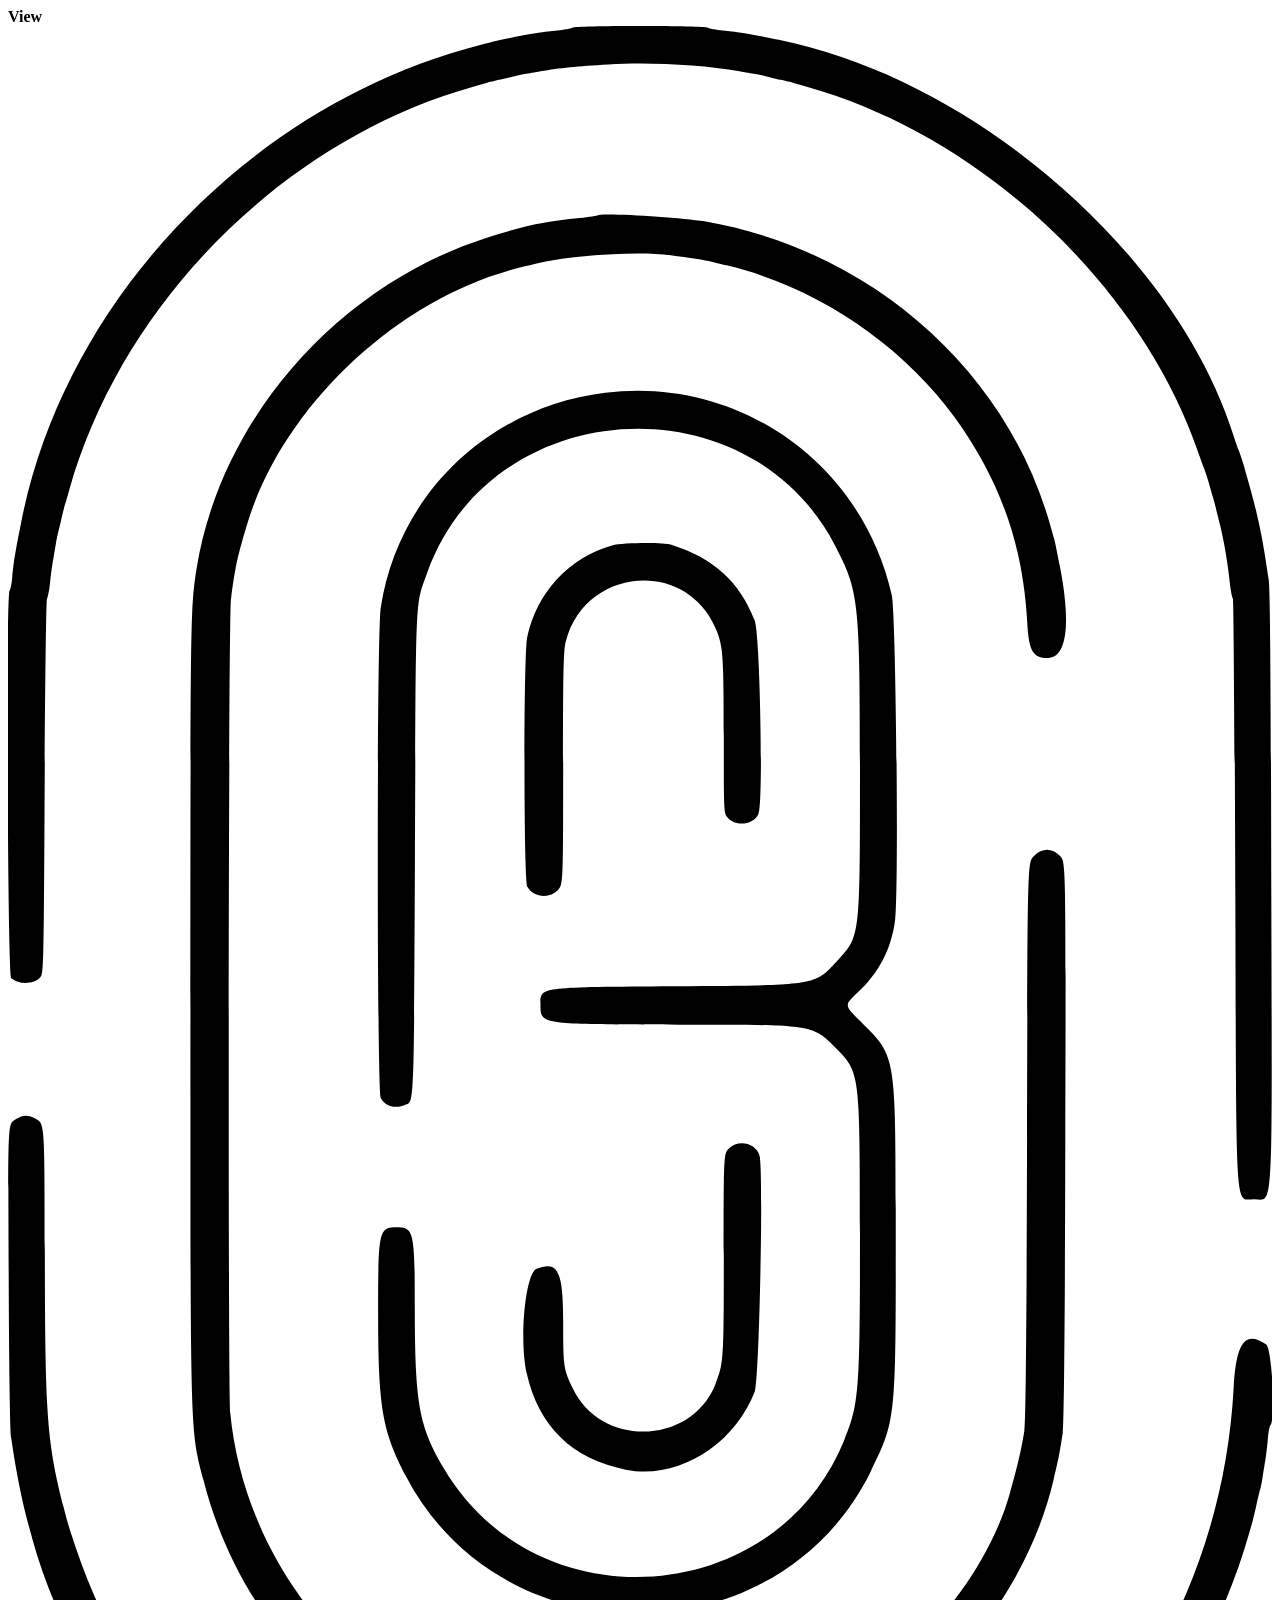
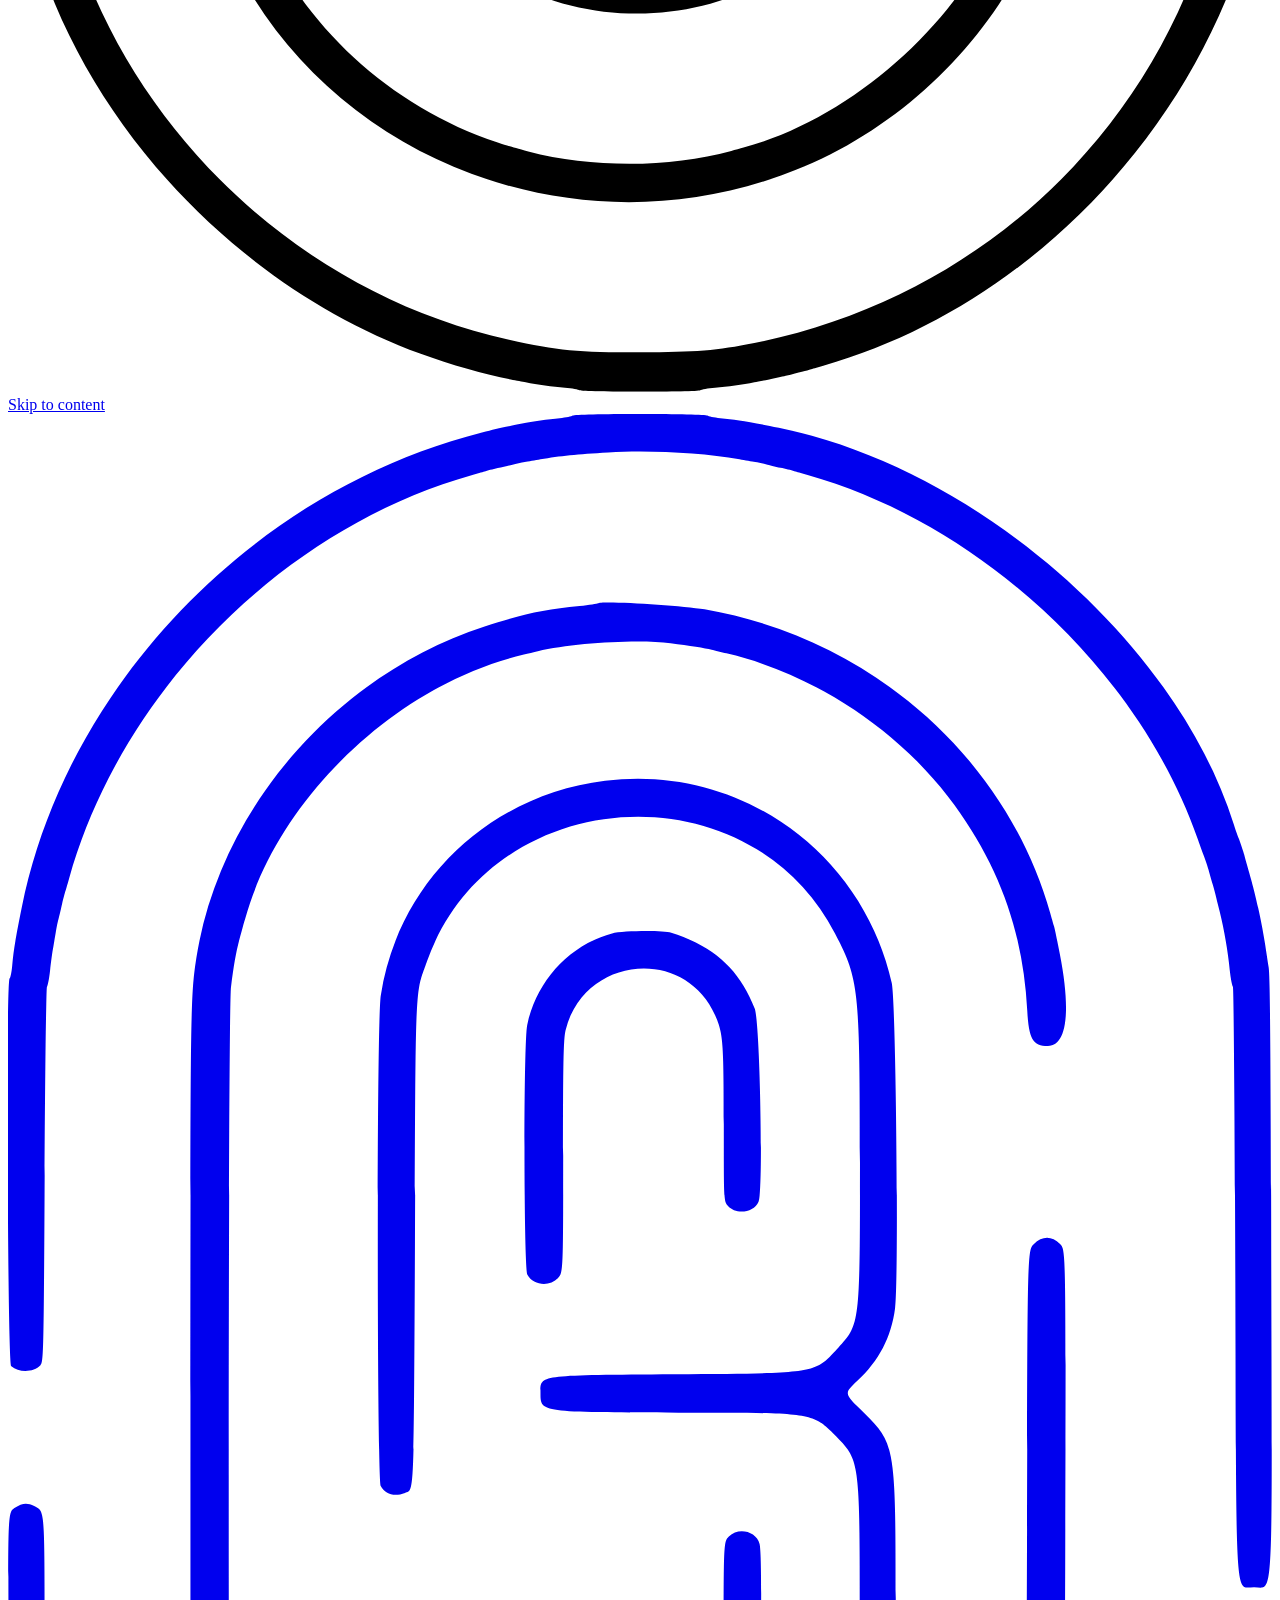
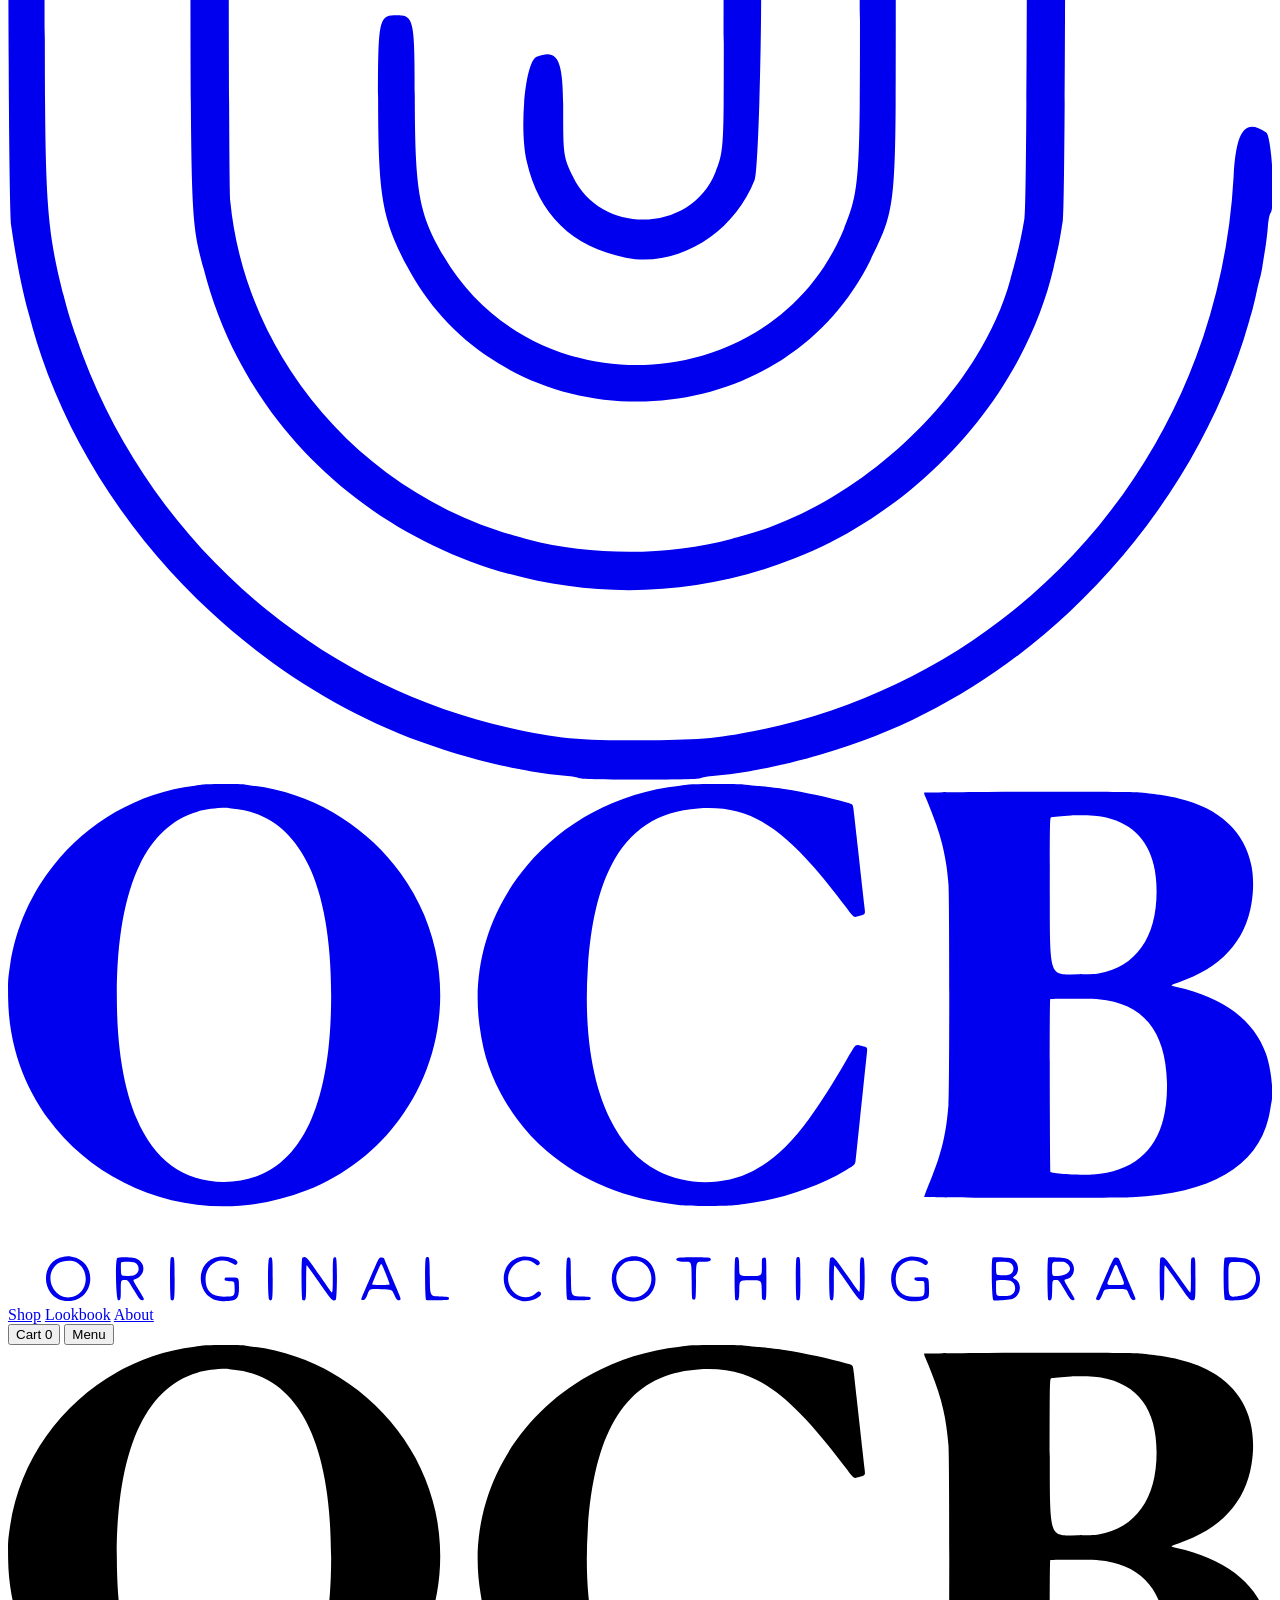
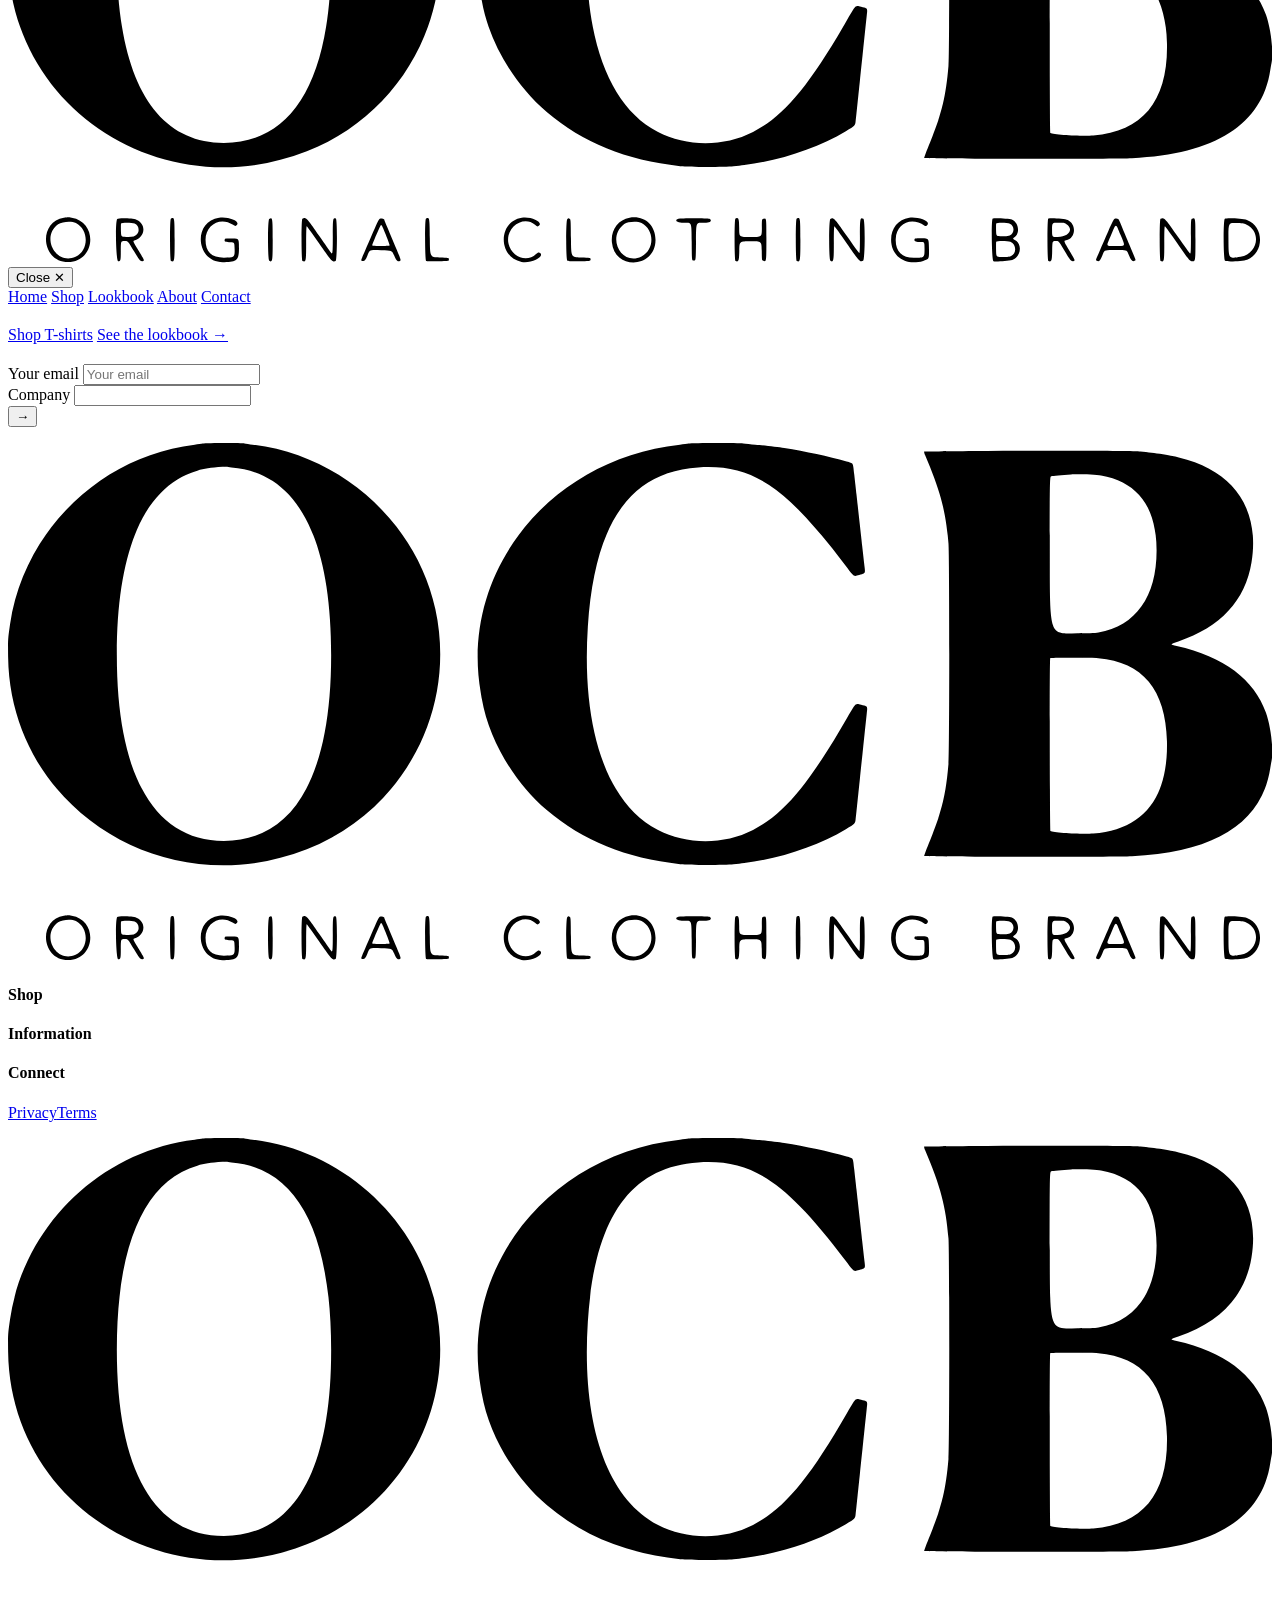
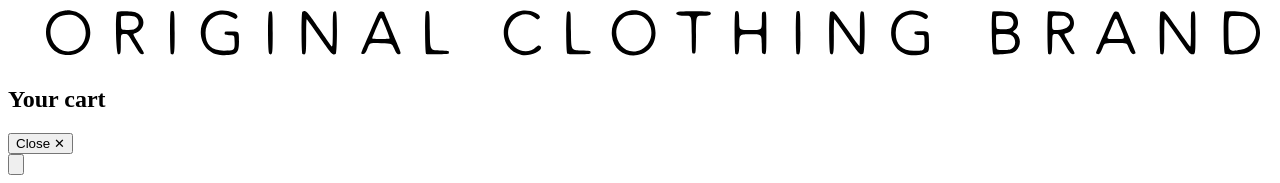
==== index.html @ a8099e5e "Add files via upload" ====
<!DOCTYPE html>
<html lang="en">
<head>
<meta charset="utf-8">
<meta name="viewport" content="width=device-width, initial-scale=1, viewport-fit=cover">
<title>OCB — Original Clothing Brand</title>
<meta name="description" content="OCB — Original Clothing Brand. Some things aren't said. They're worn. Drop 001 is live: two pieces, printed on the back.">
<meta name="theme-color" content="#0B0B0B">
<meta property="og:title" content="OCB — Original Clothing Brand">
<meta property="og:description" content="Some things aren't said. They're worn. Drop 001 is live.">
<meta property="og:type" content="website">
<meta property="og:url" content="https://ocbofficial.com/">
<meta property="og:image" content="https://ocbofficial.com/images/og.jpg">
<meta name="twitter:card" content="summary_large_image">

<!-- installable web app -->
<link rel="manifest" href="manifest.webmanifest">
<link rel="icon" type="image/png" href="icons/favicon-48.png">
<link rel="apple-touch-icon" href="icons/apple-touch-icon.png">
<meta name="mobile-web-app-capable" content="yes">
<meta name="apple-mobile-web-app-capable" content="yes">
<meta name="apple-mobile-web-app-status-bar-style" content="black-translucent">
<meta name="apple-mobile-web-app-title" content="OCB">

<link rel="preconnect" href="https://fonts.googleapis.com">
<link rel="preconnect" href="https://fonts.gstatic.com" crossorigin>
<link href="https://fonts.googleapis.com/css2?family=DM+Sans:ital,opsz,wght@0,9..40,300;0,9..40,400;0,9..40,500;1,9..40,400&family=Instrument+Sans:ital,wght@0,400;0,500;0,600;0,700;1,400&family=Space+Grotesk:wght@400;500;600;700&display=swap" rel="stylesheet">
<link rel="stylesheet" href="css/styles.css">
</head>
<body data-theme="dark">

<!-- ============ LOGO + ICON LIBRARY (vector, no image files) ============ -->
<svg width="0" height="0" style="position:absolute" aria-hidden="true" focusable="false">
  <defs>
    <symbol id="ocbMark" viewBox="0 0 724 1126">
      <g transform="translate(0,1126) scale(0.1,-0.1)"><path d="M3235 11251 c-6 -5 -39 -12 -75 -15 -65 -6 -158 -19 -215 -31 -117
-23 -150 -31 -230 -51 -1300 -328 -2377 -1439 -2636 -2719 -36 -180 -47 -245
-55 -335 -3 -36 -10 -69 -15 -74 -21 -23 -11 -2201 10 -2220 43 -39 129 -36
167 5 18 20 19 54 24 1088 3 586 9 1072 13 1079 5 7 13 50 18 95 5 45 13 107
19 137 5 30 12 71 15 90 3 19 10 51 15 70 5 19 14 58 20 85 7 28 15 61 20 75
4 14 13 45 20 70 304 1079 1231 2006 2310 2310 25 7 56 16 70 20 14 5 48 13
75 20 28 6 66 15 85 20 19 5 51 12 70 15 19 3 60 10 90 16 112 19 209 29 388
39 239 14 536 -2 752 -39 30 -6 71 -13 90 -16 19 -3 51 -10 70 -15 19 -5 58
-14 85 -20 28 -7 61 -15 75 -20 14 -4 45 -13 70 -20 991 -279 1901 -1127 2233
-2080 9 -25 26 -72 38 -105 12 -33 26 -75 30 -92 5 -18 14 -50 20 -70 6 -21
15 -55 20 -75 5 -21 14 -57 20 -80 24 -96 47 -231 57 -334 5 -44 13 -87 18
-95 5 -8 11 -689 14 -1697 6 -1880 -3 -1742 107 -1742 112 0 104 -147 99 1763
-2 1220 -6 1734 -15 1787 -28 185 -36 232 -60 340 -18 80 -29 125 -62 240 -6
19 -14 49 -18 65 -5 17 -18 57 -30 90 -13 33 -26 71 -30 85 -326 1040 -1477
2042 -2606 2271 -180 36 -245 47 -335 55 -36 3 -69 10 -74 15 -6 5 -178 9
-386 9 -208 0 -380 -4 -385 -9z M3379 10176 c-3 -3 -50 -10 -105 -16 -207 -20
-323 -46 -544 -117 -850 -276 -1517 -1044 -1651 -1898 -33 -218 -34 -257 -34
-2510 0 -2497 -3 -2400 75 -2705 364 -1436 1973 -2224 3390 -1660 730 290
1310 943 1479 1663 30 127 35 153 53 272 7 46 12 607 14 1668 4 1599 4 1599
-30 1633 -48 48 -101 48 -151 -1 -35 -35 -35 -35 -38 -1628 -3 -1109 -7 -1613
-15 -1662 -16 -97 -35 -184 -62 -280 -6 -22 -15 -53 -19 -70 -174 -638 -843
-1281 -1528 -1466 -18 -5 -50 -14 -70 -19 -353 -97 -800 -98 -1163 -3 -97 26
-114 31 -175 51 -838 279 -1448 1030 -1532 1887 -14 143 -10 4545 4 4660 20
158 33 224 62 325 5 19 14 51 20 70 194 698 877 1345 1596 1512 22 5 58 13 80
19 196 47 573 70 760 46 108 -14 199 -28 235 -37 19 -5 58 -14 85 -21 508
-119 1001 -448 1306 -869 262 -362 393 -731 417 -1175 9 -165 32 -205 118
-205 108 0 134 193 69 525 -23 118 -28 143 -35 165 -4 14 -13 45 -20 70 -250
891 -1030 1577 -1980 1741 -148 25 -595 51 -611 35z M3420 9159 c-666 -82
-1187 -582 -1285 -1231 -23 -149 -22 -2765 0 -2808 25 -48 78 -63 139 -40 53
20 51 -48 57 1440 6 1526 1 1411 69 1605 362 1024 1836 1124 2337 160 138
-266 143 -313 143 -1312 0 -928 0 -927 -123 -1060 -140 -152 -110 -147 -940
-153 -793 -6 -767 -2 -767 -110 0 -109 -1 -109 791 -110 774 0 767 1 902 -135
136 -139 137 -141 137 -1058 0 -918 -5 -979 -92 -1192 -396 -963 -1765 -1055
-2293 -155 -142 243 -164 367 -165 918 0 440 -5 462 -105 462 -100 0 -105 -21
-105 -477 0 -556 23 -688 161 -952 553 -1057 2128 -1043 2658 24 146 295 146
297 146 1340 0 1071 6 1037 -207 1248 -88 88 -88 88 -13 159 124 116 194 249
216 416 22 166 6 1752 -19 1863 -171 756 -877 1254 -1642 1158z M3460 8285
c-244 -67 -433 -271 -486 -525 -22 -101 -20 -1389 1 -1430 32 -61 127 -71 176
-19 29 31 29 31 29 700 0 554 2 678 15 724 110 422 681 476 856 80 45 -102 49
-153 49 -622 0 -442 0 -442 23 -468 46 -54 150 -40 176 23 28 68 9 1027 -22
1107 -87 223 -233 356 -478 434 -46 15 -281 12 -339 -4z M37 4993 c-37 -26
-37 -26 -33 -887 2 -519 8 -889 14 -931 30 -207 64 -374 102 -510 6 -22 15
-53 19 -70 294 -1054 1172 -1993 2225 -2377 175 -64 371 -119 516 -147 30 -6
69 -13 85 -16 66 -14 154 -26 225 -31 41 -3 79 -10 84 -15 13 -12 679 -12 691
0 6 5 44 12 85 15 71 5 159 17 225 31 17 3 55 10 85 16 30 6 73 15 95 21 79
20 120 30 145 38 14 4 45 13 70 20 1134 318 2109 1309 2440 2480 7 25 16 56
20 70 4 14 13 52 20 85 7 33 16 71 20 85 5 14 11 45 15 70 4 25 11 70 16 100
5 30 12 87 15 125 3 39 10 74 15 80 30 31 9 440 -24 463 -122 82 -172 14 -187
-253 -86 -1577 -1201 -2867 -2745 -3176 -215 -43 -335 -53 -655 -53 -355 0
-471 11 -750 73 -1145 252 -2106 1122 -2482 2246 -39 116 -49 150 -68 225 -97
383 -108 528 -109 1473 -1 755 1 730 -61 762 -41 21 -69 18 -113 -12z M4129
4831 c-29 -29 -29 -29 -29 -610 0 -612 -1 -620 -48 -741 -137 -348 -652 -365
-815 -27 -55 114 -57 125 -57 385 0 291 -30 350 -152 303 -65 -25 -101 -406
-57 -598 69 -305 259 -490 567 -552 293 -60 618 136 739 446 26 66 51 1260 28
1351 -18 73 -121 98 -176 43z" fill="currentColor"/></g>
    </symbol>
    <symbol id="ocbWord" viewBox="0 0 2230 914">
      <g transform="translate(0,914) scale(0.1,-0.1)"><path d="M3435 9129 c-22 -4 -85 -13 -140 -20 -1656 -196 -3016 -1517 -3259
-3165 -36 -247 -38 -272 -34 -579 34 -2645 2738 -4386 5270 -3394 1698 666
2657 2459 2267 4239 -333 1522 -1659 2714 -3224 2900 -55 6 -119 16 -142 21
-51 11 -682 10 -738 -2z m506 -420 c1158 -91 1760 -1225 1760 -3312 0 -2136
-659 -3276 -1892 -3277 -1225 -1 -1889 1154 -1889 3285 0 1856 489 2975 1420
3247 125 36 225 51 446 67 11 0 81 -4 155 -10z M12005 9130 c-22 -4 -89 -13
-150 -20 -2287 -245 -3889 -2237 -3515 -4372 5 -32 14 -82 19 -112 124 -717
564 -1468 1151 -1967 636 -539 1381 -841 2350 -951 154 -17 796 -17 940 0 58
7 143 17 190 23 630 78 1292 298 1792 596 165 98 164 98 172 175 4 35 11 101
16 148 5 47 14 132 20 190 6 58 15 143 20 190 5 47 14 132 20 190 6 58 15 147
20 198 6 50 14 134 20 185 5 50 14 139 20 197 20 189 41 392 61 574 14 129 18
123 -100 150 -106 24 -89 41 -251 -241 -670 -1164 -1115 -1694 -1656 -1970
-516 -264 -1170 -263 -1684 3 -895 464 -1347 1780 -1230 3585 118 1827 743
2729 1945 2808 952 63 1542 -329 2600 -1730 158 -209 141 -197 242 -169 110
31 109 28 94 152 -17 147 -28 248 -41 363 -6 55 -15 136 -20 180 -5 44 -14
125 -20 180 -14 125 -28 257 -40 360 -5 44 -14 125 -20 180 -6 55 -15 136 -20
180 -5 44 -14 125 -20 180 -24 217 -9 193 -135 228 -317 89 -725 177 -1100
237 -110 18 -368 48 -510 60 -77 6 -173 16 -213 21 -88 11 -910 10 -967 -1z
M17278 9001 c-608 -3 -1110 -9 -1114 -13 -4 -4 3 -31 15 -60 276 -650 366
-990 413 -1558 19 -222 19 -3677 0 -3895 -22 -267 -53 -478 -98 -665 -18 -74
-71 -263 -84 -300 -79 -223 -125 -343 -182 -479 -38 -91 -66 -171 -64 -178 7
-16 3314 -19 3666 -3 1465 67 2299 598 2440 1555 7 44 16 99 21 122 39 181 -8
600 -97 853 -205 590 -746 995 -1576 1180 -124 27 -124 29 30 80 743 247 1183
723 1291 1395 152 946 -318 1624 -1284 1850 -38 9 -88 20 -110 25 -65 16 -262
47 -370 59 -55 6 -143 16 -195 22 -116 14 -1168 17 -2702 10z m2005 -436 c652
-117 980 -558 981 -1320 1 -817 -365 -1334 -1026 -1450 -63 -11 -175 -15 -470
-15 -388 0 -388 0 -388 1384 0 1384 0 1384 28 1390 23 4 190 19 347 30 110 8
443 -4 528 -19z m-48 -3224 c785 -66 1191 -556 1212 -1461 23 -1009 -418
-1562 -1300 -1630 -201 -16 -706 14 -755 44 -13 8 -18 3036 -5 3049 10 10 722
8 848 -2z M986 799 c-464 -77 -398 -781 74 -782 481 -2 539 706 63 783 -65 11
-68 11 -137 -1z m212 -93 c234 -123 230 -486 -6 -594 -346 -158 -618 348 -308
571 71 50 239 63 314 23z M3724 800 c-470 -70 -410 -780 66 -784 248 -3 285
29 285 244 0 175 0 175 -125 175 -125 0 -125 0 -128 -27 -4 -32 8 -37 108 -40
65 -3 65 -3 68 -120 3 -150 0 -153 -188 -153 -220 0 -325 102 -325 315 0 270
268 416 486 264 40 -27 40 -27 66 -1 66 65 -147 152 -313 127z M9064 800
c-422 -64 -425 -699 -3 -780 157 -31 399 79 333 151 -24 26 -44 23 -78 -11
-158 -162 -438 -54 -487 188 -57 278 264 502 469 327 36 -32 43 -34 61 -23
101 63 -122 175 -295 148z M10966 800 c-202 -36 -332 -215 -312 -432 46 -500
766 -465 770 37 2 266 -200 440 -458 395z m212 -94 c231 -121 231 -475 -1
-590 -352 -176 -623 333 -305 573 59 44 236 54 306 17z M15900 800 c-197 -33
-320 -183 -320 -390 0 -295 260 -466 566 -372 107 33 105 29 102 228 -3 169
-3 169 -122 172 -89 2 -121 -1 -128 -10 -24 -38 10 -58 98 -58 74 0 74 0 74
-120 0 -152 0 -152 -165 -158 -230 -9 -352 110 -343 333 10 276 276 398 510
233 20 -14 58 13 58 42 0 59 -207 121 -330 100z M1927 776 c-40 -41 -22 -746
19 -746 40 0 44 18 44 178 0 179 1 182 70 182 57 0 52 6 169 -192 93 -158 113
-178 155 -162 24 9 23 11 -79 180 -102 169 -104 172 -77 180 195 60 219 293
37 369 -62 26 -315 34 -338 11z m306 -80 c73 -30 95 -131 42 -186 -39 -41 -83
-52 -190 -48 -90 3 -90 3 -93 112 -1 61 0 116 2 123 7 18 195 18 239 -1z
M2873 783 c-21 -8 -18 -739 2 -747 64 -24 65 -16 65 374 0 374 -4 400 -53 379
-1 0 -8 -3 -14 -6z M4608 779 c-29 -16 -27 -723 1 -739 59 -31 61 -18 61 370
0 388 -3 404 -62 369z M5193 783 c-21 -8 -18 -739 2 -747 62 -23 65 -10 65
314 0 174 4 300 9 300 5 0 104 -137 221 -304 222 -320 231 -330 290 -311 28 9
32 738 4 749 -52 20 -54 8 -54 -314 0 -313 -3 -331 -41 -277 -9 12 -98 141
-200 287 -226 326 -230 330 -296 303z M6559 783 c-9 -2 -31 -39 -49 -81 -49
-112 -128 -294 -209 -480 -80 -183 -79 -178 -49 -185 36 -10 55 9 88 90 46
112 26 104 243 101 191 -3 191 -3 230 -95 40 -94 60 -113 102 -97 21 8 17 25
-39 156 -24 57 -67 159 -96 228 -29 69 -72 171 -96 228 -24 57 -44 107 -44
113 0 5 -12 14 -26 19 -26 10 -29 10 -55 3z m40 -131 c30 -56 140 -335 135
-343 -6 -11 -301 -12 -308 -1 -6 10 144 362 155 362 4 0 13 -8 18 -18z M7373
783 c-22 -8 -18 -739 3 -747 24 -9 377 -7 392 3 8 4 12 19 10 32 -3 24 -3 24
-168 29 -165 5 -165 5 -168 338 -2 344 -7 372 -55 351 -1 0 -8 -3 -14 -6z
M9866 774 c-24 -23 -24 -705 0 -728 13 -13 46 -16 202 -16 199 0 216 4 210 41
-3 24 -3 24 -173 29 -170 5 -170 5 -173 335 -2 296 -4 331 -19 343 -22 16 -28
15 -47 -4z M11823 780 c-80 -32 -8 -70 133 -70 104 0 104 0 106 -332 3 -333 3
-333 38 -333 35 0 35 0 38 333 2 332 2 332 106 332 118 0 156 10 156 40 0 13
-10 24 -26 30 -32 13 -521 12 -551 0z M12833 783 c-21 -8 -18 -739 2 -747 56
-21 64 2 67 181 3 168 3 168 198 168 195 0 195 0 198 -168 2 -168 2 -168 27
-177 56 -21 55 -30 55 370 0 400 1 391 -55 370 -25 -10 -25 -10 -25 -165 0
-155 0 -155 -200 -155 -200 0 -200 0 -200 155 0 155 -11 192 -53 174 -1 0 -8
-3 -14 -6z M13913 783 c-21 -8 -18 -739 2 -747 64 -24 65 -16 65 374 0 374 -4
400 -53 379 -1 0 -8 -3 -14 -6z M14508 779 c-29 -16 -27 -723 1 -739 58 -30
61 -13 61 317 0 204 3 294 11 291 5 -2 104 -138 218 -303 219 -315 233 -331
287 -306 34 15 39 722 5 741 -58 30 -61 13 -61 -315 0 -232 -3 -293 -12 -289
-7 2 -105 138 -218 300 -218 316 -237 336 -292 303z M17373 784 c-30 -13 -17
-743 13 -750 65 -16 299 1 349 27 138 69 159 270 36 341 -48 27 -49 32 -15 54
103 68 76 258 -46 311 -36 15 -311 29 -337 17z m303 -90 c86 -41 84 -168 -3
-209 -24 -12 -58 -15 -135 -13 -103 3 -103 3 -106 107 -1 58 0 111 2 118 8 20
198 18 242 -3z m8 -318 c107 -45 115 -199 14 -252 -26 -14 -59 -18 -148 -18
-115 -1 -115 -1 -118 128 -1 72 0 136 2 143 8 19 205 18 250 -1z M18353 784
c-21 -9 -18 -740 2 -748 56 -21 64 2 67 181 3 168 3 168 55 171 62 4 60 6 187
-212 79 -135 100 -156 140 -140 25 10 22 16 -80 185 -100 165 -102 173 -57
182 170 34 190 275 30 356 -46 23 -307 42 -344 25z m315 -94 c142 -87 50 -230
-148 -230 -100 0 -100 0 -100 125 0 125 0 125 108 125 90 0 112 -3 140 -20z
M19525 780 c-15 -5 -47 -67 -110 -211 -49 -112 -115 -265 -148 -339 -83 -191
-79 -178 -58 -189 38 -21 58 -2 96 89 45 107 27 100 245 100 202 0 184 8 230
-103 35 -85 58 -106 96 -88 23 10 23 10 -7 83 -70 164 -111 263 -150 356 -23
53 -59 140 -80 192 -22 52 -43 97 -47 101 -14 13 -47 17 -67 9z m104 -285 c88
-210 95 -195 -90 -195 -178 0 -169 -20 -81 186 97 230 80 229 171 9z M20333
783 c-21 -8 -18 -739 2 -747 62 -24 65 -10 65 315 0 229 3 300 12 297 7 -3
105 -139 220 -303 202 -292 220 -313 265 -314 52 -2 53 2 53 379 0 388 -2 401
-61 370 -18 -10 -19 -24 -19 -310 0 -233 -3 -300 -12 -300 -7 0 -105 134 -218
296 -232 335 -241 344 -307 317z M21468 780 c-31 -19 -27 -724 4 -741 39 -21
321 -6 390 21 305 115 302 593 -4 700 -74 25 -358 40 -390 20z m377 -98 c276
-126 207 -519 -100 -572 -210 -36 -210 -37 -213 298 -2 304 -2 304 130 300
112 -3 141 -7 183 -26z" fill="currentColor"/></g>
    </symbol>
    <symbol id="i-diamond" viewBox="0 0 24 24"><path d="M12 2 22 12 12 22 2 12Z" fill="none" stroke="currentColor" stroke-width="1.6"/></symbol>
    <symbol id="i-arrow" viewBox="0 0 24 24"><path d="M3 12h17M14 5l7 7-7 7" fill="none" stroke="currentColor" stroke-width="1.7" stroke-linecap="round" stroke-linejoin="round"/></symbol>
    <symbol id="i-left" viewBox="0 0 24 24"><path d="M15 5l-7 7 7 7" fill="none" stroke="currentColor" stroke-width="1.8" stroke-linecap="round" stroke-linejoin="round"/></symbol>
    <symbol id="i-right" viewBox="0 0 24 24"><path d="M9 5l7 7-7 7" fill="none" stroke="currentColor" stroke-width="1.8" stroke-linecap="round" stroke-linejoin="round"/></symbol>
    <symbol id="i-x" viewBox="0 0 24 24"><path d="M5 5l14 14M19 5 5 19" fill="none" stroke="currentColor" stroke-width="1.7" stroke-linecap="round"/></symbol>
    <symbol id="i-bag" viewBox="0 0 24 24"><path d="M5 8h14l-1 12.5H6L5 8Z"/><path d="M9 8V6.5a3 3 0 0 1 6 0V8"/></symbol>
    <symbol id="i-user" viewBox="0 0 24 24"><circle cx="12" cy="8.5" r="3.7"/><path d="M4.5 20.5c1.2-3.6 4-5.3 7.5-5.3s6.3 1.7 7.5 5.3"/></symbol>
    <symbol id="i-menu" viewBox="0 0 24 24"><path d="M4 8.5h16M4 15.5h16"/></symbol>
    <symbol id="i-truck" viewBox="0 0 24 24"><path d="M2.5 6.5h11v10h-11zM13.5 10h4.2l3.3 3.4v3.1h-7.5"/><circle cx="7" cy="17.5" r="1.8"/><circle cx="17" cy="17.5" r="1.8"/></symbol>
    <symbol id="i-return" viewBox="0 0 24 24"><path d="M4 9h11a5 5 0 0 1 0 10H8"/><path d="M8 5 4 9l4 4"/></symbol>
    <symbol id="i-lock" viewBox="0 0 24 24"><rect x="5" y="10.5" width="14" height="10" rx="2"/><path d="M8.5 10.5V8a3.5 3.5 0 0 1 7 0v2.5"/></symbol>
    <symbol id="i-mail" viewBox="0 0 24 24"><rect x="3" y="5.5" width="18" height="13" rx="2"/><path d="m4 7.5 8 6 8-6"/></symbol>
    <symbol id="i-card" viewBox="0 0 24 24"><rect x="2.5" y="5.5" width="19" height="13" rx="2.2"/><path d="M2.5 10h19M6.5 15h4"/></symbol>
    <symbol id="i-info" viewBox="0 0 24 24"><circle cx="12" cy="12" r="9"/><path d="M12 11v5.5M12 7.6v.2"/></symbol>
    <symbol id="i-phone" viewBox="0 0 24 24"><rect x="6.5" y="2.5" width="11" height="19" rx="2.6"/><path d="M10.5 18.5h3"/></symbol>
    <symbol id="i-share" viewBox="0 0 24 24"><path d="M12 15V3.5M8 7l4-4 4 4"/><path d="M7.5 10.5H6a1.5 1.5 0 0 0-1.5 1.5v7A1.5 1.5 0 0 0 6 20.5h12a1.5 1.5 0 0 0 1.5-1.5v-7a1.5 1.5 0 0 0-1.5-1.5h-1.5"/></symbol>
    <symbol id="i-plus" viewBox="0 0 24 24"><rect x="3.5" y="3.5" width="17" height="17" rx="4"/><path d="M12 8v8M8 12h8"/></symbol>
    <symbol id="i-dots" viewBox="0 0 24 24"><circle cx="12" cy="5" r="1.2" fill="currentColor"/><circle cx="12" cy="12" r="1.2" fill="currentColor"/><circle cx="12" cy="19" r="1.2" fill="currentColor"/></symbol>
    <symbol id="i-install" viewBox="0 0 24 24"><path d="M12 3.5V15M7.5 10.5 12 15l4.5-4.5"/><path d="M4.5 16.5v2a2 2 0 0 0 2 2h11a2 2 0 0 0 2-2v-2"/></symbol>
    <symbol id="i-desktop" viewBox="0 0 24 24"><rect x="3" y="4.5" width="18" height="12" rx="1.8"/><path d="M8.5 20.5h7M12 16.5v4M12 7.5v5M9.8 10.5 12 12.7l2.2-2.2"/></symbol>
    <symbol id="i-check" viewBox="0 0 24 24"><path d="m5 12.5 4.5 4.5L19 7.5"/></symbol>
    <symbol id="i-wa" viewBox="0 0 24 24"><path d="M3.6 20.4 4.9 16a8.5 8.5 0 1 1 3.2 3.1l-4.5 1.300Z"/><path d="M9.2 8.300c-.4 1.200.3 2.800 1.700 4.200 1.400 1.400 3 2.100 4.200 1.700l.8-1.300-1.700-1-.8.700c-.9-.4-1.700-1.200-2.100-2.100l.7-.8-1-1.700-1.800.300Z"/></symbol>
  </defs>
</svg>

<div class="grain" aria-hidden="true"></div>
<div class="cursor" aria-hidden="true"><b>View</b></div>
<div class="cursor-dot" aria-hidden="true"></div>

<div class="loader" id="loader" role="status" aria-label="Loading">
  <div class="loader__mark" id="loaderMark"></div>
  <div class="loader__bar"><i id="loaderBar"></i></div>
</div>
<div class="curtain" id="curtain" aria-hidden="true"><svg viewBox="0 0 724 1126"><use href="#ocbMark"/></svg></div>

<a class="skip" href="#main">Skip to content</a>

<!-- ============ HEADER ============
     Menu links: change the words freely. Keep the href values:
     #/shop  #/lookbook  #/about  #/faq  #/contact -->
<header class="head" id="head">
  <div class="strip" id="strip" hidden></div>
  <div class="nav">
    <a class="nav__logo" href="#/" aria-label="OCB, Original Clothing Brand. Home">
      <svg class="m" viewBox="0 0 724 1126" aria-hidden="true"><use href="#ocbMark"/></svg>
      <svg class="w" viewBox="0 0 2230 914" aria-hidden="true"><use href="#ocbWord"/></svg>
    </a>
    <nav class="nav__mid" id="navMid" aria-label="Main">
      <a href="#/shop" data-spy="shop">Shop</a>
      <a href="#/lookbook" data-spy="lookbook">Lookbook</a>
      <a href="#/about" data-spy="about">About</a>
    </nav>
    <div class="nav__right">
      <button class="nav__btn nav__icon" id="btnAccount" aria-label="Account" hidden><svg class="icon" viewBox="0 0 24 24" aria-hidden="true"><use href="#i-user"/></svg></button>
      <button class="nav__btn" id="btnCart" aria-label="Open cart">Cart <span class="nav__count" id="cartCount" aria-hidden="true">0</span></button>
      <button class="nav__btn" id="btnMenu" aria-label="Open menu" aria-expanded="false">Menu</button>
    </div>
  </div>
</header>

<!-- full-screen menu -->
<div class="menu" id="menu" data-theme="dark" role="dialog" aria-modal="true" aria-label="Menu">
  <div class="menu__top">
    <svg class="menu__word" viewBox="0 0 2230 914" aria-hidden="true"><use href="#ocbWord"/></svg>
    <button class="nav__btn menu__close" id="menuClose" aria-label="Close menu">Close <span aria-hidden="true">✕</span></button>
  </div>
  <nav class="menu__links" aria-label="Main">
    <a href="#/">Home</a>
    <a href="#/shop">Shop</a>
    <a href="#/lookbook">Lookbook</a>
    <a href="#/about">About</a>
    <a href="#/contact">Contact</a>
  </nav>
  <div class="menu__small" id="menuSmall"></div>
  <p class="menu__tag" id="menuTag"></p>
</div>

<!-- ============ HOME ============ -->
<main id="main">
<div class="view" id="vHome" data-theme="dark">

  <!-- the release -->
  <section class="hero" id="top">
    <div class="hero__media" id="heroMedia"></div>
    <div class="hero__text">
      <p class="hero__label hero__fade" id="heroLabel"></p>
      <h1 class="display hero__title" id="heroTitle"></h1>
      <p class="hero__sub hero__fade" id="heroSub"></p>
      <div class="hero__buy hero__fade">
        <p class="hero__spec" id="heroSpec"></p>
        <p class="hero__price" id="heroPrice"></p>
      </div>
      <div class="hero__cta hero__fade">
        <a href="#/shop" class="btn btn--fill" data-magnet><span id="heroBtn">Shop T-shirts</span></a>
        <a href="#/lookbook" class="more" id="heroLook">See the lookbook <span class="arr" aria-hidden="true">→</span></a>
      </div>
      <p class="hero__note hero__fade" id="heroNote"></p>
    </div>
  </section>

  <div class="marquee" aria-hidden="true"><div class="marquee__row" id="marquee"></div></div>

  <!-- the products -->
  <section class="block" id="sides" data-theme="light">
    <div class="wrap">
      <div class="block__head" id="sidesHead"></div>
      <div class="cards" id="sidesGrid"></div>
    </div>
  </section>

  <!-- lookbook teaser (uses the header videos) -->
  <section class="block" id="look" data-theme="dark">
    <div class="wrap">
      <div class="block__head block__head--row" id="lookHead"></div>
      <div class="looks" id="lookGrid"></div>
    </div>
  </section>

  <!-- details -->
  <section class="block" id="details" data-theme="light">
    <div class="wrap">
      <div class="block__head" id="detailHead"></div>
      <div class="details" id="detailGrid"></div>
    </div>
  </section>

  <!-- a note from OCB -->
  <section class="block letter" id="note" data-theme="dark">
    <div class="wrap note__grid">
      <div class="note__mark" id="noteMark" data-draw aria-hidden="true"></div>
      <div class="note__body" id="noteBody"></div>
    </div>
  </section>

  <!-- newsletter -->
  <section class="news" id="news" data-theme="light">
    <div class="wrap news__row">
      <div>
        <h2 class="news__title" id="newsTitle"></h2>
        <p class="news__sub" id="newsSub"></p>
      </div>
      <div class="news__form">
        <form id="newsForm" novalidate>
          <label class="sr" for="newsEmail">Your email</label>
          <input type="email" id="newsEmail" name="email" placeholder="Your email" autocomplete="email" required>
          <div class="hp" aria-hidden="true"><label>Company <input type="text" id="newsHp" tabindex="-1" autocomplete="off"></label></div>
          <button type="submit" aria-label="Sign up"><span aria-hidden="true">→</span></button>
        </form>
        <p class="news__msg" id="newsMsg" role="status" aria-live="polite"></p>
      </div>
    </div>
  </section>
</div>

<!-- every other page (shop, lookbook, about, product, checkout, account, order, policies) is drawn in here -->
<div class="view" id="vPage" data-theme="light"></div>
</main>

<!-- ============ FOOTER ============ -->
<footer class="foot" data-theme="dark">
  <div class="wrap">
    <div class="foot__grid">
      <div class="foot__brand">
        <svg viewBox="0 0 2230 914" aria-hidden="true"><use href="#ocbWord"/></svg>
        <p id="footTag"></p>
      </div>
      <div><h4>Shop</h4><ul id="footShop"></ul></div>
      <div><h4>Information</h4><ul id="footInfo"></ul></div>
      <div><h4>Connect</h4><ul id="footConnect"></ul></div>
    </div>
    <div class="foot__bottom">
      <p id="footCopy"></p>
      <p class="foot__legal"><a href="#/policy/privacy">Privacy</a><a href="#/policy/terms">Terms</a></p>
      <p id="footDomain"></p>
    </div>
  </div>
  <svg class="foot__big" viewBox="0 0 2230 914" aria-hidden="true"><use href="#ocbWord"/></svg>
</footer>

<!-- ============ OVERLAYS ============ -->
<div class="scrim" id="scrim"></div>

<aside class="drawer" id="drawer" data-theme="light" role="dialog" aria-modal="true" aria-label="Your cart">
  <div class="drawer__head">
    <h2>Your cart<sup id="drawerCount"></sup></h2>
    <button class="nav__btn" id="drawerClose" aria-label="Close cart">Close <span aria-hidden="true">✕</span></button>
  </div>
  <div class="drawer__ship" id="drawerShip" hidden></div>
  <div class="drawer__body" id="drawerBody"></div>
  <div class="drawer__foot" id="drawerFoot"></div>
</aside>

<div class="modal" id="modal" role="dialog" aria-modal="true">
  <div class="modal__panel" id="modalPanel" data-theme="light"></div>
</div>

<div class="zoom" id="zoom" role="dialog" aria-modal="true" aria-label="Enlarged photo">
  <button id="zoomClose" aria-label="Close"><svg class="icon" viewBox="0 0 24 24" aria-hidden="true"><use href="#i-x"/></svg></button>
  <img id="zoomImg" alt="">
</div>

<div class="toasts" id="toasts" role="status" aria-live="polite"></div>

<noscript><p style="padding:120px 24px;text-align:center">This store needs JavaScript. Please turn it on and reload.</p></noscript>

<script src="config.js"></script>
<script src="js/app.js"></script>
</body>
</html>
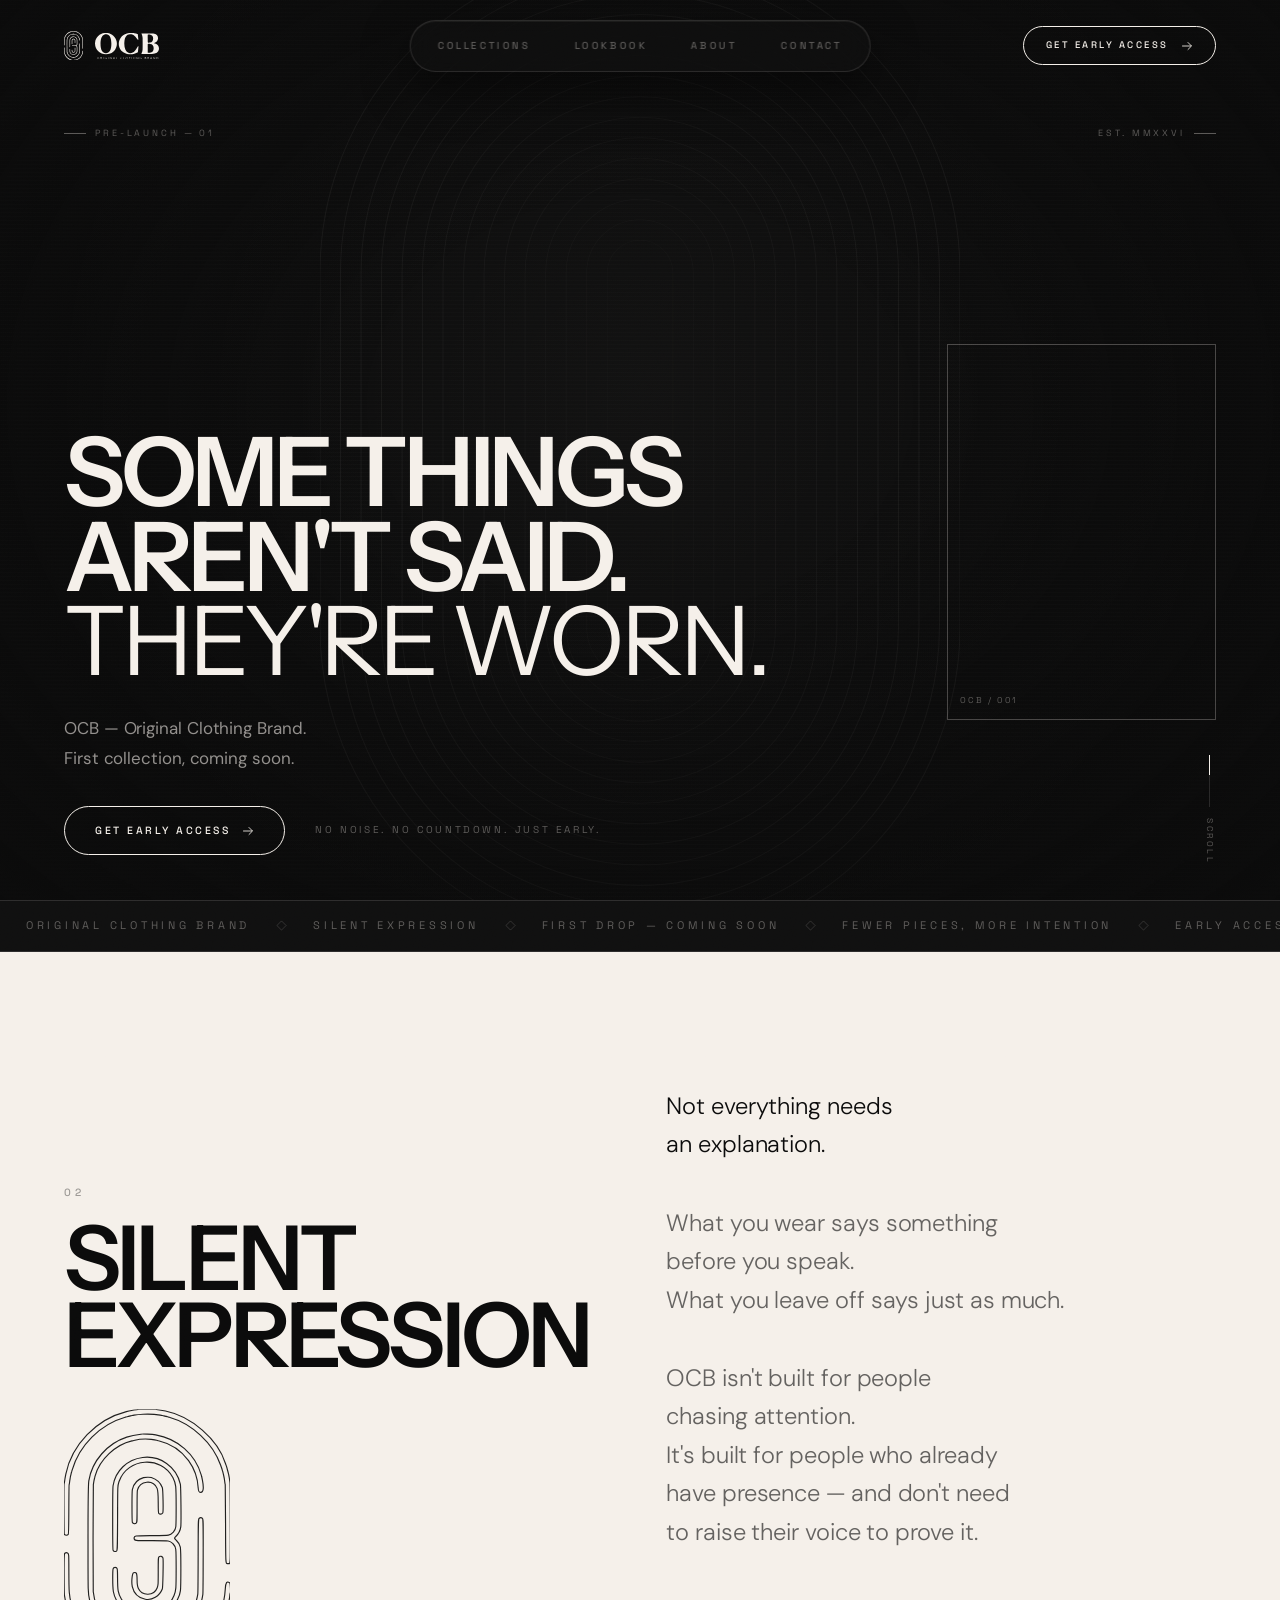
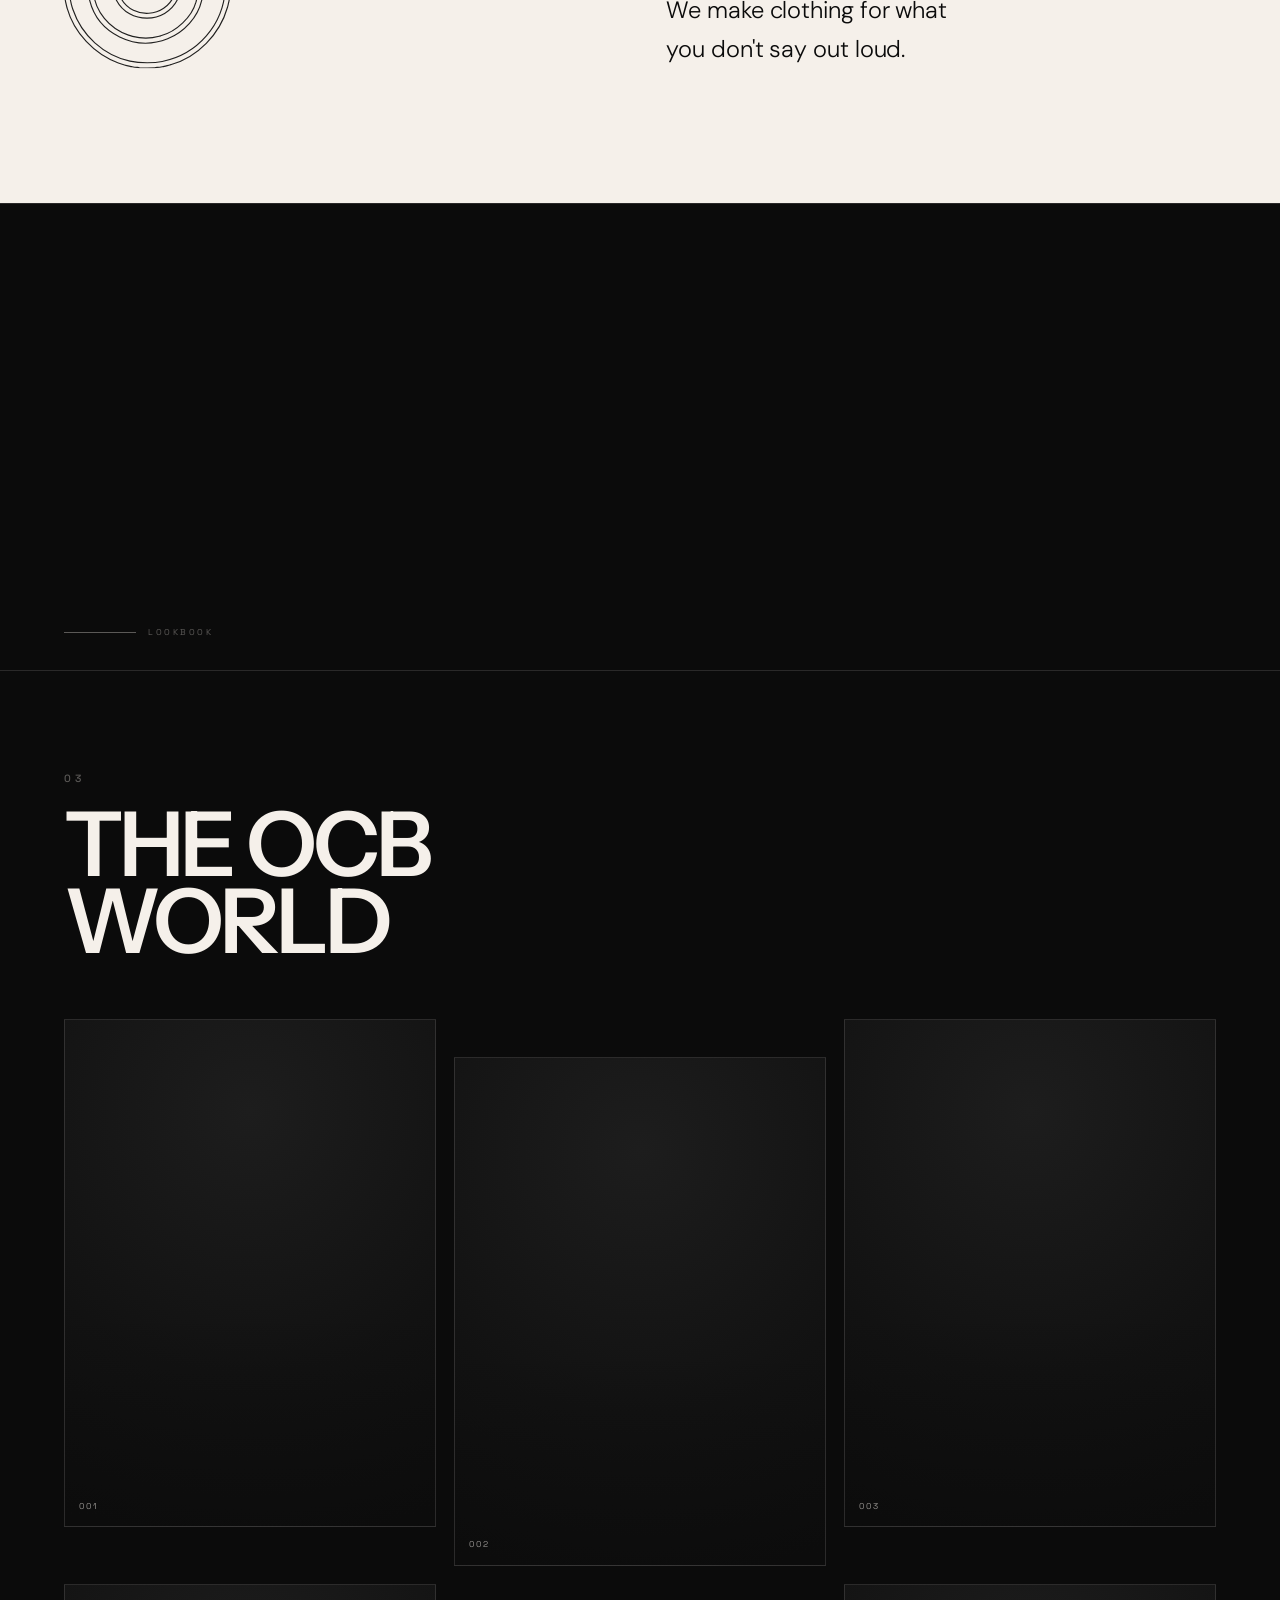
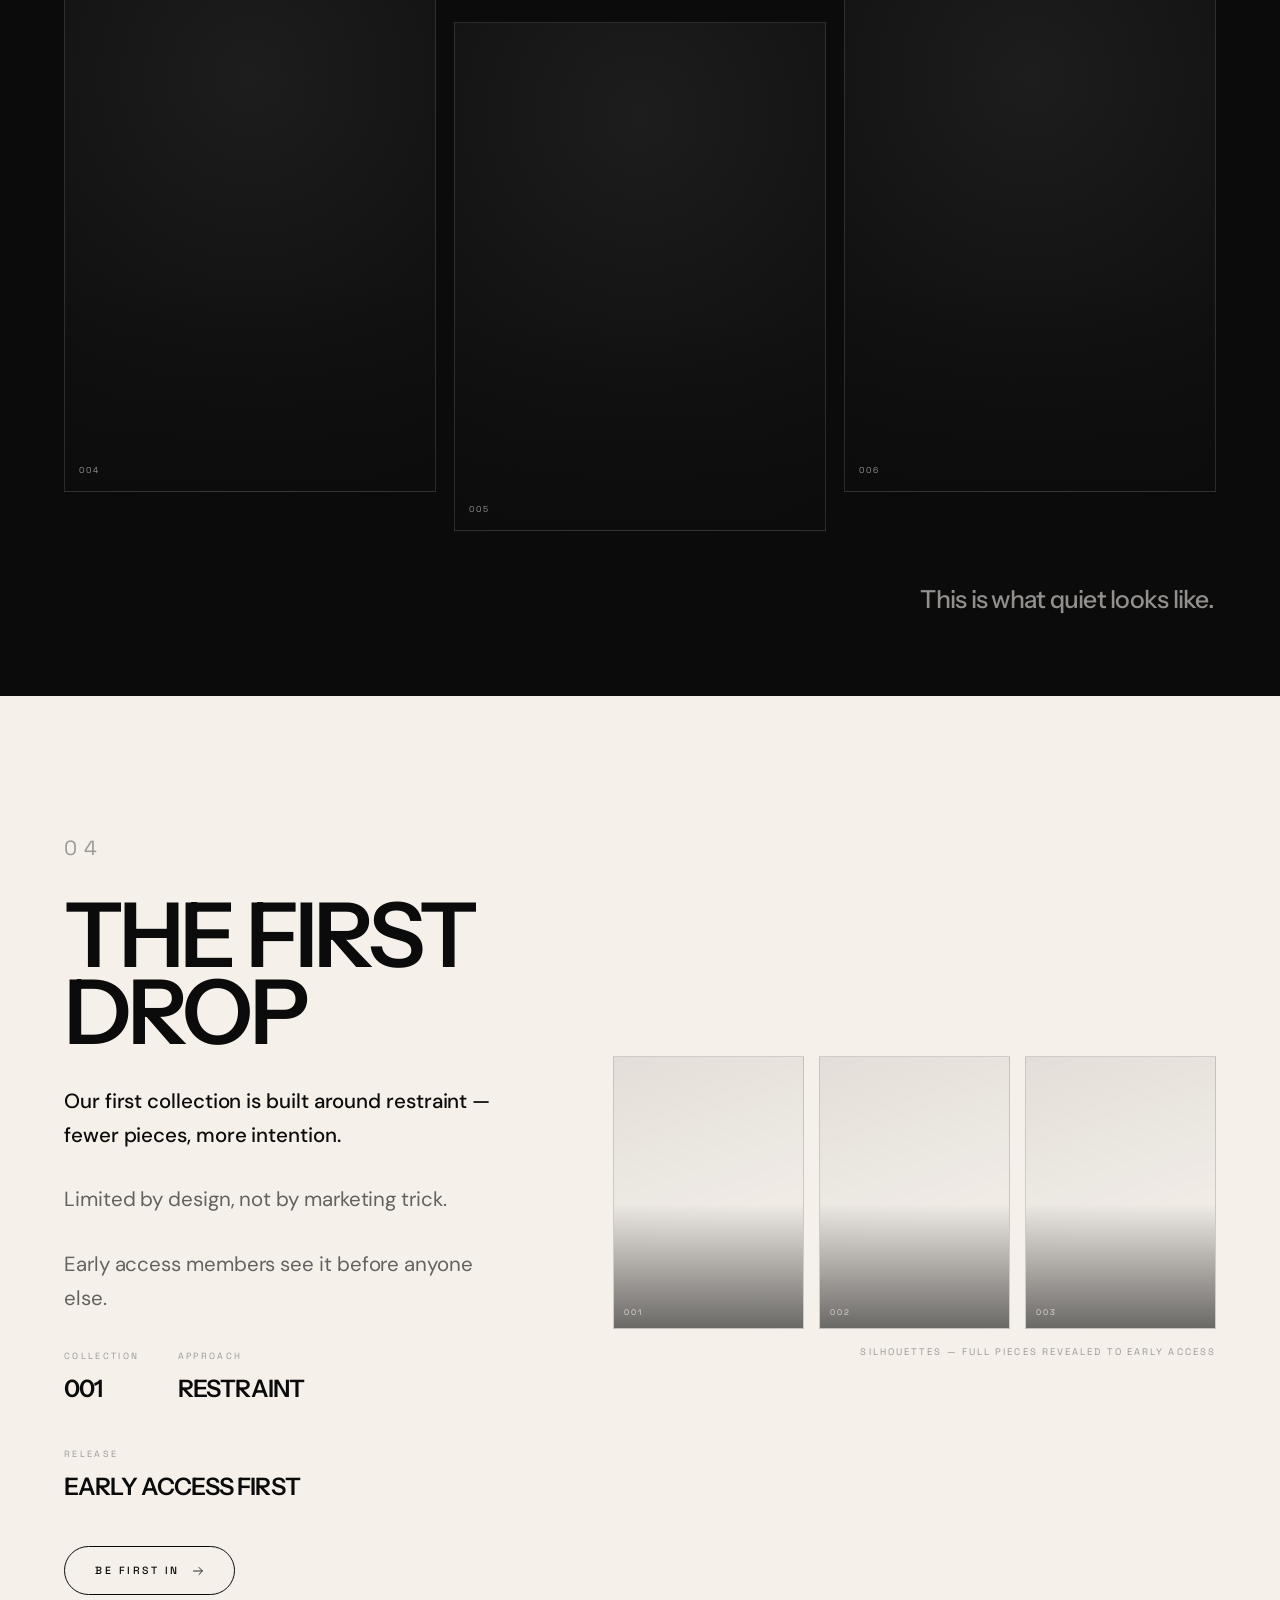
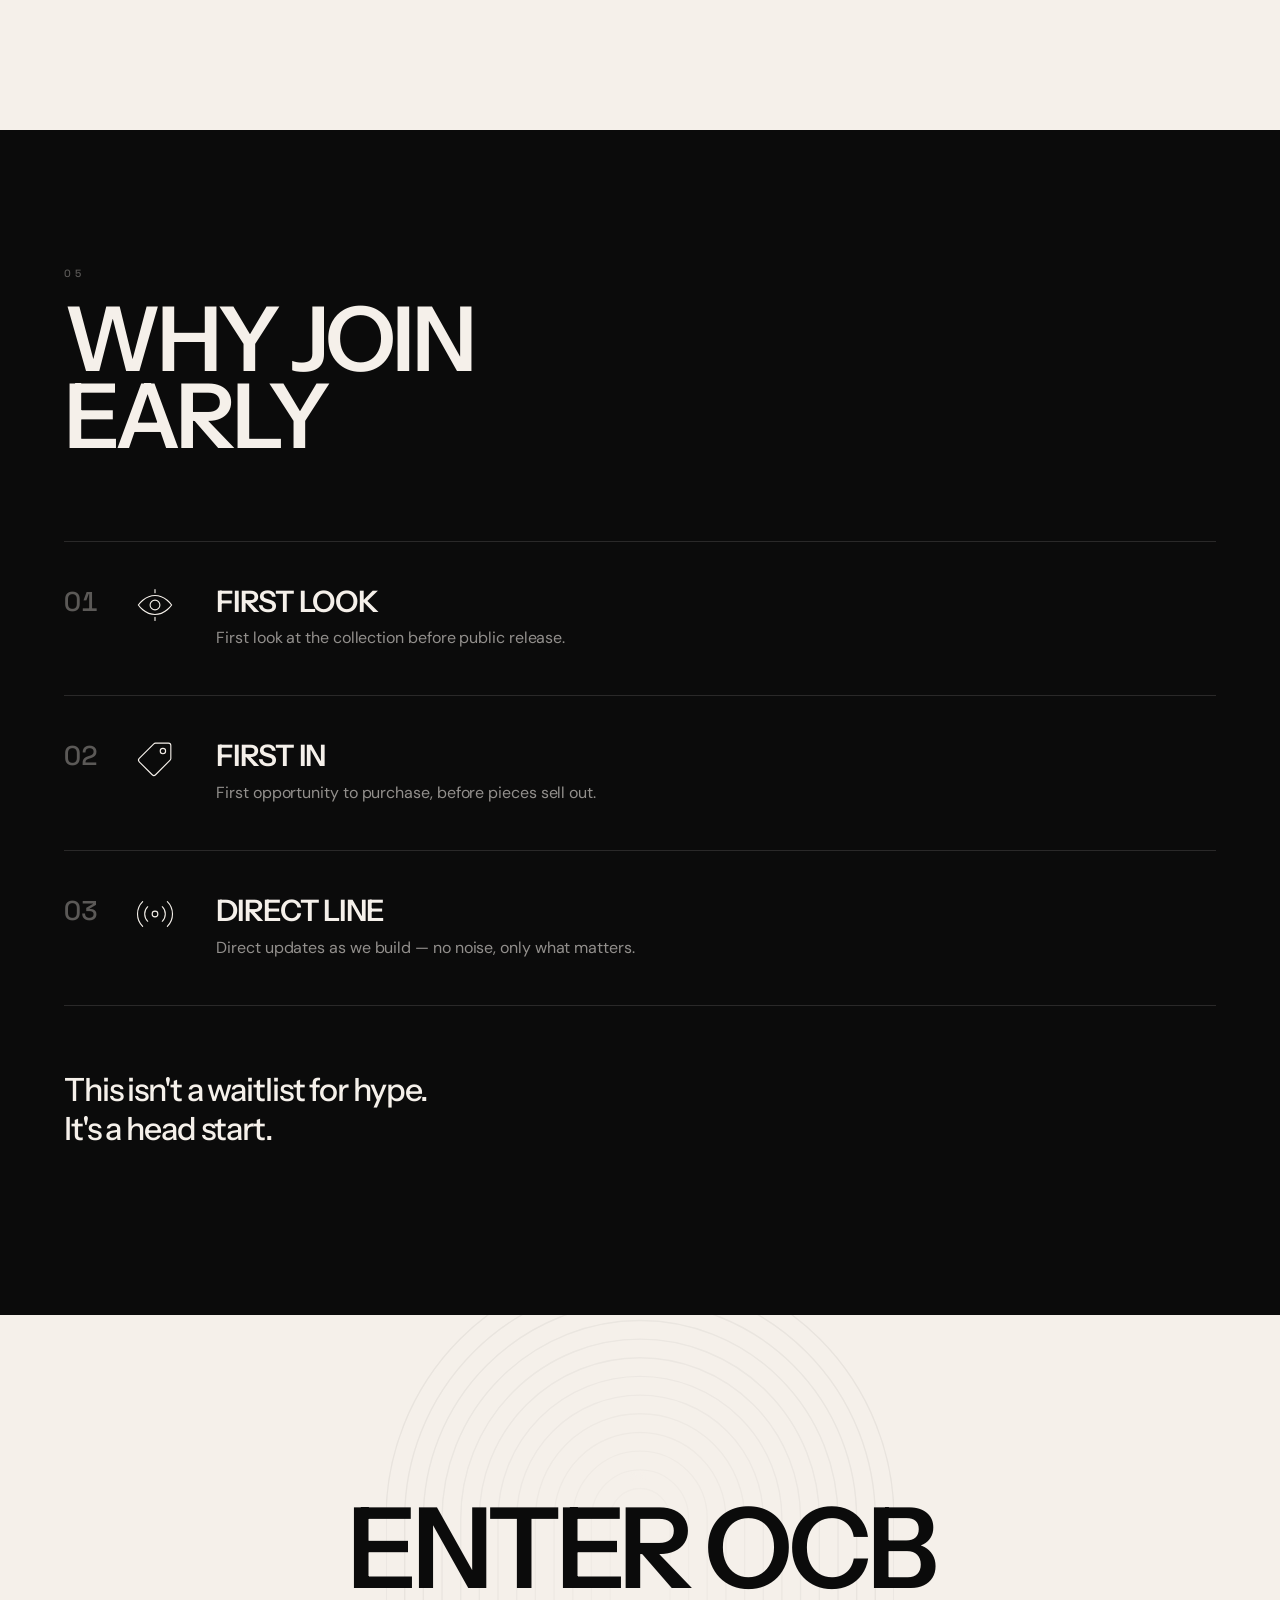
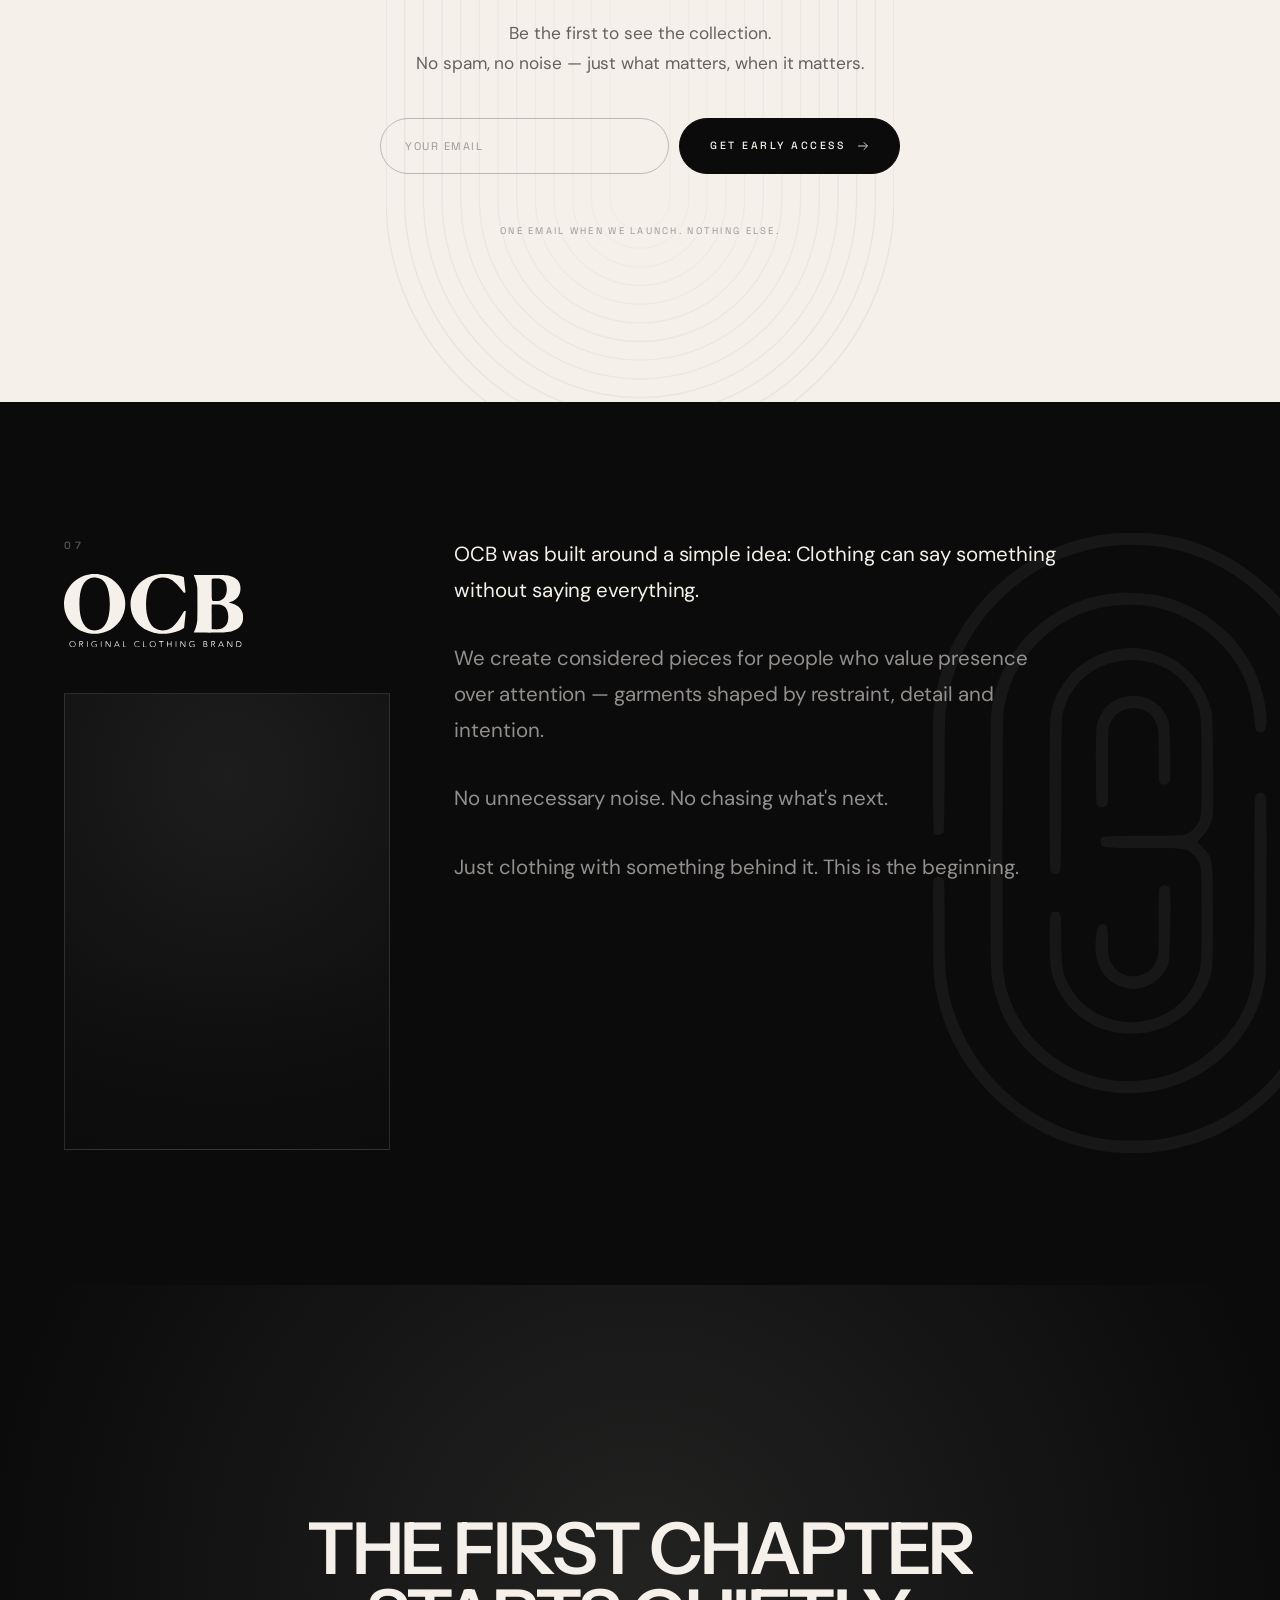
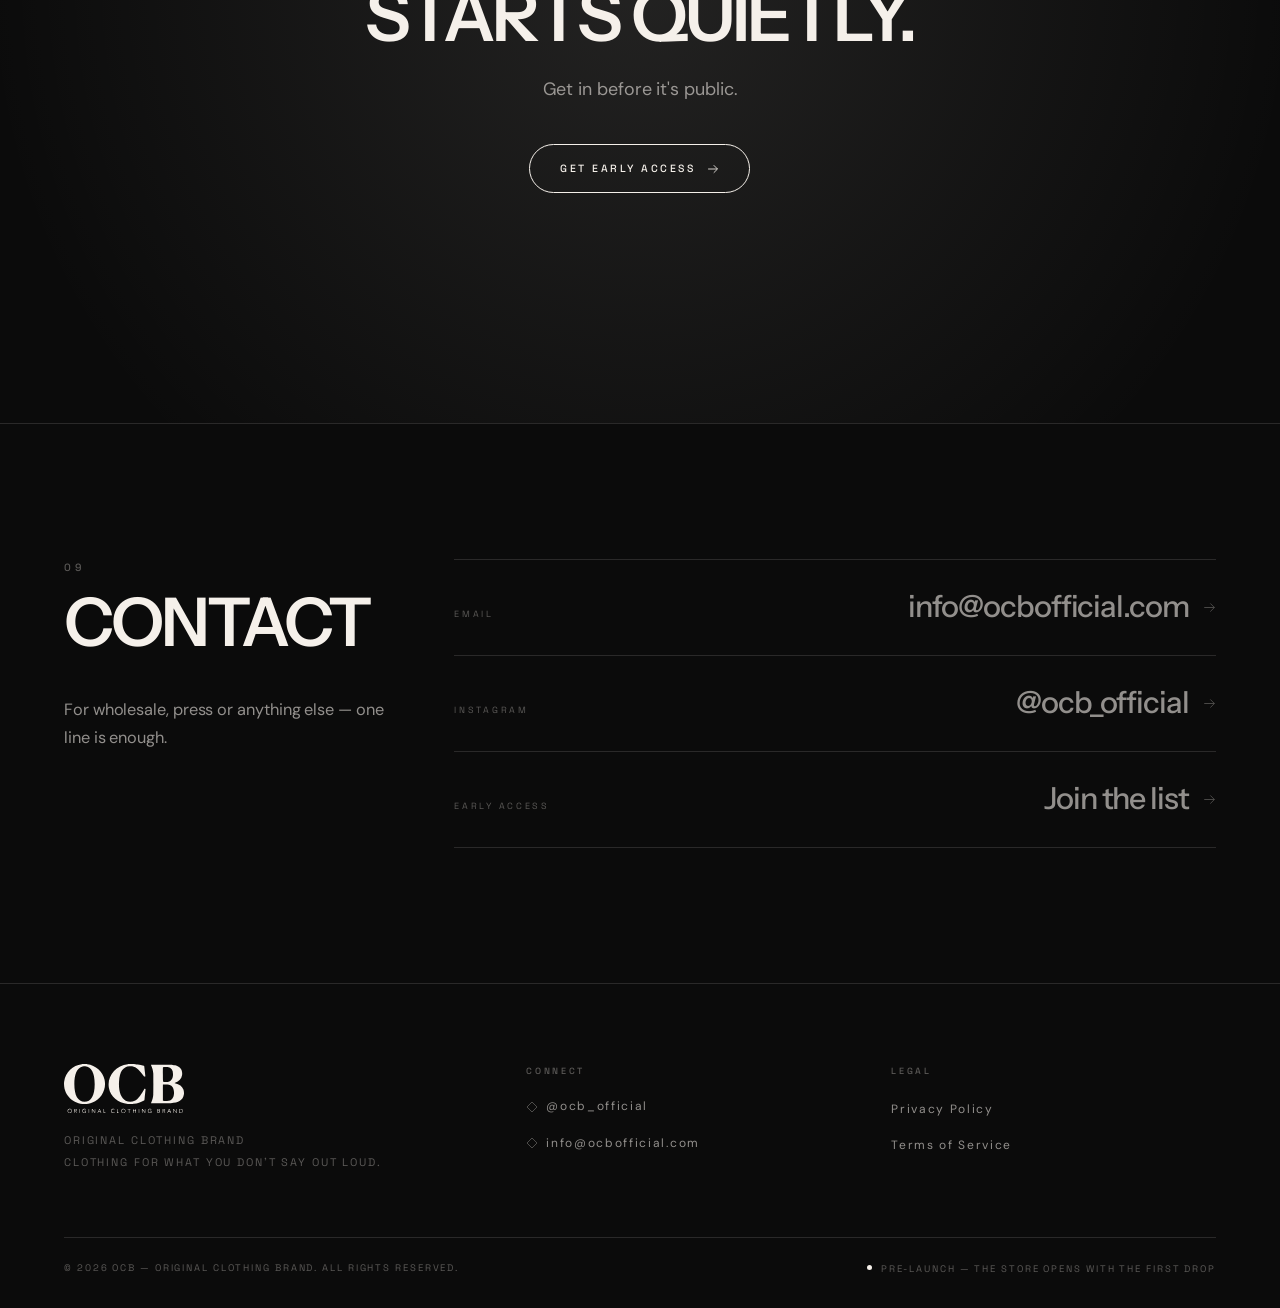
==== commit b9aa21a9: "Add files via upload" ====
--- a/index.html
+++ b/index.html
@@ -3,37 +3,760 @@
 <head>
 <meta charset="utf-8">
 <meta name="viewport" content="width=device-width, initial-scale=1, viewport-fit=cover">
-<title>OCB — Original Clothing Brand</title>
-<meta name="description" content="OCB — Original Clothing Brand. Some things aren't said. They're worn. Drop 001 is live: two pieces, printed on the back.">
+<title>OCB — Original Clothing Brand | Coming Soon</title>
+<meta name="description" content="OCB — Original Clothing Brand. Some things aren't said. They're worn. First collection coming soon. Get early access.">
 <meta name="theme-color" content="#0B0B0B">
 <meta property="og:title" content="OCB — Original Clothing Brand">
-<meta property="og:description" content="Some things aren't said. They're worn. Drop 001 is live.">
+<meta property="og:description" content="Some things aren't said. They're worn. First collection, coming soon.">
 <meta property="og:type" content="website">
-<meta property="og:url" content="https://ocbofficial.com/">
-<meta property="og:image" content="https://ocbofficial.com/images/og.jpg">
-<meta name="twitter:card" content="summary_large_image">
-
-<!-- installable web app -->
-<link rel="manifest" href="manifest.webmanifest">
-<link rel="icon" type="image/png" href="icons/favicon-48.png">
-<link rel="apple-touch-icon" href="icons/apple-touch-icon.png">
-<meta name="mobile-web-app-capable" content="yes">
-<meta name="apple-mobile-web-app-capable" content="yes">
-<meta name="apple-mobile-web-app-status-bar-style" content="black-translucent">
-<meta name="apple-mobile-web-app-title" content="OCB">
-
 <link rel="preconnect" href="https://fonts.googleapis.com">
 <link rel="preconnect" href="https://fonts.gstatic.com" crossorigin>
-<link href="https://fonts.googleapis.com/css2?family=DM+Sans:ital,opsz,wght@0,9..40,300;0,9..40,400;0,9..40,500;1,9..40,400&family=Instrument+Sans:ital,wght@0,400;0,500;0,600;0,700;1,400&family=Space+Grotesk:wght@400;500;600;700&display=swap" rel="stylesheet">
-<link rel="stylesheet" href="css/styles.css">
+<link href="https://fonts.googleapis.com/css2?family=DM+Sans:ital,opsz,wght@0,9..40,300;0,9..40,400;0,9..40,500;1,9..40,400&family=Instrument+Sans:ital,wght@0,400;0,500;0,600;0,700;1,400;1,500&family=Space+Grotesk:wght@400;500;600;700&display=swap" rel="stylesheet">
+<link rel="preload" as="image" href="https://images.unsplash.com/photo-1521572163474-6864f9cf17ab?auto=format&fit=crop&w=2000&q=82" fetchpriority="high">
+<link rel="icon" href="data:image/svg+xml,%3Csvg xmlns='http://www.w3.org/2000/svg' viewBox='0 0 100 100'%3E%3Crect width='100' height='100' fill='%230B0B0B'/%3E%3Crect x='30' y='18' width='40' height='64' rx='20' fill='none' stroke='%23F5F0EA' stroke-width='5'/%3E%3Crect x='42' y='32' width='16' height='36' rx='8' fill='none' stroke='%23F5F0EA' stroke-width='5'/%3E%3C/svg%3E">
+
+<style>
+/* ============================================================
+   OCB — ORIGINAL CLOTHING BRAND
+   Pre-launch landing page. Single file. No dependencies.
+   Palette locked to the logo: ink #0B0B0B / cream #F5F0EA
+   ============================================================ */
+
+:root{
+  --ink:#0B0B0B;
+  --ink-1:#101010;
+  --ink-2:#151515;
+  --cream:#F5F0EA;
+  --cream-dim:rgba(245,240,234,.58);
+  --cream-fade:rgba(245,240,234,.34);
+  --line:rgba(245,240,234,.13);
+  --line-strong:rgba(245,240,234,.26);
+  --ink-dim:rgba(11,11,11,.62);
+  --ink-fade:rgba(11,11,11,.38);
+  --line-dark:rgba(11,11,11,.14);
+  /* Type system — all three are free on Google Fonts.
+     Instrument Sans stands in for Neue Montreal / Söhne (both paid foundry fonts).
+     Space Grotesk carries every uppercase label. DM Sans carries body copy. */
+  --display:"Instrument Sans","Neue Montreal","Söhne","Helvetica Neue",Helvetica,Arial,sans-serif;
+  --sans:"DM Sans","Instrument Sans","Helvetica Neue",Helvetica,Arial,sans-serif;
+  --mono:"Space Grotesk","Instrument Sans","Helvetica Neue",Helvetica,Arial,sans-serif;
+  --ease:cubic-bezier(.16,1,.3,1);
+  --ease-io:cubic-bezier(.65,.05,.36,1);
+  --pad:clamp(20px,5vw,72px);
+  --max:1440px;
+}
+
+*,*::before,*::after{box-sizing:border-box}
+html{-webkit-text-size-adjust:100%;scroll-behavior:smooth}
+@media (prefers-reduced-motion:reduce){html{scroll-behavior:auto}}
+body{
+  margin:0;background:var(--ink);color:var(--cream);
+  font-family:var(--sans);font-weight:400;font-size:16px;line-height:1.62;
+  letter-spacing:-.005em;
+  -webkit-font-smoothing:antialiased;-moz-osx-font-smoothing:grayscale;
+  overflow-x:hidden;
+}
+body.is-locked{overflow:hidden;height:100vh}
+img,svg{display:block;max-width:100%}
+button,input{font:inherit;color:inherit}
+a{color:inherit;text-decoration:none}
+::selection{background:var(--cream);color:var(--ink)}
+
+/* ---------- type primitives ---------- */
+.display{
+  font-family:var(--display);font-weight:600;line-height:.88;
+  letter-spacing:-.045em;text-transform:uppercase;margin:0;
+}
+.eyebrow{
+  font-family:var(--mono);
+  font-size:clamp(9px,1vw,10.5px);letter-spacing:.34em;text-transform:uppercase;
+  font-weight:500;color:var(--cream-fade);margin:0;
+}
+.section-title{
+  font-family:var(--display);text-transform:uppercase;font-weight:600;
+  font-size:clamp(2.4rem,7.4vw,5.6rem);line-height:.86;letter-spacing:-.042em;margin:0;
+}
+.lede{font-size:clamp(1rem,1.5vw,1.18rem);line-height:1.82;color:var(--cream-dim);font-weight:400}
+
+/* ---------- layout ---------- */
+.wrap{width:100%;max-width:var(--max);margin:0 auto;padding-left:var(--pad);padding-right:var(--pad)}
+section{position:relative}
+.rule{height:1px;background:var(--line);width:100%;transform-origin:left;}
+
+/* ---------- grain + vignette ---------- */
+.grain{
+  position:fixed;inset:-50%;width:200%;height:200%;pointer-events:none;z-index:900;
+  opacity:.045;mix-blend-mode:overlay;
+  background-image:url("data:image/svg+xml,%3Csvg xmlns='http://www.w3.org/2000/svg' width='300' height='300'%3E%3Cfilter id='n'%3E%3CfeTurbulence type='fractalNoise' baseFrequency='.82' numOctaves='4' stitchTiles='stitch'/%3E%3C/filter%3E%3Crect width='300' height='300' filter='url(%23n)'/%3E%3C/svg%3E");
+  animation:grainShift 7s steps(6) infinite;
+}
+@keyframes grainShift{
+  0%{transform:translate(0,0)}20%{transform:translate(-3%,2%)}40%{transform:translate(2%,-3%)}
+  60%{transform:translate(-2%,-2%)}80%{transform:translate(3%,1%)}100%{transform:translate(0,0)}
+}
+
+/* ---------- cursor ---------- */
+.cursor{
+  position:fixed;top:0;left:0;width:26px;height:26px;border:1px solid var(--line-strong);
+  border-radius:50%;pointer-events:none;z-index:950;mix-blend-mode:difference;
+  transform:translate(-50%,-50%);transition:width .45s var(--ease),height .45s var(--ease),
+  background-color .45s var(--ease),border-color .45s var(--ease),opacity .3s;opacity:0;
+}
+.cursor.on{opacity:1}
+.cursor.grow{width:64px;height:64px;background:rgba(245,240,234,.1);border-color:rgba(245,240,234,.5)}
+.cursor-dot{
+  position:fixed;top:0;left:0;width:4px;height:4px;background:var(--cream);border-radius:50%;
+  pointer-events:none;z-index:951;transform:translate(-50%,-50%);mix-blend-mode:difference;opacity:0;
+  transition:opacity .3s
+}
+.cursor-dot.on{opacity:1}
+@media (hover:none),(pointer:coarse){.cursor,.cursor-dot{display:none}}
+
+/* ---------- preloader ---------- */
+.loader{
+  position:fixed;inset:0;z-index:1000;background:var(--ink);
+  display:flex;flex-direction:column;align-items:center;justify-content:center;gap:32px;
+}
+.loader__mark{width:58px;color:var(--cream)}
+.loader__mark path{
+  fill:none;stroke:var(--cream);stroke-width:1.15;vector-effect:non-scaling-stroke;
+  stroke-linejoin:round;stroke-dasharray:var(--len,4000);stroke-dashoffset:var(--len,4000);
+  animation:drawIn 2.1s var(--ease-io) forwards;
+}
+@keyframes drawIn{to{stroke-dashoffset:0}}
+.loader__bar{width:min(210px,44vw);height:1px;background:var(--line);position:relative;overflow:hidden}
+.loader__bar i{position:absolute;inset:0;background:var(--cream);transform:scaleX(0);transform-origin:left;transition:transform .3s linear}
+.loader__num{font-family:var(--mono);font-size:10px;letter-spacing:.36em;color:var(--cream-fade);font-variant-numeric:tabular-nums}
+.loader.done{transform:translateY(-100%);transition:transform 1.05s var(--ease) .12s}
+.loader__veil{position:fixed;inset:0;z-index:999;background:var(--ink);transform:translateY(0);pointer-events:none}
+.loader__veil.done{transform:translateY(-100%);transition:transform 1.05s var(--ease)}
+
+/* ---------- nav (floating capsule) ---------- */
+.nav{
+  position:fixed;top:0;left:0;right:0;z-index:800;
+  display:flex;align-items:center;justify-content:space-between;gap:16px;
+  padding:clamp(14px,2.2vw,26px) var(--pad);
+  transition:transform .7s var(--ease),padding .6s var(--ease);
+}
+.nav.hide{transform:translateY(-140%)}
+.nav__logo{display:flex;align-items:center;gap:12px;flex:none;position:relative;z-index:2}
+.nav__logo .m{width:19px;color:var(--cream);flex:none;
+  transition:transform .8s var(--ease)}
+.nav__logo:hover .m{transform:rotate(-8deg) scale(1.08)}
+.nav__logo .w{width:64px;color:var(--cream)}
+
+/* the capsule itself — centred, glassy, borrowed from the reference */
+.nav__mid{
+  display:none;gap:4px;align-items:center;
+  position:absolute;left:50%;top:50%;transform:translate(-50%,-50%);
+  padding:7px;border-radius:999px;
+  background:rgba(18,18,18,.55);
+  border:1px solid var(--line);
+  backdrop-filter:blur(18px) saturate(1.3);
+  -webkit-backdrop-filter:blur(18px) saturate(1.3);
+  box-shadow:0 1px 0 rgba(245,240,234,.06) inset, 0 18px 46px rgba(0,0,0,.5);
+  transition:background-color .6s var(--ease),border-color .6s var(--ease),box-shadow .6s var(--ease);
+  isolation:isolate;
+}
+@media(min-width:900px){.nav__mid{display:flex}}
+.nav.solid .nav__mid{background:rgba(14,14,14,.78);border-color:var(--line-strong)}
+
+/* sliding highlight pill that follows the active / hovered link */
+.nav__pill{
+  position:absolute;top:7px;bottom:7px;left:0;width:0;border-radius:999px;
+  background:rgba(245,240,234,.09);
+  border:1px solid rgba(245,240,234,.12);
+  opacity:0;pointer-events:none;z-index:0;
+  transition:transform .62s var(--ease),width .62s var(--ease),opacity .42s var(--ease);
+}
+.nav__mid.lit .nav__pill{opacity:1}
+
+.nav__mid a{
+  position:relative;z-index:1;
+  font-family:var(--mono);font-size:10px;letter-spacing:.26em;text-transform:uppercase;
+  font-weight:500;color:var(--cream-fade);
+  padding:10px 20px;border-radius:999px;white-space:nowrap;
+  transition:color .45s var(--ease);
+}
+.nav__mid a:hover,.nav__mid a:focus-visible{color:var(--cream)}
+.nav__mid a.active{color:var(--cream)}
+.nav__mid a:focus-visible{outline:1px solid var(--line-strong);outline-offset:2px}
+
+/* mobile: compact capsule of section dots */
+.nav__mob{
+  display:flex;gap:2px;align-items:center;
+  padding:5px;border-radius:999px;
+  background:rgba(18,18,18,.55);border:1px solid var(--line);
+  backdrop-filter:blur(18px) saturate(1.3);-webkit-backdrop-filter:blur(18px) saturate(1.3);
+}
+@media(min-width:900px){.nav__mob{display:none}}
+.nav__mob a{
+  font-family:var(--mono);font-size:8.5px;letter-spacing:.16em;text-transform:uppercase;
+  color:var(--cream-fade);padding:7px 11px;border-radius:999px;transition:color .4s,background-color .4s}
+.nav__mob a.active{color:var(--cream);background:rgba(245,240,234,.09)}
+@media(max-width:400px){.nav__mob a{padding:7px 8px;letter-spacing:.1em}}
+/* the CTA competes with the mobile capsule — hide it on small screens.
+   Scoped to .nav so it outranks .btn{display:inline-flex}. */
+.nav .nav__cta{display:none}
+@media(min-width:900px){.nav .nav__cta{display:inline-flex}}
+/* below 420px the wordmark crowds the capsule — mark alone is enough */
+@media(max-width:420px){.nav__logo .w{display:none}}
+
+/* ---------- buttons ---------- */
+.btn{
+  --bg:var(--cream);--fg:var(--ink);
+  position:relative;display:inline-flex;align-items:center;justify-content:center;gap:12px;
+  padding:15px 30px;border:1px solid var(--bg);background:transparent;color:var(--bg);
+  font-family:var(--mono);font-size:10.5px;letter-spacing:.24em;text-transform:uppercase;font-weight:500;
+  cursor:pointer;overflow:hidden;border-radius:999px;isolation:isolate;
+  transition:color .5s var(--ease),border-color .5s var(--ease),transform .35s var(--ease);
+  will-change:transform;
+}
+.btn span{position:relative;z-index:2;display:inline-flex;align-items:center;gap:12px;white-space:nowrap}
+.btn::before{
+  content:"";position:absolute;inset:0;background:var(--bg);z-index:1;
+  transform:translateY(101%);transition:transform .62s var(--ease);
+}
+.btn:hover::before,.btn:focus-visible::before{transform:translateY(0)}
+.btn:hover,.btn:focus-visible{color:var(--fg)}
+.btn:focus-visible{outline:2px solid var(--bg);outline-offset:4px}
+.btn .arw{width:12px;height:12px;flex:none;transition:transform .5s var(--ease)}
+.btn:hover .arw{transform:translateX(4px)}
+.btn--sm{padding:11px 22px;font-size:9.5px;letter-spacing:.26em}
+.btn--ink{--bg:var(--ink);--fg:var(--cream)}
+.light .btn--fill,.btn--fill{background:var(--ink);color:var(--cream);border-color:var(--ink)}
+.light .btn--fill::before,.btn--fill::before{background:var(--cream)}
+.light .btn--fill:hover,.light .btn--fill:focus-visible,.btn--fill:hover{color:var(--ink)}
+
+/* ---------- reveal system ---------- */
+[data-rv]{opacity:0;transform:translateY(28px);transition:opacity 1s var(--ease),transform 1.15s var(--ease)}
+[data-rv].in{opacity:1;transform:none}
+.mask{display:block;overflow:hidden}
+.mask > *{display:block;transform:translateY(105%);transition:transform 1.15s var(--ease)}
+.mask.in > *{transform:none}
+.rule[data-rv]{transform:scaleX(0);opacity:1;transition:transform 1.3s var(--ease)}
+.rule[data-rv].in{transform:scaleX(1)}
+@media (prefers-reduced-motion:reduce){
+  [data-rv],.mask>*{opacity:1!important;transform:none!important;transition:none!important}
+  .grain{animation:none}
+  .loader__mark path{animation:none;stroke-dashoffset:0}
+}
+
+/* ================= HERO ================= */
+.hero{min-height:100svh;display:flex;flex-direction:column;justify-content:flex-end;
+  position:relative;overflow:hidden;padding-bottom:clamp(28px,5vh,56px)}
+.hero__bg{position:absolute;inset:0;z-index:0;overflow:hidden}
+.hero__glow{
+  position:absolute;left:50%;top:44%;width:min(150vh,150vw);aspect-ratio:1;transform:translate(-50%,-50%);
+  background:radial-gradient(circle,rgba(245,240,234,.085) 0%,rgba(245,240,234,.02) 42%,transparent 68%);
+  animation:breathe 11s ease-in-out infinite;
+}
+@keyframes breathe{0%,100%{transform:translate(-50%,-50%) scale(1);opacity:.85}50%{transform:translate(-50%,-50%) scale(1.12);opacity:1}}
+.hero__motif{
+  position:absolute;left:50%;top:50%;transform:translate(-50%,-50%);
+  height:min(122vh,1180px);width:auto;color:var(--cream);opacity:.14;
+  will-change:transform;
+}
+.hero__motif svg{height:100%;width:auto}
+.hero__motif .st{fill:none;stroke:currentColor;stroke-width:1.1;vector-effect:non-scaling-stroke}
+.hero__scan{
+  position:absolute;inset:0;pointer-events:none;
+  background:repeating-linear-gradient(to bottom,rgba(245,240,234,.028) 0 1px,transparent 1px 4px);
+  opacity:.55;
+}
+.hero__vign{position:absolute;inset:0;pointer-events:none;
+  background:radial-gradient(ellipse at 50% 45%,transparent 30%,rgba(11,11,11,.55) 78%,rgba(11,11,11,.92) 100%)}
+.hero__inner{position:relative;z-index:2;width:100%;max-width:var(--max);margin:0 auto;
+  padding:0 var(--pad)}
+.hero__top{position:absolute;top:clamp(90px,14vh,150px);left:var(--pad);right:var(--pad);
+  display:flex;justify-content:space-between;gap:20px;z-index:2;max-width:calc(var(--max) - var(--pad)*2);
+  margin:0 auto}
+.hero h1{
+  font-size:clamp(2.6rem,9.6vw,9.4rem);
+  max-width:16ch;margin:0 0 clamp(22px,3.4vh,38px);
+}
+.hero h1 .ln{display:block;overflow:hidden}
+.hero h1 .ln > span{display:block;transform:translateY(108%);
+  transition:transform 1.35s var(--ease)}
+.hero h1 .ln:nth-child(2) > span{transition-delay:.11s}
+.ready .hero h1 .ln > span{transform:none}
+/* Emphasis line: weight contrast, not italic. A grotesque carries emphasis
+   through mass, so the payoff line drops to 400 against the 600 above it.
+   (Outlining it with -webkit-text-stroke spikes at the Y/R/W miters.) */
+.hero h1 em{
+  font-style:normal;font-weight:400;letter-spacing:-.04em;
+  color:var(--cream);
+}
+.hero__sub{max-width:34ch;font-size:clamp(.9rem,1.35vw,1.06rem);color:var(--cream-dim);
+  margin:0 0 clamp(26px,3.6vh,40px);line-height:1.75}
+.hero__cta{display:flex;flex-wrap:wrap;align-items:center;gap:clamp(16px,2.4vw,30px)}
+.hero__teaser{font-family:var(--mono);font-size:10px;letter-spacing:.26em;text-transform:uppercase;color:var(--cream-fade)}
+.hero__fade{opacity:0;transform:translateY(24px);transition:opacity 1.1s var(--ease),transform 1.1s var(--ease)}
+.ready .hero__fade{opacity:1;transform:none}
+.ready .hero__sub{transition-delay:.34s}
+.ready .hero__cta{transition-delay:.44s}
+.ready .hero__top{transition-delay:.54s}
+.hero__scroll{
+  position:absolute;bottom:clamp(24px,4vh,44px);right:var(--pad);z-index:3;
+  display:flex;flex-direction:column;align-items:center;gap:11px
+}
+.hero__scroll span{writing-mode:vertical-rl}
+.hero__scroll .track{width:1px;height:52px;background:var(--line);position:relative;overflow:hidden}
+.hero__scroll .track i{position:absolute;top:0;left:0;width:100%;height:40%;background:var(--cream);
+  animation:trickle 2.4s var(--ease-io) infinite}
+@keyframes trickle{0%{transform:translateY(-100%)}60%,100%{transform:translateY(260%)}}
+.hero__scroll span{font-family:var(--mono);font-size:8.5px;letter-spacing:.3em;color:var(--cream-fade);text-transform:uppercase}
+@media(max-width:900px){.hero__scroll{display:none}}
+
+/* ================= MARQUEE ================= */
+.marquee{border-top:1px solid var(--line);border-bottom:1px solid var(--line);
+  padding:16px 0;overflow:hidden;background:var(--ink-1);position:relative;z-index:2}
+.marquee__row{display:flex;width:max-content;animation:slide 34s linear infinite}
+.marquee:hover .marquee__row{animation-play-state:paused}
+.marquee__row > div{display:flex;align-items:center;flex:none}
+.marquee__row span{font-family:var(--mono);font-size:11px;letter-spacing:.34em;text-transform:uppercase;
+  color:var(--cream-fade);padding:0 26px;white-space:nowrap;font-weight:400}
+.marquee__row svg{width:11px;color:var(--cream-fade);flex:none;opacity:.7}
+@keyframes slide{to{transform:translateX(-50%)}}
+@media (prefers-reduced-motion:reduce){.marquee__row{animation:none}}
+
+/* ================= LIGHT SECTION ================= */
+.light{background:var(--cream);color:var(--ink)}
+.light .eyebrow{color:var(--ink-fade)}
+.light .lede{color:var(--ink-dim)}
+.light .rule{background:var(--line-dark)}
+.light .btn{--bg:var(--ink);--fg:var(--cream)}
+
+/* ================= PHILOSOPHY ================= */
+.philo{padding:clamp(88px,15vh,190px) 0;overflow:hidden}
+.philo__grid{display:grid;gap:clamp(34px,6vw,90px);grid-template-columns:1fr}
+@media(min-width:940px){.philo__grid{grid-template-columns:.92fr 1.08fr;align-items:start}}
+.philo__head{position:relative}
+@media(min-width:940px){.philo__head{position:sticky;top:120px}}
+.philo__body p{margin:0 0 1.7em;font-size:clamp(1.05rem,1.85vw,1.5rem);line-height:1.62;
+  font-weight:300;color:var(--ink);max-width:33ch}
+.philo__body p:last-child{margin-bottom:0}
+.philo__body .dim{color:var(--ink-dim)}
+.philo__body .ln{display:block;overflow:hidden}
+.philo__body .ln > span{display:block;transform:translateY(105%);transition:transform 1.1s var(--ease)}
+.philo__body .ln.in > span{transform:none}
+.philo__sigil{width:clamp(90px,13vw,168px);margin-top:36px;color:var(--ink);opacity:.9}
+.philo__sigil path{fill:none;stroke:currentColor;stroke-width:1.15;
+  vector-effect:non-scaling-stroke;stroke-linejoin:round;
+  stroke-dasharray:var(--len);stroke-dashoffset:var(--len)}
+.philo__sigil.in path{transition:stroke-dashoffset 2.6s var(--ease-io);stroke-dashoffset:0}
+
+/* ================= WORLD (mood grid) ================= */
+.world{padding:clamp(70px,11vh,140px) 0 clamp(62px,9vh,120px);background:var(--ink);position:relative}
+.world__head{display:flex;flex-wrap:wrap;justify-content:space-between;align-items:flex-end;
+  gap:22px;margin-bottom:clamp(34px,5vw,60px)}
+.world__title{margin-top:18px}
+.world__grid{display:grid;gap:clamp(10px,1.4vw,18px);grid-template-columns:repeat(2,1fr)}
+@media(min-width:860px){.world__grid{grid-template-columns:repeat(3,1fr)}}
+.tile{
+  position:relative;aspect-ratio:3/4.1;overflow:hidden;background:var(--ink-2);
+  border:1px solid var(--line);isolation:isolate;
+}
+@media(min-width:860px){
+  .tile:nth-child(3n+2){margin-top:clamp(16px,3vw,48px)}
+}
+.tile{background:radial-gradient(120% 90% at 50% 20%,#1c1c1c 0%,#111 55%,#0d0d0d 100%)}
+.tile svg{position:absolute;inset:0;width:100%;height:100%;color:var(--cream);
+  transition:transform 1.6s var(--ease),opacity .8s var(--ease);opacity:.62}
+.tile:hover svg{transform:scale(1.06);opacity:.9}
+.tile::after{content:"";position:absolute;inset:0;
+  background:linear-gradient(to top,rgba(11,11,11,.75),transparent 55%);pointer-events:none}
+.tile__lab{position:absolute;left:14px;bottom:13px;z-index:2;font-family:var(--mono);font-size:8.5px;letter-spacing:.26em;
+  text-transform:uppercase;color:var(--cream-dim);transition:color .5s var(--ease)}
+.tile:hover .tile__lab{color:var(--cream)}
+.tile__no{position:absolute;right:12px;top:11px;z-index:2;font-family:var(--mono);font-size:8.5px;letter-spacing:.18em;
+  color:var(--cream-fade);font-variant-numeric:tabular-nums}
+.world__quote{margin-top:clamp(30px,4.5vw,52px);display:flex;justify-content:flex-end}
+.world__quote p{font-family:var(--display);font-size:clamp(1.05rem,2.1vw,1.55rem);line-height:1.3;
+  margin:0;letter-spacing:-.03em;font-weight:500;color:var(--cream-dim);
+  max-width:24ch;text-align:right;position:relative;padding-right:2px}
+
+/* ================= FIRST DROP ================= */
+.drop{padding:clamp(88px,15vh,190px) 0;overflow:hidden}
+.drop__grid{display:grid;gap:clamp(40px,6vw,88px);grid-template-columns:1fr;align-items:center}
+@media(min-width:980px){.drop__grid{grid-template-columns:.94fr 1.2fr}}
+.drop__copy p{margin:0 0 1.5em;font-size:clamp(1.02rem,1.6vw,1.32rem);line-height:1.66;
+  font-weight:400;color:var(--ink-dim);max-width:32ch}
+.drop__copy p strong{font-weight:500;color:var(--ink)}
+.drop__meta{display:flex;gap:clamp(20px,3vw,44px);margin:34px 0 40px;flex-wrap:wrap}
+.drop__meta div{display:flex;flex-direction:column;gap:6px}
+.drop__meta dt{font-family:var(--mono);font-size:9px;letter-spacing:.26em;text-transform:uppercase;color:var(--ink-fade);margin:0}
+.drop__meta dd{margin:0;font-family:var(--display);font-weight:600;text-transform:uppercase;
+  font-size:clamp(1.1rem,2vw,1.5rem);letter-spacing:-.035em}
+.silh{display:grid;grid-template-columns:repeat(3,1fr);gap:clamp(8px,1.2vw,16px)}
+.silh__cell{position:relative;aspect-ratio:3/4;border:1px solid var(--line-dark);overflow:hidden;
+  background:linear-gradient(160deg,rgba(11,11,11,.045),transparent 60%);display:grid;place-items:center}
+.silh__cell svg{width:80%;height:auto;color:var(--ink);
+  transition:transform 1s var(--ease),opacity .7s var(--ease)}
+.silh__cell:hover svg{transform:translateY(-6px) scale(1.03)}
+.silh__cell .g{fill:none;stroke:currentColor;stroke-width:2.4;stroke-linejoin:round;stroke-linecap:round;
+  stroke-dasharray:var(--len);stroke-dashoffset:var(--len)}
+.silh__cell.in .g{transition:stroke-dashoffset 2.2s var(--ease-io);stroke-dashoffset:0}
+.silh__cell:nth-child(2).in .g{transition-delay:.16s}
+.silh__cell:nth-child(3).in .g{transition-delay:.32s}
+.silh__cell i{position:absolute;left:10px;bottom:9px;font-style:normal;font-size:8px;
+  font-family:var(--mono);letter-spacing:.24em;text-transform:uppercase;color:var(--ink-fade)}
+.silh__note{margin-top:16px;font-family:var(--mono);font-size:9.5px;letter-spacing:.22em;text-transform:uppercase;
+  color:var(--ink-fade);text-align:right}
+
+/* ================= WHY EARLY ================= */
+.why{padding:clamp(88px,15vh,190px) 0;background:var(--ink)}
+.why__head{max-width:none;margin-bottom:clamp(46px,7vw,86px)}
+.why__head .section-title{max-width:14ch}
+.why__list{display:grid;gap:0;border-top:1px solid var(--line)}
+.why__item{
+  display:grid;grid-template-columns:auto 1fr;gap:clamp(18px,3vw,44px);align-items:start;
+  padding:clamp(26px,4vw,44px) 0;border-bottom:1px solid var(--line);position:relative;
+  transition:padding-left .7s var(--ease)
+}
+@media(min-width:760px){
+  .why__item{grid-template-columns:auto 42px 1fr}
+  .why__item:hover{padding-left:16px}
+}
+.why__item::before{content:"";position:absolute;left:0;bottom:-1px;height:1px;width:100%;
+  background:var(--cream);transform:scaleX(0);transform-origin:left;transition:transform .9s var(--ease)}
+.why__item:hover::before{transform:scaleX(1)}
+.why__no{font-family:var(--mono);font-weight:500;font-size:clamp(1.2rem,2.4vw,1.7rem);line-height:1.2;
+  color:var(--cream-fade);transition:color .6s var(--ease);font-variant-numeric:tabular-nums;letter-spacing:-.01em}
+.why__item:hover .why__no{color:var(--cream)}
+.why__ico{width:38px;height:38px;color:var(--cream);display:none}
+@media(min-width:760px){.why__ico{display:block}}
+.why__ico .g{fill:none;stroke:currentColor;stroke-width:1.4;stroke-linecap:round;stroke-linejoin:round;
+  stroke-dasharray:var(--len);stroke-dashoffset:var(--len)}
+.why__item.in .why__ico .g{transition:stroke-dashoffset 1.8s var(--ease-io) .2s;stroke-dashoffset:0}
+.why__txt h3{margin:0 0 8px;font-family:var(--display);font-weight:600;text-transform:uppercase;
+  font-size:clamp(1.15rem,2.5vw,1.85rem);letter-spacing:-.038em;line-height:1.04}
+.why__txt p{margin:0;font-size:clamp(.9rem,1.25vw,1rem);color:var(--cream-dim);max-width:44ch;line-height:1.7}
+.why__close{margin-top:clamp(38px,5vw,64px);font-family:var(--display);font-weight:500;
+  font-size:clamp(1.15rem,2.6vw,2rem);line-height:1.22;letter-spacing:-.035em;max-width:22ch}
+
+/* ================= SIGNUP ================= */
+.signup{padding:clamp(96px,17vh,210px) 0;background:var(--cream);color:var(--ink);
+  position:relative;overflow:hidden;text-align:center}
+.signup__bg{position:absolute;left:50%;top:50%;transform:translate(-50%,-50%);
+  height:min(115%,860px);color:var(--ink);opacity:.05;pointer-events:none}
+.signup__bg svg{height:100%;width:auto}
+.signup__bg .st{fill:none;stroke:currentColor;stroke-width:1.4;vector-effect:non-scaling-stroke}
+.signup__inner{position:relative;z-index:2;max-width:640px;margin:0 auto}
+.signup h2{font-family:var(--display);text-transform:uppercase;font-weight:600;
+  font-size:clamp(2.8rem,10vw,7rem);line-height:.84;letter-spacing:-.05em;margin:0 0 22px}
+.signup__sub{color:var(--ink-dim);font-size:clamp(.94rem,1.4vw,1.08rem);line-height:1.75;
+  margin:0 auto 40px;max-width:38ch}
+.form{display:flex;gap:10px;flex-direction:column;align-items:stretch;max-width:520px;margin:0 auto}
+@media(min-width:620px){.form{flex-direction:row}}
+.form__field{flex:1;position:relative}
+.form input[type=email]{
+  width:100%;background:transparent;border:1px solid rgba(11,11,11,.24);border-radius:999px;
+  padding:16px 24px;font-size:13.5px;letter-spacing:.06em;color:var(--ink);
+  transition:border-color .5s var(--ease),background-color .5s var(--ease);
+}
+.form input::placeholder{color:var(--ink-fade);font-family:var(--mono);letter-spacing:.14em;text-transform:uppercase;font-size:11px}
+.form input:focus{outline:none;border-color:var(--ink);background:rgba(11,11,11,.03)}
+.form input[aria-invalid="true"]{border-color:#8B2F2F}
+.form .btn{flex:none}
+.form__msg{min-height:22px;margin-top:16px;font-family:var(--mono);font-size:10.5px;letter-spacing:.2em;text-transform:uppercase;
+  color:var(--ink-fade);opacity:0;transform:translateY(6px);transition:opacity .5s,transform .5s}
+.form__msg.show{opacity:1;transform:none}
+.form__msg.err{color:#8B2F2F}
+.signup__micro{margin-top:12px;font-family:var(--mono);font-size:9.5px;letter-spacing:.24em;text-transform:uppercase;color:var(--ink-fade)}
+.signup__done{display:none;flex-direction:column;align-items:center;gap:20px}
+.signup.done .form,.signup.done .signup__sub,.signup.done .signup__micro,
+.signup.done .form__msg{display:none}
+.signup.done .signup__done{display:flex;animation:fadeUp .9s var(--ease) both}
+@keyframes fadeUp{from{opacity:0;transform:translateY(18px)}to{opacity:1;transform:none}}
+.signup__done .tick{width:52px;color:var(--ink)}
+.signup__done .tick .g{fill:none;stroke:currentColor;stroke-width:2;stroke-linecap:round;
+  stroke-linejoin:round;stroke-dasharray:var(--len);stroke-dashoffset:var(--len);
+  animation:drawIn 1.4s var(--ease-io) .15s forwards}
+.signup__done p{margin:0;color:var(--ink-dim);font-size:.95rem;max-width:32ch;line-height:1.7}
+
+/* ================= ABOUT ================= */
+.about{padding:clamp(88px,15vh,190px) 0;background:var(--ink);position:relative;overflow:hidden}
+.about__mark{position:absolute;right:-4%;top:50%;transform:translateY(-50%);height:min(88%,620px);
+  color:var(--cream);opacity:.05;pointer-events:none}
+.about__mark svg{height:100%;width:auto}
+.about__grid{display:grid;gap:clamp(30px,5vw,80px);grid-template-columns:1fr;position:relative;z-index:2}
+@media(min-width:900px){.about__grid{grid-template-columns:.6fr 1.4fr}}
+.about__body p{margin:0 0 1.6em;font-size:clamp(1rem,1.6vw,1.28rem);line-height:1.75;
+  color:var(--cream-dim);max-width:44ch;font-weight:400}
+.about__body p:first-child{color:var(--cream)}
+.about__body p:last-child{margin-bottom:0}
+
+/* ================= FINAL CTA ================= */
+.final{min-height:82vh;display:flex;align-items:center;justify-content:center;text-align:center;
+  padding:clamp(90px,14vh,170px) 0;position:relative;overflow:hidden;background:var(--ink)}
+.final__glow{position:absolute;left:50%;bottom:-42%;width:min(150vw,1500px);aspect-ratio:1;
+  transform:translateX(-50%);
+  background:radial-gradient(circle,rgba(245,240,234,.1) 0%,transparent 62%);animation:breathe 13s ease-in-out infinite}
+.final__inner{position:relative;z-index:2;max-width:1000px;margin:0 auto;padding:0 var(--pad)}
+.final h2{font-family:var(--display);text-transform:uppercase;font-weight:600;
+  font-size:clamp(1.95rem,5.6vw,4.6rem);line-height:.94;letter-spacing:-.044em;margin:0 0 26px}
+.final h2 .ln{display:block;overflow:hidden}
+.final h2 .ln>span{display:block;transform:translateY(106%);transition:transform 1.2s var(--ease)}
+.final h2 .ln.in>span{transform:none}
+.final__sub{color:var(--cream-dim);font-size:clamp(.95rem,1.5vw,1.12rem);margin:0 0 40px}
+
+/* ================= CONTACT ================= */
+.contact{padding:clamp(88px,15vh,180px) 0;background:var(--ink);position:relative;overflow:hidden;
+  border-top:1px solid var(--line)}
+.contact__grid{display:grid;gap:clamp(34px,5vw,70px);grid-template-columns:1fr;align-items:start}
+@media(min-width:900px){.contact__grid{grid-template-columns:.6fr 1.4fr}}
+.contact__title{margin:18px 0 0;font-family:var(--display);text-transform:uppercase;font-weight:600;
+  font-size:clamp(2.2rem,6vw,4.2rem);line-height:.86;letter-spacing:-.044em}
+.contact__rows{display:grid;gap:0;border-top:1px solid var(--line)}
+.contact__row{
+  display:flex;align-items:baseline;justify-content:space-between;gap:20px;flex-wrap:wrap;
+  padding:clamp(20px,3vw,30px) 0;border-bottom:1px solid var(--line);
+  position:relative;transition:padding-left .7s var(--ease);
+}
+@media(min-width:760px){.contact__row:hover{padding-left:14px}}
+.contact__row::before{content:"";position:absolute;left:0;bottom:-1px;height:1px;width:100%;
+  background:var(--cream);transform:scaleX(0);transform-origin:left;transition:transform .9s var(--ease)}
+.contact__row:hover::before{transform:scaleX(1)}
+.contact__lab{font-family:var(--mono);font-size:9px;letter-spacing:.3em;text-transform:uppercase;
+  color:var(--cream-fade);flex:none}
+.contact__val{font-family:var(--display);font-weight:500;letter-spacing:-.035em;
+  font-size:clamp(1.05rem,2.6vw,1.9rem);line-height:1.15;color:var(--cream-dim);
+  display:inline-flex;align-items:center;gap:14px;transition:color .5s var(--ease);
+  overflow-wrap:anywhere}
+.contact__row:hover .contact__val{color:var(--cream)}
+.contact__val .arw{width:13px;height:13px;flex:none;opacity:.5;
+  transition:transform .55s var(--ease),opacity .5s var(--ease)}
+.contact__row:hover .contact__val .arw{transform:translate(4px,-4px);opacity:1}
+.contact__note{margin:clamp(28px,4vw,44px) 0 0;font-size:clamp(.9rem,1.3vw,1.02rem);
+  line-height:1.75;color:var(--cream-dim);max-width:40ch}
+
+/* ================= FOOTER ================= */
+.foot{background:var(--ink);border-top:1px solid var(--line);padding:clamp(48px,7vw,80px) 0 30px}
+.foot__grid{display:grid;gap:36px;grid-template-columns:1fr}
+@media(min-width:760px){.foot__grid{grid-template-columns:1.3fr 1fr 1fr;gap:40px}}
+.foot__brand .w{width:120px;color:var(--cream);margin-bottom:16px}
+.foot__brand p{margin:0;font-family:var(--mono);font-size:11px;letter-spacing:.17em;text-transform:uppercase;color:var(--cream-fade);line-height:2}
+.foot h4{margin:0 0 16px;font-family:var(--mono);font-size:9px;letter-spacing:.3em;text-transform:uppercase;
+  color:var(--cream-fade);font-weight:500}
+.foot ul{list-style:none;margin:0;padding:0;display:grid;gap:11px}
+.foot a{font-size:12px;letter-spacing:.14em;color:var(--cream-dim);transition:color .4s var(--ease);
+  display:inline-flex;align-items:center;gap:8px}
+.foot a:hover{color:var(--cream)}
+.foot a svg{width:12px;flex:none;opacity:.7}
+.foot__bottom{margin-top:clamp(38px,6vw,64px);padding-top:22px;border-top:1px solid var(--line);
+  display:flex;flex-wrap:wrap;gap:14px;justify-content:space-between;align-items:center}
+.foot__bottom p{margin:0;font-family:var(--mono);font-size:9.5px;letter-spacing:.2em;text-transform:uppercase;color:var(--cream-fade)}
+.foot__status{display:inline-flex;align-items:flex-start;gap:9px;line-height:1.9}
+.foot__status i{width:5px;height:5px;border-radius:50%;background:var(--cream);flex:none;margin-top:.55em;
+  animation:pulse 2.6s ease-in-out infinite}
+@keyframes pulse{0%,100%{opacity:.3;transform:scale(1)}50%{opacity:1;transform:scale(1.35)}}
+
+/* ---------- short / landscape screens ---------- */
+@media(max-height:560px) and (orientation:landscape){
+  .hero{min-height:660px}
+  .hero h1{font-size:clamp(2rem,6.4vw,3.4rem);margin-bottom:16px}
+  .hero__top{top:78px}
+  .hero__sub{margin-bottom:20px;line-height:1.55}
+  .hero__plate,.hero__scroll{display:none}
+}
+/* ---------- narrow foldables (Galaxy Fold, cover screens) ---------- */
+@media(max-width:360px){
+  .wrap,.hero__inner,.final__inner{padding-left:18px;padding-right:18px}
+  .hero__top{left:18px;right:18px}
+  .nav{padding-left:16px;padding-right:16px}
+  .nav__mob a{padding:7px 7px;letter-spacing:.06em;font-size:8px}
+  .drop__meta{gap:16px}
+  .contact__val{font-size:1rem}
+  .band__rule{left:18px}
+}
+/* ---------- tablets ---------- */
+@media(min-width:641px) and (max-width:1099px){
+  .hero h1{font-size:clamp(3.2rem,8.4vw,6rem)}
+  .world__grid{grid-template-columns:repeat(2,1fr)}
+  .tile:nth-child(3n+2){margin-top:0}
+  .tile:nth-child(2n){margin-top:clamp(16px,3vw,40px)}
+}
+
+/* ---------- mobile polish ---------- */
+@media(max-width:640px){
+  .nav{padding-top:16px;padding-bottom:16px}
+  .nav__logo .w{width:52px}
+  .nav__logo .m{width:15px}
+  .nav .btn--sm{padding:10px 15px;font-size:8.5px;letter-spacing:.2em}
+  .nav .btn--sm .arw{display:none}
+  .hero{padding-bottom:52px}
+  .hero__cta{gap:20px}
+  .hero__teaser{font-size:9px;letter-spacing:.22em}
+  .hero__top .tag:last-child{display:none}
+  .world{padding-bottom:clamp(56px,9vh,90px)}
+  .world__quote p{text-align:left}
+  .world__quote{justify-content:flex-start}
+  .why__item{grid-template-columns:auto 1fr;column-gap:18px}
+  .form .btn{width:100%}
+  .foot__bottom{gap:10px}
+  .band{height:clamp(240px,42vh,340px)}
+  .silh{grid-template-columns:1fr 1fr}
+  .silh__cell:nth-child(3){grid-column:1 / -1;aspect-ratio:16/10}
+}
+
+/* ============================================================
+   IMAGERY LAYER
+   Every photograph is desaturated to the logo palette, then
+   lets a little colour back in on hover. Photos fade up once
+   decoded (.ld), and fall back to the tonal gradient if a
+   remote image ever fails (.noimg).
+   ============================================================ */
+.pic{
+  width:100%;height:100%;object-fit:cover;display:block;
+  filter:grayscale(1) contrast(1.06) brightness(.94);
+  opacity:0;transform:scale(1.05);
+  transition:opacity 1.25s var(--ease),transform 1.9s var(--ease),filter 1s var(--ease);
+  will-change:opacity,transform;
+}
+.pic.ld{opacity:1;transform:scale(1)}
+.pic.dead{display:none}
+@media (prefers-reduced-motion:reduce){.pic{opacity:1;transform:none;transition:none}}
+
+.ph{position:relative;overflow:hidden;
+  background:radial-gradient(120% 90% at 50% 18%,#1d1d1d 0%,#121212 58%,#0d0d0d 100%)}
+.light .ph{background:linear-gradient(160deg,rgba(11,11,11,.07),rgba(11,11,11,.02) 62%)}
+.ph::after{content:"";position:absolute;inset:0;pointer-events:none;
+  background:linear-gradient(to top,rgba(11,11,11,.62),transparent 42%);
+  opacity:.85;transition:opacity .7s var(--ease)}
+.ph:hover::after{opacity:.55}
+.ph:hover .pic{filter:grayscale(.1) contrast(1.02) brightness(1);transform:scale(1.07)}
+
+/* ---------- hero frame ---------- */
+.hero__img{position:absolute;inset:0;overflow:hidden;z-index:0;isolation:isolate}
+.hero__img .pic{z-index:0}
+
+/* ---------- OPTIONAL HERO VIDEO ----------
+   Nothing here renders until HERO.videoDesktop is filled in
+   down in the script. The still photograph stays underneath
+   as the poster, so if the video is blocked, throttled or
+   missing the header simply keeps working. ---------------- */
+.hero__vid{
+  position:absolute;inset:0;z-index:1;
+  width:100%;height:100%;object-fit:cover;object-position:50% 30%;
+  background:var(--ink);pointer-events:none;
+  opacity:0;transition:opacity 1.6s var(--ease);
+}
+.hero__vid.ld{opacity:1}
+
+/* the optional black-and-white grade.
+   .mono is only added when HERO.mono is set, and .hero__grade
+   is only inserted then too — so removing that one config line
+   leaves the video in full colour with no layer at all. */
+.hero__vid.mono{filter:grayscale(1) contrast(1.14) brightness(.82)}
+.hero__grade{
+  position:absolute;inset:0;z-index:2;pointer-events:none;
+  opacity:0;transition:opacity 1.6s var(--ease);
+  mix-blend-mode:soft-light;
+  background:
+    radial-gradient(ellipse at 50% 36%,rgba(245,240,234,.10),transparent 64%),
+    linear-gradient(180deg,rgba(245,240,234,.04) 0%,rgba(11,11,11,.20) 100%);
+}
+.hero__vid.ld ~ .hero__grade{opacity:1}
+@media (prefers-reduced-motion:reduce){
+  .hero__vid,.hero__grade{transition:none}
+}
+
+/* ---------- spam trap (never seen, never focused) ---------- */
+.hp{position:absolute!important;left:-9999px!important;top:auto!important;
+  width:1px!important;height:1px!important;overflow:hidden!important;
+  opacity:0!important;pointer-events:none!important}
+.hero__img .pic{
+  object-position:50% 30%;
+  filter:grayscale(1) contrast(1.14) brightness(.82);
+  transform:scale(1.14);
+  transition:opacity 1.9s var(--ease),transform 3.2s var(--ease);
+}
+.ready .hero__img .pic.ld{transform:scale(1.02)}
+.hero__tint{position:absolute;inset:0;pointer-events:none;
+  background:
+    linear-gradient(180deg,rgba(11,11,11,.7) 0%,rgba(11,11,11,.14) 30%,rgba(11,11,11,.62) 72%,var(--ink) 100%),
+    linear-gradient(90deg,rgba(11,11,11,.8) 0%,rgba(11,11,11,.04) 58%,rgba(11,11,11,.42) 100%)}
+.hero__motif{opacity:.055}
+.hero__glow{opacity:.34}
+
+/* the standing figure, pinned opposite the headline */
+.hero__plate{display:none;margin:0}
+@media(min-width:1100px){
+  .hero__plate{
+    display:block;position:absolute;z-index:2;
+    right:var(--pad);bottom:clamp(155px,20vh,220px);
+    width:min(21vw,272px);aspect-ratio:3/4.2;
+    border:1px solid var(--line-strong);overflow:hidden;
+    opacity:0;transform:translateY(38px);
+    transition:opacity 1.4s var(--ease) .8s,transform 1.4s var(--ease) .8s;
+  }
+  .ready .hero__plate{opacity:1;transform:none}
+  /* the figure claims the right column, so the headline is capped
+     to clear it rather than run underneath */
+  .hero h1{font-size:clamp(2.6rem,7.5vw,7.9rem);max-width:none}
+  .hero__sub,.hero__cta{max-width:min(62vw,860px)}
+  .hero__plate figcaption{
+    position:absolute;left:12px;bottom:11px;z-index:2;
+    font-family:var(--mono);font-size:8.5px;letter-spacing:.26em;
+    text-transform:uppercase;color:var(--cream-fade)}
+}
+
+/* ---------- full-bleed band ---------- */
+.band{position:relative;height:clamp(280px,52vh,560px);overflow:hidden;background:var(--ink);
+  border-top:1px solid var(--line);border-bottom:1px solid var(--line)}
+.band .pic{position:absolute;left:0;top:-12%;width:100%;height:124%;
+  object-position:50% 34%;filter:grayscale(1) contrast(1.08) brightness(.7)}
+.band__tint{position:absolute;inset:0;pointer-events:none;
+  background:linear-gradient(90deg,rgba(11,11,11,.88) 0%,rgba(11,11,11,.2) 52%,rgba(11,11,11,.8) 100%)}
+.band__rule{position:absolute;left:var(--pad);bottom:clamp(18px,3vw,30px);z-index:2;
+  display:flex;align-items:center;gap:12px;
+  font-family:var(--mono);font-size:8.5px;letter-spacing:.3em;text-transform:uppercase;
+  color:var(--cream-fade)}
+.band__rule i{display:block;width:clamp(28px,6vw,72px);height:1px;background:currentColor}
+
+/* ---------- lookbook tiles ---------- */
+.tile .pic{position:absolute;inset:0}
+.tile .pic.ld{transform:scale(1)}
+.tile:hover .pic{transform:scale(1.06);filter:grayscale(.08) contrast(1.02) brightness(1)}
+
+/* ---------- collection rack ---------- */
+.silh__cell{aspect-ratio:3/4.3;
+  background:linear-gradient(160deg,rgba(11,11,11,.08),rgba(11,11,11,.02) 60%)}
+.silh__cell .pic{position:absolute;inset:0;
+  filter:grayscale(1) contrast(1.04) brightness(1)}
+.silh__cell:hover .pic{transform:scale(1.06);filter:grayscale(.08) contrast(1.02)}
+.silh__cell::after{content:"";position:absolute;inset:0;pointer-events:none;
+  background:linear-gradient(to top,rgba(11,11,11,.58),transparent 46%)}
+.silh__cell i{color:var(--cream);z-index:2;opacity:.82}
+
+/* ---------- about portrait ---------- */
+.about__ph{margin:clamp(30px,4vw,46px) 0 0;aspect-ratio:4/5;border:1px solid var(--line)}
+@media(min-width:900px){.about__ph{aspect-ratio:3/4.2}}
+
+/* ---------- final cta frame ---------- */
+.final__img{position:absolute;inset:0;z-index:0;overflow:hidden}
+.final__img .pic{object-position:50% 32%;
+  filter:grayscale(1) contrast(1.1) brightness(.52)}
+.final__img .pic.ld{opacity:.55}
+.final__tint{position:absolute;inset:0;
+  background:radial-gradient(ellipse at 50% 50%,rgba(11,11,11,.55) 22%,rgba(11,11,11,.9) 72%,var(--ink) 100%)}
+
+/* misc */
+.sr{position:absolute;width:1px;height:1px;overflow:hidden;clip:rect(0 0 0 0);white-space:nowrap}
+.tag{display:inline-flex;align-items:center;gap:9px;font-size:9px;letter-spacing:.32em;
+  font-family:var(--mono);text-transform:uppercase;color:var(--cream-fade)}
+.tag i{width:22px;height:1px;background:currentColor;display:block}
+.light .tag{color:var(--ink-fade)}
+</style>
 </head>
-<body data-theme="dark">
-
-<!-- ============ LOGO + ICON LIBRARY (vector, no image files) ============ -->
+<body>
+
+<!-- ============ SVG SYMBOL LIBRARY (all marks are vector, no images) ============ -->
 <svg width="0" height="0" style="position:absolute" aria-hidden="true" focusable="false">
   <defs>
     <symbol id="ocbMark" viewBox="0 0 724 1126">
-      <g transform="translate(0,1126) scale(0.1,-0.1)"><path d="M3235 11251 c-6 -5 -39 -12 -75 -15 -65 -6 -158 -19 -215 -31 -117
+      <g transform="translate(0,1126) scale(0.1,-0.1)"><path id="markPathSrc" d="M3235 11251 c-6 -5 -39 -12 -75 -15 -65 -6 -158 -19 -215 -31 -117
 -23 -150 -31 -230 -51 -1300 -328 -2377 -1439 -2636 -2719 -36 -180 -47 -245
 -55 -335 -3 -36 -10 -69 -15 -74 -21 -23 -11 -2201 10 -2220 43 -39 129 -36
 167 5 18 20 19 54 24 1088 3 586 9 1072 13 1079 5 7 13 50 18 95 5 45 13 107
@@ -186,212 +909,995 @@
 -126 207 -519 -100 -572 -210 -36 -210 -37 -213 298 -2 304 -2 304 130 300
 112 -3 141 -7 183 -26z" fill="currentColor"/></g>
     </symbol>
-    <symbol id="i-diamond" viewBox="0 0 24 24"><path d="M12 2 22 12 12 22 2 12Z" fill="none" stroke="currentColor" stroke-width="1.6"/></symbol>
-    <symbol id="i-arrow" viewBox="0 0 24 24"><path d="M3 12h17M14 5l7 7-7 7" fill="none" stroke="currentColor" stroke-width="1.7" stroke-linecap="round" stroke-linejoin="round"/></symbol>
-    <symbol id="i-left" viewBox="0 0 24 24"><path d="M15 5l-7 7 7 7" fill="none" stroke="currentColor" stroke-width="1.8" stroke-linecap="round" stroke-linejoin="round"/></symbol>
-    <symbol id="i-right" viewBox="0 0 24 24"><path d="M9 5l7 7-7 7" fill="none" stroke="currentColor" stroke-width="1.8" stroke-linecap="round" stroke-linejoin="round"/></symbol>
-    <symbol id="i-x" viewBox="0 0 24 24"><path d="M5 5l14 14M19 5 5 19" fill="none" stroke="currentColor" stroke-width="1.7" stroke-linecap="round"/></symbol>
-    <symbol id="i-bag" viewBox="0 0 24 24"><path d="M5 8h14l-1 12.5H6L5 8Z"/><path d="M9 8V6.5a3 3 0 0 1 6 0V8"/></symbol>
-    <symbol id="i-user" viewBox="0 0 24 24"><circle cx="12" cy="8.5" r="3.7"/><path d="M4.5 20.5c1.2-3.6 4-5.3 7.5-5.3s6.3 1.7 7.5 5.3"/></symbol>
-    <symbol id="i-menu" viewBox="0 0 24 24"><path d="M4 8.5h16M4 15.5h16"/></symbol>
-    <symbol id="i-truck" viewBox="0 0 24 24"><path d="M2.5 6.5h11v10h-11zM13.5 10h4.2l3.3 3.4v3.1h-7.5"/><circle cx="7" cy="17.5" r="1.8"/><circle cx="17" cy="17.5" r="1.8"/></symbol>
-    <symbol id="i-return" viewBox="0 0 24 24"><path d="M4 9h11a5 5 0 0 1 0 10H8"/><path d="M8 5 4 9l4 4"/></symbol>
-    <symbol id="i-lock" viewBox="0 0 24 24"><rect x="5" y="10.5" width="14" height="10" rx="2"/><path d="M8.5 10.5V8a3.5 3.5 0 0 1 7 0v2.5"/></symbol>
-    <symbol id="i-mail" viewBox="0 0 24 24"><rect x="3" y="5.5" width="18" height="13" rx="2"/><path d="m4 7.5 8 6 8-6"/></symbol>
-    <symbol id="i-card" viewBox="0 0 24 24"><rect x="2.5" y="5.5" width="19" height="13" rx="2.2"/><path d="M2.5 10h19M6.5 15h4"/></symbol>
-    <symbol id="i-info" viewBox="0 0 24 24"><circle cx="12" cy="12" r="9"/><path d="M12 11v5.5M12 7.6v.2"/></symbol>
-    <symbol id="i-phone" viewBox="0 0 24 24"><rect x="6.5" y="2.5" width="11" height="19" rx="2.6"/><path d="M10.5 18.5h3"/></symbol>
-    <symbol id="i-share" viewBox="0 0 24 24"><path d="M12 15V3.5M8 7l4-4 4 4"/><path d="M7.5 10.5H6a1.5 1.5 0 0 0-1.5 1.5v7A1.5 1.5 0 0 0 6 20.5h12a1.5 1.5 0 0 0 1.5-1.5v-7a1.5 1.5 0 0 0-1.5-1.5h-1.5"/></symbol>
-    <symbol id="i-plus" viewBox="0 0 24 24"><rect x="3.5" y="3.5" width="17" height="17" rx="4"/><path d="M12 8v8M8 12h8"/></symbol>
-    <symbol id="i-dots" viewBox="0 0 24 24"><circle cx="12" cy="5" r="1.2" fill="currentColor"/><circle cx="12" cy="12" r="1.2" fill="currentColor"/><circle cx="12" cy="19" r="1.2" fill="currentColor"/></symbol>
-    <symbol id="i-install" viewBox="0 0 24 24"><path d="M12 3.5V15M7.5 10.5 12 15l4.5-4.5"/><path d="M4.5 16.5v2a2 2 0 0 0 2 2h11a2 2 0 0 0 2-2v-2"/></symbol>
-    <symbol id="i-desktop" viewBox="0 0 24 24"><rect x="3" y="4.5" width="18" height="12" rx="1.8"/><path d="M8.5 20.5h7M12 16.5v4M12 7.5v5M9.8 10.5 12 12.7l2.2-2.2"/></symbol>
-    <symbol id="i-check" viewBox="0 0 24 24"><path d="m5 12.5 4.5 4.5L19 7.5"/></symbol>
-    <symbol id="i-wa" viewBox="0 0 24 24"><path d="M3.6 20.4 4.9 16a8.5 8.5 0 1 1 3.2 3.1l-4.5 1.300Z"/><path d="M9.2 8.300c-.4 1.200.3 2.800 1.700 4.200 1.400 1.400 3 2.100 4.200 1.700l.8-1.300-1.700-1-.8.700c-.9-.4-1.700-1.200-2.100-2.100l.7-.8-1-1.700-1.800.300Z"/></symbol>
+
+    <!-- diamond separator -->
+    <symbol id="symDiamond" viewBox="0 0 24 24">
+      <path d="M12 2 22 12 12 22 2 12Z" fill="none" stroke="currentColor" stroke-width="1.4"/>
+    </symbol>
+    <!-- arrow -->
+    <symbol id="symArrow" viewBox="0 0 24 24">
+      <path d="M3 12h17M14 5l7 7-7 7" fill="none" stroke="currentColor" stroke-width="1.7"
+            stroke-linecap="round" stroke-linejoin="round"/>
+    </symbol>
+    <!-- eye / first look -->
+    <symbol id="symEye" viewBox="0 0 48 48">
+      <path class="g" d="M3 24s8-12 21-12 21 12 21 12-8 12-21 12S3 24 3 24Z"/>
+      <circle class="g" cx="24" cy="24" r="6.2"/>
+      <path class="g" d="M24 4.5v4M24 39.5v4"/>
+    </symbol>
+    <!-- tag / first purchase -->
+    <symbol id="symTag" viewBox="0 0 48 48">
+      <path class="g" d="M24.6 4H41a3 3 0 0 1 3 3v16.4a3 3 0 0 1-.9 2.1L24.7 43.9a3 3 0 0 1-4.2 0L4.1 27.5a3 3 0 0 1 0-4.2L22.5 4.9A3 3 0 0 1 24.6 4Z"/>
+      <circle class="g" cx="34" cy="14" r="3.4"/>
+    </symbol>
+    <!-- signal / direct updates -->
+    <symbol id="symSignal" viewBox="0 0 48 48">
+      <circle class="g" cx="24" cy="24" r="3.6"/>
+      <path class="g" d="M14.8 14.8a13 13 0 0 0 0 18.4M33.2 33.2a13 13 0 0 0 0-18.4"/>
+      <path class="g" d="M8.4 8.4a22 22 0 0 0 0 31.2M39.6 39.6a22 22 0 0 0 0-31.2"/>
+    </symbol>
+    <!-- confirmation tick -->
+    <symbol id="symTick" viewBox="0 0 48 48">
+      <circle class="g" cx="24" cy="24" r="21"/>
+      <path class="g" d="m14.5 24.5 6.6 6.6L34 18.2"/>
+    </symbol>
+    <!-- garments -->
+    <symbol id="symTee" viewBox="0 0 200 200">
+      <path class="g" d="M62 26 40 39 25 70l21 10 8-16v112h92V64l8 16 21-10-15-31-22-13c-8 15-22 22-38 22s-30-7-38-22Z"/>
+      <path class="g" d="M62 26c8 15 22 22 38 22s30-7 38-22"/>
+    </symbol>
+    <symbol id="symHoodie" viewBox="0 0 200 200">
+      <path class="g" d="M70 30 47 41 28 74l21 12 9-14v104h84V72l9 14 21-12-19-33-23-11c0 13-13 21-30 21s-30-8-30-21Z"/>
+      <path class="g" d="M72 26c4-10 15-15 28-15s24 5 28 15c-6 12-17 18-28 18s-22-6-28-18Z"/>
+      <path class="g" d="M100 44v34M89 78h22"/>
+    </symbol>
+    <symbol id="symTrouser" viewBox="0 0 200 200">
+      <path class="g" d="M60 24h80l7 156h-36l-11-84-11 84H53Z"/>
+      <path class="g" d="M60 24c14 6 66 6 80 0M100 40v56"/>
+    </symbol>
   </defs>
 </svg>
 
 <div class="grain" aria-hidden="true"></div>
-<div class="cursor" aria-hidden="true"><b>View</b></div>
+<div class="cursor" aria-hidden="true"></div>
 <div class="cursor-dot" aria-hidden="true"></div>
 
+<!-- ============ PRELOADER ============ -->
 <div class="loader" id="loader" role="status" aria-label="Loading">
   <div class="loader__mark" id="loaderMark"></div>
   <div class="loader__bar"><i id="loaderBar"></i></div>
+  <div class="loader__num" id="loaderNum">000</div>
 </div>
-<div class="curtain" id="curtain" aria-hidden="true"><svg viewBox="0 0 724 1126"><use href="#ocbMark"/></svg></div>
-
-<a class="skip" href="#main">Skip to content</a>
-
-<!-- ============ HEADER ============
-     Menu links: change the words freely. Keep the href values:
-     #/shop  #/lookbook  #/about  #/faq  #/contact -->
-<header class="head" id="head">
-  <div class="strip" id="strip" hidden></div>
-  <div class="nav">
-    <a class="nav__logo" href="#/" aria-label="OCB, Original Clothing Brand. Home">
-      <svg class="m" viewBox="0 0 724 1126" aria-hidden="true"><use href="#ocbMark"/></svg>
-      <svg class="w" viewBox="0 0 2230 914" aria-hidden="true"><use href="#ocbWord"/></svg>
-    </a>
-    <nav class="nav__mid" id="navMid" aria-label="Main">
-      <a href="#/shop" data-spy="shop">Shop</a>
-      <a href="#/lookbook" data-spy="lookbook">Lookbook</a>
-      <a href="#/about" data-spy="about">About</a>
-    </nav>
-    <div class="nav__right">
-      <button class="nav__btn nav__icon" id="btnAccount" aria-label="Account" hidden><svg class="icon" viewBox="0 0 24 24" aria-hidden="true"><use href="#i-user"/></svg></button>
-      <button class="nav__btn" id="btnCart" aria-label="Open cart">Cart <span class="nav__count" id="cartCount" aria-hidden="true">0</span></button>
-      <button class="nav__btn" id="btnMenu" aria-label="Open menu" aria-expanded="false">Menu</button>
+<div class="loader__veil" id="veil" aria-hidden="true"></div>
+
+<!-- ============ NAV ============ -->
+<header class="nav" id="nav">
+  <a class="nav__logo" href="#top" aria-label="OCB — Original Clothing Brand, back to top">
+    <svg class="m" viewBox="0 0 724 1126" aria-hidden="true"><use href="#ocbMark"/></svg>
+    <svg class="w" viewBox="0 0 2230 914" aria-hidden="true"><use href="#ocbWord"/></svg>
+  </a>
+  <nav class="nav__mid" id="navMid" aria-label="Sections">
+    <span class="nav__pill" id="navPill" aria-hidden="true"></span>
+    <a href="#drop"    data-scroll data-spy="drop">Collections</a>
+    <a href="#world"   data-scroll data-spy="world">Lookbook</a>
+    <a href="#about"   data-scroll data-spy="about">About</a>
+    <a href="#contact" data-scroll data-spy="contact">Contact</a>
+  </nav>
+  <nav class="nav__mob" aria-label="Sections">
+    <a href="#drop"    data-scroll data-spy="drop"    aria-label="Collections">Drop</a>
+    <a href="#world"   data-scroll data-spy="world"   aria-label="Lookbook">World</a>
+    <a href="#about"   data-scroll data-spy="about">About</a>
+    <a href="#contact" data-scroll data-spy="contact">Contact</a>
+  </nav>
+  <a href="#signup" data-scroll class="btn btn--sm nav__cta" data-magnet>
+    <span>Get Early Access <svg class="arw" viewBox="0 0 24 24" aria-hidden="true"><use href="#symArrow"/></svg></span>
+  </a>
+</header>
+
+<main id="top">
+
+<!-- ============ 01 — HERO ============ -->
+<section class="hero" id="hero">
+  <div class="hero__bg" aria-hidden="true">
+    <div class="hero__img" id="heroMedia">
+      <img class="pic" id="heroStill" src="https://images.unsplash.com/photo-1521572163474-6864f9cf17ab?auto=format&fit=crop&w=2000&q=82" alt="" fetchpriority="high" decoding="async">
+      <!-- the optional <video> is inserted here by the HERO block in the script -->
+    </div>
+    <div class="hero__tint"></div>
+    <div class="hero__glow"></div>
+    <div class="hero__motif" id="heroMotif" data-parallax="0.16"></div>
+    <div class="hero__scan"></div>
+    <div class="hero__vign"></div>
+  </div>
+
+  <div class="hero__top hero__fade">
+    <span class="tag"><i></i>Pre-launch — 01</span>
+    <span class="tag">Est. MMXXVI<i></i></span>
+  </div>
+
+  <div class="hero__inner">
+    <h1 class="display">
+      <span class="ln"><span>Some things</span></span>
+      <span class="ln"><span>aren't said.</span></span>
+      <span class="ln"><span><em>They're worn.</em></span></span>
+    </h1>
+    <p class="hero__sub hero__fade">OCB — Original Clothing Brand.<br>First collection, coming soon.</p>
+    <div class="hero__cta hero__fade">
+      <a href="#signup" data-scroll class="btn" data-magnet>
+        <span>Get Early Access <svg class="arw" viewBox="0 0 24 24" aria-hidden="true"><use href="#symArrow"/></svg></span>
+      </a>
+      <span class="hero__teaser">No noise. No countdown. Just early.</span>
     </div>
   </div>
-</header>
-
-<!-- full-screen menu -->
-<div class="menu" id="menu" data-theme="dark" role="dialog" aria-modal="true" aria-label="Menu">
-  <div class="menu__top">
-    <svg class="menu__word" viewBox="0 0 2230 914" aria-hidden="true"><use href="#ocbWord"/></svg>
-    <button class="nav__btn menu__close" id="menuClose" aria-label="Close menu">Close <span aria-hidden="true">✕</span></button>
+
+  <figure class="hero__plate" aria-hidden="true">
+    <img class="pic" src="./image1.jpg" alt="" decoding="async">
+    <figcaption>OCB / 001</figcaption>
+  </figure>
+
+  <div class="hero__scroll" aria-hidden="true">
+    <div class="track"><i></i></div>
+    <span>Scroll</span>
   </div>
-  <nav class="menu__links" aria-label="Main">
-    <a href="#/">Home</a>
-    <a href="#/shop">Shop</a>
-    <a href="#/lookbook">Lookbook</a>
-    <a href="#/about">About</a>
-    <a href="#/contact">Contact</a>
-  </nav>
-  <div class="menu__small" id="menuSmall"></div>
-  <p class="menu__tag" id="menuTag"></p>
-</div>
-
-<!-- ============ HOME ============ -->
-<main id="main">
-<div class="view" id="vHome" data-theme="dark">
-
-  <!-- the release -->
-  <section class="hero" id="top">
-    <div class="hero__media" id="heroMedia"></div>
-    <div class="hero__text">
-      <p class="hero__label hero__fade" id="heroLabel"></p>
-      <h1 class="display hero__title" id="heroTitle"></h1>
-      <p class="hero__sub hero__fade" id="heroSub"></p>
-      <div class="hero__buy hero__fade">
-        <p class="hero__spec" id="heroSpec"></p>
-        <p class="hero__price" id="heroPrice"></p>
-      </div>
-      <div class="hero__cta hero__fade">
-        <a href="#/shop" class="btn btn--fill" data-magnet><span id="heroBtn">Shop T-shirts</span></a>
-        <a href="#/lookbook" class="more" id="heroLook">See the lookbook <span class="arr" aria-hidden="true">→</span></a>
-      </div>
-      <p class="hero__note hero__fade" id="heroNote"></p>
+</section>
+
+<!-- ============ MARQUEE ============ -->
+<div class="marquee" aria-hidden="true"><div class="marquee__row" id="marquee"></div></div>
+
+<!-- ============ 02 — BRAND PHILOSOPHY ============ -->
+<section class="light philo" id="philosophy">
+  <div class="wrap philo__grid">
+    <div class="philo__head">
+      <p class="eyebrow" data-rv>02</p>
+      <h2 class="section-title" style="margin-top:18px">
+        <span class="mask" data-rv-mask><span>Silent</span></span>
+        <span class="mask" data-rv-mask><span>Expression</span></span>
+      </h2>
+      <div class="philo__sigil" data-mark data-draw></div>
     </div>
-  </section>
-
-  <div class="marquee" aria-hidden="true"><div class="marquee__row" id="marquee"></div></div>
-
-  <!-- the products -->
-  <section class="block" id="sides" data-theme="light">
-    <div class="wrap">
-      <div class="block__head" id="sidesHead"></div>
-      <div class="cards" id="sidesGrid"></div>
+    <div class="philo__body">
+      <p><span class="ln" data-rv-line><span>Not everything needs</span></span><span class="ln" data-rv-line><span>an explanation.</span></span></p>
+      <p class="dim"><span class="ln" data-rv-line><span>What you wear says something</span></span><span class="ln" data-rv-line><span>before you speak.</span></span><span class="ln" data-rv-line><span>What you leave off says just as much.</span></span></p>
+      <p class="dim"><span class="ln" data-rv-line><span>OCB isn't built for people</span></span><span class="ln" data-rv-line><span>chasing attention.</span></span><span class="ln" data-rv-line><span>It's built for people who already</span></span><span class="ln" data-rv-line><span>have presence — and don't need</span></span><span class="ln" data-rv-line><span>to raise their voice to prove it.</span></span></p>
+      <p><span class="ln" data-rv-line><span>We make clothing for what</span></span><span class="ln" data-rv-line><span>you don't say out loud.</span></span></p>
     </div>
-  </section>
-
-  <!-- lookbook teaser (uses the header videos) -->
-  <section class="block" id="look" data-theme="dark">
-    <div class="wrap">
-      <div class="block__head block__head--row" id="lookHead"></div>
-      <div class="looks" id="lookGrid"></div>
-    </div>
-  </section>
-
-  <!-- details -->
-  <section class="block" id="details" data-theme="light">
-    <div class="wrap">
-      <div class="block__head" id="detailHead"></div>
-      <div class="details" id="detailGrid"></div>
-    </div>
-  </section>
-
-  <!-- a note from OCB -->
-  <section class="block letter" id="note" data-theme="dark">
-    <div class="wrap note__grid">
-      <div class="note__mark" id="noteMark" data-draw aria-hidden="true"></div>
-      <div class="note__body" id="noteBody"></div>
-    </div>
-  </section>
-
-  <!-- newsletter -->
-  <section class="news" id="news" data-theme="light">
-    <div class="wrap news__row">
+  </div>
+</section>
+
+<!-- ============ BAND — full-bleed break ============ -->
+<section class="band" aria-hidden="true">
+  <img class="pic" data-band="0.1" src="./image2.jpg" alt="" loading="lazy" decoding="async">
+  <div class="band__tint"></div>
+  <span class="band__rule"><i></i>Lookbook</span>
+</section>
+
+<!-- ============ 03 — THE OCB WORLD ============ -->
+<section class="world" id="world">
+  <div class="wrap">
+    <div class="world__head">
       <div>
-        <h2 class="news__title" id="newsTitle"></h2>
-        <p class="news__sub" id="newsSub"></p>
-      </div>
-      <div class="news__form">
-        <form id="newsForm" novalidate>
-          <label class="sr" for="newsEmail">Your email</label>
-          <input type="email" id="newsEmail" name="email" placeholder="Your email" autocomplete="email" required>
-          <div class="hp" aria-hidden="true"><label>Company <input type="text" id="newsHp" tabindex="-1" autocomplete="off"></label></div>
-          <button type="submit" aria-label="Sign up"><span aria-hidden="true">→</span></button>
-        </form>
-        <p class="news__msg" id="newsMsg" role="status" aria-live="polite"></p>
+        <p class="eyebrow" data-rv>03</p>
+        <h2 class="section-title world__title">
+          <span class="mask" data-rv-mask><span>The OCB</span></span>
+          <span class="mask" data-rv-mask><span>World</span></span>
+        </h2>
       </div>
     </div>
-  </section>
-</div>
-
-<!-- every other page (shop, lookbook, about, product, checkout, account, order, policies) is drawn in here -->
-<div class="view" id="vPage" data-theme="light"></div>
+    <div class="world__grid" id="worldGrid"></div>
+    <div class="world__quote" data-rv>
+      <p>This is what quiet looks like.</p>
+    </div>
+  </div>
+</section>
+
+<!-- ============ 04 — FIRST COLLECTION ============ -->
+<section class="light drop" id="drop">
+  <div class="wrap">
+    <div class="drop__grid">
+      <div class="drop__copy">
+        <p class="eyebrow" data-rv>04</p>
+        <h2 class="section-title" style="margin:18px 0 34px">
+          <span class="mask" data-rv-mask><span>The First</span></span>
+          <span class="mask" data-rv-mask><span>Drop</span></span>
+        </h2>
+        <p data-rv><strong>Our first collection is built around restraint —<br>fewer pieces, more intention.</strong></p>
+        <p data-rv>Limited by design, not by marketing trick.</p>
+        <p data-rv>Early access members see it before anyone else.</p>
+        <dl class="drop__meta" data-rv>
+          <div><dt>Collection</dt><dd>001</dd></div>
+          <div><dt>Approach</dt><dd>Restraint</dd></div>
+          <div><dt>Release</dt><dd>Early access first</dd></div>
+        </dl>
+        <a href="#signup" data-scroll class="btn" data-magnet data-rv>
+          <span>Be First In <svg class="arw" viewBox="0 0 24 24" aria-hidden="true"><use href="#symArrow"/></svg></span>
+        </a>
+      </div>
+      <div>
+        <div class="silh" id="dropRack"></div>
+        <p class="silh__note" data-rv>Silhouettes — full pieces revealed to early access</p>
+      </div>
+    </div>
+  </div>
+</section>
+
+<!-- ============ 05 — WHY EARLY ACCESS ============ -->
+<section class="why" id="why">
+  <div class="wrap">
+    <div class="why__head">
+      <p class="eyebrow" data-rv>05</p>
+      <h2 class="section-title" style="margin-top:18px">
+        <span class="mask" data-rv-mask><span>Why Join</span></span>
+        <span class="mask" data-rv-mask><span>Early</span></span>
+      </h2>
+    </div>
+    <div class="why__list">
+      <div class="why__item" data-rv data-draw>
+        <span class="why__no">01</span>
+        <svg class="why__ico" viewBox="0 0 48 48" aria-hidden="true"><use href="#symEye"/></svg>
+        <div class="why__txt">
+          <h3>First Look</h3>
+          <p>First look at the collection before public release.</p>
+        </div>
+      </div>
+      <div class="why__item" data-rv data-draw>
+        <span class="why__no">02</span>
+        <svg class="why__ico" viewBox="0 0 48 48" aria-hidden="true"><use href="#symTag"/></svg>
+        <div class="why__txt">
+          <h3>First In</h3>
+          <p>First opportunity to purchase, before pieces sell out.</p>
+        </div>
+      </div>
+      <div class="why__item" data-rv data-draw>
+        <span class="why__no">03</span>
+        <svg class="why__ico" viewBox="0 0 48 48" aria-hidden="true"><use href="#symSignal"/></svg>
+        <div class="why__txt">
+          <h3>Direct Line</h3>
+          <p>Direct updates as we build — no noise, only what matters.</p>
+        </div>
+      </div>
+    </div>
+    <p class="why__close" data-rv>This isn't a waitlist for hype.<br>It's a head start.</p>
+  </div>
+</section>
+
+<!-- ============ 06 — EMAIL SIGN-UP ============ -->
+<section class="signup" id="signup">
+  <div class="signup__bg" id="signupMotif" aria-hidden="true"></div>
+  <div class="wrap">
+    <div class="signup__inner">
+      <p class="eyebrow" data-rv>06</p>
+      <h2 style="margin-top:16px">
+        <span class="mask" data-rv-mask><span>Enter OCB</span></span>
+      </h2>
+      <p class="signup__sub" data-rv>Be the first to see the collection.<br>No spam, no noise — just what matters, when it matters.</p>
+
+      <form class="form" id="form" novalidate data-rv>
+        <div class="form__field">
+          <label class="sr" for="email">Your email</label>
+          <input type="email" id="email" name="email" placeholder="Your email" autocomplete="email" required>
+        </div>
+        <!-- Spam trap. Hidden from people and screen readers; bots fill it in
+             and the Apps Script then silently discards the submission. -->
+        <div class="hp" aria-hidden="true">
+          <label for="ocb_company">Company</label>
+          <input type="text" id="ocb_company" name="company" tabindex="-1" autocomplete="off">
+        </div>
+        <button type="submit" class="btn btn--fill" data-magnet>
+          <span>Get Early Access <svg class="arw" viewBox="0 0 24 24" aria-hidden="true"><use href="#symArrow"/></svg></span>
+        </button>
+      </form>
+      <p class="form__msg" id="formMsg" role="status" aria-live="polite"></p>
+      <p class="signup__micro">One email when we launch. Nothing else.</p>
+
+      <div class="signup__done" data-draw>
+        <svg class="tick" viewBox="0 0 48 48" aria-hidden="true"><use href="#symTick"/></svg>
+        <p>You're in. We'll be in touch — once, when it matters.</p>
+      </div>
+    </div>
+  </div>
+</section>
+
+<!-- ============ 07 — ABOUT OCB ============ -->
+<section class="about" id="about">
+  <div class="about__mark" aria-hidden="true">
+    <svg viewBox="0 0 724 1126"><use href="#ocbMark"/></svg>
+  </div>
+  <div class="wrap about__grid">
+    <div>
+      <p class="eyebrow" data-rv>07</p>
+      <svg class="w" viewBox="0 0 2230 914" aria-hidden="true" data-rv
+           style="width:clamp(110px,14vw,180px);color:var(--cream);margin-top:20px"><use href="#ocbWord"/></svg>
+      <figure class="about__ph ph" data-rv>
+        <img class="pic" src="./image3.jpg" alt="Portrait — OCB" loading="lazy" decoding="async">
+      </figure>
+    </div>
+    <div class="about__body">
+      <p data-rv>OCB was built around a simple idea: Clothing can say something without saying everything.</p>
+      <p data-rv>We create considered pieces for people who value presence over attention — garments shaped by restraint, detail and intention.</p>
+      <p data-rv>No unnecessary noise. No chasing what's next.</p>
+      <p data-rv>Just clothing with something behind it. This is the beginning.</p>
+    </div>
+  </div>
+</section>
+
+<!-- ============ 08 — FINAL CTA ============ -->
+<section class="final" id="final">
+  <div class="final__img" aria-hidden="true">
+    <img class="pic" src="./image4.jpg" alt="" loading="lazy" decoding="async">
+    <div class="final__tint"></div>
+  </div>
+  <div class="final__glow" aria-hidden="true"></div>
+  <div class="final__inner">
+    <h2>
+      <span class="ln" data-rv-line><span>The first chapter</span></span>
+      <span class="ln" data-rv-line><span>starts quietly.</span></span>
+    </h2>
+    <p class="final__sub" data-rv>Get in before it's public.</p>
+    <a href="#signup" data-scroll class="btn" data-magnet data-rv>
+      <span>Get Early Access <svg class="arw" viewBox="0 0 24 24" aria-hidden="true"><use href="#symArrow"/></svg></span>
+    </a>
+  </div>
+</section>
+
+<!-- ============ 09 — CONTACT ============ -->
+<section class="contact" id="contact">
+  <div class="wrap contact__grid">
+    <div>
+      <p class="eyebrow" data-rv>09</p>
+      <h2 class="contact__title">
+        <span class="mask" data-rv-mask><span>Contact</span></span>
+      </h2>
+      <p class="contact__note" data-rv>For wholesale, press or anything else — one line is enough.</p>
+    </div>
+    <div class="contact__rows">
+      <a class="contact__row" id="contactMail" href="#" data-rv>
+        <span class="contact__lab">Email</span>
+        <span class="contact__val" id="contactMailText">hello@ocb.com
+          <svg class="arw" viewBox="0 0 24 24" aria-hidden="true"><use href="#symArrow"/></svg></span>
+      </a>
+      <a class="contact__row" id="contactIg" href="#" target="_blank" rel="noopener" data-rv>
+        <span class="contact__lab">Instagram</span>
+        <span class="contact__val" id="contactIgText">@ocb
+          <svg class="arw" viewBox="0 0 24 24" aria-hidden="true"><use href="#symArrow"/></svg></span>
+      </a>
+      <a class="contact__row" href="#signup" data-scroll data-rv>
+        <span class="contact__lab">Early Access</span>
+        <span class="contact__val">Join the list
+          <svg class="arw" viewBox="0 0 24 24" aria-hidden="true"><use href="#symArrow"/></svg></span>
+      </a>
+    </div>
+  </div>
+</section>
+
 </main>
 
-<!-- ============ FOOTER ============ -->
-<footer class="foot" data-theme="dark">
+<!-- ============ 09 — FOOTER ============ -->
+<footer class="foot">
   <div class="wrap">
     <div class="foot__grid">
       <div class="foot__brand">
-        <svg viewBox="0 0 2230 914" aria-hidden="true"><use href="#ocbWord"/></svg>
-        <p id="footTag"></p>
+        <svg class="w" viewBox="0 0 2230 914" aria-hidden="true"><use href="#ocbWord"/></svg>
+        <p>Original Clothing Brand<br>Clothing for what you don't say out loud.</p>
       </div>
-      <div><h4>Shop</h4><ul id="footShop"></ul></div>
-      <div><h4>Information</h4><ul id="footInfo"></ul></div>
-      <div><h4>Connect</h4><ul id="footConnect"></ul></div>
+      <div>
+        <h4>Connect</h4>
+        <ul>
+          <li><a id="igLink" href="#" target="_blank" rel="noopener">
+            <svg viewBox="0 0 24 24" aria-hidden="true"><use href="#symDiamond"/></svg><span id="igText">Instagram</span></a></li>
+          <li><a id="mailLink" href="#"><svg viewBox="0 0 24 24" aria-hidden="true"><use href="#symDiamond"/></svg><span id="mailText">Contact</span></a></li>
+        </ul>
+      </div>
+      <div>
+        <h4>Legal</h4>
+        <ul>
+          <li><a href="#" data-legal>Privacy Policy</a></li>
+          <li><a href="#" data-legal>Terms of Service</a></li>
+        </ul>
+      </div>
     </div>
     <div class="foot__bottom">
-      <p id="footCopy"></p>
-      <p class="foot__legal"><a href="#/policy/privacy">Privacy</a><a href="#/policy/terms">Terms</a></p>
-      <p id="footDomain"></p>
+      <p>© 2026 OCB — Original Clothing Brand. All rights reserved.</p>
+      <p class="foot__status"><i></i> Pre-launch — the store opens with the first drop</p>
     </div>
   </div>
-  <svg class="foot__big" viewBox="0 0 2230 914" aria-hidden="true"><use href="#ocbWord"/></svg>
 </footer>
 
-<!-- ============ OVERLAYS ============ -->
-<div class="scrim" id="scrim"></div>
-
-<aside class="drawer" id="drawer" data-theme="light" role="dialog" aria-modal="true" aria-label="Your cart">
-  <div class="drawer__head">
-    <h2>Your cart<sup id="drawerCount"></sup></h2>
-    <button class="nav__btn" id="drawerClose" aria-label="Close cart">Close <span aria-hidden="true">✕</span></button>
-  </div>
-  <div class="drawer__ship" id="drawerShip" hidden></div>
-  <div class="drawer__body" id="drawerBody"></div>
-  <div class="drawer__foot" id="drawerFoot"></div>
-</aside>
-
-<div class="modal" id="modal" role="dialog" aria-modal="true">
-  <div class="modal__panel" id="modalPanel" data-theme="light"></div>
-</div>
-
-<div class="zoom" id="zoom" role="dialog" aria-modal="true" aria-label="Enlarged photo">
-  <button id="zoomClose" aria-label="Close"><svg class="icon" viewBox="0 0 24 24" aria-hidden="true"><use href="#i-x"/></svg></button>
-  <img id="zoomImg" alt="">
-</div>
-
-<div class="toasts" id="toasts" role="status" aria-live="polite"></div>
-
-<noscript><p style="padding:120px 24px;text-align:center">This store needs JavaScript. Please turn it on and reload.</p></noscript>
-
-<script src="config.js"></script>
-<script src="js/app.js"></script>
+<script>
+(function(){
+"use strict";
+
+/* ============================================================
+   HERO — optional video header
+   ------------------------------------------------------------
+   Leave videoDesktop as "" and the page keeps the photograph
+   header exactly as it is now. Put a file path in and the video
+   takes over, with the photo still sitting underneath as the
+   poster and as the fallback.
+
+   mono:true applies the black-and-white grade so any colour
+   footage matches the site. DELETE THE mono LINE (or set it to
+   false) and the grade layer is never created — the video plays
+   in full colour.
+   ============================================================ */
+var HERO = {
+  mono         : true,   // <-- DELETE THIS LINE for a full-colour video
+  videoDesktop : "headervideo1.mp4",     // e.g. "media/hero.mp4"
+  videoMobile  : "",     // optional smaller file for phones; "" = use the desktop file
+  poster       : ""      // "" = the existing hero photograph is used as the poster
+};
+
+/* ============================================================
+   CONFIG — fill these two before launch, nothing else to edit.
+   ============================================================ */
+var CONFIG = {
+  instagram : "ocb_official",   // e.g. "ocb.official"  (no @)
+  email     : "info@ocbofficial.com",    // e.g. "hello@ocb.com"
+  // Paste your Google Apps Script web-app URL here to capture sign-ups
+  // in a Google Sheet. Leave "" and the form validates + confirms locally.
+  // e.g. "https://script.google.com/macros/s/AKfycb.../exec"
+  formEndpoint : "https://script.google.com/macros/s/AKfycbxatZWjO3nD2ymn-aOhuKgQpsnm7Rgkvz1PsM3m73omiWGZVFn3hmBa4MFz-xoD1xCztQ/exec"
+};
+
+
+/* ============================================================
+   PHOTOGRAPHY
+   Swap any URL below for your own shoot — same aspect ratios,
+   nothing else needs touching. Portraits read best at 3:4.
+   ============================================================ */
+var LOOKBOOK = [
+  { src:"./image5.jpg", alt:"Model in a plain crew-neck tee" },
+  { src:"./image6.jpg", alt:"Model against a bare wall" },
+  { src:"./image7.jpg", alt:"Model in a tee, headphones on" },
+  { src:"./image8.jpg", alt:"Model in a tee and sunglasses" },
+  { src:"./image9.jpg", alt:"Full-length, tee and denim" },
+  { src:"./image1.jpg", alt:"Folded tee, close detail" }
+];
+
+var RACK = [
+  { src:"./image3.jpg", alt:"Piece 001", no:"001" },
+  { src:"./image4.jpg", alt:"Piece 002", no:"002" },
+  { src:"./image11.jpg", alt:"Piece 003", no:"003" }
+];
+
+function photo(src, alt, extra){
+  return '<img class="pic" src="' + src + '" alt="' + alt + '" loading="lazy" decoding="async"' +
+         (extra || "") + '>';
+}
+
+var RM = window.matchMedia("(prefers-reduced-motion: reduce)").matches;
+var $  = function(s,c){ return (c||document).querySelector(s); };
+var $$ = function(s,c){ return Array.prototype.slice.call((c||document).querySelectorAll(s)); };
+
+/* ---------- contact wiring (footer + contact section) ---------- */
+(function(){
+  var h       = CONFIG.instagram.replace(/^@/,"");
+  var igHref  = /^\[/.test(h) ? "#" : "https://instagram.com/" + h;
+  var mlHref  = /^\[/.test(CONFIG.email) ? "#" : "mailto:" + CONFIG.email;
+
+  /* the arrow glyph lives inside the label, so only swap the text node */
+  function setText(el, txt){
+    if(!el) return;
+    var n = el.firstChild;
+    if(n && n.nodeType === 3) n.nodeValue = txt + " ";
+    else el.insertBefore(document.createTextNode(txt + " "), el.firstChild);
+  }
+  function wire(linkId, textId, href, txt){
+    var a = $(linkId), t = $(textId);
+    if(a) a.href = href;
+    if(t) setText(t, txt);
+  }
+
+  wire("#igLink",     "#igText",         igHref, "@" + h);
+  wire("#mailLink",   "#mailText",       mlHref, CONFIG.email);
+  wire("#contactIg",  "#contactIgText",  igHref, "@" + h);
+  wire("#contactMail","#contactMailText",mlHref, CONFIG.email);
+})();
+
+/* ============================================================
+   SVG BUILDERS — every symbol on this page is drawn, not loaded
+   ============================================================ */
+var MARK_D = $("#markPathSrc").getAttribute("d");
+
+function markSVG(stroke){
+  var p = stroke
+    ? '<path d="'+MARK_D+'" fill="none" stroke="currentColor" stroke-width="1.15" vector-effect="non-scaling-stroke" stroke-linejoin="round"/>'
+    : '<path d="'+MARK_D+'" fill="currentColor"/>';
+  return '<svg viewBox="0 0 724 1126" aria-hidden="true"><g transform="translate(0,1126) scale(0.1,-0.1)">'+p+'</g></svg>';
+}
+
+/* concentric stadium field — the logo's core geometry, expanded */
+function stadiumField(rings, w, h, opts){
+  opts = opts || {};
+  var step = (w/2) / (rings + 0.6), s = '', i, ins, rw, rh;
+  for(i=0;i<rings;i++){
+    ins = i*step;
+    rw = w - ins*2; rh = h - ins*2;
+    if(rw < 6 || rh < 6) break;
+    s += '<rect class="st" x="'+ins.toFixed(1)+'" y="'+ins.toFixed(1)+'" width="'+rw.toFixed(1)+
+         '" height="'+rh.toFixed(1)+'" rx="'+(rw/2).toFixed(1)+'"'+
+         ' opacity="'+(opts.fade ? (1 - i/rings*0.72).toFixed(2) : 1)+'"/>';
+  }
+  return '<svg viewBox="0 0 '+w+' '+h+'" preserveAspectRatio="xMidYMid meet" aria-hidden="true">'+s+'</svg>';
+}
+
+/* ---------- inject built graphics ---------- */
+$("#loaderMark").innerHTML = markSVG(true);
+$$("[data-mark]").forEach(function(el){ el.innerHTML = markSVG(true); });
+$("#heroMotif").innerHTML   = stadiumField(15, 644, 1000, {fade:true});
+$("#signupMotif").innerHTML = stadiumField(13, 560, 870,  {fade:true});
+
+(function(){
+  var g = $("#worldGrid"), i, d, t;
+  for(i=0;i<LOOKBOOK.length;i++){
+    t = LOOKBOOK[i];
+    d = document.createElement("div");
+    d.className = "tile ph";
+    d.setAttribute("data-rv","");
+    d.innerHTML = photo(t.src, t.alt) +
+      '<span class="tile__lab">' + ("00"+(i+1)).slice(-3) + '</span>';
+    g.appendChild(d);
+  }
+})();
+
+/* ---------- collection rack ---------- */
+(function(){
+  var g = $("#dropRack"), i, d, r;
+  if(!g) return;
+  g.setAttribute("role","img");
+  g.setAttribute("aria-label","Pieces from the first collection");
+  for(i=0;i<RACK.length;i++){
+    r = RACK[i];
+    d = document.createElement("div");
+    d.className = "silh__cell";
+    d.setAttribute("data-rv","");
+    d.innerHTML = photo(r.src, r.alt) + '<i>' + r.no + '</i>';
+    g.appendChild(d);
+  }
+})();
+
+/* ---------- photo load / failure handling ----------
+   Photos fade in once decoded. If a remote image can't be
+   reached, it's removed so the tonal gradient shows instead
+   of a broken frame. ----------------------------------- */
+(function(){
+  function watch(im){
+    function ok(){ im.classList.add("ld"); }
+    function bad(){ im.classList.add("dead"); }
+    if(im.complete){ if(im.naturalWidth) ok(); else bad(); return; }
+    im.addEventListener("load", ok, {once:true});
+    im.addEventListener("error", bad, {once:true});
+  }
+  $$("img.pic").forEach(watch);
+  setTimeout(function(){ $$("img.pic").forEach(watch); }, 0);
+  window.addEventListener("load", function(){ $$("img.pic").forEach(watch); });
+})();
+
+(function(){
+  var words = ["Original Clothing Brand","Silent Expression","First Drop — Coming Soon","Fewer Pieces, More Intention","Early Access Only"];
+  var block = '<div>' + words.map(function(w){
+    return '<span>'+w+'</span><svg viewBox="0 0 24 24"><use href="#symDiamond"/></svg>';
+  }).join('') + '</div>';
+  $("#marquee").innerHTML = block + block;
+})();
+
+/* ============================================================
+   STROKE-DRAW PREP
+   ============================================================ */
+function prepDraw(root){
+  $$("path,circle,line,rect,polyline", root).forEach(function(p){
+    try{
+      var L = p.getTotalLength ? p.getTotalLength() : 0;
+      if(L > 0) p.style.setProperty("--len", Math.ceil(L));
+    }catch(e){}
+  });
+}
+$$("[data-draw]").forEach(function(el){
+  // <use> shadow content can't be measured — inline the referenced symbol first
+  $$("use", el).forEach(function(u){
+    var id = (u.getAttribute("href")||u.getAttribute("xlink:href")||"").slice(1);
+    var sym = document.getElementById(id);
+    if(!sym) return;
+    var frag = document.createDocumentFragment();
+    Array.prototype.slice.call(sym.children).forEach(function(c){ frag.appendChild(c.cloneNode(true)); });
+    u.parentNode.replaceChild(frag, u);
+  });
+  prepDraw(el);
+});
+prepDraw($("#loaderMark"));
+prepDraw($(".signup__done"));
+(function(){
+  var lp = $("#loaderMark path");
+  if(lp){ var L = Math.ceil(lp.getTotalLength()); lp.style.setProperty("--len", L); }
+})();
+
+/* ============================================================
+   HERO VIDEO
+   ------------------------------------------------------------
+   Deliberately defensive. The video is only ever an enhancement
+   on top of the photograph, and it bows out quietly whenever it
+   shouldn't be there: reduced-motion, Data Saver, 2G, a missing
+   file, an unsupported codec, or an autoplay block.
+   ============================================================ */
+(function(){
+  var box = $("#heroMedia");
+  if(!box || typeof HERO === "undefined") return;
+
+  var small = window.matchMedia("(max-width:760px)").matches;
+  var src   = (small && HERO.videoMobile) ? HERO.videoMobile : HERO.videoDesktop;
+
+  if(!src) return;                       // no video configured — photo header stays
+  if(RM) return;                         // reduced motion — photo header stays
+
+  var net = navigator.connection || navigator.mozConnection || navigator.webkitConnection;
+  if(net && (net.saveData || /2g/.test(net.effectiveType || ""))) return;   // slow link
+
+  var v = document.createElement("video");
+  v.className = "hero__vid" + (HERO.mono ? " mono" : "");
+  // both the property and the attribute — iOS needs the attribute present
+  // in the markup before it will honour muted autoplay.
+  v.muted = true; v.defaultMuted = true; v.loop = true; v.playsInline = true;
+  ["muted","autoplay","loop","playsinline","webkit-playsinline","disablepictureinpicture"]
+    .forEach(function(a){ v.setAttribute(a,""); });
+  v.setAttribute("preload","metadata");
+  v.setAttribute("aria-hidden","true");
+  v.setAttribute("tabindex","-1");
+  if(HERO.poster) v.poster = HERO.poster;
+  v.src = src;
+
+  var gone = false;
+  function drop(){                        // file missing or codec unsupported
+    if(gone) return; gone = true;
+    if(v.parentNode) v.parentNode.removeChild(v);
+    if(grade && grade.parentNode) grade.parentNode.removeChild(grade);
+  }
+  v.addEventListener("error", drop);
+  v.addEventListener("playing", function(){ v.classList.add("ld"); });
+
+  box.appendChild(v);
+
+  var grade = null;
+  if(HERO.mono){
+    grade = document.createElement("div");
+    grade.className = "hero__grade";
+    grade.setAttribute("aria-hidden","true");
+    box.appendChild(grade);
+  }
+
+  function attempt(){
+    if(gone) return;
+    var p = v.play();
+    if(p && p.catch) p.catch(function(){});   // refused: the photo simply stays visible
+  }
+  attempt();
+
+  // Some browsers (iOS Low Power Mode, strict autoplay settings) only allow
+  // playback after a gesture. Retry once on the first interaction.
+  ["touchstart","click","keydown","scroll"].forEach(function(ev){
+    window.addEventListener(ev, function once(){
+      ["touchstart","click","keydown","scroll"].forEach(function(e2){
+        window.removeEventListener(e2, once);
+      });
+      attempt();
+    }, {passive:true});
+  });
+
+  // Stop decoding once the hero has scrolled away — saves battery on phones.
+  if("IntersectionObserver" in window){
+    new IntersectionObserver(function(entries){
+      entries.forEach(function(e){ e.isIntersecting ? attempt() : v.pause(); });
+    }, {threshold:0.01}).observe(box);
+  }
+  document.addEventListener("visibilitychange", function(){
+    if(document.hidden) v.pause(); else attempt();
+  });
+})();
+
+/* ============================================================
+   PRELOADER
+   ============================================================ */
+(function(){
+  var loader = $("#loader"), veil = $("#veil"), bar = $("#loaderBar"), num = $("#loaderNum");
+  var pct = 0, done = false;
+  document.body.classList.add("is-locked");
+
+  function set(v){
+    pct = Math.min(100, v);
+    bar.style.transform = "scaleX(" + (pct/100) + ")";
+    num.textContent = ("00" + Math.round(pct)).slice(-3);
+  }
+  function finish(){
+    if(done) return; done = true;
+    set(100);
+    setTimeout(function(){
+      loader.classList.add("done"); veil.classList.add("done");
+      document.body.classList.remove("is-locked");
+      document.documentElement.classList.add("ready");
+      setTimeout(function(){ loader.remove(); veil.remove(); }, 1300);
+    }, RM ? 60 : 420);
+  }
+
+  if(RM){ finish(); return; }
+  var tick = setInterval(function(){
+    set(pct + Math.random()*11 + 4);
+    if(pct >= 99){ clearInterval(tick); }
+  }, 105);
+  var hard = setTimeout(function(){ clearInterval(tick); finish(); }, 2500);
+  window.addEventListener("load", function(){
+    setTimeout(function(){ clearInterval(tick); clearTimeout(hard); finish(); }, 1500);
+  });
+})();
+
+/* ============================================================
+   REVEAL ON SCROLL
+   ============================================================ */
+(function(){
+  var targets = $$("[data-rv], [data-rv-mask], [data-rv-line], [data-draw]");
+  if(RM || !("IntersectionObserver" in window)){
+    targets.forEach(function(el){ el.classList.add("in"); });
+    document.documentElement.classList.add("ready");
+    return;
+  }
+  $$("[data-rv-mask]").forEach(function(el){ el.classList.add("mask"); });
+  $$("[data-rv-line]").forEach(function(el){ el.classList.add("ln"); });
+
+  var io = new IntersectionObserver(function(entries){
+    entries.forEach(function(e){
+      if(!e.isIntersecting) return;
+      var el = e.target;
+      var sibs = el.parentNode ? $$("[data-rv-mask],[data-rv-line]", el.parentNode) : [];
+      var idx = sibs.indexOf(el);
+      el.style.transitionDelay = (idx > 0 ? idx * 0.075 : 0) + "s";
+      el.classList.add("in");
+      io.unobserve(el);
+    });
+  }, { threshold: 0.12, rootMargin: "0px 0px -8% 0px" });
+
+  targets.forEach(function(el){ io.observe(el); });
+})();
+
+/* ============================================================
+   NAV
+   ============================================================ */
+(function(){
+  var nav = $("#nav"), last = 0, tickQ = false;
+  var mid = $("#navMid"), pill = $("#navPill");
+  var links = $$("[data-spy]");
+  var current = null;
+
+  /* move the capsule highlight onto a given link */
+  function movePill(a){
+    if(!mid || !pill || !a || a.parentNode !== mid) return;
+    pill.style.width = a.offsetWidth + "px";
+    pill.style.transform = "translateX(" + a.offsetLeft + "px)";
+    mid.classList.add("lit");
+  }
+  function pillToActive(){
+    var a = mid ? mid.querySelector("a.active") : null;
+    if(a) movePill(a); else if(mid) mid.classList.remove("lit");
+  }
+
+  /* hover preview, snapping back to the active section on leave */
+  if(mid){
+    links.forEach(function(a){
+      if(a.parentNode !== mid) return;
+      a.addEventListener("mouseenter", function(){ movePill(a); });
+    });
+    mid.addEventListener("mouseleave", pillToActive);
+  }
+
+  /* scroll-spy: the section occupying the upper third of the viewport wins */
+  var spied = links.map(function(a){ return a.getAttribute("data-spy"); })
+    .filter(function(v,i,arr){ return arr.indexOf(v) === i; });
+
+  function spy(){
+    var line = window.innerHeight * 0.34, found = null;
+    for(var i = 0; i < spied.length; i++){
+      var el = document.getElementById(spied[i]);
+      if(!el) continue;
+      var r = el.getBoundingClientRect();
+      if(r.top <= line && r.bottom > line) found = spied[i];
+    }
+    /* near the very bottom, always light the last item */
+    if(window.innerHeight + window.pageYOffset >= document.body.scrollHeight - 80){
+      found = spied[spied.length - 1];
+    }
+    if(found === current) return;
+    current = found;
+    links.forEach(function(a){
+      a.classList.toggle("active", a.getAttribute("data-spy") === found);
+    });
+    pillToActive();
+  }
+
+  function onScroll(){
+    var y = window.pageYOffset;
+    nav.classList.toggle("solid", y > 40);
+    if(y > 420 && y > last + 4) nav.classList.add("hide");
+    else if(y < last - 4 || y < 200) nav.classList.remove("hide");
+    last = y;
+    spy();
+    tickQ = false;
+  }
+  window.addEventListener("scroll", function(){
+    if(!tickQ){ tickQ = true; requestAnimationFrame(onScroll); }
+  }, {passive:true});
+  window.addEventListener("resize", function(){ current = null; spy(); }, {passive:true});
+  /* fonts change link widths — re-measure once they land */
+  if(document.fonts && document.fonts.ready) document.fonts.ready.then(pillToActive);
+  onScroll();
+})();
+
+/* smooth anchor scroll */
+$$("[data-scroll]").forEach(function(a){
+  a.addEventListener("click", function(e){
+    var t = document.querySelector(a.getAttribute("href"));
+    if(!t) return;
+    e.preventDefault();
+    t.scrollIntoView({behavior: RM ? "auto" : "smooth", block: "start"});
+    if(a.getAttribute("href") === "#signup"){
+      setTimeout(function(){ var f = $("#email"); if(f) f.focus({preventScroll:true}); }, RM ? 0 : 900);
+    }
+  });
+});
+
+/* ============================================================
+   PARALLAX
+   ============================================================ */
+(function(){
+  if(RM) return;
+  var els = $$("[data-parallax]");
+  if(!els.length) return;
+  var raf = false;
+  function run(){
+    var y = window.pageYOffset;
+    els.forEach(function(el){
+      var k = parseFloat(el.getAttribute("data-parallax")) || 0.1;
+      el.style.transform = "translate(-50%,-50%) translateY(" + (y*k).toFixed(2) + "px) rotate(" + (y*0.006).toFixed(3) + "deg)";
+    });
+    raf = false;
+  }
+  window.addEventListener("scroll", function(){ if(!raf){ raf = true; requestAnimationFrame(run); } }, {passive:true});
+  run();
+})();
+
+/* ============================================================
+   BAND PARALLAX — the full-bleed photograph drifts as it passes
+   ============================================================ */
+(function(){
+  if(RM) return;
+  var els = $$("[data-band]");
+  if(!els.length) return;
+  var raf = false;
+  function run(){
+    var vh = window.innerHeight;
+    els.forEach(function(el){
+      var r = el.parentNode.getBoundingClientRect();
+      if(r.bottom < -200 || r.top > vh + 200) return;
+      var k = parseFloat(el.getAttribute("data-band")) || 0.1;
+      var mid = r.top + r.height/2 - vh/2;
+      el.style.transform = "translateY(" + (-mid*k).toFixed(2) + "px)";
+    });
+    raf = false;
+  }
+  window.addEventListener("scroll", function(){ if(!raf){ raf = true; requestAnimationFrame(run); } }, {passive:true});
+  window.addEventListener("resize", run, {passive:true});
+  run();
+})();
+
+/* ============================================================
+   CURSOR + MAGNETIC BUTTONS
+   ============================================================ */
+(function(){
+  if(RM || window.matchMedia("(hover:none)").matches) return;
+  var ring = $(".cursor"), dot = $(".cursor-dot");
+  var rx=0, ry=0, tx=0, ty=0, on=false;
+  window.addEventListener("mousemove", function(e){
+    tx = e.clientX; ty = e.clientY;
+    dot.style.transform = "translate(" + tx + "px," + ty + "px) translate(-50%,-50%)";
+    if(!on){ on = true; ring.classList.add("on"); dot.classList.add("on"); }
+  }, {passive:true});
+  (function loop(){
+    rx += (tx - rx) * 0.16; ry += (ty - ry) * 0.16;
+    ring.style.transform = "translate(" + rx.toFixed(2) + "px," + ry.toFixed(2) + "px) translate(-50%,-50%)";
+    requestAnimationFrame(loop);
+  })();
+  $$("a,button,input,.tile").forEach(function(el){
+    el.addEventListener("mouseenter", function(){ ring.classList.add("grow"); });
+    el.addEventListener("mouseleave", function(){ ring.classList.remove("grow"); });
+  });
+
+  $$("[data-magnet]").forEach(function(el){
+    el.addEventListener("mousemove", function(e){
+      var r = el.getBoundingClientRect();
+      var mx = e.clientX - (r.left + r.width/2);
+      var my = e.clientY - (r.top + r.height/2);
+      el.style.transform = "translate(" + (mx*0.22).toFixed(2) + "px," + (my*0.3).toFixed(2) + "px)";
+    });
+    el.addEventListener("mouseleave", function(){ el.style.transform = ""; });
+  });
+})();
+
+/* ============================================================
+   EMAIL SIGN-UP
+   ============================================================ */
+(function(){
+  var form = $("#form"), input = $("#email"), msg = $("#formMsg"), sec = $("#signup");
+  var RE = /^[^\s@]+@[^\s@]+\.[a-z]{2,}$/i;
+  var busy = false;
+
+  function say(text, isErr){
+    msg.textContent = text;
+    msg.classList.toggle("err", !!isErr);
+    msg.classList.add("show");
+  }
+
+  input.addEventListener("input", function(){
+    input.setAttribute("aria-invalid","false");
+    msg.classList.remove("show");
+  });
+
+  form.addEventListener("submit", function(e){
+    e.preventDefault();
+    if(busy) return;
+    var val = input.value.trim();
+    if(!RE.test(val)){
+      input.setAttribute("aria-invalid","true");
+      say("Enter a valid email address", true);
+      input.focus();
+      return;
+    }
+    busy = true;
+    say("Sending…");
+
+    function ok(){
+      busy = false;
+      sec.classList.add("done");
+      try{ localStorage.setItem("ocb_early_access","1"); }catch(err){}
+    }
+    function fail(){
+      busy = false;
+      say("Something went wrong. Try again.", true);
+    }
+
+    if(!CONFIG.formEndpoint){
+      // No endpoint configured yet — confirm locally so the page stays functional.
+      setTimeout(ok, 650);
+      return;
+    }
+    // text/plain avoids CORS preflight so Google Apps Script works
+    fetch(CONFIG.formEndpoint, {
+      method: "POST",
+      headers: {"Content-Type":"text/plain;charset=utf-8"},
+      body: JSON.stringify({
+        email   : val,
+        source  : "ocb-prelaunch",
+        company : (document.getElementById("ocb_company") || {}).value || ""
+      })
+    }).then(function(r){ return r.json(); })
+     .then(function(d){ (d.result === "success" || d.result === "duplicate") ? ok() : fail(); })
+     .catch(function(){
+       // If CORS still blocks the *response*, the POST itself went through.
+       // Treat as success (email was recorded server-side).
+       ok();
+     });
+  });
+
+  // returning visitor
+  try{ if(localStorage.getItem("ocb_early_access") === "1") sec.classList.add("done"); }catch(err){}
+})();
+
+/* legal links — placeholders until the pages exist */
+$$("[data-legal]").forEach(function(a){
+  a.addEventListener("click", function(e){ e.preventDefault(); });
+});
+
+/* keep 100svh honest on mobile browsers */
+(function(){
+  function vh(){ document.documentElement.style.setProperty("--vh", window.innerHeight*0.01 + "px"); }
+  vh(); window.addEventListener("resize", vh);
+})();
+
+})();
+</script>
 </body>
 </html>
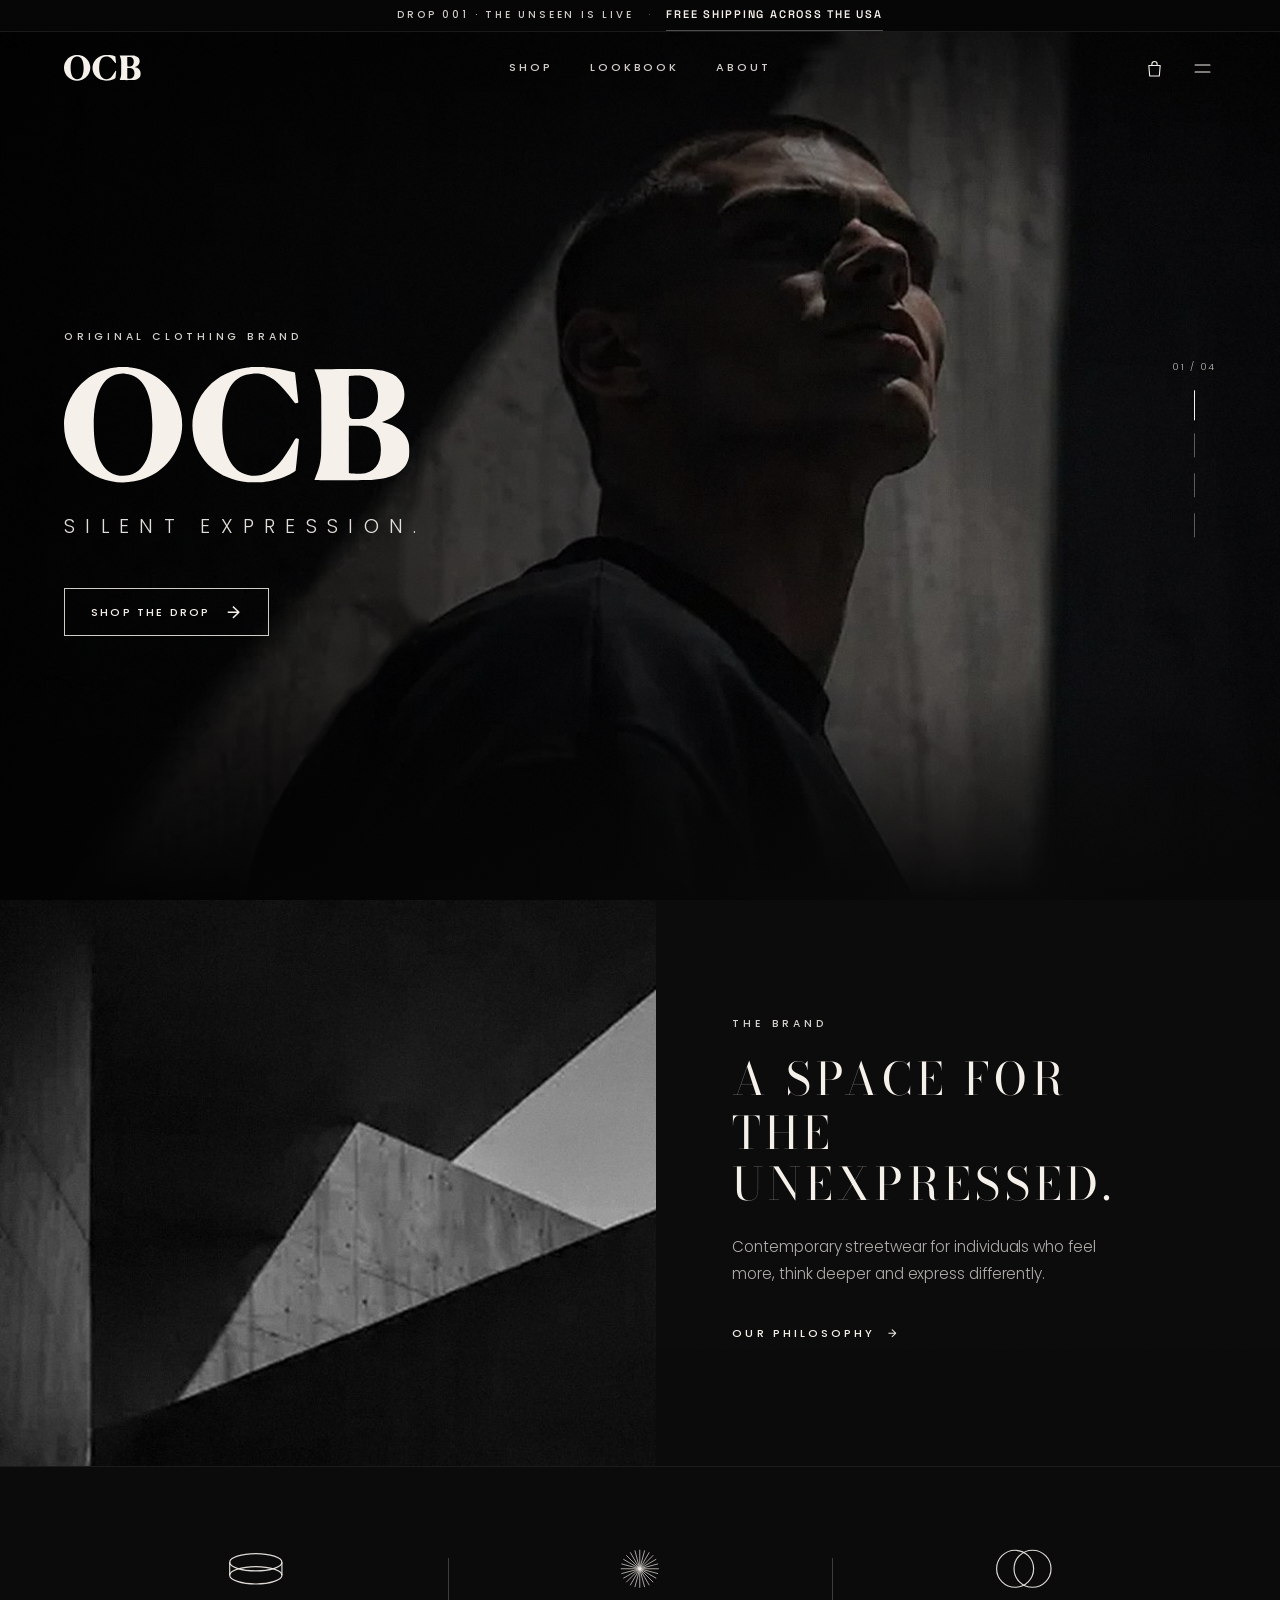
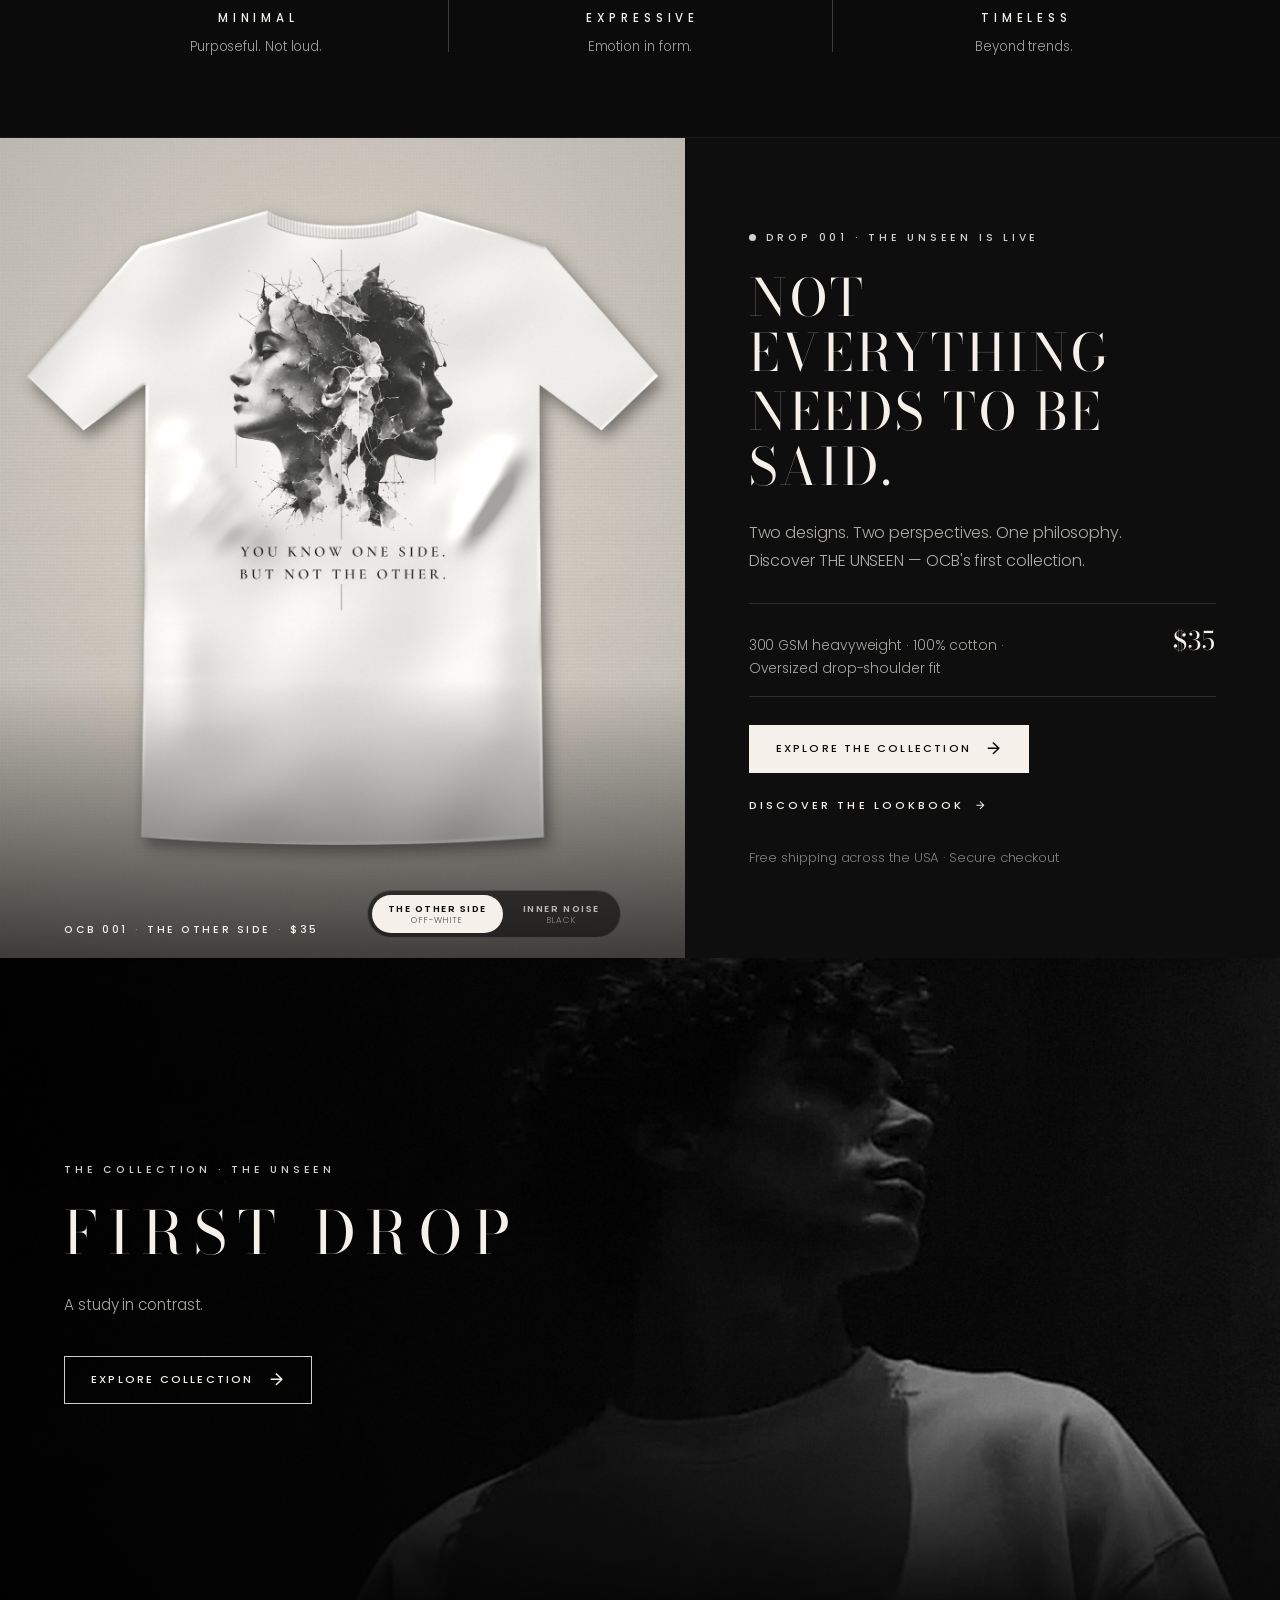
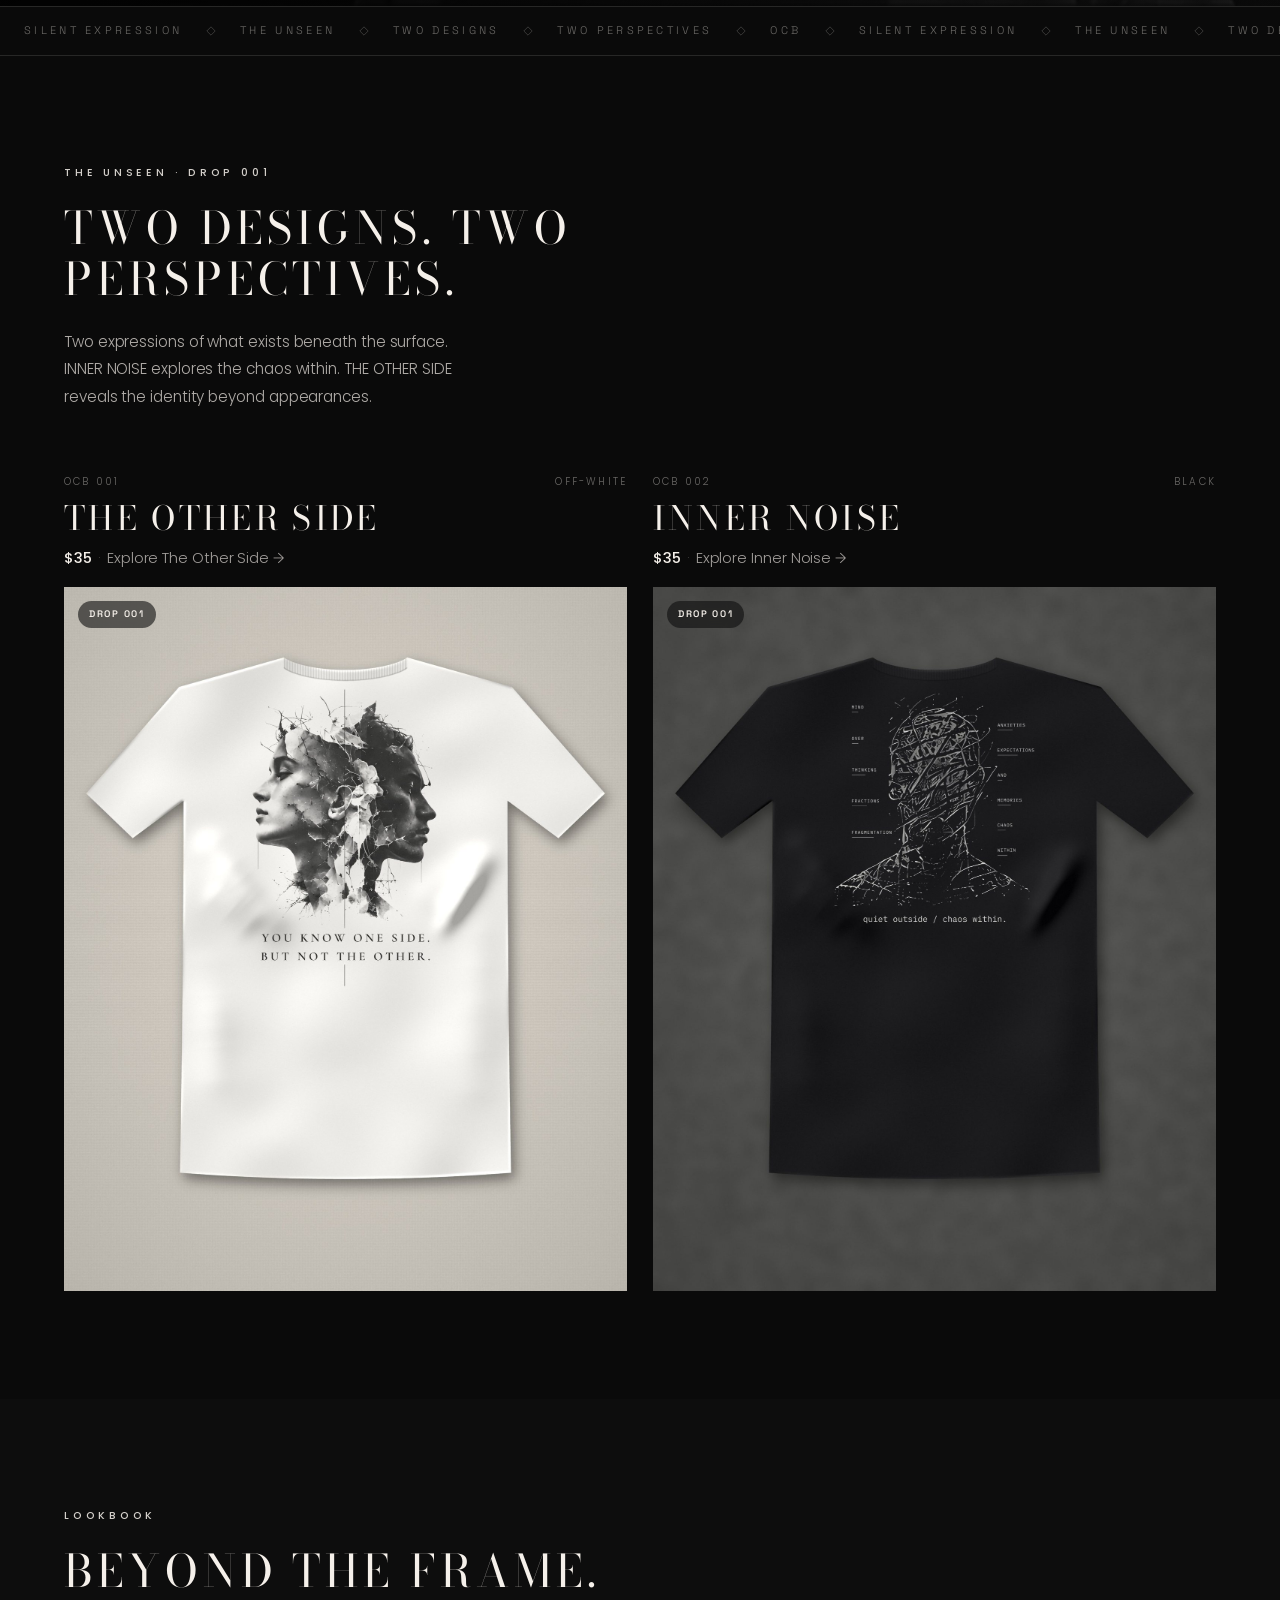
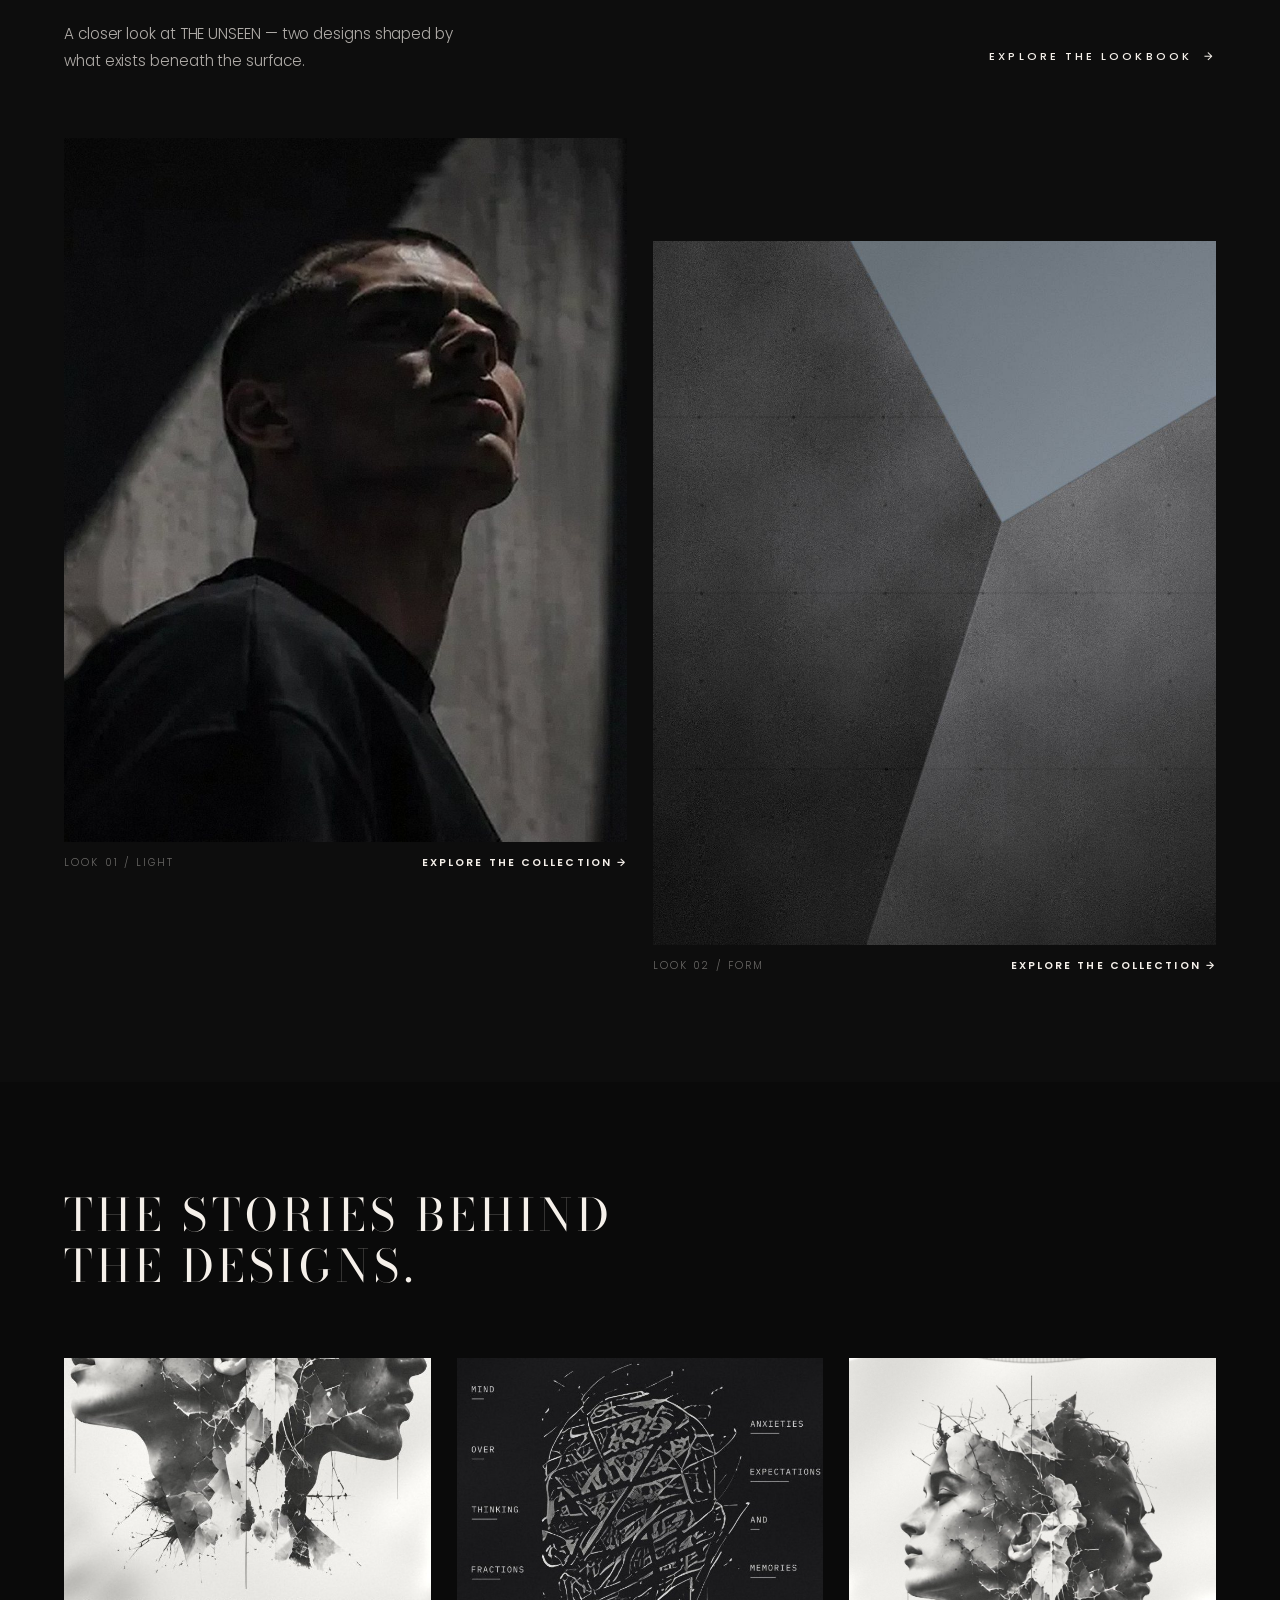
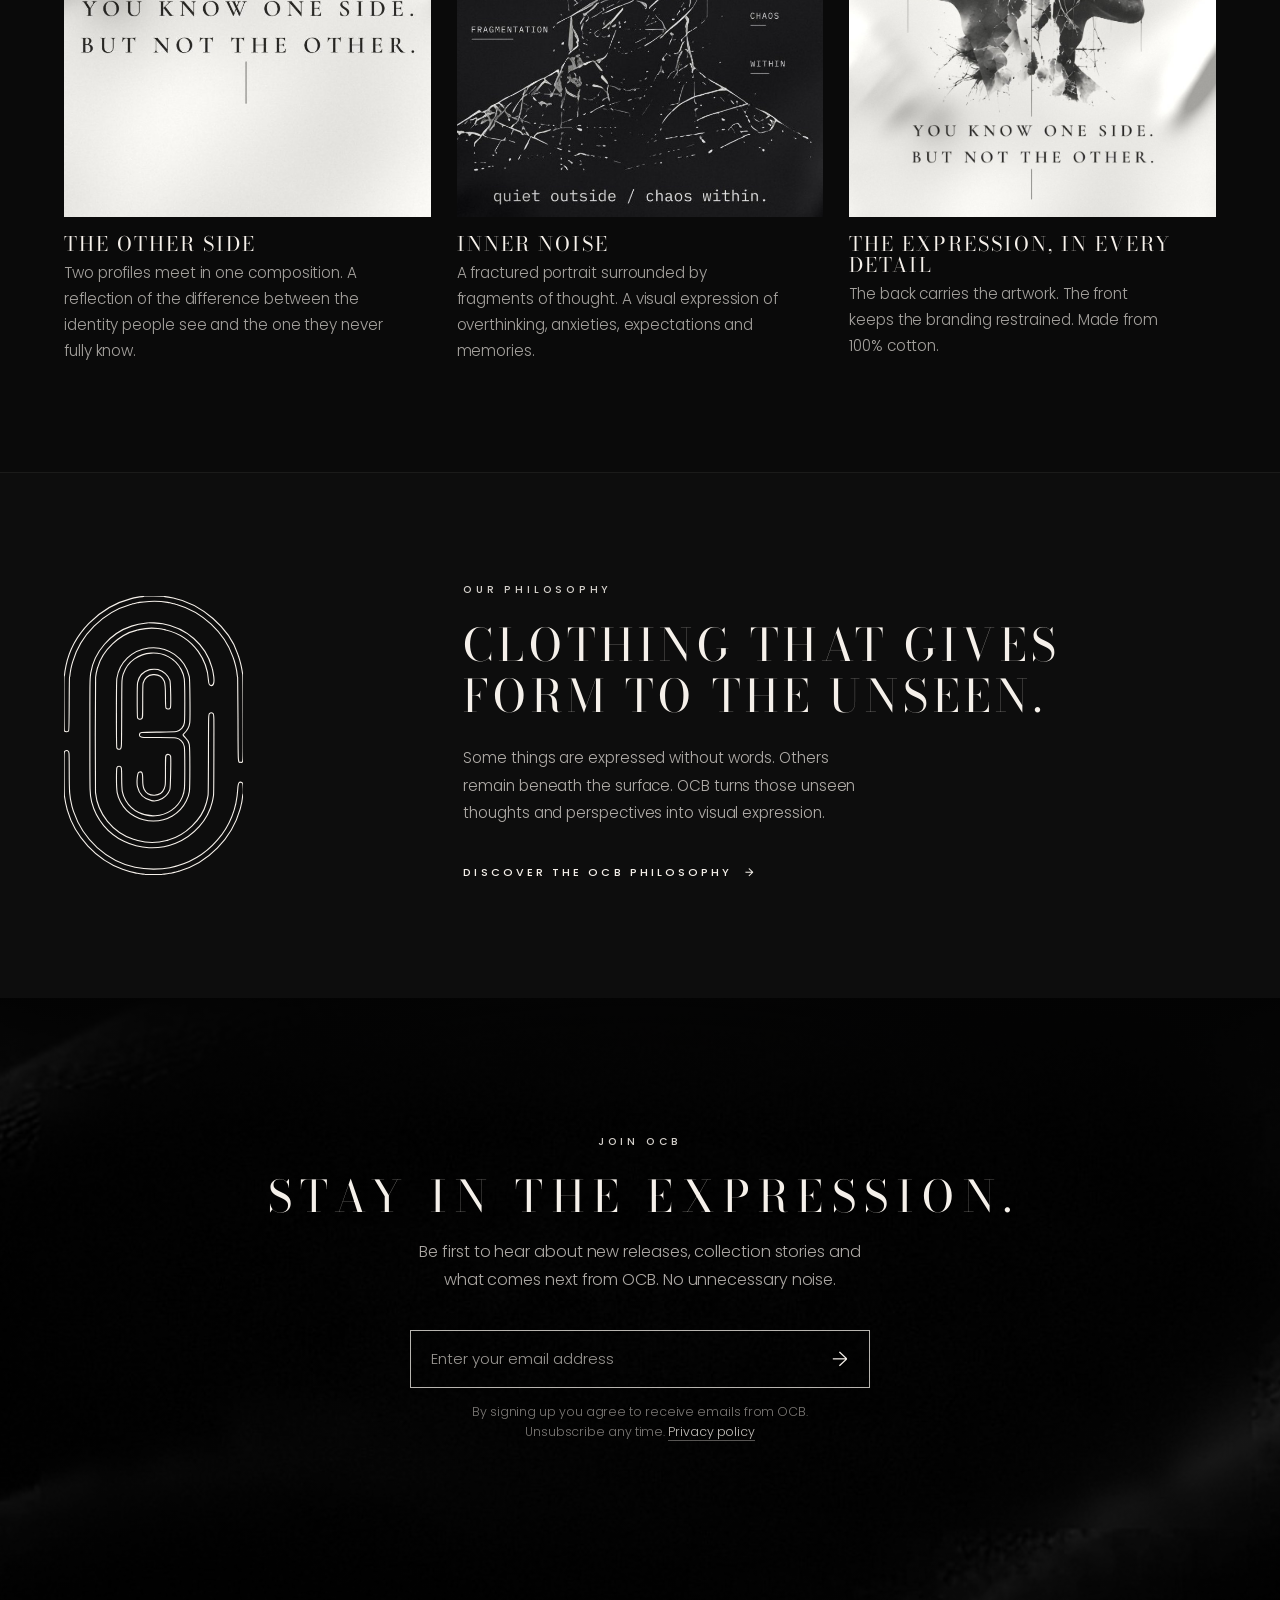
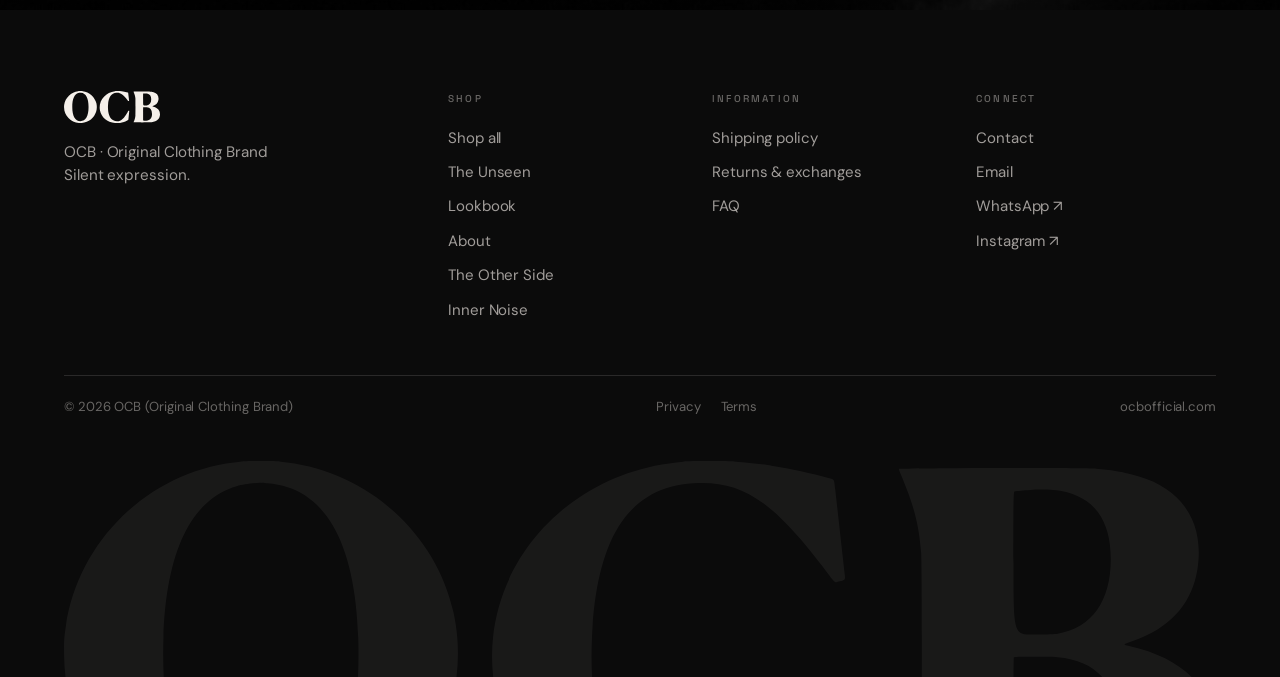
==== commit d8f30649: "Add files via upload" ====
--- a/index.html
+++ b/index.html
@@ -1,762 +1,40 @@
 <!DOCTYPE html>
+<!-- OCB store · version 4 -->
 <html lang="en">
 <head>
 <meta charset="utf-8">
 <meta name="viewport" content="width=device-width, initial-scale=1, viewport-fit=cover">
-<title>OCB — Original Clothing Brand | Coming Soon</title>
-<meta name="description" content="OCB — Original Clothing Brand. Some things aren't said. They're worn. First collection coming soon. Get early access.">
+<title>OCB — Original Clothing Brand</title>
+<meta name="description" content="OCB — Original Clothing Brand. Silent expression. Drop 001 · THE UNSEEN is live: two designs, two perspectives, one philosophy.">
 <meta name="theme-color" content="#0B0B0B">
 <meta property="og:title" content="OCB — Original Clothing Brand">
-<meta property="og:description" content="Some things aren't said. They're worn. First collection, coming soon.">
+<meta property="og:description" content="Silent expression. Drop 001 · THE UNSEEN is live.">
 <meta property="og:type" content="website">
+<meta property="og:url" content="https://ocbofficial.com/">
+<meta property="og:image" content="https://ocbofficial.com/images/og.jpg">
+<meta name="twitter:card" content="summary_large_image">
+
+<!-- installable web app -->
+<link rel="manifest" href="manifest.webmanifest?v=4">
+<link rel="icon" type="image/png" href="icons/favicon-48.png">
+<link rel="apple-touch-icon" href="icons/apple-touch-icon.png">
+<meta name="mobile-web-app-capable" content="yes">
+<meta name="apple-mobile-web-app-capable" content="yes">
+<meta name="apple-mobile-web-app-status-bar-style" content="black-translucent">
+<meta name="apple-mobile-web-app-title" content="OCB">
+
 <link rel="preconnect" href="https://fonts.googleapis.com">
 <link rel="preconnect" href="https://fonts.gstatic.com" crossorigin>
-<link href="https://fonts.googleapis.com/css2?family=DM+Sans:ital,opsz,wght@0,9..40,300;0,9..40,400;0,9..40,500;1,9..40,400&family=Instrument+Sans:ital,wght@0,400;0,500;0,600;0,700;1,400;1,500&family=Space+Grotesk:wght@400;500;600;700&display=swap" rel="stylesheet">
-<link rel="preload" as="image" href="https://images.unsplash.com/photo-1521572163474-6864f9cf17ab?auto=format&fit=crop&w=2000&q=82" fetchpriority="high">
-<link rel="icon" href="data:image/svg+xml,%3Csvg xmlns='http://www.w3.org/2000/svg' viewBox='0 0 100 100'%3E%3Crect width='100' height='100' fill='%230B0B0B'/%3E%3Crect x='30' y='18' width='40' height='64' rx='20' fill='none' stroke='%23F5F0EA' stroke-width='5'/%3E%3Crect x='42' y='32' width='16' height='36' rx='8' fill='none' stroke='%23F5F0EA' stroke-width='5'/%3E%3C/svg%3E">
-
-<style>
-/* ============================================================
-   OCB — ORIGINAL CLOTHING BRAND
-   Pre-launch landing page. Single file. No dependencies.
-   Palette locked to the logo: ink #0B0B0B / cream #F5F0EA
-   ============================================================ */
-
-:root{
-  --ink:#0B0B0B;
-  --ink-1:#101010;
-  --ink-2:#151515;
-  --cream:#F5F0EA;
-  --cream-dim:rgba(245,240,234,.58);
-  --cream-fade:rgba(245,240,234,.34);
-  --line:rgba(245,240,234,.13);
-  --line-strong:rgba(245,240,234,.26);
-  --ink-dim:rgba(11,11,11,.62);
-  --ink-fade:rgba(11,11,11,.38);
-  --line-dark:rgba(11,11,11,.14);
-  /* Type system — all three are free on Google Fonts.
-     Instrument Sans stands in for Neue Montreal / Söhne (both paid foundry fonts).
-     Space Grotesk carries every uppercase label. DM Sans carries body copy. */
-  --display:"Instrument Sans","Neue Montreal","Söhne","Helvetica Neue",Helvetica,Arial,sans-serif;
-  --sans:"DM Sans","Instrument Sans","Helvetica Neue",Helvetica,Arial,sans-serif;
-  --mono:"Space Grotesk","Instrument Sans","Helvetica Neue",Helvetica,Arial,sans-serif;
-  --ease:cubic-bezier(.16,1,.3,1);
-  --ease-io:cubic-bezier(.65,.05,.36,1);
-  --pad:clamp(20px,5vw,72px);
-  --max:1440px;
-}
-
-*,*::before,*::after{box-sizing:border-box}
-html{-webkit-text-size-adjust:100%;scroll-behavior:smooth}
-@media (prefers-reduced-motion:reduce){html{scroll-behavior:auto}}
-body{
-  margin:0;background:var(--ink);color:var(--cream);
-  font-family:var(--sans);font-weight:400;font-size:16px;line-height:1.62;
-  letter-spacing:-.005em;
-  -webkit-font-smoothing:antialiased;-moz-osx-font-smoothing:grayscale;
-  overflow-x:hidden;
-}
-body.is-locked{overflow:hidden;height:100vh}
-img,svg{display:block;max-width:100%}
-button,input{font:inherit;color:inherit}
-a{color:inherit;text-decoration:none}
-::selection{background:var(--cream);color:var(--ink)}
-
-/* ---------- type primitives ---------- */
-.display{
-  font-family:var(--display);font-weight:600;line-height:.88;
-  letter-spacing:-.045em;text-transform:uppercase;margin:0;
-}
-.eyebrow{
-  font-family:var(--mono);
-  font-size:clamp(9px,1vw,10.5px);letter-spacing:.34em;text-transform:uppercase;
-  font-weight:500;color:var(--cream-fade);margin:0;
-}
-.section-title{
-  font-family:var(--display);text-transform:uppercase;font-weight:600;
-  font-size:clamp(2.4rem,7.4vw,5.6rem);line-height:.86;letter-spacing:-.042em;margin:0;
-}
-.lede{font-size:clamp(1rem,1.5vw,1.18rem);line-height:1.82;color:var(--cream-dim);font-weight:400}
-
-/* ---------- layout ---------- */
-.wrap{width:100%;max-width:var(--max);margin:0 auto;padding-left:var(--pad);padding-right:var(--pad)}
-section{position:relative}
-.rule{height:1px;background:var(--line);width:100%;transform-origin:left;}
-
-/* ---------- grain + vignette ---------- */
-.grain{
-  position:fixed;inset:-50%;width:200%;height:200%;pointer-events:none;z-index:900;
-  opacity:.045;mix-blend-mode:overlay;
-  background-image:url("data:image/svg+xml,%3Csvg xmlns='http://www.w3.org/2000/svg' width='300' height='300'%3E%3Cfilter id='n'%3E%3CfeTurbulence type='fractalNoise' baseFrequency='.82' numOctaves='4' stitchTiles='stitch'/%3E%3C/filter%3E%3Crect width='300' height='300' filter='url(%23n)'/%3E%3C/svg%3E");
-  animation:grainShift 7s steps(6) infinite;
-}
-@keyframes grainShift{
-  0%{transform:translate(0,0)}20%{transform:translate(-3%,2%)}40%{transform:translate(2%,-3%)}
-  60%{transform:translate(-2%,-2%)}80%{transform:translate(3%,1%)}100%{transform:translate(0,0)}
-}
-
-/* ---------- cursor ---------- */
-.cursor{
-  position:fixed;top:0;left:0;width:26px;height:26px;border:1px solid var(--line-strong);
-  border-radius:50%;pointer-events:none;z-index:950;mix-blend-mode:difference;
-  transform:translate(-50%,-50%);transition:width .45s var(--ease),height .45s var(--ease),
-  background-color .45s var(--ease),border-color .45s var(--ease),opacity .3s;opacity:0;
-}
-.cursor.on{opacity:1}
-.cursor.grow{width:64px;height:64px;background:rgba(245,240,234,.1);border-color:rgba(245,240,234,.5)}
-.cursor-dot{
-  position:fixed;top:0;left:0;width:4px;height:4px;background:var(--cream);border-radius:50%;
-  pointer-events:none;z-index:951;transform:translate(-50%,-50%);mix-blend-mode:difference;opacity:0;
-  transition:opacity .3s
-}
-.cursor-dot.on{opacity:1}
-@media (hover:none),(pointer:coarse){.cursor,.cursor-dot{display:none}}
-
-/* ---------- preloader ---------- */
-.loader{
-  position:fixed;inset:0;z-index:1000;background:var(--ink);
-  display:flex;flex-direction:column;align-items:center;justify-content:center;gap:32px;
-}
-.loader__mark{width:58px;color:var(--cream)}
-.loader__mark path{
-  fill:none;stroke:var(--cream);stroke-width:1.15;vector-effect:non-scaling-stroke;
-  stroke-linejoin:round;stroke-dasharray:var(--len,4000);stroke-dashoffset:var(--len,4000);
-  animation:drawIn 2.1s var(--ease-io) forwards;
-}
-@keyframes drawIn{to{stroke-dashoffset:0}}
-.loader__bar{width:min(210px,44vw);height:1px;background:var(--line);position:relative;overflow:hidden}
-.loader__bar i{position:absolute;inset:0;background:var(--cream);transform:scaleX(0);transform-origin:left;transition:transform .3s linear}
-.loader__num{font-family:var(--mono);font-size:10px;letter-spacing:.36em;color:var(--cream-fade);font-variant-numeric:tabular-nums}
-.loader.done{transform:translateY(-100%);transition:transform 1.05s var(--ease) .12s}
-.loader__veil{position:fixed;inset:0;z-index:999;background:var(--ink);transform:translateY(0);pointer-events:none}
-.loader__veil.done{transform:translateY(-100%);transition:transform 1.05s var(--ease)}
-
-/* ---------- nav (floating capsule) ---------- */
-.nav{
-  position:fixed;top:0;left:0;right:0;z-index:800;
-  display:flex;align-items:center;justify-content:space-between;gap:16px;
-  padding:clamp(14px,2.2vw,26px) var(--pad);
-  transition:transform .7s var(--ease),padding .6s var(--ease);
-}
-.nav.hide{transform:translateY(-140%)}
-.nav__logo{display:flex;align-items:center;gap:12px;flex:none;position:relative;z-index:2}
-.nav__logo .m{width:19px;color:var(--cream);flex:none;
-  transition:transform .8s var(--ease)}
-.nav__logo:hover .m{transform:rotate(-8deg) scale(1.08)}
-.nav__logo .w{width:64px;color:var(--cream)}
-
-/* the capsule itself — centred, glassy, borrowed from the reference */
-.nav__mid{
-  display:none;gap:4px;align-items:center;
-  position:absolute;left:50%;top:50%;transform:translate(-50%,-50%);
-  padding:7px;border-radius:999px;
-  background:rgba(18,18,18,.55);
-  border:1px solid var(--line);
-  backdrop-filter:blur(18px) saturate(1.3);
-  -webkit-backdrop-filter:blur(18px) saturate(1.3);
-  box-shadow:0 1px 0 rgba(245,240,234,.06) inset, 0 18px 46px rgba(0,0,0,.5);
-  transition:background-color .6s var(--ease),border-color .6s var(--ease),box-shadow .6s var(--ease);
-  isolation:isolate;
-}
-@media(min-width:900px){.nav__mid{display:flex}}
-.nav.solid .nav__mid{background:rgba(14,14,14,.78);border-color:var(--line-strong)}
-
-/* sliding highlight pill that follows the active / hovered link */
-.nav__pill{
-  position:absolute;top:7px;bottom:7px;left:0;width:0;border-radius:999px;
-  background:rgba(245,240,234,.09);
-  border:1px solid rgba(245,240,234,.12);
-  opacity:0;pointer-events:none;z-index:0;
-  transition:transform .62s var(--ease),width .62s var(--ease),opacity .42s var(--ease);
-}
-.nav__mid.lit .nav__pill{opacity:1}
-
-.nav__mid a{
-  position:relative;z-index:1;
-  font-family:var(--mono);font-size:10px;letter-spacing:.26em;text-transform:uppercase;
-  font-weight:500;color:var(--cream-fade);
-  padding:10px 20px;border-radius:999px;white-space:nowrap;
-  transition:color .45s var(--ease);
-}
-.nav__mid a:hover,.nav__mid a:focus-visible{color:var(--cream)}
-.nav__mid a.active{color:var(--cream)}
-.nav__mid a:focus-visible{outline:1px solid var(--line-strong);outline-offset:2px}
-
-/* mobile: compact capsule of section dots */
-.nav__mob{
-  display:flex;gap:2px;align-items:center;
-  padding:5px;border-radius:999px;
-  background:rgba(18,18,18,.55);border:1px solid var(--line);
-  backdrop-filter:blur(18px) saturate(1.3);-webkit-backdrop-filter:blur(18px) saturate(1.3);
-}
-@media(min-width:900px){.nav__mob{display:none}}
-.nav__mob a{
-  font-family:var(--mono);font-size:8.5px;letter-spacing:.16em;text-transform:uppercase;
-  color:var(--cream-fade);padding:7px 11px;border-radius:999px;transition:color .4s,background-color .4s}
-.nav__mob a.active{color:var(--cream);background:rgba(245,240,234,.09)}
-@media(max-width:400px){.nav__mob a{padding:7px 8px;letter-spacing:.1em}}
-/* the CTA competes with the mobile capsule — hide it on small screens.
-   Scoped to .nav so it outranks .btn{display:inline-flex}. */
-.nav .nav__cta{display:none}
-@media(min-width:900px){.nav .nav__cta{display:inline-flex}}
-/* below 420px the wordmark crowds the capsule — mark alone is enough */
-@media(max-width:420px){.nav__logo .w{display:none}}
-
-/* ---------- buttons ---------- */
-.btn{
-  --bg:var(--cream);--fg:var(--ink);
-  position:relative;display:inline-flex;align-items:center;justify-content:center;gap:12px;
-  padding:15px 30px;border:1px solid var(--bg);background:transparent;color:var(--bg);
-  font-family:var(--mono);font-size:10.5px;letter-spacing:.24em;text-transform:uppercase;font-weight:500;
-  cursor:pointer;overflow:hidden;border-radius:999px;isolation:isolate;
-  transition:color .5s var(--ease),border-color .5s var(--ease),transform .35s var(--ease);
-  will-change:transform;
-}
-.btn span{position:relative;z-index:2;display:inline-flex;align-items:center;gap:12px;white-space:nowrap}
-.btn::before{
-  content:"";position:absolute;inset:0;background:var(--bg);z-index:1;
-  transform:translateY(101%);transition:transform .62s var(--ease);
-}
-.btn:hover::before,.btn:focus-visible::before{transform:translateY(0)}
-.btn:hover,.btn:focus-visible{color:var(--fg)}
-.btn:focus-visible{outline:2px solid var(--bg);outline-offset:4px}
-.btn .arw{width:12px;height:12px;flex:none;transition:transform .5s var(--ease)}
-.btn:hover .arw{transform:translateX(4px)}
-.btn--sm{padding:11px 22px;font-size:9.5px;letter-spacing:.26em}
-.btn--ink{--bg:var(--ink);--fg:var(--cream)}
-.light .btn--fill,.btn--fill{background:var(--ink);color:var(--cream);border-color:var(--ink)}
-.light .btn--fill::before,.btn--fill::before{background:var(--cream)}
-.light .btn--fill:hover,.light .btn--fill:focus-visible,.btn--fill:hover{color:var(--ink)}
-
-/* ---------- reveal system ---------- */
-[data-rv]{opacity:0;transform:translateY(28px);transition:opacity 1s var(--ease),transform 1.15s var(--ease)}
-[data-rv].in{opacity:1;transform:none}
-.mask{display:block;overflow:hidden}
-.mask > *{display:block;transform:translateY(105%);transition:transform 1.15s var(--ease)}
-.mask.in > *{transform:none}
-.rule[data-rv]{transform:scaleX(0);opacity:1;transition:transform 1.3s var(--ease)}
-.rule[data-rv].in{transform:scaleX(1)}
-@media (prefers-reduced-motion:reduce){
-  [data-rv],.mask>*{opacity:1!important;transform:none!important;transition:none!important}
-  .grain{animation:none}
-  .loader__mark path{animation:none;stroke-dashoffset:0}
-}
-
-/* ================= HERO ================= */
-.hero{min-height:100svh;display:flex;flex-direction:column;justify-content:flex-end;
-  position:relative;overflow:hidden;padding-bottom:clamp(28px,5vh,56px)}
-.hero__bg{position:absolute;inset:0;z-index:0;overflow:hidden}
-.hero__glow{
-  position:absolute;left:50%;top:44%;width:min(150vh,150vw);aspect-ratio:1;transform:translate(-50%,-50%);
-  background:radial-gradient(circle,rgba(245,240,234,.085) 0%,rgba(245,240,234,.02) 42%,transparent 68%);
-  animation:breathe 11s ease-in-out infinite;
-}
-@keyframes breathe{0%,100%{transform:translate(-50%,-50%) scale(1);opacity:.85}50%{transform:translate(-50%,-50%) scale(1.12);opacity:1}}
-.hero__motif{
-  position:absolute;left:50%;top:50%;transform:translate(-50%,-50%);
-  height:min(122vh,1180px);width:auto;color:var(--cream);opacity:.14;
-  will-change:transform;
-}
-.hero__motif svg{height:100%;width:auto}
-.hero__motif .st{fill:none;stroke:currentColor;stroke-width:1.1;vector-effect:non-scaling-stroke}
-.hero__scan{
-  position:absolute;inset:0;pointer-events:none;
-  background:repeating-linear-gradient(to bottom,rgba(245,240,234,.028) 0 1px,transparent 1px 4px);
-  opacity:.55;
-}
-.hero__vign{position:absolute;inset:0;pointer-events:none;
-  background:radial-gradient(ellipse at 50% 45%,transparent 30%,rgba(11,11,11,.55) 78%,rgba(11,11,11,.92) 100%)}
-.hero__inner{position:relative;z-index:2;width:100%;max-width:var(--max);margin:0 auto;
-  padding:0 var(--pad)}
-.hero__top{position:absolute;top:clamp(90px,14vh,150px);left:var(--pad);right:var(--pad);
-  display:flex;justify-content:space-between;gap:20px;z-index:2;max-width:calc(var(--max) - var(--pad)*2);
-  margin:0 auto}
-.hero h1{
-  font-size:clamp(2.6rem,9.6vw,9.4rem);
-  max-width:16ch;margin:0 0 clamp(22px,3.4vh,38px);
-}
-.hero h1 .ln{display:block;overflow:hidden}
-.hero h1 .ln > span{display:block;transform:translateY(108%);
-  transition:transform 1.35s var(--ease)}
-.hero h1 .ln:nth-child(2) > span{transition-delay:.11s}
-.ready .hero h1 .ln > span{transform:none}
-/* Emphasis line: weight contrast, not italic. A grotesque carries emphasis
-   through mass, so the payoff line drops to 400 against the 600 above it.
-   (Outlining it with -webkit-text-stroke spikes at the Y/R/W miters.) */
-.hero h1 em{
-  font-style:normal;font-weight:400;letter-spacing:-.04em;
-  color:var(--cream);
-}
-.hero__sub{max-width:34ch;font-size:clamp(.9rem,1.35vw,1.06rem);color:var(--cream-dim);
-  margin:0 0 clamp(26px,3.6vh,40px);line-height:1.75}
-.hero__cta{display:flex;flex-wrap:wrap;align-items:center;gap:clamp(16px,2.4vw,30px)}
-.hero__teaser{font-family:var(--mono);font-size:10px;letter-spacing:.26em;text-transform:uppercase;color:var(--cream-fade)}
-.hero__fade{opacity:0;transform:translateY(24px);transition:opacity 1.1s var(--ease),transform 1.1s var(--ease)}
-.ready .hero__fade{opacity:1;transform:none}
-.ready .hero__sub{transition-delay:.34s}
-.ready .hero__cta{transition-delay:.44s}
-.ready .hero__top{transition-delay:.54s}
-.hero__scroll{
-  position:absolute;bottom:clamp(24px,4vh,44px);right:var(--pad);z-index:3;
-  display:flex;flex-direction:column;align-items:center;gap:11px
-}
-.hero__scroll span{writing-mode:vertical-rl}
-.hero__scroll .track{width:1px;height:52px;background:var(--line);position:relative;overflow:hidden}
-.hero__scroll .track i{position:absolute;top:0;left:0;width:100%;height:40%;background:var(--cream);
-  animation:trickle 2.4s var(--ease-io) infinite}
-@keyframes trickle{0%{transform:translateY(-100%)}60%,100%{transform:translateY(260%)}}
-.hero__scroll span{font-family:var(--mono);font-size:8.5px;letter-spacing:.3em;color:var(--cream-fade);text-transform:uppercase}
-@media(max-width:900px){.hero__scroll{display:none}}
-
-/* ================= MARQUEE ================= */
-.marquee{border-top:1px solid var(--line);border-bottom:1px solid var(--line);
-  padding:16px 0;overflow:hidden;background:var(--ink-1);position:relative;z-index:2}
-.marquee__row{display:flex;width:max-content;animation:slide 34s linear infinite}
-.marquee:hover .marquee__row{animation-play-state:paused}
-.marquee__row > div{display:flex;align-items:center;flex:none}
-.marquee__row span{font-family:var(--mono);font-size:11px;letter-spacing:.34em;text-transform:uppercase;
-  color:var(--cream-fade);padding:0 26px;white-space:nowrap;font-weight:400}
-.marquee__row svg{width:11px;color:var(--cream-fade);flex:none;opacity:.7}
-@keyframes slide{to{transform:translateX(-50%)}}
-@media (prefers-reduced-motion:reduce){.marquee__row{animation:none}}
-
-/* ================= LIGHT SECTION ================= */
-.light{background:var(--cream);color:var(--ink)}
-.light .eyebrow{color:var(--ink-fade)}
-.light .lede{color:var(--ink-dim)}
-.light .rule{background:var(--line-dark)}
-.light .btn{--bg:var(--ink);--fg:var(--cream)}
-
-/* ================= PHILOSOPHY ================= */
-.philo{padding:clamp(88px,15vh,190px) 0;overflow:hidden}
-.philo__grid{display:grid;gap:clamp(34px,6vw,90px);grid-template-columns:1fr}
-@media(min-width:940px){.philo__grid{grid-template-columns:.92fr 1.08fr;align-items:start}}
-.philo__head{position:relative}
-@media(min-width:940px){.philo__head{position:sticky;top:120px}}
-.philo__body p{margin:0 0 1.7em;font-size:clamp(1.05rem,1.85vw,1.5rem);line-height:1.62;
-  font-weight:300;color:var(--ink);max-width:33ch}
-.philo__body p:last-child{margin-bottom:0}
-.philo__body .dim{color:var(--ink-dim)}
-.philo__body .ln{display:block;overflow:hidden}
-.philo__body .ln > span{display:block;transform:translateY(105%);transition:transform 1.1s var(--ease)}
-.philo__body .ln.in > span{transform:none}
-.philo__sigil{width:clamp(90px,13vw,168px);margin-top:36px;color:var(--ink);opacity:.9}
-.philo__sigil path{fill:none;stroke:currentColor;stroke-width:1.15;
-  vector-effect:non-scaling-stroke;stroke-linejoin:round;
-  stroke-dasharray:var(--len);stroke-dashoffset:var(--len)}
-.philo__sigil.in path{transition:stroke-dashoffset 2.6s var(--ease-io);stroke-dashoffset:0}
-
-/* ================= WORLD (mood grid) ================= */
-.world{padding:clamp(70px,11vh,140px) 0 clamp(62px,9vh,120px);background:var(--ink);position:relative}
-.world__head{display:flex;flex-wrap:wrap;justify-content:space-between;align-items:flex-end;
-  gap:22px;margin-bottom:clamp(34px,5vw,60px)}
-.world__title{margin-top:18px}
-.world__grid{display:grid;gap:clamp(10px,1.4vw,18px);grid-template-columns:repeat(2,1fr)}
-@media(min-width:860px){.world__grid{grid-template-columns:repeat(3,1fr)}}
-.tile{
-  position:relative;aspect-ratio:3/4.1;overflow:hidden;background:var(--ink-2);
-  border:1px solid var(--line);isolation:isolate;
-}
-@media(min-width:860px){
-  .tile:nth-child(3n+2){margin-top:clamp(16px,3vw,48px)}
-}
-.tile{background:radial-gradient(120% 90% at 50% 20%,#1c1c1c 0%,#111 55%,#0d0d0d 100%)}
-.tile svg{position:absolute;inset:0;width:100%;height:100%;color:var(--cream);
-  transition:transform 1.6s var(--ease),opacity .8s var(--ease);opacity:.62}
-.tile:hover svg{transform:scale(1.06);opacity:.9}
-.tile::after{content:"";position:absolute;inset:0;
-  background:linear-gradient(to top,rgba(11,11,11,.75),transparent 55%);pointer-events:none}
-.tile__lab{position:absolute;left:14px;bottom:13px;z-index:2;font-family:var(--mono);font-size:8.5px;letter-spacing:.26em;
-  text-transform:uppercase;color:var(--cream-dim);transition:color .5s var(--ease)}
-.tile:hover .tile__lab{color:var(--cream)}
-.tile__no{position:absolute;right:12px;top:11px;z-index:2;font-family:var(--mono);font-size:8.5px;letter-spacing:.18em;
-  color:var(--cream-fade);font-variant-numeric:tabular-nums}
-.world__quote{margin-top:clamp(30px,4.5vw,52px);display:flex;justify-content:flex-end}
-.world__quote p{font-family:var(--display);font-size:clamp(1.05rem,2.1vw,1.55rem);line-height:1.3;
-  margin:0;letter-spacing:-.03em;font-weight:500;color:var(--cream-dim);
-  max-width:24ch;text-align:right;position:relative;padding-right:2px}
-
-/* ================= FIRST DROP ================= */
-.drop{padding:clamp(88px,15vh,190px) 0;overflow:hidden}
-.drop__grid{display:grid;gap:clamp(40px,6vw,88px);grid-template-columns:1fr;align-items:center}
-@media(min-width:980px){.drop__grid{grid-template-columns:.94fr 1.2fr}}
-.drop__copy p{margin:0 0 1.5em;font-size:clamp(1.02rem,1.6vw,1.32rem);line-height:1.66;
-  font-weight:400;color:var(--ink-dim);max-width:32ch}
-.drop__copy p strong{font-weight:500;color:var(--ink)}
-.drop__meta{display:flex;gap:clamp(20px,3vw,44px);margin:34px 0 40px;flex-wrap:wrap}
-.drop__meta div{display:flex;flex-direction:column;gap:6px}
-.drop__meta dt{font-family:var(--mono);font-size:9px;letter-spacing:.26em;text-transform:uppercase;color:var(--ink-fade);margin:0}
-.drop__meta dd{margin:0;font-family:var(--display);font-weight:600;text-transform:uppercase;
-  font-size:clamp(1.1rem,2vw,1.5rem);letter-spacing:-.035em}
-.silh{display:grid;grid-template-columns:repeat(3,1fr);gap:clamp(8px,1.2vw,16px)}
-.silh__cell{position:relative;aspect-ratio:3/4;border:1px solid var(--line-dark);overflow:hidden;
-  background:linear-gradient(160deg,rgba(11,11,11,.045),transparent 60%);display:grid;place-items:center}
-.silh__cell svg{width:80%;height:auto;color:var(--ink);
-  transition:transform 1s var(--ease),opacity .7s var(--ease)}
-.silh__cell:hover svg{transform:translateY(-6px) scale(1.03)}
-.silh__cell .g{fill:none;stroke:currentColor;stroke-width:2.4;stroke-linejoin:round;stroke-linecap:round;
-  stroke-dasharray:var(--len);stroke-dashoffset:var(--len)}
-.silh__cell.in .g{transition:stroke-dashoffset 2.2s var(--ease-io);stroke-dashoffset:0}
-.silh__cell:nth-child(2).in .g{transition-delay:.16s}
-.silh__cell:nth-child(3).in .g{transition-delay:.32s}
-.silh__cell i{position:absolute;left:10px;bottom:9px;font-style:normal;font-size:8px;
-  font-family:var(--mono);letter-spacing:.24em;text-transform:uppercase;color:var(--ink-fade)}
-.silh__note{margin-top:16px;font-family:var(--mono);font-size:9.5px;letter-spacing:.22em;text-transform:uppercase;
-  color:var(--ink-fade);text-align:right}
-
-/* ================= WHY EARLY ================= */
-.why{padding:clamp(88px,15vh,190px) 0;background:var(--ink)}
-.why__head{max-width:none;margin-bottom:clamp(46px,7vw,86px)}
-.why__head .section-title{max-width:14ch}
-.why__list{display:grid;gap:0;border-top:1px solid var(--line)}
-.why__item{
-  display:grid;grid-template-columns:auto 1fr;gap:clamp(18px,3vw,44px);align-items:start;
-  padding:clamp(26px,4vw,44px) 0;border-bottom:1px solid var(--line);position:relative;
-  transition:padding-left .7s var(--ease)
-}
-@media(min-width:760px){
-  .why__item{grid-template-columns:auto 42px 1fr}
-  .why__item:hover{padding-left:16px}
-}
-.why__item::before{content:"";position:absolute;left:0;bottom:-1px;height:1px;width:100%;
-  background:var(--cream);transform:scaleX(0);transform-origin:left;transition:transform .9s var(--ease)}
-.why__item:hover::before{transform:scaleX(1)}
-.why__no{font-family:var(--mono);font-weight:500;font-size:clamp(1.2rem,2.4vw,1.7rem);line-height:1.2;
-  color:var(--cream-fade);transition:color .6s var(--ease);font-variant-numeric:tabular-nums;letter-spacing:-.01em}
-.why__item:hover .why__no{color:var(--cream)}
-.why__ico{width:38px;height:38px;color:var(--cream);display:none}
-@media(min-width:760px){.why__ico{display:block}}
-.why__ico .g{fill:none;stroke:currentColor;stroke-width:1.4;stroke-linecap:round;stroke-linejoin:round;
-  stroke-dasharray:var(--len);stroke-dashoffset:var(--len)}
-.why__item.in .why__ico .g{transition:stroke-dashoffset 1.8s var(--ease-io) .2s;stroke-dashoffset:0}
-.why__txt h3{margin:0 0 8px;font-family:var(--display);font-weight:600;text-transform:uppercase;
-  font-size:clamp(1.15rem,2.5vw,1.85rem);letter-spacing:-.038em;line-height:1.04}
-.why__txt p{margin:0;font-size:clamp(.9rem,1.25vw,1rem);color:var(--cream-dim);max-width:44ch;line-height:1.7}
-.why__close{margin-top:clamp(38px,5vw,64px);font-family:var(--display);font-weight:500;
-  font-size:clamp(1.15rem,2.6vw,2rem);line-height:1.22;letter-spacing:-.035em;max-width:22ch}
-
-/* ================= SIGNUP ================= */
-.signup{padding:clamp(96px,17vh,210px) 0;background:var(--cream);color:var(--ink);
-  position:relative;overflow:hidden;text-align:center}
-.signup__bg{position:absolute;left:50%;top:50%;transform:translate(-50%,-50%);
-  height:min(115%,860px);color:var(--ink);opacity:.05;pointer-events:none}
-.signup__bg svg{height:100%;width:auto}
-.signup__bg .st{fill:none;stroke:currentColor;stroke-width:1.4;vector-effect:non-scaling-stroke}
-.signup__inner{position:relative;z-index:2;max-width:640px;margin:0 auto}
-.signup h2{font-family:var(--display);text-transform:uppercase;font-weight:600;
-  font-size:clamp(2.8rem,10vw,7rem);line-height:.84;letter-spacing:-.05em;margin:0 0 22px}
-.signup__sub{color:var(--ink-dim);font-size:clamp(.94rem,1.4vw,1.08rem);line-height:1.75;
-  margin:0 auto 40px;max-width:38ch}
-.form{display:flex;gap:10px;flex-direction:column;align-items:stretch;max-width:520px;margin:0 auto}
-@media(min-width:620px){.form{flex-direction:row}}
-.form__field{flex:1;position:relative}
-.form input[type=email]{
-  width:100%;background:transparent;border:1px solid rgba(11,11,11,.24);border-radius:999px;
-  padding:16px 24px;font-size:13.5px;letter-spacing:.06em;color:var(--ink);
-  transition:border-color .5s var(--ease),background-color .5s var(--ease);
-}
-.form input::placeholder{color:var(--ink-fade);font-family:var(--mono);letter-spacing:.14em;text-transform:uppercase;font-size:11px}
-.form input:focus{outline:none;border-color:var(--ink);background:rgba(11,11,11,.03)}
-.form input[aria-invalid="true"]{border-color:#8B2F2F}
-.form .btn{flex:none}
-.form__msg{min-height:22px;margin-top:16px;font-family:var(--mono);font-size:10.5px;letter-spacing:.2em;text-transform:uppercase;
-  color:var(--ink-fade);opacity:0;transform:translateY(6px);transition:opacity .5s,transform .5s}
-.form__msg.show{opacity:1;transform:none}
-.form__msg.err{color:#8B2F2F}
-.signup__micro{margin-top:12px;font-family:var(--mono);font-size:9.5px;letter-spacing:.24em;text-transform:uppercase;color:var(--ink-fade)}
-.signup__done{display:none;flex-direction:column;align-items:center;gap:20px}
-.signup.done .form,.signup.done .signup__sub,.signup.done .signup__micro,
-.signup.done .form__msg{display:none}
-.signup.done .signup__done{display:flex;animation:fadeUp .9s var(--ease) both}
-@keyframes fadeUp{from{opacity:0;transform:translateY(18px)}to{opacity:1;transform:none}}
-.signup__done .tick{width:52px;color:var(--ink)}
-.signup__done .tick .g{fill:none;stroke:currentColor;stroke-width:2;stroke-linecap:round;
-  stroke-linejoin:round;stroke-dasharray:var(--len);stroke-dashoffset:var(--len);
-  animation:drawIn 1.4s var(--ease-io) .15s forwards}
-.signup__done p{margin:0;color:var(--ink-dim);font-size:.95rem;max-width:32ch;line-height:1.7}
-
-/* ================= ABOUT ================= */
-.about{padding:clamp(88px,15vh,190px) 0;background:var(--ink);position:relative;overflow:hidden}
-.about__mark{position:absolute;right:-4%;top:50%;transform:translateY(-50%);height:min(88%,620px);
-  color:var(--cream);opacity:.05;pointer-events:none}
-.about__mark svg{height:100%;width:auto}
-.about__grid{display:grid;gap:clamp(30px,5vw,80px);grid-template-columns:1fr;position:relative;z-index:2}
-@media(min-width:900px){.about__grid{grid-template-columns:.6fr 1.4fr}}
-.about__body p{margin:0 0 1.6em;font-size:clamp(1rem,1.6vw,1.28rem);line-height:1.75;
-  color:var(--cream-dim);max-width:44ch;font-weight:400}
-.about__body p:first-child{color:var(--cream)}
-.about__body p:last-child{margin-bottom:0}
-
-/* ================= FINAL CTA ================= */
-.final{min-height:82vh;display:flex;align-items:center;justify-content:center;text-align:center;
-  padding:clamp(90px,14vh,170px) 0;position:relative;overflow:hidden;background:var(--ink)}
-.final__glow{position:absolute;left:50%;bottom:-42%;width:min(150vw,1500px);aspect-ratio:1;
-  transform:translateX(-50%);
-  background:radial-gradient(circle,rgba(245,240,234,.1) 0%,transparent 62%);animation:breathe 13s ease-in-out infinite}
-.final__inner{position:relative;z-index:2;max-width:1000px;margin:0 auto;padding:0 var(--pad)}
-.final h2{font-family:var(--display);text-transform:uppercase;font-weight:600;
-  font-size:clamp(1.95rem,5.6vw,4.6rem);line-height:.94;letter-spacing:-.044em;margin:0 0 26px}
-.final h2 .ln{display:block;overflow:hidden}
-.final h2 .ln>span{display:block;transform:translateY(106%);transition:transform 1.2s var(--ease)}
-.final h2 .ln.in>span{transform:none}
-.final__sub{color:var(--cream-dim);font-size:clamp(.95rem,1.5vw,1.12rem);margin:0 0 40px}
-
-/* ================= CONTACT ================= */
-.contact{padding:clamp(88px,15vh,180px) 0;background:var(--ink);position:relative;overflow:hidden;
-  border-top:1px solid var(--line)}
-.contact__grid{display:grid;gap:clamp(34px,5vw,70px);grid-template-columns:1fr;align-items:start}
-@media(min-width:900px){.contact__grid{grid-template-columns:.6fr 1.4fr}}
-.contact__title{margin:18px 0 0;font-family:var(--display);text-transform:uppercase;font-weight:600;
-  font-size:clamp(2.2rem,6vw,4.2rem);line-height:.86;letter-spacing:-.044em}
-.contact__rows{display:grid;gap:0;border-top:1px solid var(--line)}
-.contact__row{
-  display:flex;align-items:baseline;justify-content:space-between;gap:20px;flex-wrap:wrap;
-  padding:clamp(20px,3vw,30px) 0;border-bottom:1px solid var(--line);
-  position:relative;transition:padding-left .7s var(--ease);
-}
-@media(min-width:760px){.contact__row:hover{padding-left:14px}}
-.contact__row::before{content:"";position:absolute;left:0;bottom:-1px;height:1px;width:100%;
-  background:var(--cream);transform:scaleX(0);transform-origin:left;transition:transform .9s var(--ease)}
-.contact__row:hover::before{transform:scaleX(1)}
-.contact__lab{font-family:var(--mono);font-size:9px;letter-spacing:.3em;text-transform:uppercase;
-  color:var(--cream-fade);flex:none}
-.contact__val{font-family:var(--display);font-weight:500;letter-spacing:-.035em;
-  font-size:clamp(1.05rem,2.6vw,1.9rem);line-height:1.15;color:var(--cream-dim);
-  display:inline-flex;align-items:center;gap:14px;transition:color .5s var(--ease);
-  overflow-wrap:anywhere}
-.contact__row:hover .contact__val{color:var(--cream)}
-.contact__val .arw{width:13px;height:13px;flex:none;opacity:.5;
-  transition:transform .55s var(--ease),opacity .5s var(--ease)}
-.contact__row:hover .contact__val .arw{transform:translate(4px,-4px);opacity:1}
-.contact__note{margin:clamp(28px,4vw,44px) 0 0;font-size:clamp(.9rem,1.3vw,1.02rem);
-  line-height:1.75;color:var(--cream-dim);max-width:40ch}
-
-/* ================= FOOTER ================= */
-.foot{background:var(--ink);border-top:1px solid var(--line);padding:clamp(48px,7vw,80px) 0 30px}
-.foot__grid{display:grid;gap:36px;grid-template-columns:1fr}
-@media(min-width:760px){.foot__grid{grid-template-columns:1.3fr 1fr 1fr;gap:40px}}
-.foot__brand .w{width:120px;color:var(--cream);margin-bottom:16px}
-.foot__brand p{margin:0;font-family:var(--mono);font-size:11px;letter-spacing:.17em;text-transform:uppercase;color:var(--cream-fade);line-height:2}
-.foot h4{margin:0 0 16px;font-family:var(--mono);font-size:9px;letter-spacing:.3em;text-transform:uppercase;
-  color:var(--cream-fade);font-weight:500}
-.foot ul{list-style:none;margin:0;padding:0;display:grid;gap:11px}
-.foot a{font-size:12px;letter-spacing:.14em;color:var(--cream-dim);transition:color .4s var(--ease);
-  display:inline-flex;align-items:center;gap:8px}
-.foot a:hover{color:var(--cream)}
-.foot a svg{width:12px;flex:none;opacity:.7}
-.foot__bottom{margin-top:clamp(38px,6vw,64px);padding-top:22px;border-top:1px solid var(--line);
-  display:flex;flex-wrap:wrap;gap:14px;justify-content:space-between;align-items:center}
-.foot__bottom p{margin:0;font-family:var(--mono);font-size:9.5px;letter-spacing:.2em;text-transform:uppercase;color:var(--cream-fade)}
-.foot__status{display:inline-flex;align-items:flex-start;gap:9px;line-height:1.9}
-.foot__status i{width:5px;height:5px;border-radius:50%;background:var(--cream);flex:none;margin-top:.55em;
-  animation:pulse 2.6s ease-in-out infinite}
-@keyframes pulse{0%,100%{opacity:.3;transform:scale(1)}50%{opacity:1;transform:scale(1.35)}}
-
-/* ---------- short / landscape screens ---------- */
-@media(max-height:560px) and (orientation:landscape){
-  .hero{min-height:660px}
-  .hero h1{font-size:clamp(2rem,6.4vw,3.4rem);margin-bottom:16px}
-  .hero__top{top:78px}
-  .hero__sub{margin-bottom:20px;line-height:1.55}
-  .hero__plate,.hero__scroll{display:none}
-}
-/* ---------- narrow foldables (Galaxy Fold, cover screens) ---------- */
-@media(max-width:360px){
-  .wrap,.hero__inner,.final__inner{padding-left:18px;padding-right:18px}
-  .hero__top{left:18px;right:18px}
-  .nav{padding-left:16px;padding-right:16px}
-  .nav__mob a{padding:7px 7px;letter-spacing:.06em;font-size:8px}
-  .drop__meta{gap:16px}
-  .contact__val{font-size:1rem}
-  .band__rule{left:18px}
-}
-/* ---------- tablets ---------- */
-@media(min-width:641px) and (max-width:1099px){
-  .hero h1{font-size:clamp(3.2rem,8.4vw,6rem)}
-  .world__grid{grid-template-columns:repeat(2,1fr)}
-  .tile:nth-child(3n+2){margin-top:0}
-  .tile:nth-child(2n){margin-top:clamp(16px,3vw,40px)}
-}
-
-/* ---------- mobile polish ---------- */
-@media(max-width:640px){
-  .nav{padding-top:16px;padding-bottom:16px}
-  .nav__logo .w{width:52px}
-  .nav__logo .m{width:15px}
-  .nav .btn--sm{padding:10px 15px;font-size:8.5px;letter-spacing:.2em}
-  .nav .btn--sm .arw{display:none}
-  .hero{padding-bottom:52px}
-  .hero__cta{gap:20px}
-  .hero__teaser{font-size:9px;letter-spacing:.22em}
-  .hero__top .tag:last-child{display:none}
-  .world{padding-bottom:clamp(56px,9vh,90px)}
-  .world__quote p{text-align:left}
-  .world__quote{justify-content:flex-start}
-  .why__item{grid-template-columns:auto 1fr;column-gap:18px}
-  .form .btn{width:100%}
-  .foot__bottom{gap:10px}
-  .band{height:clamp(240px,42vh,340px)}
-  .silh{grid-template-columns:1fr 1fr}
-  .silh__cell:nth-child(3){grid-column:1 / -1;aspect-ratio:16/10}
-}
-
-/* ============================================================
-   IMAGERY LAYER
-   Every photograph is desaturated to the logo palette, then
-   lets a little colour back in on hover. Photos fade up once
-   decoded (.ld), and fall back to the tonal gradient if a
-   remote image ever fails (.noimg).
-   ============================================================ */
-.pic{
-  width:100%;height:100%;object-fit:cover;display:block;
-  filter:grayscale(1) contrast(1.06) brightness(.94);
-  opacity:0;transform:scale(1.05);
-  transition:opacity 1.25s var(--ease),transform 1.9s var(--ease),filter 1s var(--ease);
-  will-change:opacity,transform;
-}
-.pic.ld{opacity:1;transform:scale(1)}
-.pic.dead{display:none}
-@media (prefers-reduced-motion:reduce){.pic{opacity:1;transform:none;transition:none}}
-
-.ph{position:relative;overflow:hidden;
-  background:radial-gradient(120% 90% at 50% 18%,#1d1d1d 0%,#121212 58%,#0d0d0d 100%)}
-.light .ph{background:linear-gradient(160deg,rgba(11,11,11,.07),rgba(11,11,11,.02) 62%)}
-.ph::after{content:"";position:absolute;inset:0;pointer-events:none;
-  background:linear-gradient(to top,rgba(11,11,11,.62),transparent 42%);
-  opacity:.85;transition:opacity .7s var(--ease)}
-.ph:hover::after{opacity:.55}
-.ph:hover .pic{filter:grayscale(.1) contrast(1.02) brightness(1);transform:scale(1.07)}
-
-/* ---------- hero frame ---------- */
-.hero__img{position:absolute;inset:0;overflow:hidden;z-index:0;isolation:isolate}
-.hero__img .pic{z-index:0}
-
-/* ---------- OPTIONAL HERO VIDEO ----------
-   Nothing here renders until HERO.videoDesktop is filled in
-   down in the script. The still photograph stays underneath
-   as the poster, so if the video is blocked, throttled or
-   missing the header simply keeps working. ---------------- */
-.hero__vid{
-  position:absolute;inset:0;z-index:1;
-  width:100%;height:100%;object-fit:cover;object-position:50% 30%;
-  background:var(--ink);pointer-events:none;
-  opacity:0;transition:opacity 1.6s var(--ease);
-}
-.hero__vid.ld{opacity:1}
-
-/* the optional black-and-white grade.
-   .mono is only added when HERO.mono is set, and .hero__grade
-   is only inserted then too — so removing that one config line
-   leaves the video in full colour with no layer at all. */
-.hero__vid.mono{filter:grayscale(1) contrast(1.14) brightness(.82)}
-.hero__grade{
-  position:absolute;inset:0;z-index:2;pointer-events:none;
-  opacity:0;transition:opacity 1.6s var(--ease);
-  mix-blend-mode:soft-light;
-  background:
-    radial-gradient(ellipse at 50% 36%,rgba(245,240,234,.10),transparent 64%),
-    linear-gradient(180deg,rgba(245,240,234,.04) 0%,rgba(11,11,11,.20) 100%);
-}
-.hero__vid.ld ~ .hero__grade{opacity:1}
-@media (prefers-reduced-motion:reduce){
-  .hero__vid,.hero__grade{transition:none}
-}
-
-/* ---------- spam trap (never seen, never focused) ---------- */
-.hp{position:absolute!important;left:-9999px!important;top:auto!important;
-  width:1px!important;height:1px!important;overflow:hidden!important;
-  opacity:0!important;pointer-events:none!important}
-.hero__img .pic{
-  object-position:50% 30%;
-  filter:grayscale(1) contrast(1.14) brightness(.82);
-  transform:scale(1.14);
-  transition:opacity 1.9s var(--ease),transform 3.2s var(--ease);
-}
-.ready .hero__img .pic.ld{transform:scale(1.02)}
-.hero__tint{position:absolute;inset:0;pointer-events:none;
-  background:
-    linear-gradient(180deg,rgba(11,11,11,.7) 0%,rgba(11,11,11,.14) 30%,rgba(11,11,11,.62) 72%,var(--ink) 100%),
-    linear-gradient(90deg,rgba(11,11,11,.8) 0%,rgba(11,11,11,.04) 58%,rgba(11,11,11,.42) 100%)}
-.hero__motif{opacity:.055}
-.hero__glow{opacity:.34}
-
-/* the standing figure, pinned opposite the headline */
-.hero__plate{display:none;margin:0}
-@media(min-width:1100px){
-  .hero__plate{
-    display:block;position:absolute;z-index:2;
-    right:var(--pad);bottom:clamp(155px,20vh,220px);
-    width:min(21vw,272px);aspect-ratio:3/4.2;
-    border:1px solid var(--line-strong);overflow:hidden;
-    opacity:0;transform:translateY(38px);
-    transition:opacity 1.4s var(--ease) .8s,transform 1.4s var(--ease) .8s;
-  }
-  .ready .hero__plate{opacity:1;transform:none}
-  /* the figure claims the right column, so the headline is capped
-     to clear it rather than run underneath */
-  .hero h1{font-size:clamp(2.6rem,7.5vw,7.9rem);max-width:none}
-  .hero__sub,.hero__cta{max-width:min(62vw,860px)}
-  .hero__plate figcaption{
-    position:absolute;left:12px;bottom:11px;z-index:2;
-    font-family:var(--mono);font-size:8.5px;letter-spacing:.26em;
-    text-transform:uppercase;color:var(--cream-fade)}
-}
-
-/* ---------- full-bleed band ---------- */
-.band{position:relative;height:clamp(280px,52vh,560px);overflow:hidden;background:var(--ink);
-  border-top:1px solid var(--line);border-bottom:1px solid var(--line)}
-.band .pic{position:absolute;left:0;top:-12%;width:100%;height:124%;
-  object-position:50% 34%;filter:grayscale(1) contrast(1.08) brightness(.7)}
-.band__tint{position:absolute;inset:0;pointer-events:none;
-  background:linear-gradient(90deg,rgba(11,11,11,.88) 0%,rgba(11,11,11,.2) 52%,rgba(11,11,11,.8) 100%)}
-.band__rule{position:absolute;left:var(--pad);bottom:clamp(18px,3vw,30px);z-index:2;
-  display:flex;align-items:center;gap:12px;
-  font-family:var(--mono);font-size:8.5px;letter-spacing:.3em;text-transform:uppercase;
-  color:var(--cream-fade)}
-.band__rule i{display:block;width:clamp(28px,6vw,72px);height:1px;background:currentColor}
-
-/* ---------- lookbook tiles ---------- */
-.tile .pic{position:absolute;inset:0}
-.tile .pic.ld{transform:scale(1)}
-.tile:hover .pic{transform:scale(1.06);filter:grayscale(.08) contrast(1.02) brightness(1)}
-
-/* ---------- collection rack ---------- */
-.silh__cell{aspect-ratio:3/4.3;
-  background:linear-gradient(160deg,rgba(11,11,11,.08),rgba(11,11,11,.02) 60%)}
-.silh__cell .pic{position:absolute;inset:0;
-  filter:grayscale(1) contrast(1.04) brightness(1)}
-.silh__cell:hover .pic{transform:scale(1.06);filter:grayscale(.08) contrast(1.02)}
-.silh__cell::after{content:"";position:absolute;inset:0;pointer-events:none;
-  background:linear-gradient(to top,rgba(11,11,11,.58),transparent 46%)}
-.silh__cell i{color:var(--cream);z-index:2;opacity:.82}
-
-/* ---------- about portrait ---------- */
-.about__ph{margin:clamp(30px,4vw,46px) 0 0;aspect-ratio:4/5;border:1px solid var(--line)}
-@media(min-width:900px){.about__ph{aspect-ratio:3/4.2}}
-
-/* ---------- final cta frame ---------- */
-.final__img{position:absolute;inset:0;z-index:0;overflow:hidden}
-.final__img .pic{object-position:50% 32%;
-  filter:grayscale(1) contrast(1.1) brightness(.52)}
-.final__img .pic.ld{opacity:.55}
-.final__tint{position:absolute;inset:0;
-  background:radial-gradient(ellipse at 50% 50%,rgba(11,11,11,.55) 22%,rgba(11,11,11,.9) 72%,var(--ink) 100%)}
-
-/* misc */
-.sr{position:absolute;width:1px;height:1px;overflow:hidden;clip:rect(0 0 0 0);white-space:nowrap}
-.tag{display:inline-flex;align-items:center;gap:9px;font-size:9px;letter-spacing:.32em;
-  font-family:var(--mono);text-transform:uppercase;color:var(--cream-fade)}
-.tag i{width:22px;height:1px;background:currentColor;display:block}
-.light .tag{color:var(--ink-fade)}
-</style>
+<link href="https://fonts.googleapis.com/css2?family=Bodoni+Moda:ital,opsz,wght@0,6..96,400;0,6..96,500;1,6..96,400&family=Poppins:wght@300;400;500;600&family=DM+Sans:ital,opsz,wght@0,9..40,300;0,9..40,400;0,9..40,500;1,9..40,400&family=Instrument+Sans:ital,wght@0,400;0,500;0,600;0,700;1,400&family=Space+Grotesk:wght@400;500;600;700&display=swap" rel="stylesheet">
+<link rel="stylesheet" href="css/styles.css?v=4">
 </head>
-<body>
-
-<!-- ============ SVG SYMBOL LIBRARY (all marks are vector, no images) ============ -->
+<body data-theme="dark">
+
+<!-- ============ LOGO + ICON LIBRARY (vector, no image files) ============ -->
 <svg width="0" height="0" style="position:absolute" aria-hidden="true" focusable="false">
   <defs>
     <symbol id="ocbMark" viewBox="0 0 724 1126">
-      <g transform="translate(0,1126) scale(0.1,-0.1)"><path id="markPathSrc" d="M3235 11251 c-6 -5 -39 -12 -75 -15 -65 -6 -158 -19 -215 -31 -117
+      <g transform="translate(0,1126) scale(0.1,-0.1)"><path d="M3235 11251 c-6 -5 -39 -12 -75 -15 -65 -6 -158 -19 -215 -31 -117
 -23 -150 -31 -230 -51 -1300 -328 -2377 -1439 -2636 -2719 -36 -180 -47 -245
 -55 -335 -3 -36 -10 -69 -15 -74 -21 -23 -11 -2201 10 -2220 43 -39 129 -36
 167 5 18 20 19 54 24 1088 3 586 9 1072 13 1079 5 7 13 50 18 95 5 45 13 107
@@ -909,995 +187,243 @@
 -126 207 -519 -100 -572 -210 -36 -210 -37 -213 298 -2 304 -2 304 130 300
 112 -3 141 -7 183 -26z" fill="currentColor"/></g>
     </symbol>
-
-    <!-- diamond separator -->
-    <symbol id="symDiamond" viewBox="0 0 24 24">
-      <path d="M12 2 22 12 12 22 2 12Z" fill="none" stroke="currentColor" stroke-width="1.4"/>
-    </symbol>
-    <!-- arrow -->
-    <symbol id="symArrow" viewBox="0 0 24 24">
-      <path d="M3 12h17M14 5l7 7-7 7" fill="none" stroke="currentColor" stroke-width="1.7"
-            stroke-linecap="round" stroke-linejoin="round"/>
-    </symbol>
-    <!-- eye / first look -->
-    <symbol id="symEye" viewBox="0 0 48 48">
-      <path class="g" d="M3 24s8-12 21-12 21 12 21 12-8 12-21 12S3 24 3 24Z"/>
-      <circle class="g" cx="24" cy="24" r="6.2"/>
-      <path class="g" d="M24 4.5v4M24 39.5v4"/>
-    </symbol>
-    <!-- tag / first purchase -->
-    <symbol id="symTag" viewBox="0 0 48 48">
-      <path class="g" d="M24.6 4H41a3 3 0 0 1 3 3v16.4a3 3 0 0 1-.9 2.1L24.7 43.9a3 3 0 0 1-4.2 0L4.1 27.5a3 3 0 0 1 0-4.2L22.5 4.9A3 3 0 0 1 24.6 4Z"/>
-      <circle class="g" cx="34" cy="14" r="3.4"/>
-    </symbol>
-    <!-- signal / direct updates -->
-    <symbol id="symSignal" viewBox="0 0 48 48">
-      <circle class="g" cx="24" cy="24" r="3.6"/>
-      <path class="g" d="M14.8 14.8a13 13 0 0 0 0 18.4M33.2 33.2a13 13 0 0 0 0-18.4"/>
-      <path class="g" d="M8.4 8.4a22 22 0 0 0 0 31.2M39.6 39.6a22 22 0 0 0 0-31.2"/>
-    </symbol>
-    <!-- confirmation tick -->
-    <symbol id="symTick" viewBox="0 0 48 48">
-      <circle class="g" cx="24" cy="24" r="21"/>
-      <path class="g" d="m14.5 24.5 6.6 6.6L34 18.2"/>
-    </symbol>
-    <!-- garments -->
-    <symbol id="symTee" viewBox="0 0 200 200">
-      <path class="g" d="M62 26 40 39 25 70l21 10 8-16v112h92V64l8 16 21-10-15-31-22-13c-8 15-22 22-38 22s-30-7-38-22Z"/>
-      <path class="g" d="M62 26c8 15 22 22 38 22s30-7 38-22"/>
-    </symbol>
-    <symbol id="symHoodie" viewBox="0 0 200 200">
-      <path class="g" d="M70 30 47 41 28 74l21 12 9-14v104h84V72l9 14 21-12-19-33-23-11c0 13-13 21-30 21s-30-8-30-21Z"/>
-      <path class="g" d="M72 26c4-10 15-15 28-15s24 5 28 15c-6 12-17 18-28 18s-22-6-28-18Z"/>
-      <path class="g" d="M100 44v34M89 78h22"/>
-    </symbol>
-    <symbol id="symTrouser" viewBox="0 0 200 200">
-      <path class="g" d="M60 24h80l7 156h-36l-11-84-11 84H53Z"/>
-      <path class="g" d="M60 24c14 6 66 6 80 0M100 40v56"/>
-    </symbol>
+    <symbol id="i-diamond" viewBox="0 0 24 24"><path d="M12 2 22 12 12 22 2 12Z" fill="none" stroke="currentColor" stroke-width="1.6"/></symbol>
+    <symbol id="i-arrow" viewBox="0 0 24 24"><path d="M3 12h17M14 5l7 7-7 7" fill="none" stroke="currentColor" stroke-width="1.7" stroke-linecap="round" stroke-linejoin="round"/></symbol>
+    <symbol id="i-left" viewBox="0 0 24 24"><path d="M15 5l-7 7 7 7" fill="none" stroke="currentColor" stroke-width="1.8" stroke-linecap="round" stroke-linejoin="round"/></symbol>
+    <symbol id="i-right" viewBox="0 0 24 24"><path d="M9 5l7 7-7 7" fill="none" stroke="currentColor" stroke-width="1.8" stroke-linecap="round" stroke-linejoin="round"/></symbol>
+    <symbol id="i-x" viewBox="0 0 24 24"><path d="M5 5l14 14M19 5 5 19" fill="none" stroke="currentColor" stroke-width="1.7" stroke-linecap="round"/></symbol>
+    <symbol id="i-bag" viewBox="0 0 24 24"><path d="M5 8h14l-1 12.5H6L5 8Z"/><path d="M9 8V6.5a3 3 0 0 1 6 0V8"/></symbol>
+    <symbol id="i-user" viewBox="0 0 24 24"><circle cx="12" cy="8.5" r="3.7"/><path d="M4.5 20.5c1.2-3.6 4-5.3 7.5-5.3s6.3 1.7 7.5 5.3"/></symbol>
+    <symbol id="i-menu" viewBox="0 0 24 24"><path d="M4 8.5h16M4 15.5h16"/></symbol>
+    <symbol id="i-truck" viewBox="0 0 24 24"><path d="M2.5 6.5h11v10h-11zM13.5 10h4.2l3.3 3.4v3.1h-7.5"/><circle cx="7" cy="17.5" r="1.8"/><circle cx="17" cy="17.5" r="1.8"/></symbol>
+    <symbol id="i-return" viewBox="0 0 24 24"><path d="M4 9h11a5 5 0 0 1 0 10H8"/><path d="M8 5 4 9l4 4"/></symbol>
+    <symbol id="i-lock" viewBox="0 0 24 24"><rect x="5" y="10.5" width="14" height="10" rx="2"/><path d="M8.5 10.5V8a3.5 3.5 0 0 1 7 0v2.5"/></symbol>
+    <symbol id="i-mail" viewBox="0 0 24 24"><rect x="3" y="5.5" width="18" height="13" rx="2"/><path d="m4 7.5 8 6 8-6"/></symbol>
+    <symbol id="i-card" viewBox="0 0 24 24"><rect x="2.5" y="5.5" width="19" height="13" rx="2.2"/><path d="M2.5 10h19M6.5 15h4"/></symbol>
+    <symbol id="i-info" viewBox="0 0 24 24"><circle cx="12" cy="12" r="9"/><path d="M12 11v5.5M12 7.6v.2"/></symbol>
+    <symbol id="i-phone" viewBox="0 0 24 24"><rect x="6.5" y="2.5" width="11" height="19" rx="2.6"/><path d="M10.5 18.5h3"/></symbol>
+    <symbol id="i-share" viewBox="0 0 24 24"><path d="M12 15V3.5M8 7l4-4 4 4"/><path d="M7.5 10.5H6a1.5 1.5 0 0 0-1.5 1.5v7A1.5 1.5 0 0 0 6 20.5h12a1.5 1.5 0 0 0 1.5-1.5v-7a1.5 1.5 0 0 0-1.5-1.5h-1.5"/></symbol>
+    <symbol id="i-plus" viewBox="0 0 24 24"><rect x="3.5" y="3.5" width="17" height="17" rx="4"/><path d="M12 8v8M8 12h8"/></symbol>
+    <symbol id="i-dots" viewBox="0 0 24 24"><circle cx="12" cy="5" r="1.2" fill="currentColor"/><circle cx="12" cy="12" r="1.2" fill="currentColor"/><circle cx="12" cy="19" r="1.2" fill="currentColor"/></symbol>
+    <symbol id="i-install" viewBox="0 0 24 24"><path d="M12 3.5V15M7.5 10.5 12 15l4.5-4.5"/><path d="M4.5 16.5v2a2 2 0 0 0 2 2h11a2 2 0 0 0 2-2v-2"/></symbol>
+    <symbol id="i-desktop" viewBox="0 0 24 24"><rect x="3" y="4.5" width="18" height="12" rx="1.8"/><path d="M8.5 20.5h7M12 16.5v4M12 7.5v5M9.8 10.5 12 12.7l2.2-2.2"/></symbol>
+    <symbol id="i-bag2" viewBox="0 0 24 24"><path d="M5.5 8.5h13l-1 12h-11l-1-12Z"/><path d="M9 8.5V7a3 3 0 0 1 6 0v1.5"/></symbol>
+    <symbol id="i-burger" viewBox="0 0 24 24"><path d="M3.5 8h17M3.5 16h17"/></symbol>
+    <symbol id="p-minimal" viewBox="0 0 64 40"><ellipse cx="32" cy="14" rx="24" ry="8"/><ellipse cx="32" cy="26" rx="24" ry="8"/><path d="M8 14v12M56 14v12"/></symbol>
+    <symbol id="p-expressive" viewBox="0 0 64 64"><g><path d="M32 32 L60.0 32.0"/><path d="M32 32 L59.0 39.2"/><path d="M32 32 L56.2 46.0"/><path d="M32 32 L51.8 51.8"/><path d="M32 32 L46.0 56.2"/><path d="M32 32 L39.2 59.0"/><path d="M32 32 L32.0 60.0"/><path d="M32 32 L24.8 59.0"/><path d="M32 32 L18.0 56.2"/><path d="M32 32 L12.2 51.8"/><path d="M32 32 L7.8 46.0"/><path d="M32 32 L5.0 39.2"/><path d="M32 32 L4.0 32.0"/><path d="M32 32 L5.0 24.8"/><path d="M32 32 L7.8 18.0"/><path d="M32 32 L12.2 12.2"/><path d="M32 32 L18.0 7.8"/><path d="M32 32 L24.8 5.0"/><path d="M32 32 L32.0 4.0"/><path d="M32 32 L39.2 5.0"/><path d="M32 32 L46.0 7.8"/><path d="M32 32 L51.8 12.2"/><path d="M32 32 L56.2 18.0"/><path d="M32 32 L59.0 24.8"/></g></symbol>
+    <symbol id="p-timeless" viewBox="0 0 64 40"><circle cx="24" cy="20" r="17"/><circle cx="40" cy="20" r="17"/></symbol>
+    <symbol id="i-check" viewBox="0 0 24 24"><path d="m5 12.5 4.5 4.5L19 7.5"/></symbol>
+    <symbol id="i-wa" viewBox="0 0 24 24"><path d="M3.6 20.4 4.9 16a8.5 8.5 0 1 1 3.2 3.1l-4.5 1.300Z"/><path d="M9.2 8.300c-.4 1.200.3 2.800 1.700 4.200 1.400 1.400 3 2.100 4.200 1.700l.8-1.300-1.700-1-.8.700c-.9-.4-1.700-1.200-2.100-2.100l.7-.8-1-1.700-1.800.300Z"/></symbol>
   </defs>
 </svg>
 
 <div class="grain" aria-hidden="true"></div>
-<div class="cursor" aria-hidden="true"></div>
+<div class="cursor" aria-hidden="true"><b>View</b></div>
 <div class="cursor-dot" aria-hidden="true"></div>
 
-<!-- ============ PRELOADER ============ -->
 <div class="loader" id="loader" role="status" aria-label="Loading">
   <div class="loader__mark" id="loaderMark"></div>
   <div class="loader__bar"><i id="loaderBar"></i></div>
-  <div class="loader__num" id="loaderNum">000</div>
 </div>
-<div class="loader__veil" id="veil" aria-hidden="true"></div>
-
-<!-- ============ NAV ============ -->
-<header class="nav" id="nav">
-  <a class="nav__logo" href="#top" aria-label="OCB — Original Clothing Brand, back to top">
-    <svg class="m" viewBox="0 0 724 1126" aria-hidden="true"><use href="#ocbMark"/></svg>
-    <svg class="w" viewBox="0 0 2230 914" aria-hidden="true"><use href="#ocbWord"/></svg>
-  </a>
-  <nav class="nav__mid" id="navMid" aria-label="Sections">
-    <span class="nav__pill" id="navPill" aria-hidden="true"></span>
-    <a href="#drop"    data-scroll data-spy="drop">Collections</a>
-    <a href="#world"   data-scroll data-spy="world">Lookbook</a>
-    <a href="#about"   data-scroll data-spy="about">About</a>
-    <a href="#contact" data-scroll data-spy="contact">Contact</a>
+<div class="curtain" id="curtain" aria-hidden="true"><svg viewBox="0 0 724 1126"><use href="#ocbMark"/></svg></div>
+
+<a class="skip" href="#main">Skip to content</a>
+
+<!-- ============ HEADER ============
+     Menu links: change the words freely. Keep the href values:
+     #/shop  #/lookbook  #/about  #/faq  #/contact -->
+<header class="head" id="head">
+  <div class="strip" id="strip" hidden></div>
+  <div class="nav">
+    <a class="nav__logo" href="#/" aria-label="OCB, Original Clothing Brand. Home">
+      <svg class="w" viewBox="0 0 2230 760" aria-hidden="true"><use href="#ocbWord" width="2230" height="914"/></svg>
+    </a>
+    <nav class="nav__mid" id="navMid" aria-label="Main">
+      <a href="#/shop" data-spy="shop">Shop</a>
+      <a href="#/lookbook" data-spy="lookbook">Lookbook</a>
+      <a href="#/about" data-spy="about">About</a>
+    </nav>
+    <div class="nav__right">
+      <button class="nav__btn nav__icon" id="btnAccount" aria-label="Account" hidden><svg class="icon" viewBox="0 0 24 24" aria-hidden="true"><use href="#i-user"/></svg></button>
+      <button class="nav__btn nav__icon" id="btnCart" aria-label="Open bag"><svg class="icon" viewBox="0 0 24 24" aria-hidden="true"><use href="#i-bag2"/></svg><span class="nav__count" id="cartCount" aria-hidden="true">0</span></button>
+      <button class="nav__btn nav__icon" id="btnMenu" aria-label="Open menu" aria-expanded="false"><svg class="icon" viewBox="0 0 24 24" aria-hidden="true"><use href="#i-burger"/></svg></button>
+    </div>
+  </div>
+</header>
+
+<!-- full-screen menu -->
+<div class="menu" id="menu" data-theme="dark" role="dialog" aria-modal="true" aria-label="Menu">
+  <div class="menu__top">
+    <svg class="menu__word" viewBox="0 0 2230 760" aria-hidden="true"><use href="#ocbWord" width="2230" height="914"/></svg>
+    <button class="nav__btn menu__close" id="menuClose" aria-label="Close menu">Close <span aria-hidden="true">✕</span></button>
+  </div>
+  <nav class="menu__links" aria-label="Main">
+    <a href="#/">Home</a>
+    <a href="#/shop">Shop</a>
+    <a href="#/lookbook">Lookbook</a>
+    <a href="#/about">About</a>
+    <a href="#/contact">Contact</a>
   </nav>
-  <nav class="nav__mob" aria-label="Sections">
-    <a href="#drop"    data-scroll data-spy="drop"    aria-label="Collections">Drop</a>
-    <a href="#world"   data-scroll data-spy="world"   aria-label="Lookbook">World</a>
-    <a href="#about"   data-scroll data-spy="about">About</a>
-    <a href="#contact" data-scroll data-spy="contact">Contact</a>
-  </nav>
-  <a href="#signup" data-scroll class="btn btn--sm nav__cta" data-magnet>
-    <span>Get Early Access <svg class="arw" viewBox="0 0 24 24" aria-hidden="true"><use href="#symArrow"/></svg></span>
-  </a>
-</header>
-
-<main id="top">
-
-<!-- ============ 01 — HERO ============ -->
-<section class="hero" id="hero">
-  <div class="hero__bg" aria-hidden="true">
-    <div class="hero__img" id="heroMedia">
-      <img class="pic" id="heroStill" src="https://images.unsplash.com/photo-1521572163474-6864f9cf17ab?auto=format&fit=crop&w=2000&q=82" alt="" fetchpriority="high" decoding="async">
-      <!-- the optional <video> is inserted here by the HERO block in the script -->
-    </div>
-    <div class="hero__tint"></div>
-    <div class="hero__glow"></div>
-    <div class="hero__motif" id="heroMotif" data-parallax="0.16"></div>
-    <div class="hero__scan"></div>
-    <div class="hero__vign"></div>
-  </div>
-
-  <div class="hero__top hero__fade">
-    <span class="tag"><i></i>Pre-launch — 01</span>
-    <span class="tag">Est. MMXXVI<i></i></span>
-  </div>
-
-  <div class="hero__inner">
-    <h1 class="display">
-      <span class="ln"><span>Some things</span></span>
-      <span class="ln"><span>aren't said.</span></span>
-      <span class="ln"><span><em>They're worn.</em></span></span>
-    </h1>
-    <p class="hero__sub hero__fade">OCB — Original Clothing Brand.<br>First collection, coming soon.</p>
-    <div class="hero__cta hero__fade">
-      <a href="#signup" data-scroll class="btn" data-magnet>
-        <span>Get Early Access <svg class="arw" viewBox="0 0 24 24" aria-hidden="true"><use href="#symArrow"/></svg></span>
-      </a>
-      <span class="hero__teaser">No noise. No countdown. Just early.</span>
-    </div>
-  </div>
-
-  <figure class="hero__plate" aria-hidden="true">
-    <img class="pic" src="./image1.jpg" alt="" decoding="async">
-    <figcaption>OCB / 001</figcaption>
-  </figure>
-
-  <div class="hero__scroll" aria-hidden="true">
-    <div class="track"><i></i></div>
-    <span>Scroll</span>
-  </div>
-</section>
-
-<!-- ============ MARQUEE ============ -->
-<div class="marquee" aria-hidden="true"><div class="marquee__row" id="marquee"></div></div>
-
-<!-- ============ 02 — BRAND PHILOSOPHY ============ -->
-<section class="light philo" id="philosophy">
-  <div class="wrap philo__grid">
-    <div class="philo__head">
-      <p class="eyebrow" data-rv>02</p>
-      <h2 class="section-title" style="margin-top:18px">
-        <span class="mask" data-rv-mask><span>Silent</span></span>
-        <span class="mask" data-rv-mask><span>Expression</span></span>
-      </h2>
-      <div class="philo__sigil" data-mark data-draw></div>
-    </div>
-    <div class="philo__body">
-      <p><span class="ln" data-rv-line><span>Not everything needs</span></span><span class="ln" data-rv-line><span>an explanation.</span></span></p>
-      <p class="dim"><span class="ln" data-rv-line><span>What you wear says something</span></span><span class="ln" data-rv-line><span>before you speak.</span></span><span class="ln" data-rv-line><span>What you leave off says just as much.</span></span></p>
-      <p class="dim"><span class="ln" data-rv-line><span>OCB isn't built for people</span></span><span class="ln" data-rv-line><span>chasing attention.</span></span><span class="ln" data-rv-line><span>It's built for people who already</span></span><span class="ln" data-rv-line><span>have presence — and don't need</span></span><span class="ln" data-rv-line><span>to raise their voice to prove it.</span></span></p>
-      <p><span class="ln" data-rv-line><span>We make clothing for what</span></span><span class="ln" data-rv-line><span>you don't say out loud.</span></span></p>
-    </div>
-  </div>
-</section>
-
-<!-- ============ BAND — full-bleed break ============ -->
-<section class="band" aria-hidden="true">
-  <img class="pic" data-band="0.1" src="./image2.jpg" alt="" loading="lazy" decoding="async">
-  <div class="band__tint"></div>
-  <span class="band__rule"><i></i>Lookbook</span>
-</section>
-
-<!-- ============ 03 — THE OCB WORLD ============ -->
-<section class="world" id="world">
-  <div class="wrap">
-    <div class="world__head">
-      <div>
-        <p class="eyebrow" data-rv>03</p>
-        <h2 class="section-title world__title">
-          <span class="mask" data-rv-mask><span>The OCB</span></span>
-          <span class="mask" data-rv-mask><span>World</span></span>
-        </h2>
+  <div class="menu__small" id="menuSmall"></div>
+  <p class="menu__tag" id="menuTag"></p>
+</div>
+
+<!-- ============ HOME ============ -->
+<main id="main">
+<div class="view home" id="vHome" data-theme="dark">
+
+  <!-- 1 · Opening: films behind the OCB mark -->
+  <section class="hx" id="top" aria-label="OCB">
+    <div class="hx__media" id="hxMedia" aria-hidden="true"></div>
+    <div class="hx__shade" aria-hidden="true"></div>
+    <div class="wrap hx__inner">
+      <p class="eyebrow hx__fade" id="hxEyebrow"></p>
+      <h1 class="hx__logo"><span class="sr">OCB</span><svg viewBox="0 0 2230 760" aria-hidden="true"><use href="#ocbWord" width="2230" height="914"/></svg></h1>
+      <p class="hx__tag hx__fade" id="hxTag"></p>
+      <a class="obtn hx__fade" id="hxBtn" href="#/shop"><span id="hxBtnText"></span> <span class="arr" aria-hidden="true">→</span></a>
+    </div>
+    <div class="hx__count" id="hxCount" aria-label="Choose a film"></div>
+  </section>
+
+  <!-- 2 · The brand -->
+  <section class="story" id="story">
+    <div class="story__img" data-rv><img id="storyImg" alt="" loading="lazy" decoding="async"></div>
+    <div class="story__text" id="storyText"></div>
+  </section>
+
+  <!-- 3 · Three pillars -->
+  <section class="pillars" id="pillars"><div class="wrap pillars__row" id="pillarRow"></div></section>
+
+  <!-- 4 · The drop: product feature with the switcher -->
+  <section class="feat" id="feat">
+    <div class="feat__media" id="heroMedia"></div>
+    <div class="feat__text">
+      <p class="eyebrow" id="heroLabel" data-rv></p>
+      <h2 class="serif feat__title" id="heroTitle"></h2>
+      <p class="feat__sub" id="heroSub" data-rv></p>
+      <div class="feat__buy" data-rv>
+        <p class="feat__spec" id="heroSpec"></p>
+        <p class="feat__price" id="heroPrice"></p>
       </div>
-    </div>
-    <div class="world__grid" id="worldGrid"></div>
-    <div class="world__quote" data-rv>
-      <p>This is what quiet looks like.</p>
-    </div>
-  </div>
-</section>
-
-<!-- ============ 04 — FIRST COLLECTION ============ -->
-<section class="light drop" id="drop">
-  <div class="wrap">
-    <div class="drop__grid">
-      <div class="drop__copy">
-        <p class="eyebrow" data-rv>04</p>
-        <h2 class="section-title" style="margin:18px 0 34px">
-          <span class="mask" data-rv-mask><span>The First</span></span>
-          <span class="mask" data-rv-mask><span>Drop</span></span>
-        </h2>
-        <p data-rv><strong>Our first collection is built around restraint —<br>fewer pieces, more intention.</strong></p>
-        <p data-rv>Limited by design, not by marketing trick.</p>
-        <p data-rv>Early access members see it before anyone else.</p>
-        <dl class="drop__meta" data-rv>
-          <div><dt>Collection</dt><dd>001</dd></div>
-          <div><dt>Approach</dt><dd>Restraint</dd></div>
-          <div><dt>Release</dt><dd>Early access first</dd></div>
-        </dl>
-        <a href="#signup" data-scroll class="btn" data-magnet data-rv>
-          <span>Be First In <svg class="arw" viewBox="0 0 24 24" aria-hidden="true"><use href="#symArrow"/></svg></span>
-        </a>
+      <div class="feat__cta" data-rv>
+        <a href="#/shop" class="obtn obtn--fill"><span id="heroBtn"></span> <span class="arr" aria-hidden="true">→</span></a>
+        <a href="#/lookbook" class="tlink" id="heroLook"></a>
       </div>
-      <div>
-        <div class="silh" id="dropRack"></div>
-        <p class="silh__note" data-rv>Silhouettes — full pieces revealed to early access</p>
-      </div>
-    </div>
-  </div>
-</section>
-
-<!-- ============ 05 — WHY EARLY ACCESS ============ -->
-<section class="why" id="why">
-  <div class="wrap">
-    <div class="why__head">
-      <p class="eyebrow" data-rv>05</p>
-      <h2 class="section-title" style="margin-top:18px">
-        <span class="mask" data-rv-mask><span>Why Join</span></span>
-        <span class="mask" data-rv-mask><span>Early</span></span>
-      </h2>
-    </div>
-    <div class="why__list">
-      <div class="why__item" data-rv data-draw>
-        <span class="why__no">01</span>
-        <svg class="why__ico" viewBox="0 0 48 48" aria-hidden="true"><use href="#symEye"/></svg>
-        <div class="why__txt">
-          <h3>First Look</h3>
-          <p>First look at the collection before public release.</p>
-        </div>
-      </div>
-      <div class="why__item" data-rv data-draw>
-        <span class="why__no">02</span>
-        <svg class="why__ico" viewBox="0 0 48 48" aria-hidden="true"><use href="#symTag"/></svg>
-        <div class="why__txt">
-          <h3>First In</h3>
-          <p>First opportunity to purchase, before pieces sell out.</p>
-        </div>
-      </div>
-      <div class="why__item" data-rv data-draw>
-        <span class="why__no">03</span>
-        <svg class="why__ico" viewBox="0 0 48 48" aria-hidden="true"><use href="#symSignal"/></svg>
-        <div class="why__txt">
-          <h3>Direct Line</h3>
-          <p>Direct updates as we build — no noise, only what matters.</p>
-        </div>
-      </div>
-    </div>
-    <p class="why__close" data-rv>This isn't a waitlist for hype.<br>It's a head start.</p>
-  </div>
-</section>
-
-<!-- ============ 06 — EMAIL SIGN-UP ============ -->
-<section class="signup" id="signup">
-  <div class="signup__bg" id="signupMotif" aria-hidden="true"></div>
-  <div class="wrap">
-    <div class="signup__inner">
-      <p class="eyebrow" data-rv>06</p>
-      <h2 style="margin-top:16px">
-        <span class="mask" data-rv-mask><span>Enter OCB</span></span>
-      </h2>
-      <p class="signup__sub" data-rv>Be the first to see the collection.<br>No spam, no noise — just what matters, when it matters.</p>
-
-      <form class="form" id="form" novalidate data-rv>
-        <div class="form__field">
-          <label class="sr" for="email">Your email</label>
-          <input type="email" id="email" name="email" placeholder="Your email" autocomplete="email" required>
-        </div>
-        <!-- Spam trap. Hidden from people and screen readers; bots fill it in
-             and the Apps Script then silently discards the submission. -->
-        <div class="hp" aria-hidden="true">
-          <label for="ocb_company">Company</label>
-          <input type="text" id="ocb_company" name="company" tabindex="-1" autocomplete="off">
-        </div>
-        <button type="submit" class="btn btn--fill" data-magnet>
-          <span>Get Early Access <svg class="arw" viewBox="0 0 24 24" aria-hidden="true"><use href="#symArrow"/></svg></span>
-        </button>
+      <p class="feat__note" id="heroNote" data-rv></p>
+    </div>
+  </section>
+
+  <!-- 5 · The collection banner -->
+  <section class="coll" id="coll">
+    <div class="coll__bg" id="collBg" aria-hidden="true"></div>
+    <div class="wrap coll__inner" id="collText"></div>
+  </section>
+
+  <div class="marquee" aria-hidden="true"><div class="marquee__row" id="marquee"></div></div>
+
+  <!-- 6 · The products -->
+  <section class="prods" id="sides">
+    <div class="wrap">
+      <div class="shead" id="sidesHead"></div>
+      <div class="cards" id="sidesGrid"></div>
+    </div>
+  </section>
+
+  <!-- 7 · Lookbook teaser (uses the films) -->
+  <section class="look2" id="look">
+    <div class="wrap">
+      <div class="shead shead--row" id="lookHead"></div>
+      <div class="looks" id="lookGrid"></div>
+    </div>
+  </section>
+
+  <!-- 8 · The stories behind the designs -->
+  <section class="stories" id="details">
+    <div class="wrap">
+      <div class="shead" id="detailHead"></div>
+      <div class="details" id="detailGrid"></div>
+    </div>
+  </section>
+
+  <!-- 9 · Our philosophy -->
+  <section class="philo2" id="note">
+    <div class="wrap philo2__grid">
+      <div class="philo2__mark" id="noteMark" data-draw aria-hidden="true"></div>
+      <div id="noteBody"></div>
+    </div>
+  </section>
+
+  <!-- 10 · Newsletter -->
+  <section class="join" id="news">
+    <div class="join__bg" aria-hidden="true"></div>
+    <div class="wrap join__inner">
+      <p class="eyebrow" id="newsEyebrow"></p>
+      <h2 class="serif join__title" id="newsTitle"></h2>
+      <p class="join__sub" id="newsSub"></p>
+      <form id="newsForm" novalidate>
+        <label class="sr" for="newsEmail">Email address</label>
+        <input type="email" id="newsEmail" name="email" placeholder="Enter your email address" autocomplete="email" required>
+        <div class="hp" aria-hidden="true"><label>Company <input type="text" id="newsHp" tabindex="-1" autocomplete="off"></label></div>
+        <button type="submit" aria-label="Sign up"><span aria-hidden="true">→</span></button>
       </form>
-      <p class="form__msg" id="formMsg" role="status" aria-live="polite"></p>
-      <p class="signup__micro">One email when we launch. Nothing else.</p>
-
-      <div class="signup__done" data-draw>
-        <svg class="tick" viewBox="0 0 48 48" aria-hidden="true"><use href="#symTick"/></svg>
-        <p>You're in. We'll be in touch — once, when it matters.</p>
-      </div>
-    </div>
-  </div>
-</section>
-
-<!-- ============ 07 — ABOUT OCB ============ -->
-<section class="about" id="about">
-  <div class="about__mark" aria-hidden="true">
-    <svg viewBox="0 0 724 1126"><use href="#ocbMark"/></svg>
-  </div>
-  <div class="wrap about__grid">
-    <div>
-      <p class="eyebrow" data-rv>07</p>
-      <svg class="w" viewBox="0 0 2230 914" aria-hidden="true" data-rv
-           style="width:clamp(110px,14vw,180px);color:var(--cream);margin-top:20px"><use href="#ocbWord"/></svg>
-      <figure class="about__ph ph" data-rv>
-        <img class="pic" src="./image3.jpg" alt="Portrait — OCB" loading="lazy" decoding="async">
-      </figure>
-    </div>
-    <div class="about__body">
-      <p data-rv>OCB was built around a simple idea: Clothing can say something without saying everything.</p>
-      <p data-rv>We create considered pieces for people who value presence over attention — garments shaped by restraint, detail and intention.</p>
-      <p data-rv>No unnecessary noise. No chasing what's next.</p>
-      <p data-rv>Just clothing with something behind it. This is the beginning.</p>
-    </div>
-  </div>
-</section>
-
-<!-- ============ 08 — FINAL CTA ============ -->
-<section class="final" id="final">
-  <div class="final__img" aria-hidden="true">
-    <img class="pic" src="./image4.jpg" alt="" loading="lazy" decoding="async">
-    <div class="final__tint"></div>
-  </div>
-  <div class="final__glow" aria-hidden="true"></div>
-  <div class="final__inner">
-    <h2>
-      <span class="ln" data-rv-line><span>The first chapter</span></span>
-      <span class="ln" data-rv-line><span>starts quietly.</span></span>
-    </h2>
-    <p class="final__sub" data-rv>Get in before it's public.</p>
-    <a href="#signup" data-scroll class="btn" data-magnet data-rv>
-      <span>Get Early Access <svg class="arw" viewBox="0 0 24 24" aria-hidden="true"><use href="#symArrow"/></svg></span>
-    </a>
-  </div>
-</section>
-
-<!-- ============ 09 — CONTACT ============ -->
-<section class="contact" id="contact">
-  <div class="wrap contact__grid">
-    <div>
-      <p class="eyebrow" data-rv>09</p>
-      <h2 class="contact__title">
-        <span class="mask" data-rv-mask><span>Contact</span></span>
-      </h2>
-      <p class="contact__note" data-rv>For wholesale, press or anything else — one line is enough.</p>
-    </div>
-    <div class="contact__rows">
-      <a class="contact__row" id="contactMail" href="#" data-rv>
-        <span class="contact__lab">Email</span>
-        <span class="contact__val" id="contactMailText">hello@ocb.com
-          <svg class="arw" viewBox="0 0 24 24" aria-hidden="true"><use href="#symArrow"/></svg></span>
-      </a>
-      <a class="contact__row" id="contactIg" href="#" target="_blank" rel="noopener" data-rv>
-        <span class="contact__lab">Instagram</span>
-        <span class="contact__val" id="contactIgText">@ocb
-          <svg class="arw" viewBox="0 0 24 24" aria-hidden="true"><use href="#symArrow"/></svg></span>
-      </a>
-      <a class="contact__row" href="#signup" data-scroll data-rv>
-        <span class="contact__lab">Early Access</span>
-        <span class="contact__val">Join the list
-          <svg class="arw" viewBox="0 0 24 24" aria-hidden="true"><use href="#symArrow"/></svg></span>
-      </a>
-    </div>
-  </div>
-</section>
-
+      <p class="join__consent" id="newsConsent"></p>
+      <p class="news__msg" id="newsMsg" role="status" aria-live="polite"></p>
+    </div>
+  </section>
+</div>
+
+<!-- every other page (shop, lookbook, about, product, checkout, account, order, policies) is drawn in here -->
+<div class="view" id="vPage" data-theme="light"></div>
 </main>
 
-<!-- ============ 09 — FOOTER ============ -->
-<footer class="foot">
+<!-- ============ FOOTER ============ -->
+<footer class="foot" data-theme="dark">
   <div class="wrap">
     <div class="foot__grid">
       <div class="foot__brand">
-        <svg class="w" viewBox="0 0 2230 914" aria-hidden="true"><use href="#ocbWord"/></svg>
-        <p>Original Clothing Brand<br>Clothing for what you don't say out loud.</p>
+        <svg viewBox="0 0 2230 760" aria-hidden="true"><use href="#ocbWord" width="2230" height="914"/></svg>
+        <p id="footTag"></p>
       </div>
-      <div>
-        <h4>Connect</h4>
-        <ul>
-          <li><a id="igLink" href="#" target="_blank" rel="noopener">
-            <svg viewBox="0 0 24 24" aria-hidden="true"><use href="#symDiamond"/></svg><span id="igText">Instagram</span></a></li>
-          <li><a id="mailLink" href="#"><svg viewBox="0 0 24 24" aria-hidden="true"><use href="#symDiamond"/></svg><span id="mailText">Contact</span></a></li>
-        </ul>
-      </div>
-      <div>
-        <h4>Legal</h4>
-        <ul>
-          <li><a href="#" data-legal>Privacy Policy</a></li>
-          <li><a href="#" data-legal>Terms of Service</a></li>
-        </ul>
-      </div>
+      <div><h4>Shop</h4><ul id="footShop"></ul></div>
+      <div><h4>Information</h4><ul id="footInfo"></ul></div>
+      <div><h4>Connect</h4><ul id="footConnect"></ul></div>
     </div>
     <div class="foot__bottom">
-      <p>© 2026 OCB — Original Clothing Brand. All rights reserved.</p>
-      <p class="foot__status"><i></i> Pre-launch — the store opens with the first drop</p>
+      <p id="footCopy"></p>
+      <p class="foot__legal"><a href="#/policy/privacy">Privacy</a><a href="#/policy/terms">Terms</a></p>
+      <p id="footDomain"></p>
     </div>
   </div>
+  <svg class="foot__big" viewBox="0 0 2230 914" aria-hidden="true"><use href="#ocbWord"/></svg>
 </footer>
 
-<script>
-(function(){
-"use strict";
-
-/* ============================================================
-   HERO — optional video header
-   ------------------------------------------------------------
-   Leave videoDesktop as "" and the page keeps the photograph
-   header exactly as it is now. Put a file path in and the video
-   takes over, with the photo still sitting underneath as the
-   poster and as the fallback.
-
-   mono:true applies the black-and-white grade so any colour
-   footage matches the site. DELETE THE mono LINE (or set it to
-   false) and the grade layer is never created — the video plays
-   in full colour.
-   ============================================================ */
-var HERO = {
-  mono         : true,   // <-- DELETE THIS LINE for a full-colour video
-  videoDesktop : "headervideo1.mp4",     // e.g. "media/hero.mp4"
-  videoMobile  : "",     // optional smaller file for phones; "" = use the desktop file
-  poster       : ""      // "" = the existing hero photograph is used as the poster
-};
-
-/* ============================================================
-   CONFIG — fill these two before launch, nothing else to edit.
-   ============================================================ */
-var CONFIG = {
-  instagram : "ocb_official",   // e.g. "ocb.official"  (no @)
-  email     : "info@ocbofficial.com",    // e.g. "hello@ocb.com"
-  // Paste your Google Apps Script web-app URL here to capture sign-ups
-  // in a Google Sheet. Leave "" and the form validates + confirms locally.
-  // e.g. "https://script.google.com/macros/s/AKfycb.../exec"
-  formEndpoint : "https://script.google.com/macros/s/AKfycbxatZWjO3nD2ymn-aOhuKgQpsnm7Rgkvz1PsM3m73omiWGZVFn3hmBa4MFz-xoD1xCztQ/exec"
-};
-
-
-/* ============================================================
-   PHOTOGRAPHY
-   Swap any URL below for your own shoot — same aspect ratios,
-   nothing else needs touching. Portraits read best at 3:4.
-   ============================================================ */
-var LOOKBOOK = [
-  { src:"./image5.jpg", alt:"Model in a plain crew-neck tee" },
-  { src:"./image6.jpg", alt:"Model against a bare wall" },
-  { src:"./image7.jpg", alt:"Model in a tee, headphones on" },
-  { src:"./image8.jpg", alt:"Model in a tee and sunglasses" },
-  { src:"./image9.jpg", alt:"Full-length, tee and denim" },
-  { src:"./image1.jpg", alt:"Folded tee, close detail" }
-];
-
-var RACK = [
-  { src:"./image3.jpg", alt:"Piece 001", no:"001" },
-  { src:"./image4.jpg", alt:"Piece 002", no:"002" },
-  { src:"./image11.jpg", alt:"Piece 003", no:"003" }
-];
-
-function photo(src, alt, extra){
-  return '<img class="pic" src="' + src + '" alt="' + alt + '" loading="lazy" decoding="async"' +
-         (extra || "") + '>';
-}
-
-var RM = window.matchMedia("(prefers-reduced-motion: reduce)").matches;
-var $  = function(s,c){ return (c||document).querySelector(s); };
-var $$ = function(s,c){ return Array.prototype.slice.call((c||document).querySelectorAll(s)); };
-
-/* ---------- contact wiring (footer + contact section) ---------- */
-(function(){
-  var h       = CONFIG.instagram.replace(/^@/,"");
-  var igHref  = /^\[/.test(h) ? "#" : "https://instagram.com/" + h;
-  var mlHref  = /^\[/.test(CONFIG.email) ? "#" : "mailto:" + CONFIG.email;
-
-  /* the arrow glyph lives inside the label, so only swap the text node */
-  function setText(el, txt){
-    if(!el) return;
-    var n = el.firstChild;
-    if(n && n.nodeType === 3) n.nodeValue = txt + " ";
-    else el.insertBefore(document.createTextNode(txt + " "), el.firstChild);
-  }
-  function wire(linkId, textId, href, txt){
-    var a = $(linkId), t = $(textId);
-    if(a) a.href = href;
-    if(t) setText(t, txt);
-  }
-
-  wire("#igLink",     "#igText",         igHref, "@" + h);
-  wire("#mailLink",   "#mailText",       mlHref, CONFIG.email);
-  wire("#contactIg",  "#contactIgText",  igHref, "@" + h);
-  wire("#contactMail","#contactMailText",mlHref, CONFIG.email);
-})();
-
-/* ============================================================
-   SVG BUILDERS — every symbol on this page is drawn, not loaded
-   ============================================================ */
-var MARK_D = $("#markPathSrc").getAttribute("d");
-
-function markSVG(stroke){
-  var p = stroke
-    ? '<path d="'+MARK_D+'" fill="none" stroke="currentColor" stroke-width="1.15" vector-effect="non-scaling-stroke" stroke-linejoin="round"/>'
-    : '<path d="'+MARK_D+'" fill="currentColor"/>';
-  return '<svg viewBox="0 0 724 1126" aria-hidden="true"><g transform="translate(0,1126) scale(0.1,-0.1)">'+p+'</g></svg>';
-}
-
-/* concentric stadium field — the logo's core geometry, expanded */
-function stadiumField(rings, w, h, opts){
-  opts = opts || {};
-  var step = (w/2) / (rings + 0.6), s = '', i, ins, rw, rh;
-  for(i=0;i<rings;i++){
-    ins = i*step;
-    rw = w - ins*2; rh = h - ins*2;
-    if(rw < 6 || rh < 6) break;
-    s += '<rect class="st" x="'+ins.toFixed(1)+'" y="'+ins.toFixed(1)+'" width="'+rw.toFixed(1)+
-         '" height="'+rh.toFixed(1)+'" rx="'+(rw/2).toFixed(1)+'"'+
-         ' opacity="'+(opts.fade ? (1 - i/rings*0.72).toFixed(2) : 1)+'"/>';
-  }
-  return '<svg viewBox="0 0 '+w+' '+h+'" preserveAspectRatio="xMidYMid meet" aria-hidden="true">'+s+'</svg>';
-}
-
-/* ---------- inject built graphics ---------- */
-$("#loaderMark").innerHTML = markSVG(true);
-$$("[data-mark]").forEach(function(el){ el.innerHTML = markSVG(true); });
-$("#heroMotif").innerHTML   = stadiumField(15, 644, 1000, {fade:true});
-$("#signupMotif").innerHTML = stadiumField(13, 560, 870,  {fade:true});
-
-(function(){
-  var g = $("#worldGrid"), i, d, t;
-  for(i=0;i<LOOKBOOK.length;i++){
-    t = LOOKBOOK[i];
-    d = document.createElement("div");
-    d.className = "tile ph";
-    d.setAttribute("data-rv","");
-    d.innerHTML = photo(t.src, t.alt) +
-      '<span class="tile__lab">' + ("00"+(i+1)).slice(-3) + '</span>';
-    g.appendChild(d);
-  }
-})();
-
-/* ---------- collection rack ---------- */
-(function(){
-  var g = $("#dropRack"), i, d, r;
-  if(!g) return;
-  g.setAttribute("role","img");
-  g.setAttribute("aria-label","Pieces from the first collection");
-  for(i=0;i<RACK.length;i++){
-    r = RACK[i];
-    d = document.createElement("div");
-    d.className = "silh__cell";
-    d.setAttribute("data-rv","");
-    d.innerHTML = photo(r.src, r.alt) + '<i>' + r.no + '</i>';
-    g.appendChild(d);
-  }
-})();
-
-/* ---------- photo load / failure handling ----------
-   Photos fade in once decoded. If a remote image can't be
-   reached, it's removed so the tonal gradient shows instead
-   of a broken frame. ----------------------------------- */
-(function(){
-  function watch(im){
-    function ok(){ im.classList.add("ld"); }
-    function bad(){ im.classList.add("dead"); }
-    if(im.complete){ if(im.naturalWidth) ok(); else bad(); return; }
-    im.addEventListener("load", ok, {once:true});
-    im.addEventListener("error", bad, {once:true});
-  }
-  $$("img.pic").forEach(watch);
-  setTimeout(function(){ $$("img.pic").forEach(watch); }, 0);
-  window.addEventListener("load", function(){ $$("img.pic").forEach(watch); });
-})();
-
-(function(){
-  var words = ["Original Clothing Brand","Silent Expression","First Drop — Coming Soon","Fewer Pieces, More Intention","Early Access Only"];
-  var block = '<div>' + words.map(function(w){
-    return '<span>'+w+'</span><svg viewBox="0 0 24 24"><use href="#symDiamond"/></svg>';
-  }).join('') + '</div>';
-  $("#marquee").innerHTML = block + block;
-})();
-
-/* ============================================================
-   STROKE-DRAW PREP
-   ============================================================ */
-function prepDraw(root){
-  $$("path,circle,line,rect,polyline", root).forEach(function(p){
-    try{
-      var L = p.getTotalLength ? p.getTotalLength() : 0;
-      if(L > 0) p.style.setProperty("--len", Math.ceil(L));
-    }catch(e){}
-  });
-}
-$$("[data-draw]").forEach(function(el){
-  // <use> shadow content can't be measured — inline the referenced symbol first
-  $$("use", el).forEach(function(u){
-    var id = (u.getAttribute("href")||u.getAttribute("xlink:href")||"").slice(1);
-    var sym = document.getElementById(id);
-    if(!sym) return;
-    var frag = document.createDocumentFragment();
-    Array.prototype.slice.call(sym.children).forEach(function(c){ frag.appendChild(c.cloneNode(true)); });
-    u.parentNode.replaceChild(frag, u);
-  });
-  prepDraw(el);
-});
-prepDraw($("#loaderMark"));
-prepDraw($(".signup__done"));
-(function(){
-  var lp = $("#loaderMark path");
-  if(lp){ var L = Math.ceil(lp.getTotalLength()); lp.style.setProperty("--len", L); }
-})();
-
-/* ============================================================
-   HERO VIDEO
-   ------------------------------------------------------------
-   Deliberately defensive. The video is only ever an enhancement
-   on top of the photograph, and it bows out quietly whenever it
-   shouldn't be there: reduced-motion, Data Saver, 2G, a missing
-   file, an unsupported codec, or an autoplay block.
-   ============================================================ */
-(function(){
-  var box = $("#heroMedia");
-  if(!box || typeof HERO === "undefined") return;
-
-  var small = window.matchMedia("(max-width:760px)").matches;
-  var src   = (small && HERO.videoMobile) ? HERO.videoMobile : HERO.videoDesktop;
-
-  if(!src) return;                       // no video configured — photo header stays
-  if(RM) return;                         // reduced motion — photo header stays
-
-  var net = navigator.connection || navigator.mozConnection || navigator.webkitConnection;
-  if(net && (net.saveData || /2g/.test(net.effectiveType || ""))) return;   // slow link
-
-  var v = document.createElement("video");
-  v.className = "hero__vid" + (HERO.mono ? " mono" : "");
-  // both the property and the attribute — iOS needs the attribute present
-  // in the markup before it will honour muted autoplay.
-  v.muted = true; v.defaultMuted = true; v.loop = true; v.playsInline = true;
-  ["muted","autoplay","loop","playsinline","webkit-playsinline","disablepictureinpicture"]
-    .forEach(function(a){ v.setAttribute(a,""); });
-  v.setAttribute("preload","metadata");
-  v.setAttribute("aria-hidden","true");
-  v.setAttribute("tabindex","-1");
-  if(HERO.poster) v.poster = HERO.poster;
-  v.src = src;
-
-  var gone = false;
-  function drop(){                        // file missing or codec unsupported
-    if(gone) return; gone = true;
-    if(v.parentNode) v.parentNode.removeChild(v);
-    if(grade && grade.parentNode) grade.parentNode.removeChild(grade);
-  }
-  v.addEventListener("error", drop);
-  v.addEventListener("playing", function(){ v.classList.add("ld"); });
-
-  box.appendChild(v);
-
-  var grade = null;
-  if(HERO.mono){
-    grade = document.createElement("div");
-    grade.className = "hero__grade";
-    grade.setAttribute("aria-hidden","true");
-    box.appendChild(grade);
-  }
-
-  function attempt(){
-    if(gone) return;
-    var p = v.play();
-    if(p && p.catch) p.catch(function(){});   // refused: the photo simply stays visible
-  }
-  attempt();
-
-  // Some browsers (iOS Low Power Mode, strict autoplay settings) only allow
-  // playback after a gesture. Retry once on the first interaction.
-  ["touchstart","click","keydown","scroll"].forEach(function(ev){
-    window.addEventListener(ev, function once(){
-      ["touchstart","click","keydown","scroll"].forEach(function(e2){
-        window.removeEventListener(e2, once);
-      });
-      attempt();
-    }, {passive:true});
-  });
-
-  // Stop decoding once the hero has scrolled away — saves battery on phones.
-  if("IntersectionObserver" in window){
-    new IntersectionObserver(function(entries){
-      entries.forEach(function(e){ e.isIntersecting ? attempt() : v.pause(); });
-    }, {threshold:0.01}).observe(box);
-  }
-  document.addEventListener("visibilitychange", function(){
-    if(document.hidden) v.pause(); else attempt();
-  });
-})();
-
-/* ============================================================
-   PRELOADER
-   ============================================================ */
-(function(){
-  var loader = $("#loader"), veil = $("#veil"), bar = $("#loaderBar"), num = $("#loaderNum");
-  var pct = 0, done = false;
-  document.body.classList.add("is-locked");
-
-  function set(v){
-    pct = Math.min(100, v);
-    bar.style.transform = "scaleX(" + (pct/100) + ")";
-    num.textContent = ("00" + Math.round(pct)).slice(-3);
-  }
-  function finish(){
-    if(done) return; done = true;
-    set(100);
-    setTimeout(function(){
-      loader.classList.add("done"); veil.classList.add("done");
-      document.body.classList.remove("is-locked");
-      document.documentElement.classList.add("ready");
-      setTimeout(function(){ loader.remove(); veil.remove(); }, 1300);
-    }, RM ? 60 : 420);
-  }
-
-  if(RM){ finish(); return; }
-  var tick = setInterval(function(){
-    set(pct + Math.random()*11 + 4);
-    if(pct >= 99){ clearInterval(tick); }
-  }, 105);
-  var hard = setTimeout(function(){ clearInterval(tick); finish(); }, 2500);
-  window.addEventListener("load", function(){
-    setTimeout(function(){ clearInterval(tick); clearTimeout(hard); finish(); }, 1500);
-  });
-})();
-
-/* ============================================================
-   REVEAL ON SCROLL
-   ============================================================ */
-(function(){
-  var targets = $$("[data-rv], [data-rv-mask], [data-rv-line], [data-draw]");
-  if(RM || !("IntersectionObserver" in window)){
-    targets.forEach(function(el){ el.classList.add("in"); });
-    document.documentElement.classList.add("ready");
-    return;
-  }
-  $$("[data-rv-mask]").forEach(function(el){ el.classList.add("mask"); });
-  $$("[data-rv-line]").forEach(function(el){ el.classList.add("ln"); });
-
-  var io = new IntersectionObserver(function(entries){
-    entries.forEach(function(e){
-      if(!e.isIntersecting) return;
-      var el = e.target;
-      var sibs = el.parentNode ? $$("[data-rv-mask],[data-rv-line]", el.parentNode) : [];
-      var idx = sibs.indexOf(el);
-      el.style.transitionDelay = (idx > 0 ? idx * 0.075 : 0) + "s";
-      el.classList.add("in");
-      io.unobserve(el);
-    });
-  }, { threshold: 0.12, rootMargin: "0px 0px -8% 0px" });
-
-  targets.forEach(function(el){ io.observe(el); });
-})();
-
-/* ============================================================
-   NAV
-   ============================================================ */
-(function(){
-  var nav = $("#nav"), last = 0, tickQ = false;
-  var mid = $("#navMid"), pill = $("#navPill");
-  var links = $$("[data-spy]");
-  var current = null;
-
-  /* move the capsule highlight onto a given link */
-  function movePill(a){
-    if(!mid || !pill || !a || a.parentNode !== mid) return;
-    pill.style.width = a.offsetWidth + "px";
-    pill.style.transform = "translateX(" + a.offsetLeft + "px)";
-    mid.classList.add("lit");
-  }
-  function pillToActive(){
-    var a = mid ? mid.querySelector("a.active") : null;
-    if(a) movePill(a); else if(mid) mid.classList.remove("lit");
-  }
-
-  /* hover preview, snapping back to the active section on leave */
-  if(mid){
-    links.forEach(function(a){
-      if(a.parentNode !== mid) return;
-      a.addEventListener("mouseenter", function(){ movePill(a); });
-    });
-    mid.addEventListener("mouseleave", pillToActive);
-  }
-
-  /* scroll-spy: the section occupying the upper third of the viewport wins */
-  var spied = links.map(function(a){ return a.getAttribute("data-spy"); })
-    .filter(function(v,i,arr){ return arr.indexOf(v) === i; });
-
-  function spy(){
-    var line = window.innerHeight * 0.34, found = null;
-    for(var i = 0; i < spied.length; i++){
-      var el = document.getElementById(spied[i]);
-      if(!el) continue;
-      var r = el.getBoundingClientRect();
-      if(r.top <= line && r.bottom > line) found = spied[i];
-    }
-    /* near the very bottom, always light the last item */
-    if(window.innerHeight + window.pageYOffset >= document.body.scrollHeight - 80){
-      found = spied[spied.length - 1];
-    }
-    if(found === current) return;
-    current = found;
-    links.forEach(function(a){
-      a.classList.toggle("active", a.getAttribute("data-spy") === found);
-    });
-    pillToActive();
-  }
-
-  function onScroll(){
-    var y = window.pageYOffset;
-    nav.classList.toggle("solid", y > 40);
-    if(y > 420 && y > last + 4) nav.classList.add("hide");
-    else if(y < last - 4 || y < 200) nav.classList.remove("hide");
-    last = y;
-    spy();
-    tickQ = false;
-  }
-  window.addEventListener("scroll", function(){
-    if(!tickQ){ tickQ = true; requestAnimationFrame(onScroll); }
-  }, {passive:true});
-  window.addEventListener("resize", function(){ current = null; spy(); }, {passive:true});
-  /* fonts change link widths — re-measure once they land */
-  if(document.fonts && document.fonts.ready) document.fonts.ready.then(pillToActive);
-  onScroll();
-})();
-
-/* smooth anchor scroll */
-$$("[data-scroll]").forEach(function(a){
-  a.addEventListener("click", function(e){
-    var t = document.querySelector(a.getAttribute("href"));
-    if(!t) return;
-    e.preventDefault();
-    t.scrollIntoView({behavior: RM ? "auto" : "smooth", block: "start"});
-    if(a.getAttribute("href") === "#signup"){
-      setTimeout(function(){ var f = $("#email"); if(f) f.focus({preventScroll:true}); }, RM ? 0 : 900);
-    }
-  });
-});
-
-/* ============================================================
-   PARALLAX
-   ============================================================ */
-(function(){
-  if(RM) return;
-  var els = $$("[data-parallax]");
-  if(!els.length) return;
-  var raf = false;
-  function run(){
-    var y = window.pageYOffset;
-    els.forEach(function(el){
-      var k = parseFloat(el.getAttribute("data-parallax")) || 0.1;
-      el.style.transform = "translate(-50%,-50%) translateY(" + (y*k).toFixed(2) + "px) rotate(" + (y*0.006).toFixed(3) + "deg)";
-    });
-    raf = false;
-  }
-  window.addEventListener("scroll", function(){ if(!raf){ raf = true; requestAnimationFrame(run); } }, {passive:true});
-  run();
-})();
-
-/* ============================================================
-   BAND PARALLAX — the full-bleed photograph drifts as it passes
-   ============================================================ */
-(function(){
-  if(RM) return;
-  var els = $$("[data-band]");
-  if(!els.length) return;
-  var raf = false;
-  function run(){
-    var vh = window.innerHeight;
-    els.forEach(function(el){
-      var r = el.parentNode.getBoundingClientRect();
-      if(r.bottom < -200 || r.top > vh + 200) return;
-      var k = parseFloat(el.getAttribute("data-band")) || 0.1;
-      var mid = r.top + r.height/2 - vh/2;
-      el.style.transform = "translateY(" + (-mid*k).toFixed(2) + "px)";
-    });
-    raf = false;
-  }
-  window.addEventListener("scroll", function(){ if(!raf){ raf = true; requestAnimationFrame(run); } }, {passive:true});
-  window.addEventListener("resize", run, {passive:true});
-  run();
-})();
-
-/* ============================================================
-   CURSOR + MAGNETIC BUTTONS
-   ============================================================ */
-(function(){
-  if(RM || window.matchMedia("(hover:none)").matches) return;
-  var ring = $(".cursor"), dot = $(".cursor-dot");
-  var rx=0, ry=0, tx=0, ty=0, on=false;
-  window.addEventListener("mousemove", function(e){
-    tx = e.clientX; ty = e.clientY;
-    dot.style.transform = "translate(" + tx + "px," + ty + "px) translate(-50%,-50%)";
-    if(!on){ on = true; ring.classList.add("on"); dot.classList.add("on"); }
-  }, {passive:true});
-  (function loop(){
-    rx += (tx - rx) * 0.16; ry += (ty - ry) * 0.16;
-    ring.style.transform = "translate(" + rx.toFixed(2) + "px," + ry.toFixed(2) + "px) translate(-50%,-50%)";
-    requestAnimationFrame(loop);
-  })();
-  $$("a,button,input,.tile").forEach(function(el){
-    el.addEventListener("mouseenter", function(){ ring.classList.add("grow"); });
-    el.addEventListener("mouseleave", function(){ ring.classList.remove("grow"); });
-  });
-
-  $$("[data-magnet]").forEach(function(el){
-    el.addEventListener("mousemove", function(e){
-      var r = el.getBoundingClientRect();
-      var mx = e.clientX - (r.left + r.width/2);
-      var my = e.clientY - (r.top + r.height/2);
-      el.style.transform = "translate(" + (mx*0.22).toFixed(2) + "px," + (my*0.3).toFixed(2) + "px)";
-    });
-    el.addEventListener("mouseleave", function(){ el.style.transform = ""; });
-  });
-})();
-
-/* ============================================================
-   EMAIL SIGN-UP
-   ============================================================ */
-(function(){
-  var form = $("#form"), input = $("#email"), msg = $("#formMsg"), sec = $("#signup");
-  var RE = /^[^\s@]+@[^\s@]+\.[a-z]{2,}$/i;
-  var busy = false;
-
-  function say(text, isErr){
-    msg.textContent = text;
-    msg.classList.toggle("err", !!isErr);
-    msg.classList.add("show");
-  }
-
-  input.addEventListener("input", function(){
-    input.setAttribute("aria-invalid","false");
-    msg.classList.remove("show");
-  });
-
-  form.addEventListener("submit", function(e){
-    e.preventDefault();
-    if(busy) return;
-    var val = input.value.trim();
-    if(!RE.test(val)){
-      input.setAttribute("aria-invalid","true");
-      say("Enter a valid email address", true);
-      input.focus();
-      return;
-    }
-    busy = true;
-    say("Sending…");
-
-    function ok(){
-      busy = false;
-      sec.classList.add("done");
-      try{ localStorage.setItem("ocb_early_access","1"); }catch(err){}
-    }
-    function fail(){
-      busy = false;
-      say("Something went wrong. Try again.", true);
-    }
-
-    if(!CONFIG.formEndpoint){
-      // No endpoint configured yet — confirm locally so the page stays functional.
-      setTimeout(ok, 650);
-      return;
-    }
-    // text/plain avoids CORS preflight so Google Apps Script works
-    fetch(CONFIG.formEndpoint, {
-      method: "POST",
-      headers: {"Content-Type":"text/plain;charset=utf-8"},
-      body: JSON.stringify({
-        email   : val,
-        source  : "ocb-prelaunch",
-        company : (document.getElementById("ocb_company") || {}).value || ""
-      })
-    }).then(function(r){ return r.json(); })
-     .then(function(d){ (d.result === "success" || d.result === "duplicate") ? ok() : fail(); })
-     .catch(function(){
-       // If CORS still blocks the *response*, the POST itself went through.
-       // Treat as success (email was recorded server-side).
-       ok();
-     });
-  });
-
-  // returning visitor
-  try{ if(localStorage.getItem("ocb_early_access") === "1") sec.classList.add("done"); }catch(err){}
-})();
-
-/* legal links — placeholders until the pages exist */
-$$("[data-legal]").forEach(function(a){
-  a.addEventListener("click", function(e){ e.preventDefault(); });
-});
-
-/* keep 100svh honest on mobile browsers */
-(function(){
-  function vh(){ document.documentElement.style.setProperty("--vh", window.innerHeight*0.01 + "px"); }
-  vh(); window.addEventListener("resize", vh);
-})();
-
-})();
-</script>
+<!-- ============ OVERLAYS ============ -->
+<div class="scrim" id="scrim"></div>
+
+<aside class="drawer" id="drawer" data-theme="light" role="dialog" aria-modal="true" aria-label="Your bag">
+  <div class="drawer__head">
+    <h2>Your bag<sup id="drawerCount"></sup></h2>
+    <button class="nav__btn" id="drawerClose" aria-label="Close bag">Close <span aria-hidden="true">✕</span></button>
+  </div>
+  <div class="drawer__ship" id="drawerShip" hidden></div>
+  <div class="drawer__body" id="drawerBody"></div>
+  <div class="drawer__foot" id="drawerFoot"></div>
+</aside>
+
+<div class="modal" id="modal" role="dialog" aria-modal="true">
+  <div class="modal__panel" id="modalPanel" data-theme="light"></div>
+</div>
+
+<div class="zoom" id="zoom" role="dialog" aria-modal="true" aria-label="Enlarged photo">
+  <button id="zoomClose" aria-label="Close"><svg class="icon" viewBox="0 0 24 24" aria-hidden="true"><use href="#i-x"/></svg></button>
+  <img id="zoomImg" alt="">
+</div>
+
+<div class="toasts" id="toasts" role="status" aria-live="polite"></div>
+
+<noscript><p style="padding:120px 24px;text-align:center">This store needs JavaScript. Please turn it on and reload.</p></noscript>
+
+<script src="config.js?v=4"></script>
+<script src="js/app.js?v=4"></script>
 </body>
 </html>
--- a/css/styles.css
+++ b/css/styles.css
@@ -0,0 +1,812 @@
+/* ============================================================
+   OCB — ORIGINAL CLOTHING BRAND · store stylesheet · v4
+   Palette locked to the logo: ink #0B0B0B / cream #F5F0EA
+   You normally never need to edit this file. Content lives in config.js
+   ============================================================ */
+
+:root{
+  --serif:"Bodoni Moda","Didot","Bodoni 72","Times New Roman",serif;
+  --hsans:"Poppins","DM Sans","Helvetica Neue",Arial,sans-serif;
+  --ink:#0B0B0B; --ink-1:#101010; --ink-2:#161616;
+  --cream:#F5F0EA; --cream-2:#EBE5DC;
+  --err:#B5473C; --ok:#4F8A63; --wa:#1FAF57;
+  --display:"Instrument Sans","Helvetica Neue",Helvetica,Arial,sans-serif;
+  --sans:"DM Sans","Instrument Sans","Helvetica Neue",Helvetica,Arial,sans-serif;
+  --label:"Space Grotesk","Instrument Sans","Helvetica Neue",Helvetica,Arial,sans-serif;
+  --ease:cubic-bezier(.16,1,.3,1);
+  --ease-io:cubic-bezier(.65,.05,.36,1);
+  --pad:clamp(16px,5vw,72px);
+  --max:1440px;
+  --head-h:64px;
+  --sat:env(safe-area-inset-top,0px); --sab:env(safe-area-inset-bottom,0px);
+}
+
+/* two moods. Any block can declare one and everything inside follows. */
+[data-theme="dark"]{
+  --bg:var(--ink); --bg-2:var(--ink-2); --fg:var(--cream);
+  --fg-dim:rgba(245,240,234,.64); --fg-fade:rgba(245,240,234,.4);
+  --line:rgba(245,240,234,.13); --line-strong:rgba(245,240,234,.3);
+  --field:rgba(245,240,234,.05);
+  color-scheme:dark;
+}
+[data-theme="light"]{
+  --bg:var(--cream); --bg-2:var(--cream-2); --fg:var(--ink);
+  --fg-dim:rgba(11,11,11,.66); --fg-fade:rgba(11,11,11,.44);
+  --line:rgba(11,11,11,.14); --line-strong:rgba(11,11,11,.32);
+  --field:rgba(11,11,11,.035);
+  color-scheme:light;
+}
+[data-theme]{background-color:var(--bg);color:var(--fg)}
+
+*,*::before,*::after{box-sizing:border-box}
+html{-webkit-text-size-adjust:100%;scroll-behavior:smooth;scroll-padding-top:calc(var(--head-h) + 24px)}
+body{
+  margin:0;font-family:var(--sans);font-size:16px;line-height:1.62;letter-spacing:-.005em;
+  -webkit-font-smoothing:antialiased;-moz-osx-font-smoothing:grayscale;
+  overflow-x:hidden;min-height:100vh;min-height:100dvh;
+  transition:background-color .6s var(--ease),color .6s var(--ease);
+}
+body.is-locked{overflow:hidden}
+img,svg{display:block;max-width:100%}
+button,input,select,textarea{font:inherit;color:inherit}
+button{background:none;border:0;padding:0;cursor:pointer}
+a{color:inherit;text-decoration:none}
+h1,h2,h3,h4,p,ul,ol,dl,dd,figure{margin:0;padding:0}
+ul,ol{list-style:none}
+::selection{background:var(--fg);color:var(--bg)}
+:focus-visible{outline:2px solid var(--fg);outline-offset:3px;border-radius:4px}
+[hidden]{display:none!important}
+.sr{position:absolute;width:1px;height:1px;overflow:hidden;clip:rect(0 0 0 0);white-space:nowrap}
+
+.wrap{width:100%;max-width:var(--max);margin:0 auto;padding-left:var(--pad);padding-right:var(--pad)}
+.display{font-family:var(--display);font-weight:600;line-height:.88;letter-spacing:-.045em;text-transform:uppercase}
+.label{font-family:var(--label);font-size:10.5px;letter-spacing:.2em;text-transform:uppercase;font-weight:500;color:var(--fg-fade)}
+.mask{display:block;overflow:hidden}
+.mask>*{display:block;transform:translateY(105%);transition:transform 1.1s var(--ease)}
+.mask.in>*{transform:none}
+[data-rv]{opacity:0;transform:translateY(26px);transition:opacity .9s var(--ease),transform 1.05s var(--ease)}
+[data-rv].in{opacity:1;transform:none}
+
+/* ---------- grain ---------- */
+.grain{position:fixed;inset:-50%;width:200%;height:200%;pointer-events:none;z-index:2000;opacity:.045;mix-blend-mode:overlay;
+  background-image:url("data:image/svg+xml,%3Csvg xmlns='http://www.w3.org/2000/svg' width='300' height='300'%3E%3Cfilter id='n'%3E%3CfeTurbulence type='fractalNoise' baseFrequency='.82' numOctaves='4' stitchTiles='stitch'/%3E%3C/filter%3E%3Crect width='300' height='300' filter='url(%23n)'/%3E%3C/svg%3E");
+  }
+
+/* ---------- cursor (desktop only) ---------- */
+.cursor{position:fixed;top:0;left:0;width:26px;height:26px;border:1px solid rgba(245,240,234,.5);border-radius:50%;
+  pointer-events:none;z-index:2100;mix-blend-mode:difference;transform:translate(-50%,-50%);opacity:0;
+  display:grid;place-items:center;
+  transition:width .45s var(--ease),height .45s var(--ease),background-color .45s var(--ease),opacity .3s}
+.cursor.on{opacity:1}
+.cursor.grow{width:58px;height:58px;background:rgba(245,240,234,.12)}
+.cursor.view{width:84px;height:84px;background:var(--cream);border-color:var(--cream);mix-blend-mode:normal;box-shadow:0 10px 30px rgba(0,0,0,.28)}
+.cursor b{position:absolute;inset:0;display:grid;place-items:center;font-family:var(--label);font-size:10px;letter-spacing:.2em;text-indent:.2em;
+  text-transform:uppercase;font-weight:700;color:var(--ink);opacity:0;transition:opacity .25s}
+.cursor.view b{opacity:1}
+.cursor.view+.cursor-dot{opacity:0}
+.cursor-dot{position:fixed;top:0;left:0;width:4px;height:4px;background:var(--cream);border-radius:50%;pointer-events:none;
+  z-index:2101;transform:translate(-50%,-50%);mix-blend-mode:difference;opacity:0;transition:opacity .3s}
+.cursor-dot.on{opacity:1}
+@media (hover:none),(pointer:coarse){.cursor,.cursor-dot{display:none}}
+
+/* ---------- preloader + route curtain ---------- */
+.loader{position:fixed;inset:0;z-index:3000;background:var(--ink);color:var(--cream);
+  display:flex;flex-direction:column;align-items:center;justify-content:center;gap:30px}
+.loader__mark{width:56px}
+.loader__mark path{fill:none;stroke:var(--cream);stroke-width:1.15;vector-effect:non-scaling-stroke;stroke-linejoin:round;
+  stroke-dasharray:var(--len,4000);stroke-dashoffset:var(--len,4000);animation:drawIn 1.5s var(--ease-io) forwards}
+@keyframes drawIn{to{stroke-dashoffset:0}}
+.loader__bar{width:min(200px,44vw);height:1px;background:rgba(245,240,234,.14);position:relative;overflow:hidden}
+.loader__bar i{position:absolute;inset:0;background:var(--cream);transform:scaleX(0);transform-origin:left;transition:transform .25s linear}
+.loader.done{transform:translateY(-100%);transition:transform .95s var(--ease) .1s}
+.curtain{position:fixed;inset:0;z-index:1500;background:var(--ink);transform:translateY(101%);pointer-events:none;visibility:hidden;
+  display:grid;place-items:center;color:var(--cream)}
+.curtain.cover,.curtain.leave{visibility:visible}
+.curtain svg{width:38px;opacity:.9}
+.curtain.cover{transform:translateY(0);transition:transform .42s var(--ease-io)}
+.curtain.leave{transform:translateY(-101%);transition:transform .55s var(--ease-io)}
+
+/* ---------- buttons ---------- */
+.btn{--b:var(--fg);--t:var(--bg);
+  position:relative;display:inline-flex;align-items:center;justify-content:center;gap:10px;min-height:48px;
+  padding:14px 28px;border:1px solid var(--b);color:var(--b);border-radius:999px;overflow:hidden;isolation:isolate;
+  font-family:var(--label);font-size:11px;letter-spacing:.18em;text-transform:uppercase;font-weight:600;white-space:nowrap;
+  transition:color .5s var(--ease),border-color .4s var(--ease),transform .35s var(--ease),opacity .3s}
+.btn>span{position:relative;z-index:2;display:inline-flex;align-items:center;gap:10px}
+.btn::before{content:"";position:absolute;inset:-1px;background:var(--b);z-index:1;transform:translateY(102%);transition:transform .6s var(--ease)}
+.btn svg{width:14px;height:14px;flex:none}
+.btn--fill{background:var(--b);color:var(--t)}
+.btn--fill::before{background:var(--t)}
+@media (hover:hover){
+  .btn:hover::before{transform:translateY(0)}
+  .btn:hover{color:var(--t)}
+  .btn--fill:hover{color:var(--b)}
+}
+.btn:active{transform:scale(.98)}
+.btn--block{display:flex;width:100%}
+.btn--sm{min-height:40px;padding:10px 20px;font-size:10px}
+.btn--wa{--b:var(--wa);--t:#fff}
+.btn[disabled],.btn.is-busy{opacity:.55;pointer-events:none}
+.btn.is-busy>span::after{content:"";width:12px;height:12px;border:1.5px solid currentColor;border-right-color:transparent;border-radius:50%;animation:spin .7s linear infinite}
+@keyframes spin{to{transform:rotate(360deg)}}
+.link{font-family:var(--label);font-size:10.5px;letter-spacing:.16em;text-transform:uppercase;font-weight:500;
+  color:var(--fg-dim);border-bottom:1px solid var(--line-strong);padding-bottom:2px;transition:color .3s,border-color .3s}
+.link:hover{color:var(--fg);border-color:var(--fg)}
+.icon{width:20px;height:20px;fill:none;stroke:currentColor;stroke-width:1.5;stroke-linecap:round;stroke-linejoin:round}
+
+
+.skip{position:fixed;left:12px;top:-60px;z-index:3100;padding:10px 16px;border-radius:999px;background:var(--cream);color:var(--ink);font-weight:500;transition:top .3s}
+.skip:focus{top:12px}
+.arr{display:inline-block;transition:transform .45s var(--ease)}
+a:hover .arr,button:hover .arr,.more:hover .arr{transform:translateX(5px)}
+.more{display:inline-flex;align-items:center;gap:8px;font-family:var(--label);font-size:11px;letter-spacing:.16em;text-transform:uppercase;font-weight:600;
+  padding:6px 0;border-bottom:1px solid var(--line-strong);color:var(--fg);transition:border-color .3s}
+.more:hover{border-color:var(--fg)}
+.kicker{font-family:var(--label);font-size:10.5px;letter-spacing:.24em;text-transform:uppercase;font-weight:500;color:var(--fg-fade);margin-bottom:18px}
+.h2{font-family:var(--display);text-transform:uppercase;font-weight:600;letter-spacing:-.042em;line-height:.9;font-size:clamp(2.1rem,5.6vw,4.6rem);max-width:14ch}
+.intro{margin-top:18px;color:var(--fg-dim);font-size:clamp(1rem,1.4vw,1.12rem);line-height:1.6;max-width:42ch}
+.sep{opacity:.45;margin:0 .15em}
+.live{display:inline-block;width:7px;height:7px;border-radius:50%;background:currentColor;margin-right:10px;vertical-align:middle;position:relative;top:-1px;
+  box-shadow:0 0 0 0 currentColor;animation:live 2.4s var(--ease) infinite}
+.live.off{animation:none;opacity:.4}
+@keyframes live{0%{box-shadow:0 0 0 0 rgba(245,240,234,.45)}70%,100%{box-shadow:0 0 0 9px rgba(245,240,234,0)}}
+[data-theme="light"] .live{animation-name:liveInk}
+@keyframes liveInk{0%{box-shadow:0 0 0 0 rgba(11,11,11,.35)}70%,100%{box-shadow:0 0 0 9px rgba(11,11,11,0)}}
+
+/* ================= HEADER (editorial, full width) ================= */
+/* the bar never moves, collapses or animates its text, so it cannot flicker.
+   Only the dark backing fades in (an opacity change on its own layer) when you scroll past the opening photo. */
+.head{position:fixed;top:0;left:0;right:0;z-index:900;padding-top:var(--sat)}
+.head::before{content:"";position:absolute;inset:0;background:#080808;border-bottom:1px solid rgba(245,240,234,.08);opacity:1;transition:opacity .45s ease;pointer-events:none;will-change:opacity}
+.head.clear::before{opacity:0}
+.strip{position:relative;z-index:1;height:32px;display:flex;align-items:center;justify-content:center;background:#050505;color:rgba(245,240,234,.84);border-bottom:1px solid rgba(245,240,234,.08)}
+.strip p{display:flex;align-items:center;gap:14px;font-family:var(--hsans);font-size:10px;letter-spacing:.28em;text-transform:uppercase;font-weight:500;white-space:nowrap;padding:0 12px;margin:0}
+.strip i{font-style:normal;opacity:.5}
+@media(max-width:700px){.strip .more,.strip i{display:none}}
+.nav{position:relative;z-index:1;height:72px;display:flex;align-items:center;justify-content:space-between;gap:12px;padding:0 var(--pad);color:var(--cream)}
+.nav__logo{display:flex;align-items:center;flex:none;height:44px}
+.nav__logo .w{width:clamp(64px,6vw,82px);transition:opacity .3s}
+.nav__logo:hover .w{opacity:.8}
+.nav__mid{display:none;position:absolute;left:50%;top:50%;transform:translate(-50%,-50%);gap:clamp(12px,2.6vw,40px)}
+.nav__mid a{position:relative;font-family:var(--hsans);font-size:11px;letter-spacing:.26em;text-transform:uppercase;font-weight:500;color:rgba(245,240,234,.86);padding:10px 2px;transition:color .3s}
+.nav__mid a::after{content:"";position:absolute;left:2px;right:2px;bottom:4px;height:1px;background:currentColor;transform:scaleX(0);transform-origin:left;transition:transform .5s var(--ease)}
+.nav__mid a:hover,.nav__mid a.active{color:#fff}
+.nav__mid a:hover::after,.nav__mid a.active::after{transform:scaleX(1)}
+.nav__right{display:flex;align-items:center;gap:4px;margin-right:-8px}
+.nav__btn{font-family:var(--hsans);font-size:10.5px;letter-spacing:.22em;text-transform:uppercase;font-weight:500;color:var(--cream);height:44px;display:inline-flex;align-items:center;gap:8px;padding:0 12px;transition:opacity .3s}
+.nav__btn:hover{opacity:.72}
+.nav__icon{position:relative;width:44px;padding:0;justify-content:center}
+.nav__icon .icon{width:21px;height:21px;stroke-width:1.25}
+.nav__count{position:absolute;top:7px;right:5px;min-width:15px;height:15px;padding:0 4px;border-radius:999px;background:var(--cream);color:var(--ink);
+  font-family:var(--hsans);font-size:8.5px;font-weight:600;letter-spacing:0;display:grid;place-items:center;transform:scale(0);transition:transform .4s var(--ease)}
+.nav__count.on{transform:scale(1)}
+.nav__count.bump{animation:bump .5s var(--ease)}
+@keyframes bump{40%{transform:scale(1.5)}}
+.nav__avatar{width:24px;height:24px;border-radius:50%;background:var(--cream);color:var(--ink);display:grid;place-items:center;font-family:var(--hsans);font-size:11px;font-weight:600;text-transform:uppercase;letter-spacing:0}
+@media(min-width:960px){.nav__mid{display:flex}}
+
+/* menu */
+.menu{position:fixed;inset:0;z-index:1200;display:flex;flex-direction:column;padding:calc(var(--sat) + 18px) var(--pad) calc(var(--sab) + 26px);
+  clip-path:inset(0 0 100% 0);transition:clip-path .7s var(--ease-io);visibility:hidden;overflow:auto}
+.menu.open{clip-path:inset(0);visibility:visible}
+.menu__top{display:flex;align-items:center;justify-content:space-between;height:56px;margin-bottom:auto}
+.menu__word{width:76px}
+.menu__links{margin:clamp(28px,6vh,60px) 0}
+.menu__links a{display:block;width:max-content;font-family:var(--serif);font-weight:400;text-transform:uppercase;letter-spacing:.06em;
+  font-size:clamp(2.6rem,10vw,6.4rem);line-height:.98;padding:3px 0;color:var(--fg);opacity:0;transform:translateY(34px);
+  transition:opacity .6s var(--ease),transform .8s var(--ease),color .3s}
+.menu__links:hover a{color:var(--fg-fade)}
+.menu__links a:hover{color:var(--fg)}
+.menu.open .menu__links a{opacity:1;transform:none}
+.menu.open .menu__links a:nth-child(2){transition-delay:.05s}.menu.open .menu__links a:nth-child(3){transition-delay:.1s}
+.menu.open .menu__links a:nth-child(4){transition-delay:.15s}.menu.open .menu__links a:nth-child(5){transition-delay:.2s}
+.menu__small{display:flex;flex-wrap:wrap;gap:8px 26px;padding-top:20px;border-top:1px solid var(--line)}
+.menu__small a,.menu__small button{font-family:var(--label);font-size:11px;letter-spacing:.16em;text-transform:uppercase;color:var(--fg-dim);padding:6px 0;transition:color .3s}
+.menu__small a:hover,.menu__small button:hover{color:var(--fg)}
+.menu__tag{margin-top:18px;display:flex;justify-content:space-between;gap:16px;flex-wrap:wrap;color:var(--fg-fade);font-size:.88rem}
+
+/* ================= MARQUEE ================= */
+.marquee{border-top:1px solid rgba(245,240,234,.12);border-bottom:1px solid rgba(245,240,234,.12);padding:15px 0;overflow:hidden;background:var(--ink-1);color:var(--cream)}
+.marquee__row{display:flex;width:max-content;animation:slide 38s linear infinite}
+.marquee__row>div{display:flex;align-items:center;flex:none}
+.marquee__row span{font-family:var(--label);font-size:11px;letter-spacing:.3em;text-transform:uppercase;color:rgba(245,240,234,.42);padding:0 24px;white-space:nowrap}
+.marquee__row svg{width:10px;height:10px;color:rgba(245,240,234,.42);flex:none;opacity:.7}
+@keyframes slide{to{transform:translateX(-50%)}}
+
+/* ================= HOME BLOCKS ================= */
+.block{padding:clamp(76px,13vh,160px) 0}
+
+/* product cards */
+.cards{display:grid;gap:clamp(44px,5vw,28px) clamp(14px,2vw,28px);grid-template-columns:minmax(0,1fr)}
+@media(min-width:720px){.cards{grid-template-columns:repeat(2,minmax(0,1fr))}}
+@media(min-width:1180px){.cards--3{grid-template-columns:repeat(3,minmax(0,1fr))}}
+.pcard__top{margin-bottom:16px}
+.pcard__meta{display:flex;justify-content:space-between;gap:12px;font-family:var(--label);font-size:10.5px;letter-spacing:.18em;text-transform:uppercase;color:var(--fg-fade);margin-bottom:10px}
+.pcard__name{font-family:var(--display);text-transform:uppercase;font-weight:600;letter-spacing:-.04em;line-height:.92;font-size:clamp(1.8rem,3.6vw,2.9rem)}
+.pcard__link{display:inline-block;margin-top:10px;color:var(--fg-dim);font-size:.95rem;transition:color .3s}
+.pcard__link:hover{color:var(--fg)}
+.pcard__link b{color:var(--fg);font-weight:500;font-variant-numeric:tabular-nums}
+.pcard__link s{color:var(--fg-fade);margin-left:6px}
+.pcard__media{position:relative;aspect-ratio:4/5;overflow:hidden;background:var(--pbg,var(--bg-2))}
+.pcard__media>a{position:absolute;inset:0;display:block}
+.pcard__media img{position:absolute;inset:0;width:100%;height:100%;object-fit:cover;transition:transform 1.4s var(--ease),opacity .7s var(--ease)}
+.pcard__media img.alt{opacity:0}
+@media(hover:hover){
+  .pcard:hover .pcard__media img{transform:scale(1.04)}
+  .pcard:hover .pcard__media.has-alt img.main{opacity:0}
+  .pcard:hover .pcard__media.has-alt img.alt{opacity:1}
+}
+.pcard__badge{position:absolute;top:14px;left:14px;z-index:2;padding:6px 11px;border-radius:999px;background:rgba(14,14,14,.6);color:#F5F0EA;
+  -webkit-backdrop-filter:blur(8px);backdrop-filter:blur(8px);font-family:var(--label);font-size:9.5px;letter-spacing:.18em;text-transform:uppercase;font-weight:600}
+.pcard__badge--out{left:auto;right:14px;background:#F5F0EA;color:#0B0B0B}
+.quick{position:absolute;left:12px;right:12px;bottom:12px;z-index:3;display:flex;justify-content:flex-end}
+.quick__open{font-family:var(--label);font-size:10px;letter-spacing:.16em;text-transform:uppercase;font-weight:600;height:40px;padding:0 16px;border-radius:999px;
+  background:#F5F0EA;color:#0B0B0B;box-shadow:0 8px 24px rgba(0,0,0,.18)}
+.quick__sizes{display:none;align-items:center;flex-wrap:wrap;gap:6px;width:100%;padding:8px;border-radius:18px;background:rgba(245,240,234,.9);
+  -webkit-backdrop-filter:blur(12px);backdrop-filter:blur(12px);color:#0B0B0B;box-shadow:0 10px 30px rgba(0,0,0,.18)}
+.quick__lab{font-family:var(--label);font-size:9.5px;letter-spacing:.16em;text-transform:uppercase;font-weight:600;padding:0 8px;opacity:.6}
+.quick__sizes .chip{--fg:#0B0B0B;--bg:#F5F0EA;--line-strong:rgba(11,11,11,.22);min-width:40px;height:40px;font-size:11px}
+.quick.open .quick__sizes{display:flex;animation:fadeUp .4s var(--ease) both}
+.quick.open .quick__open{display:none}
+@media(hover:hover) and (pointer:fine){
+  .quick__open{display:none}
+  .quick__sizes{display:flex;opacity:0;transform:translateY(12px);transition:opacity .45s var(--ease),transform .55s var(--ease)}
+  .pcard:hover .quick__sizes,.quick:focus-within .quick__sizes{opacity:1;transform:none}
+}
+@keyframes fadeUp{from{opacity:0;transform:translateY(10px)}to{opacity:1;transform:none}}
+.chip{min-width:46px;height:46px;padding:0 12px;border:1px solid var(--line-strong);border-radius:999px;display:inline-grid;place-items:center;
+  font-family:var(--label);font-size:12px;font-weight:600;letter-spacing:.06em;color:var(--fg);transition:background-color .3s,color .3s,border-color .3s,transform .2s}
+.chip:hover{border-color:var(--fg)}
+.chip:active{transform:scale(.94)}
+.chip[aria-pressed="true"],.chip.on{background:var(--fg);color:var(--bg);border-color:var(--fg)}
+.chip[disabled]{opacity:.35;text-decoration:line-through;pointer-events:none}
+
+/* lookbook tiles */
+.looks{display:grid;gap:clamp(14px,2vw,28px);grid-template-columns:minmax(0,1fr)}
+@media(min-width:720px){.looks{grid-template-columns:repeat(2,minmax(0,1fr))}.looks .look__tile:nth-child(2){margin-top:clamp(40px,8vw,120px)}}
+.look__tile{position:relative}
+.look__media{display:block;position:relative;overflow:hidden;background:var(--pbg,#151515)}
+.look__media img{display:block;width:100%;height:auto;transition:transform 1.4s var(--ease)}
+.look__tile:hover .look__media img{transform:scale(1.035)}
+.look__tile figcaption{display:flex;justify-content:space-between;align-items:baseline;gap:14px;flex-wrap:wrap;padding-top:12px;
+  font-family:var(--label);font-size:10.5px;letter-spacing:.16em;text-transform:uppercase;color:var(--fg-fade)}
+.look__tile figcaption a{color:var(--fg);font-weight:600}
+
+/* details */
+.details{display:grid;gap:clamp(30px,3vw,28px) clamp(14px,2vw,28px);grid-template-columns:minmax(0,1fr)}
+@media(min-width:620px){.details{grid-template-columns:repeat(2,minmax(0,1fr))}}
+@media(min-width:1000px){.details{grid-template-columns:repeat(3,minmax(0,1fr))}.details--2{grid-template-columns:repeat(2,minmax(0,1fr))}}
+.detail__img{position:relative;aspect-ratio:4/5;overflow:hidden;background:var(--pbg,var(--bg-2))}
+.detail__img a{position:absolute;inset:0}
+.detail__img img{position:absolute;inset:0;width:100%;height:100%;object-fit:cover;transition:transform 1.4s var(--ease)}
+.detail:hover .detail__img img{transform:scale(1.05)}
+.detail h3{margin-top:16px;font-family:var(--display);font-weight:600;text-transform:uppercase;letter-spacing:-.03em;font-size:1.25rem;line-height:1.05}
+.detail p{margin-top:6px;color:var(--fg-dim);font-size:.95rem;max-width:36ch}
+
+/* note from OCB */
+@media(min-width:900px){.note__grid{grid-template-columns:minmax(0,.7fr) minmax(0,1.3fr)}}
+.note__mark path,.about__mark path{fill:none;stroke:currentColor;stroke-width:1.1;vector-effect:non-scaling-stroke;stroke-linejoin:round;
+  stroke-dasharray:var(--len,4000);stroke-dashoffset:var(--len,4000)}
+.note__mark.in path,.about__mark.in path{transition:stroke-dashoffset 2.6s var(--ease-io);stroke-dashoffset:0}
+
+/* newsletter */
+.news{padding:clamp(56px,9vh,96px) 0;border-top:1px solid var(--line)}
+@media(min-width:860px){.news__row{grid-template-columns:minmax(0,1fr) minmax(0,1fr)}}
+.news form{display:flex;align-items:center;border-bottom:1px solid var(--fg)}
+.news input{flex:1;min-width:0;background:none;border:0;padding:16px 0;font-size:16px;color:var(--fg)}
+.news input::placeholder{color:var(--fg-fade)}
+.news input:focus{outline:none}
+.news button{width:48px;height:48px;font-size:1.3rem;display:grid;place-items:center;border-radius:50%;transition:transform .4s var(--ease),background-color .3s}
+.news button:hover{transform:translateX(4px);background:var(--field)}
+.news__msg{min-height:20px;margin-top:10px;font-size:.88rem;color:var(--fg-dim)}
+.news__msg.err{color:var(--err)}
+.hp{position:absolute;left:-9999px;width:1px;height:1px;overflow:hidden}
+
+/* ================= FOOTER ================= */
+.foot{padding:clamp(56px,9vh,96px) 0 0;overflow:hidden}
+.foot__grid{display:grid;gap:34px 24px;grid-template-columns:1fr 1fr}
+.foot__brand{grid-column:1/-1}
+@media(min-width:820px){.foot__grid{grid-template-columns:1.5fr 1fr 1fr 1fr}.foot__brand{grid-column:auto}}
+.foot__brand svg{width:96px;margin-bottom:18px}
+.foot__brand p{color:var(--fg-dim);font-size:.95rem;line-height:1.5}
+.foot h4{font-family:var(--label);font-size:10px;letter-spacing:.22em;text-transform:uppercase;color:var(--fg-fade);font-weight:500;margin-bottom:14px}
+.foot li a,.foot li button{color:var(--fg-dim);font-size:.94rem;transition:color .3s;display:inline-block;padding:5px 0;text-align:left}
+.foot li a:hover,.foot li button:hover{color:var(--fg)}
+.foot__bottom{margin-top:48px;padding:20px 0 calc(20px + var(--sab));border-top:1px solid var(--line);display:flex;flex-wrap:wrap;gap:8px 24px;justify-content:space-between;color:var(--fg-fade);font-size:.82rem}
+.foot__legal{display:flex;gap:20px}
+.foot__legal a:hover{color:var(--fg)}
+.foot__big{display:block;width:calc(100% - var(--pad) * 2);max-width:var(--max);margin:24px auto calc(min(100vw,var(--max)) * -.2);color:var(--fg);opacity:.06}
+
+/* ================= CONTENT PAGES ================= */
+.view{display:none}
+.view.on{display:block}
+.page{padding:calc(var(--head-h) + var(--sat) + clamp(30px,5vw,60px)) 0 clamp(70px,11vh,130px);min-height:100vh;min-height:100dvh}
+.narrow{max-width:860px}
+.crumbs{display:flex;flex-wrap:wrap;gap:8px;align-items:center;font-family:var(--label);font-size:10.5px;letter-spacing:.16em;text-transform:uppercase;color:var(--fg-fade);margin-bottom:22px}
+.crumbs a:hover{color:var(--fg)}
+.page__title{font-family:var(--display);text-transform:uppercase;font-weight:600;letter-spacing:-.045em;line-height:.88;font-size:clamp(2.4rem,8vw,6rem);margin-bottom:clamp(26px,4vw,48px)}
+.phead .page__title{margin-bottom:0}
+.phead{margin-bottom:clamp(36px,6vw,72px);position:relative}
+.phead__count{margin-top:14px;font-family:var(--label);font-size:10.5px;letter-spacing:.18em;text-transform:uppercase;color:var(--fg-fade)}
+.after{margin-top:40px;display:flex;flex-wrap:wrap;gap:10px 24px;color:var(--fg-dim)}
+.after a{color:var(--fg);border-bottom:1px solid var(--line-strong);padding-bottom:2px}
+.rule{border:0;height:1px;background:var(--line);margin:34px 0}
+
+/* promises row (shop page) */
+.promises{display:grid;grid-template-columns:1fr;margin-top:clamp(70px,10vh,120px);border-bottom:1px solid var(--line)}
+.promises>div{padding:24px var(--pad);border-top:1px solid var(--line)}
+.promises h3{font-family:var(--display);font-weight:600;text-transform:uppercase;letter-spacing:-.03em;font-size:1.1rem;margin-bottom:6px}
+.promises p{color:var(--fg-dim);font-size:.94rem;line-height:1.6;max-width:34ch}
+@media(min-width:560px){.promises{grid-template-columns:repeat(2,1fr)}.promises>div:nth-child(odd){border-right:1px solid var(--line)}}
+@media(min-width:1080px){.promises{grid-template-columns:repeat(4,1fr)}.promises>div{border-right:1px solid var(--line);padding:32px 28px}
+  .promises>div:first-child{padding-left:var(--pad)}.promises>div:last-child{border-right:0}}
+
+/* lookbook page: a masonry of films and photos */
+.lookbook{columns:1;column-gap:clamp(14px,2vw,26px)}
+@media(min-width:620px){.lookbook{columns:2}}
+@media(min-width:1100px){.lookbook{columns:3}}
+.lookbook .look__tile{break-inside:avoid;margin-bottom:clamp(26px,3vw,40px)}
+
+/* about */
+.about{display:grid;gap:clamp(36px,6vw,100px);grid-template-columns:minmax(0,1fr)}
+@media(min-width:940px){.about{grid-template-columns:minmax(0,.7fr) minmax(0,1.3fr)}.about__side{position:sticky;top:calc(var(--head-h) + 50px);align-self:start}}
+.about__mark{width:clamp(110px,14vw,190px)}
+.about__word{width:110px;margin-top:30px;opacity:.85}
+.about__body p{font-size:clamp(1.05rem,1.6vw,1.3rem);line-height:1.6;color:var(--fg-dim);margin-bottom:1.1em;max-width:40ch;font-weight:300}
+.about__body p.lead{font-family:var(--display);font-weight:500;letter-spacing:-.03em;font-size:clamp(1.5rem,3vw,2.4rem);line-height:1.15;color:var(--fg)}
+.about__body .btn{margin-top:20px}
+
+/* contact */
+.contact__rows{border-top:1px solid var(--line)}
+.contact__row{display:flex;align-items:center;justify-content:space-between;gap:16px;padding:24px 0;border-bottom:1px solid var(--line);transition:padding .6s var(--ease)}
+.contact__row>span:first-child{font-family:var(--label);font-size:10.5px;letter-spacing:.2em;text-transform:uppercase;color:var(--fg-fade)}
+.contact__row>span:last-child{font-family:var(--display);font-weight:500;letter-spacing:-.02em;font-size:clamp(1.1rem,3vw,2rem);overflow-wrap:anywhere;text-align:right}
+@media(hover:hover){.contact__row:hover{padding-left:14px}}
+.contact__legal{margin-top:44px;display:grid;gap:8px;color:var(--fg-dim)}
+.contact__legal b{color:var(--fg);font-weight:500}
+.contact__legal address{font-style:normal;max-width:40ch}
+.contact__legal p{display:flex;flex-wrap:wrap;gap:18px;margin-top:14px}
+.contact__legal p a{color:var(--fg);border-bottom:1px solid var(--line-strong)}
+
+/* ================= PRODUCT PAGE ================= */
+.pdp{display:grid;gap:clamp(24px,4vw,64px);grid-template-columns:minmax(0,1fr)}
+@media(min-width:900px){.pdp{grid-template-columns:minmax(0,1.2fr) minmax(0,.8fr);align-items:start}
+  .pdp__info{position:sticky;top:calc(var(--head-h) + 40px)}}
+.gal{position:relative;margin:0 calc(var(--pad) * -1)}
+.gal__track{display:flex;overflow-x:auto;scroll-snap-type:x mandatory;scrollbar-width:none;-webkit-overflow-scrolling:touch;overscroll-behavior-x:contain}
+.gal__track::-webkit-scrollbar{display:none}
+.gal__track.drag{scroll-snap-type:none;cursor:grabbing}
+.gal__slide{flex:0 0 100%;scroll-snap-align:center;aspect-ratio:4/5;position:relative;background:var(--pbg,var(--bg-2));cursor:zoom-in;overflow:hidden}
+.gal__slide img{position:absolute;inset:0;width:100%;height:100%;object-fit:cover;-webkit-user-drag:none;user-select:none;transition:transform 1.2s var(--ease)}
+.gal__dots{display:flex;justify-content:center;gap:6px;padding:14px 0 0}
+.gal__dots button{width:26px;height:26px;display:grid;place-items:center}
+.gal__dots button::before{content:"";width:6px;height:6px;border-radius:999px;background:var(--fg-fade);transition:width .4s var(--ease),background-color .3s}
+.gal__dots button.on::before{width:22px;background:var(--fg)}
+.gal__count{position:absolute;right:calc(var(--pad) + 4px);top:14px;padding:6px 12px;border-radius:999px;background:rgba(14,14,14,.55);color:#F5F0EA;
+  -webkit-backdrop-filter:blur(10px);backdrop-filter:blur(10px);font-family:var(--label);font-size:10.5px;letter-spacing:.14em;font-variant-numeric:tabular-nums}
+@media(min-width:900px){
+  .gal{margin:0}
+  .gal__track{display:grid;grid-template-columns:repeat(2,minmax(0,1fr));gap:10px;overflow:visible}
+  .gal__slide:first-child{grid-column:1/-1}
+  .gal__slide:hover img{transform:scale(1.03)}
+  .gal__dots,.gal__count{display:none}
+}
+.pdp__meta{display:flex;justify-content:space-between;gap:12px;font-family:var(--label);font-size:10.5px;letter-spacing:.18em;text-transform:uppercase;color:var(--fg-fade);margin-bottom:16px}
+.pdp__name{font-family:var(--display);font-weight:600;text-transform:uppercase;letter-spacing:-.045em;line-height:.88;font-size:clamp(2.6rem,6vw,4.6rem)}
+.pdp__price{margin-top:16px;display:flex;align-items:baseline;gap:12px;font-family:var(--display);font-size:1.6rem;font-weight:500;font-variant-numeric:tabular-nums;letter-spacing:-.02em}
+.pdp__price s{font-size:1rem;color:var(--fg-fade);font-weight:400}
+.pdp__price small{font-family:var(--sans);font-size:.8rem;color:var(--fg-fade);font-weight:400;letter-spacing:0}
+.pdp__spec{margin-top:8px;color:var(--fg-dim);font-size:.95rem}
+.pdp__tag{margin-top:22px;padding-top:22px;border-top:1px solid var(--line);font-family:var(--display);font-weight:500;letter-spacing:-.02em;font-size:1.2rem;line-height:1.35;max-width:28ch}
+.pdp__row{display:flex;align-items:center;justify-content:space-between;gap:12px;margin:26px 0 12px}
+.pdp__row .label b{color:var(--fg);font-weight:600}
+.pdp__sizes{display:flex;flex-wrap:wrap;gap:8px}
+.pdp__sizes .chip{min-width:54px;height:50px}
+.pdp__sizes.shake{animation:shake .45s}
+@keyframes shake{20%{transform:translateX(-7px)}40%{transform:translateX(6px)}60%{transform:translateX(-4px)}80%{transform:translateX(3px)}}
+.pdp__hint{min-height:20px;margin-top:8px;font-size:.85rem;color:var(--err)}
+.pdp__buy{display:grid;grid-template-columns:auto 1fr;gap:10px;margin-top:10px}
+.pdp__buy .btn--now{grid-column:1/-1}
+.qty{display:inline-flex;align-items:center;border:1px solid var(--line-strong);border-radius:999px;height:48px}
+.qty button{width:44px;height:46px;display:grid;place-items:center;font-size:18px;border-radius:50%}
+.qty button:hover{background:var(--field)}
+.qty output{min-width:28px;text-align:center;font-variant-numeric:tabular-nums;font-weight:500}
+.qty--sm{height:38px}.qty--sm button{width:36px;height:36px;font-size:16px}.qty--sm output{min-width:22px;font-size:.92rem}
+.pdp__notes{margin-top:22px;display:grid;gap:9px;color:var(--fg-dim);font-size:.92rem}
+.pdp__notes li{display:flex;gap:10px;align-items:center}
+.pdp__notes .icon{width:17px;height:17px;flex:none}
+.pdp__notes a{color:var(--fg);border-bottom:1px solid var(--line-strong)}
+.pdp .acc{margin-top:30px}
+.pdp .acc__q{font-family:var(--label);font-size:11px;letter-spacing:.18em;text-transform:uppercase;font-weight:600;padding:18px 0}
+.acc__a a{color:var(--fg);text-decoration:underline;text-underline-offset:3px}
+.other{margin-top:clamp(70px,11vh,140px);padding-top:clamp(34px,5vw,56px);border-top:1px solid var(--line)}
+.label{font-family:var(--label);font-size:10.5px;letter-spacing:.2em;text-transform:uppercase;font-weight:500;color:var(--fg-fade)}
+.link{font-family:var(--label);font-size:10.5px;letter-spacing:.16em;text-transform:uppercase;font-weight:500;color:var(--fg-dim);border-bottom:1px solid var(--line-strong);padding-bottom:2px;transition:color .3s,border-color .3s}
+.link:hover{color:var(--fg);border-color:var(--fg)}
+.icon{width:20px;height:20px;fill:none;stroke:currentColor;stroke-width:1.5;stroke-linecap:round;stroke-linejoin:round}
+
+/* accordions */
+.acc{border-top:1px solid var(--line)}
+.acc__item{border-bottom:1px solid var(--line)}
+.acc__q{width:100%;display:flex;align-items:center;justify-content:space-between;gap:20px;text-align:left;padding:20px 0;min-height:56px;
+  font-family:var(--display);font-weight:500;font-size:clamp(1.02rem,1.6vw,1.22rem);letter-spacing:-.02em}
+.acc__q i{position:relative;width:14px;height:14px;flex:none}
+.acc__q i::before,.acc__q i::after{content:"";position:absolute;left:0;top:50%;width:100%;height:1.5px;background:currentColor;transition:transform .5s var(--ease)}
+.acc__q i::after{transform:rotate(90deg)}
+.acc__item.open .acc__q i::after{transform:rotate(0)}
+.acc__a{display:grid;grid-template-rows:0fr;transition:grid-template-rows .55s var(--ease)}
+.acc__item.open .acc__a{grid-template-rows:1fr}
+.acc__a>div{overflow:hidden}
+.acc__a p,.acc__a ul{color:var(--fg-dim);max-width:60ch;padding-bottom:22px;font-size:.98rem}
+.acc__a li{position:relative;padding-left:18px;margin-bottom:6px}
+.acc__a li::before{content:"";position:absolute;left:0;top:.72em;width:8px;height:1px;background:currentColor}
+
+/* sticky buy bar on phones */
+.buybar{position:fixed;left:0;right:0;bottom:0;z-index:700;padding:10px var(--pad) calc(10px + var(--sab));display:flex;align-items:center;justify-content:space-between;gap:12px;
+  border-top:1px solid var(--line);transform:translateY(110%);transition:transform .5s var(--ease)}
+.buybar.on{transform:none}
+.buybar b{display:block;font-family:var(--display);text-transform:uppercase;letter-spacing:-.03em;font-size:.95rem;line-height:1.1}
+.buybar small{color:var(--fg-dim);font-size:.85rem}
+@media(min-width:900px){.buybar{display:none}}
+
+/* lightbox */
+.zoom{position:fixed;inset:0;z-index:1700;background:rgba(8,8,8,.96);display:none;align-items:center;justify-content:center;touch-action:pinch-zoom}
+.zoom.open{display:flex;animation:fade .3s}
+@keyframes fade{from{opacity:0}}
+.zoom img{max-width:100%;max-height:100%;object-fit:contain;cursor:zoom-out}
+.zoom button{position:absolute;top:calc(var(--sat) + 16px);right:16px;width:48px;height:48px;border-radius:50%;border:1px solid rgba(245,240,234,.3);color:#F5F0EA;display:grid;place-items:center}
+
+/* ----- forms ----- */
+.field{position:relative;display:block}
+.field>span{display:block;font-family:var(--label);font-size:10px;letter-spacing:.16em;text-transform:uppercase;color:var(--fg-dim);margin-bottom:7px;font-weight:500}
+.field input,.field select,.field textarea{width:100%;min-height:50px;padding:13px 16px;background:var(--field);border:1px solid var(--line-strong);border-radius:12px;
+  font-size:16px;transition:border-color .3s,background-color .3s;-webkit-appearance:none;appearance:none}
+.field input::placeholder{color:var(--fg-fade)}
+.field input:focus,.field select:focus,.field textarea:focus{outline:none;border-color:var(--fg)}
+.field.bad input,.field.bad select{border-color:var(--err)}
+.field em{display:block;font-style:normal;font-size:.8rem;color:var(--err);margin-top:5px;min-height:0}
+.grid2{display:grid;gap:14px;grid-template-columns:1fr}
+@media(min-width:520px){.grid2{grid-template-columns:1fr 1fr}}
+.stack{display:grid;gap:14px}
+.check{display:flex;gap:10px;align-items:flex-start;font-size:.92rem;color:var(--fg-dim);cursor:pointer}
+.check input{width:18px;height:18px;margin-top:3px;accent-color:var(--fg);flex:none}
+
+/* ----- checkout ----- */
+.co{display:grid;gap:clamp(26px,5vw,72px);grid-template-columns:minmax(0,1fr)}
+@media(min-width:960px){.co{grid-template-columns:minmax(0,1.15fr) minmax(0,.85fr);align-items:start}.co__sum{position:sticky;top:calc(var(--head-h) + 44px)}}
+@media(max-width:959px){.co__sum{order:-1}}
+.co__block{padding:26px 0;border-top:1px solid var(--line)}
+.co__block:first-child{padding-top:0;border-top:0}
+.co__h{display:flex;align-items:baseline;justify-content:space-between;gap:12px;margin-bottom:18px}
+.co__h h2{font-family:var(--display);font-weight:600;text-transform:uppercase;letter-spacing:-.03em;font-size:1.35rem}
+.addr-list{display:grid;gap:10px;margin-bottom:16px}
+.pick{display:flex;gap:14px;align-items:flex-start;padding:16px;border:1px solid var(--line-strong);border-radius:14px;cursor:pointer;transition:border-color .3s,background-color .3s}
+.pick:hover{border-color:var(--fg)}
+.pick input{margin-top:4px;accent-color:var(--fg);width:18px;height:18px;flex:none}
+.pick.on{border-color:var(--fg);background:var(--field)}
+.pick b{display:block;font-weight:500}
+.pick small{display:block;color:var(--fg-dim);font-size:.9rem;line-height:1.5}
+.pick .ic{width:38px;height:38px;border-radius:50%;display:grid;place-items:center;border:1px solid var(--line-strong);flex:none}
+.pick .ic.wa{background:var(--wa);border-color:var(--wa);color:#fff}
+.co__sum{padding:24px;border:1px solid var(--line);border-radius:18px;background:var(--bg-2)}
+.sum__item{display:grid;grid-template-columns:60px minmax(0,1fr) auto;gap:14px;align-items:center;padding:12px 0;border-bottom:1px solid var(--line)}
+.sum__item img{width:60px;aspect-ratio:4/5;object-fit:cover;border-radius:6px}
+.sum__item b{display:block;font-weight:500;line-height:1.3}
+.sum__item small{color:var(--fg-dim);font-size:.85rem}
+.sum__item span{font-variant-numeric:tabular-nums}
+.totals{margin-top:14px;display:grid;gap:8px;font-size:.95rem}
+.totals div{display:flex;justify-content:space-between;gap:16px;color:var(--fg-dim)}
+.totals div span:last-child{font-variant-numeric:tabular-nums;color:var(--fg)}
+.totals .grand{padding-top:12px;margin-top:4px;border-top:1px solid var(--line);font-size:1.2rem;font-weight:500;color:var(--fg)}
+.secure{display:flex;align-items:center;gap:8px;justify-content:center;margin-top:14px;font-size:.8rem;color:var(--fg-fade)}
+.secure .icon{width:15px;height:15px}
+.note{padding:14px 16px;border:1px solid var(--line);border-radius:12px;font-size:.92rem;color:var(--fg-dim);display:flex;gap:12px;align-items:flex-start}
+.note .icon{flex:none;margin-top:2px;width:18px;height:18px}
+.note a,.note button{color:var(--fg);text-decoration:underline;text-underline-offset:3px}
+.msg{font-size:.9rem;min-height:20px}
+.msg.err{color:var(--err)}.msg.ok{color:var(--ok)}
+
+/* ----- order confirmation / empty states ----- */
+.done{max-width:640px;margin:0 auto;text-align:center}
+.done__tick{width:72px;height:72px;margin:0 auto 26px}
+.done__tick circle,.done__tick path{fill:none;stroke:currentColor;stroke-width:1.6;stroke-linecap:round;stroke-linejoin:round;stroke-dasharray:140;stroke-dashoffset:140;animation:drawIn 1.1s var(--ease-io) .2s forwards}
+.done__tick path{animation-delay:.7s}
+.done h1{font-family:var(--display);text-transform:uppercase;font-weight:600;letter-spacing:-.045em;line-height:.9;font-size:clamp(2.2rem,8vw,4.2rem);margin-bottom:16px}
+.done p{color:var(--fg-dim);max-width:44ch;margin:0 auto 10px}
+.done__ref{display:inline-block;margin:16px 0 26px;padding:10px 18px;border:1px dashed var(--line-strong);border-radius:999px;font-family:var(--label);letter-spacing:.14em;font-size:.85rem}
+.done__actions{display:flex;flex-wrap:wrap;gap:10px;justify-content:center;margin-bottom:34px}
+.done .co__sum{text-align:left}
+.empty{text-align:center;padding:40px 0}
+.empty p{color:var(--fg-dim);margin:10px auto 22px;max-width:34ch}
+
+/* ----- account ----- */
+.acct{display:grid;gap:clamp(26px,5vw,64px);grid-template-columns:minmax(0,1fr)}
+@media(min-width:960px){.acct{grid-template-columns:minmax(0,300px) minmax(0,1fr);align-items:start}}
+.acct__me{padding:24px;border:1px solid var(--line);border-radius:18px}
+.acct__me .nav__avatar{width:52px;height:52px;font-size:20px;background:var(--fg);color:var(--bg);margin-bottom:14px}
+.acct__me b{display:block;font-size:1.15rem;font-weight:500;overflow-wrap:anywhere}
+.acct__me small{color:var(--fg-dim);overflow-wrap:anywhere;display:block;margin-bottom:18px}
+.card{padding:18px;border:1px solid var(--line);border-radius:14px;display:flex;justify-content:space-between;gap:16px;align-items:flex-start}
+.card b{font-weight:500}
+.card small{display:block;color:var(--fg-dim);font-size:.9rem;line-height:1.55}
+.card__acts{display:flex;gap:14px;flex:none}
+.tag{display:inline-block;padding:2px 9px;border-radius:999px;border:1px solid var(--line-strong);font-family:var(--label);font-size:9px;letter-spacing:.14em;text-transform:uppercase;margin-left:8px;vertical-align:middle}
+.tag--paid{border-color:var(--ok);color:var(--ok)}
+
+/* ----- policy ----- */
+.policy{max-width:720px}
+.policy p{margin-bottom:1.1em;color:var(--fg-dim);font-size:1.02rem;line-height:1.75}
+.policy .label{margin-bottom:28px;display:block}
+.policy address{font-style:normal;color:var(--fg-dim);line-height:1.75}
+
+/* ================= OVERLAYS ================= */
+.scrim{position:fixed;inset:0;z-index:1300;background:rgba(6,6,6,.6);opacity:0;visibility:hidden;transition:opacity .45s var(--ease),visibility .45s;
+  -webkit-backdrop-filter:blur(3px);backdrop-filter:blur(3px)}
+.scrim.on{opacity:1;visibility:visible}
+
+/* cart drawer */
+.drawer{position:fixed;top:0;right:0;bottom:0;z-index:1400;width:min(460px,100%);display:flex;flex-direction:column;
+  transform:translateX(104%);transition:transform .65s var(--ease);visibility:hidden;box-shadow:-30px 0 80px rgba(0,0,0,.35)}
+.drawer.open{transform:none;visibility:visible}
+.drawer__head{display:flex;align-items:center;justify-content:space-between;padding:calc(var(--sat) + 18px) 22px 18px;border-bottom:1px solid var(--line)}
+.drawer__head h2{font-family:var(--display);font-weight:600;text-transform:uppercase;letter-spacing:-.04em;font-size:1.5rem;line-height:1}
+.drawer .nav__btn{color:var(--fg-dim);padding:0 12px}.drawer .nav__btn:hover{color:var(--fg);background:var(--field)}
+.drawer__head h2 sup{font-family:var(--label);font-size:.7rem;letter-spacing:0;margin-left:6px;color:var(--fg-dim);vertical-align:top}
+.x{width:44px;height:44px;border-radius:50%;border:1px solid var(--line-strong);display:grid;place-items:center;transition:transform .5s var(--ease),background-color .3s}
+.x:hover{transform:rotate(90deg);background:var(--field)}
+.x svg{width:14px;height:14px}
+.drawer__ship{padding:14px 22px;border-bottom:1px solid var(--line);font-size:.86rem;color:var(--fg-dim)}
+.drawer__ship i{display:block;height:3px;border-radius:3px;background:var(--line);margin-top:9px;overflow:hidden}
+.drawer__ship i b{display:block;height:100%;background:var(--fg);border-radius:3px;transition:width .7s var(--ease)}
+.drawer__body{flex:1;overflow:auto;padding:4px 22px;overscroll-behavior:contain}
+.line{display:grid;grid-template-columns:84px minmax(0,1fr);gap:16px;padding:18px 0;border-bottom:1px solid var(--line);animation:fadeUp .5s var(--ease) both}
+.line.bye{animation:bye .35s var(--ease) forwards}
+@keyframes bye{to{opacity:0;transform:translateX(40px)}}
+.line img{width:84px;aspect-ratio:4/5;object-fit:cover;border-radius:6px;background:var(--bg-2)}
+.line__top{display:flex;justify-content:space-between;gap:12px}
+.line__top b{font-family:var(--display);font-weight:600;text-transform:uppercase;letter-spacing:-.03em;font-size:1.02rem;line-height:1.1}
+.line__top span{font-variant-numeric:tabular-nums;white-space:nowrap}
+.line small{color:var(--fg-dim);font-size:.86rem;display:block;margin:4px 0 12px}
+.line__bot{display:flex;align-items:center;justify-content:space-between;gap:12px}
+.line__rm{font-size:.82rem;color:var(--fg-dim);text-decoration:underline;text-underline-offset:3px;padding:8px 0}
+.line__rm:hover{color:var(--fg)}
+.drawer__foot{padding:18px 22px calc(18px + var(--sab));border-top:1px solid var(--line)}
+.drawer__sub{display:flex;justify-content:space-between;align-items:baseline;font-size:1.15rem;font-weight:500;margin-bottom:4px}
+.drawer__sub span:last-child{font-variant-numeric:tabular-nums}
+.drawer__foot>small{display:block;color:var(--fg-dim);font-size:.84rem;margin-bottom:14px}
+.drawer__empty{height:100%;display:flex;flex-direction:column;align-items:center;justify-content:center;text-align:center;gap:10px;padding:30px 0}
+.drawer__empty svg{width:44px;opacity:.5;margin-bottom:10px}
+.drawer__empty p{color:var(--fg-dim);max-width:26ch;margin-bottom:14px}
+
+/* modal (sign-in, size guide, install, address) */
+.modal{position:fixed;inset:0;z-index:1600;display:flex;align-items:flex-end;justify-content:center;visibility:hidden;pointer-events:none}
+.modal.open{visibility:visible;pointer-events:auto}
+.modal__panel{position:relative;width:100%;max-width:480px;max-height:92vh;max-height:92dvh;overflow:auto;padding:30px 22px calc(26px + var(--sab));
+  border-radius:24px 24px 0 0;transform:translateY(104%);transition:transform .6s var(--ease);box-shadow:0 -20px 80px rgba(0,0,0,.4)}
+.modal.open .modal__panel{transform:none}
+@media(min-width:640px){.modal{align-items:center;padding:24px}
+  .modal__panel{border-radius:24px;padding:38px 36px 34px;transform:translateY(30px) scale(.97);opacity:0;transition:transform .5s var(--ease),opacity .35s}
+  .modal.open .modal__panel{opacity:1;transform:none}}
+.modal__panel--wide{max-width:620px}
+.modal .x{position:absolute;top:16px;right:16px}
+.modal h2{font-family:var(--display);font-weight:600;text-transform:uppercase;letter-spacing:-.04em;font-size:clamp(1.7rem,5vw,2.2rem);line-height:.95;margin-bottom:10px;padding-right:50px}
+.modal__sub{color:var(--fg-dim);margin-bottom:22px;font-size:.96rem}
+.or{display:flex;align-items:center;gap:14px;margin:18px 0;font-family:var(--label);font-size:10px;letter-spacing:.2em;text-transform:uppercase;color:var(--fg-fade)}
+.or::before,.or::after{content:"";flex:1;height:1px;background:var(--line)}
+.gbtn{display:flex;align-items:center;justify-content:center;gap:12px;width:100%;min-height:50px;border:1px solid var(--line-strong);border-radius:999px;font-weight:500;transition:border-color .3s,background-color .3s}
+.gbtn:hover{border-color:var(--fg);background:var(--field)}
+.gbtn svg{width:18px;height:18px}
+.auth__switch{margin-top:16px;font-size:.9rem;color:var(--fg-dim);text-align:center}
+.auth__switch button{color:var(--fg);text-decoration:underline;text-underline-offset:3px}
+.table{width:100%;border-collapse:collapse;font-variant-numeric:tabular-nums}
+.table th,.table td{padding:12px 8px;text-align:left;border-bottom:1px solid var(--line)}
+.table th{font-family:var(--label);font-size:10px;letter-spacing:.16em;text-transform:uppercase;color:var(--fg-dim);font-weight:500}
+.table-wrap{overflow-x:auto}
+
+/* install steps */
+.steps{display:grid;gap:12px;margin:6px 0 22px;counter-reset:s}
+.steps li{display:grid;grid-template-columns:34px minmax(0,1fr) auto;gap:14px;align-items:center;padding:14px;border:1px solid var(--line);border-radius:14px;counter-increment:s}
+.steps li::before{content:counter(s);width:34px;height:34px;border-radius:50%;background:var(--fg);color:var(--bg);display:grid;place-items:center;font-family:var(--label);font-weight:700;font-size:13px}
+.steps li b{font-weight:500}
+.steps li small{display:block;color:var(--fg-dim);font-size:.85rem}
+.steps .glyph{width:40px;height:40px;border-radius:10px;border:1px solid var(--line-strong);display:grid;place-items:center}
+.steps .glyph svg{width:20px;height:20px}
+.install__app{display:flex;align-items:center;gap:14px;margin-bottom:22px;padding-right:52px}
+.install__app img{width:60px;height:60px;border-radius:14px;box-shadow:0 8px 22px rgba(0,0,0,.25)}
+.install__app small{display:block;color:var(--fg-dim)}
+
+/* toast */
+.toasts{position:fixed;left:50%;bottom:calc(22px + var(--sab));transform:translateX(-50%);z-index:2200;display:grid;gap:8px;width:min(440px,calc(100% - 28px));pointer-events:none}
+.toast{display:flex;align-items:center;gap:12px;padding:12px 14px 12px 12px;border-radius:16px;background:var(--cream);color:var(--ink);box-shadow:0 18px 50px rgba(0,0,0,.4);
+  animation:toastIn .55s var(--ease) both;pointer-events:auto;font-size:.92rem;border:1px solid rgba(11,11,11,.1)}
+.toast.out{animation:toastOut .35s var(--ease) forwards}
+.toast img{width:40px;height:50px;object-fit:cover;border-radius:6px;flex:none}
+.toast div{flex:1;min-width:0}
+.toast b{display:block;font-weight:600}
+.toast small{color:rgba(11,11,11,.62)}
+.toast button{flex:none;font-family:var(--label);font-size:10px;letter-spacing:.14em;text-transform:uppercase;font-weight:700;padding:10px 14px;border-radius:999px;background:var(--ink);color:var(--cream)}
+.toast.err{background:#2a1512;color:#F5F0EA;border-color:var(--err)}
+@keyframes toastIn{from{opacity:0;transform:translateY(24px) scale(.96)}}
+@keyframes toastOut{to{opacity:0;transform:translateY(14px)}}
+.fly{position:fixed;z-index:2300;object-fit:cover;border-radius:8px;pointer-events:none;box-shadow:0 14px 40px rgba(0,0,0,.4);
+  transition:transform .85s cubic-bezier(.5,-.2,.3,1),opacity .85s ease-in,width .85s var(--ease),height .85s var(--ease)}
+
+/* foldables: when the screen has a hinge down the middle, give each half its own column */
+@media (horizontal-viewport-segments:2){
+  .pdp,.co{grid-template-columns:1fr 1fr;column-gap:calc(env(viewport-segment-left 1 0,50vw) - env(viewport-segment-right 0 0,50vw) + var(--pad) * 2)}
+}
+/* very narrow cover screens */
+@media(max-width:340px){
+  :root{--pad:14px}
+  .pdp__buy{grid-template-columns:1fr}.qty{justify-self:start}
+  .btn{padding:14px 18px;letter-spacing:.12em}
+  .sum__item{grid-template-columns:48px minmax(0,1fr)}.sum__item>span{grid-column:2}
+  .sum__item img{width:48px}
+}
+@media print{.head,.grain,.cursor,.cursor-dot,.toasts,.buybar{display:none!important}}
+
+@media (prefers-reduced-motion:reduce){
+  html{scroll-behavior:auto}
+  *,*::before,*::after{animation-duration:.01ms!important;animation-iteration-count:1!important;transition-duration:.01ms!important}
+  [data-rv],.mask>*{opacity:1!important;transform:none!important}
+  .hx__fade,.hx__logo svg{transform:none!important;opacity:1!important;clip-path:none!important}
+  .loader__mark path,.philo2__mark path,.about__mark path{stroke-dashoffset:0!important}
+  .done__tick circle,.done__tick path{stroke-dashoffset:0!important}
+  .grain{animation:none}
+}
+
+/* ============================================================
+   HOME · editorial dark (V3)
+   ============================================================ */
+.home{background:#0a0a0a;font-family:var(--hsans);font-weight:300}
+.eyebrow{font-family:var(--hsans);font-size:10.5px;letter-spacing:.36em;text-transform:uppercase;font-weight:500;color:rgba(245,240,234,.86);margin-bottom:22px}
+.serif{font-family:var(--serif);font-weight:400;text-transform:uppercase;letter-spacing:.11em;line-height:1.14;color:var(--fg)}
+.sx{font-size:clamp(1.85rem,3.5vw,3.05rem);max-width:20ch}
+.sx--wide{letter-spacing:.2em;font-size:clamp(2.2rem,4.6vw,3.9rem)}
+.serif .mask{padding-bottom:.06em}
+.body{font-family:var(--hsans);font-weight:300;color:rgba(245,240,234,.7);font-size:clamp(.95rem,1.15vw,1.04rem);line-height:1.8;max-width:44ch;margin-top:20px}
+.obtn{display:inline-flex;align-items:center;gap:16px;min-height:48px;padding:14px 26px;border:1px solid rgba(245,240,234,.85);color:var(--cream);
+  font-family:var(--hsans);font-size:11px;letter-spacing:.2em;text-transform:uppercase;font-weight:500;transition:background-color .4s var(--ease),color .4s var(--ease),border-color .4s}
+.obtn:hover{background:var(--cream);color:var(--ink);border-color:var(--cream)}
+.obtn--fill{background:var(--cream);color:var(--ink);border-color:var(--cream)}
+.obtn--fill:hover{background:transparent;color:var(--cream)}
+.obtn .arr{font-size:1.05rem;line-height:1}
+.tlink{display:inline-flex;align-items:center;gap:12px;font-family:var(--hsans);font-size:11px;letter-spacing:.28em;text-transform:uppercase;font-weight:500;color:var(--fg);padding:8px 0;transition:opacity .3s}
+.tlink:hover{opacity:.7}
+.home .story__text .tlink,.home .philo2 .tlink,.home .shead .tlink{margin-top:30px}
+
+/* 1 · opening */
+.hx{position:relative;min-height:100vh;min-height:100svh;display:flex;align-items:center;overflow:hidden;background:#060606}
+.hx__media{position:absolute;inset:0}
+.hx__slide{position:absolute;inset:0;opacity:0;transition:opacity 1.4s var(--ease)}
+.hx__slide.on{opacity:1}
+.hx__slide img{width:100%;height:100%;object-fit:cover;transform:scale(1.035);transition:transform 7s ease-out}
+.hx__slide.on img{transform:scale(1)}
+.hx__shade{position:absolute;inset:0;pointer-events:none;
+  background:linear-gradient(90deg,rgba(0,0,0,.82) 0%,rgba(0,0,0,.5) 42%,rgba(0,0,0,.2) 75%,rgba(0,0,0,.35) 100%),linear-gradient(0deg,rgba(10,10,10,1) 0%,rgba(10,10,10,0) 24%),linear-gradient(180deg,rgba(0,0,0,.55),rgba(0,0,0,0) 22%)}
+.hx__inner{position:relative;z-index:2;padding-top:calc(var(--head-h) + 30px);padding-bottom:70px}
+.hx__logo{margin:0 0 26px;width:clamp(210px,27vw,400px);color:var(--cream)}
+.hx__logo svg{width:100%;height:auto;clip-path:inset(100% 0 0 0);transition:clip-path 1.5s var(--ease) .15s}
+.ready .hx__logo svg{clip-path:inset(0)}
+.hx__tag{font-family:var(--hsans);font-weight:300;text-transform:uppercase;letter-spacing:.52em;font-size:clamp(.9rem,1.55vw,1.3rem);color:rgba(245,240,234,.92);margin-bottom:46px}
+.hx__fade{opacity:0;transform:translateY(16px);transition:opacity 1.1s var(--ease) .55s,transform 1.1s var(--ease) .55s}
+.hx__tag.hx__fade{transition-delay:.75s}.obtn.hx__fade{transition-delay:.95s}
+.ready .hx__fade{opacity:1;transform:none}
+.hx__count{position:absolute;right:var(--pad);top:50%;transform:translateY(-50%);z-index:3;display:flex;flex-direction:column;align-items:center;gap:10px}
+.hx__count span{font-family:var(--hsans);font-size:9.5px;letter-spacing:.18em;color:rgba(245,240,234,.75);margin-bottom:6px;font-variant-numeric:tabular-nums}
+.hx__count button{width:20px;height:30px;display:grid;place-items:center}
+.hx__count button::before{content:"";width:1px;height:24px;background:rgba(245,240,234,.35);transition:background-color .4s,height .4s var(--ease)}
+.hx__count button.on::before{background:var(--cream);height:30px;width:1.5px}
+@media(max-width:720px){.hx{align-items:flex-end}.hx__inner{padding-bottom:calc(64px + var(--sab))}.hx__count{top:auto;bottom:calc(30px + var(--sab));transform:none;flex-direction:row}
+  .hx__count span{margin:0 6px 0 0}.hx__count button{width:26px;height:20px}.hx__count button::before{width:20px;height:1px}.hx__count button.on::before{width:26px;height:1.5px}}
+
+/* 2 · the brand */
+.story{display:grid;grid-template-columns:minmax(0,1fr);background:#0b0b0b}
+.story__img{position:relative;overflow:hidden;aspect-ratio:4/3}
+.story__img img{position:absolute;inset:0;width:100%;height:100%;object-fit:cover;filter:grayscale(1)}
+.story__text{padding:clamp(56px,9vw,120px) var(--pad);display:flex;flex-direction:column;justify-content:center;align-items:flex-start}
+@media(min-width:900px){.story{grid-template-columns:minmax(0,1.05fr) minmax(0,1fr);min-height:min(560px,70vh)}.story__img{aspect-ratio:auto}
+  .story__text{padding-left:clamp(40px,6vw,110px)}}
+
+/* 3 · pillars */
+.pillars{background:#0b0b0b;border-top:1px solid rgba(245,240,234,.07);border-bottom:1px solid rgba(245,240,234,.07)}
+.pillars__row{display:grid;grid-template-columns:repeat(3,minmax(0,1fr));padding-top:clamp(44px,6vw,76px);padding-bottom:clamp(44px,6vw,76px)}
+.pillar{text-align:center;padding:4px clamp(6px,2vw,24px);position:relative}
+.pillar+.pillar::before{content:"";position:absolute;left:0;top:12%;bottom:8%;width:1px;background:rgba(245,240,234,.22)}
+.pillar__ic{height:clamp(30px,3.4vw,44px);width:auto;margin:0 auto 18px;fill:none;stroke:rgba(245,240,234,.9);stroke-width:1.1;vector-effect:non-scaling-stroke;overflow:visible}
+.pillar h3{font-family:var(--hsans);font-size:clamp(9.5px,1vw,11.5px);font-weight:500;letter-spacing:.42em;text-transform:uppercase;margin-bottom:8px;padding-left:.42em}
+.pillar p{font-size:clamp(.78rem,1.05vw,.92rem);color:rgba(245,240,234,.66)}
+
+/* 4 · the drop (product feature + switcher) */
+.feat{display:grid;grid-template-columns:minmax(0,1fr);background:#0e0e0e}
+.feat__media{position:relative;overflow:hidden;min-height:76svh;background:#141414}
+.feat__text{display:flex;flex-direction:column;justify-content:center;padding:clamp(48px,7vw,96px) var(--pad)}
+.feat__title{font-size:clamp(2rem,4vw,3.5rem);letter-spacing:.06em;line-height:1.08;max-width:14ch}
+.feat__sub{margin-top:22px;color:rgba(245,240,234,.7);max-width:40ch;line-height:1.75}
+.feat__buy{display:flex;align-items:baseline;justify-content:space-between;gap:16px;flex-wrap:wrap;padding:16px 0;margin:28px 0;border-top:1px solid rgba(245,240,234,.14);border-bottom:1px solid rgba(245,240,234,.14)}
+.feat__spec{font-size:.86rem;color:rgba(245,240,234,.68);max-width:36ch}
+.feat__price{font-family:var(--serif);font-size:1.6rem;letter-spacing:.04em}
+.feat__cta{display:flex;flex-wrap:wrap;align-items:center;gap:16px 30px}
+.feat__note{margin-top:24px;font-size:.82rem;color:rgba(245,240,234,.5)}
+.feat .eyebrow{margin-bottom:24px}
+.hero__slide{position:absolute;inset:0;background:var(--pbg,#1a1a1a);opacity:0;visibility:hidden;transition:opacity 1.1s var(--ease),visibility 1.1s}
+.hero__slide.on{opacity:1;visibility:visible}
+.hero__slide img{position:absolute;inset:0;width:100%;height:100%;object-fit:cover;object-position:50% 38%;transform:scale(1.05);transition:transform 6s var(--ease)}
+.hero__slide.on img{transform:scale(1)}
+.feat__media::after{content:"";position:absolute;inset:auto 0 0;height:34%;background:linear-gradient(to top,rgba(8,8,8,.7),transparent);pointer-events:none}
+.hero__cap{position:absolute;left:0;right:0;bottom:0;z-index:2;display:flex;align-items:flex-end;justify-content:space-between;gap:14px;flex-wrap:wrap;padding:18px var(--pad) 20px;color:#F5F0EA}
+.hero__cap p{font-family:var(--hsans);font-size:10.5px;letter-spacing:.24em;text-transform:uppercase;font-weight:500}
+.hero__pick{display:flex;gap:4px;padding:4px;border-radius:999px;background:rgba(10,10,10,.6);-webkit-backdrop-filter:blur(10px);backdrop-filter:blur(10px);border:1px solid rgba(245,240,234,.16)}
+.hero__pick button{display:flex;flex-direction:column;align-items:center;line-height:1.25;padding:8px 16px;border-radius:999px;color:rgba(245,240,234,.72);transition:background-color .4s,color .4s}
+.hero__pick b{font-family:var(--hsans);font-size:9.5px;letter-spacing:.16em;text-transform:uppercase;font-weight:600}
+.hero__pick span{font-family:var(--hsans);font-size:8.5px;letter-spacing:.14em;text-transform:uppercase;opacity:.7}
+.hero__pick button.on{background:#F5F0EA;color:#0B0B0B}
+@media(min-width:960px){.feat{grid-template-columns:minmax(0,1.15fr) minmax(0,1fr)}.feat__media{min-height:min(820px,92vh)}.feat__text{padding-left:clamp(40px,5vw,90px)}}
+
+/* 5 · the collection banner */
+.coll{position:relative;min-height:clamp(440px,72vh,720px);display:flex;align-items:center;overflow:hidden;background:#070707}
+.coll__bg{position:absolute;inset:0}
+.coll__bg img{width:100%;height:100%;object-fit:cover;object-position:62% 30%;filter:grayscale(1)}
+.coll::before{content:"";position:absolute;inset:0;z-index:1;background:linear-gradient(90deg,rgba(0,0,0,.86) 0%,rgba(0,0,0,.55) 45%,rgba(0,0,0,.15) 100%),linear-gradient(0deg,rgba(10,10,10,.9),transparent 30%)}
+.coll__inner{position:relative;z-index:2;padding-top:72px;padding-bottom:72px}
+.coll .body{margin-bottom:38px}
+
+/* 6 – 9 · dark sections */
+.home .marquee{background:#0a0a0a}
+.prods,.look2,.stories,.philo2{background:#0a0a0a;padding:clamp(80px,12vh,150px) 0}
+.look2{background:#0d0d0d}
+.philo2{background:#0d0d0d;border-top:1px solid rgba(245,240,234,.06)}
+.shead{margin-bottom:clamp(36px,5vw,64px)}
+.shead--row{display:flex;flex-wrap:wrap;align-items:flex-end;justify-content:space-between;gap:20px 40px}
+.shead--row .tlink{margin-top:0}
+.home .pcard__name{font-family:var(--serif);font-weight:400;letter-spacing:.1em;font-size:clamp(1.45rem,2.6vw,2.1rem);line-height:1.1}
+.home .pcard__meta{font-family:var(--hsans);letter-spacing:.22em;font-size:10px}
+.home .pcard__link{font-family:var(--hsans);font-size:.92rem}
+.home .detail h3{font-family:var(--serif);font-weight:400;letter-spacing:.1em;font-size:1.25rem}
+.home .detail p{font-weight:300;color:rgba(245,240,234,.66);line-height:1.7}
+.home .look__tile figcaption{font-family:var(--hsans);letter-spacing:.2em}
+.philo2__grid{display:grid;gap:clamp(36px,6vw,100px);grid-template-columns:minmax(0,1fr);align-items:center}
+@media(min-width:900px){.philo2__grid{grid-template-columns:minmax(0,.6fr) minmax(0,1.4fr)}}
+.philo2__mark{width:clamp(96px,14vw,200px);color:var(--fg)}
+.philo2__mark path{fill:none;stroke:currentColor;stroke-width:1.1;vector-effect:non-scaling-stroke;stroke-linejoin:round;stroke-dasharray:var(--len,4000);stroke-dashoffset:var(--len,4000)}
+.philo2__mark.in path{transition:stroke-dashoffset 2.6s var(--ease-io);stroke-dashoffset:0}
+.philo2 .sx{max-width:22ch}
+
+/* 10 · join */
+.join{position:relative;padding:clamp(90px,15vh,160px) 0;text-align:center;overflow:hidden;background:#090909}
+.join__bg{position:absolute;inset:0;background:url("../images/home/fabric.jpg") center/cover no-repeat;opacity:.9}
+.join::before{content:"";position:absolute;inset:0;z-index:1;background:radial-gradient(ellipse at center,rgba(0,0,0,.25),rgba(0,0,0,.75) 75%),linear-gradient(180deg,#0d0d0d 0%,transparent 22%)}
+.join__inner{position:relative;z-index:2;display:flex;flex-direction:column;align-items:center}
+.join__title{font-size:clamp(1.8rem,3.4vw,2.8rem);letter-spacing:.2em;padding-left:.2em}
+.join__sub{margin:16px auto 36px;max-width:46ch;color:rgba(245,240,234,.7);line-height:1.75}
+.join form{display:flex;align-items:center;width:min(460px,100%);border:1px solid rgba(245,240,234,.75);transition:border-color .3s}
+.join form:focus-within{border-color:#fff}
+.join input{flex:1;min-width:0;background:none;border:0;padding:16px 20px;font-family:var(--hsans);font-size:15px;color:var(--cream)}
+.join input::placeholder{color:rgba(245,240,234,.62)}
+.join input:focus{outline:none}
+.join button{width:58px;height:54px;display:grid;place-items:center;font-size:1.3rem;color:var(--cream);transition:transform .4s var(--ease)}
+.join button:hover{transform:translateX(4px)}
+.join__consent{margin-top:14px;font-size:.78rem;color:rgba(245,240,234,.5);max-width:46ch}
+.join__consent a{color:rgba(245,240,234,.8);border-bottom:1px solid rgba(245,240,234,.35)}
+.join .news__msg{margin-top:12px;min-height:20px;font-size:.88rem;color:rgba(245,240,234,.8)}
+.join .news__msg.err{color:#E08A7E}
+
+/* the whole product card is one link; quick add stays on top */
+.pcard{position:relative}
+.pcard__hit::after{content:"";position:absolute;inset:0;z-index:1}
+.pcard__hit:focus-visible{outline:none}
+.pcard:has(.pcard__hit:focus-visible){outline:2px solid var(--fg);outline-offset:6px}
+.pcard__badge{z-index:2}
+.quick{z-index:3}
+.promises h3 a{display:inline-flex;gap:8px;align-items:center}
+.promises h3 a:hover{opacity:.7}
+
+/* checkout · card payment box sits directly under its option */
+.pick.only input{position:absolute;opacity:0;pointer-events:none}
+.pick.on:has(+ .cardbox){border-bottom-left-radius:0;border-bottom-right-radius:0;border-bottom-color:transparent}
+.cardbox{margin-top:-10px;padding:18px;border:1px solid var(--fg);border-top:0;border-radius:0 0 14px 14px;background:var(--field)}
+.cardbox__el{min-height:120px}
+.cardbox__wait{display:flex;align-items:center;gap:10px;padding:30px 4px;color:var(--fg-dim);font-size:.9rem}
+.cardbox__wait::before{content:"";width:14px;height:14px;border:1.5px solid currentColor;border-right-color:transparent;border-radius:50%;animation:spin .8s linear infinite}
+.cardbox__note{display:flex;gap:8px;align-items:flex-start;margin-top:14px;font-size:.8rem;color:var(--fg-dim)}
+.cardbox__note .icon{width:15px;height:15px;flex:none;margin-top:2px}
